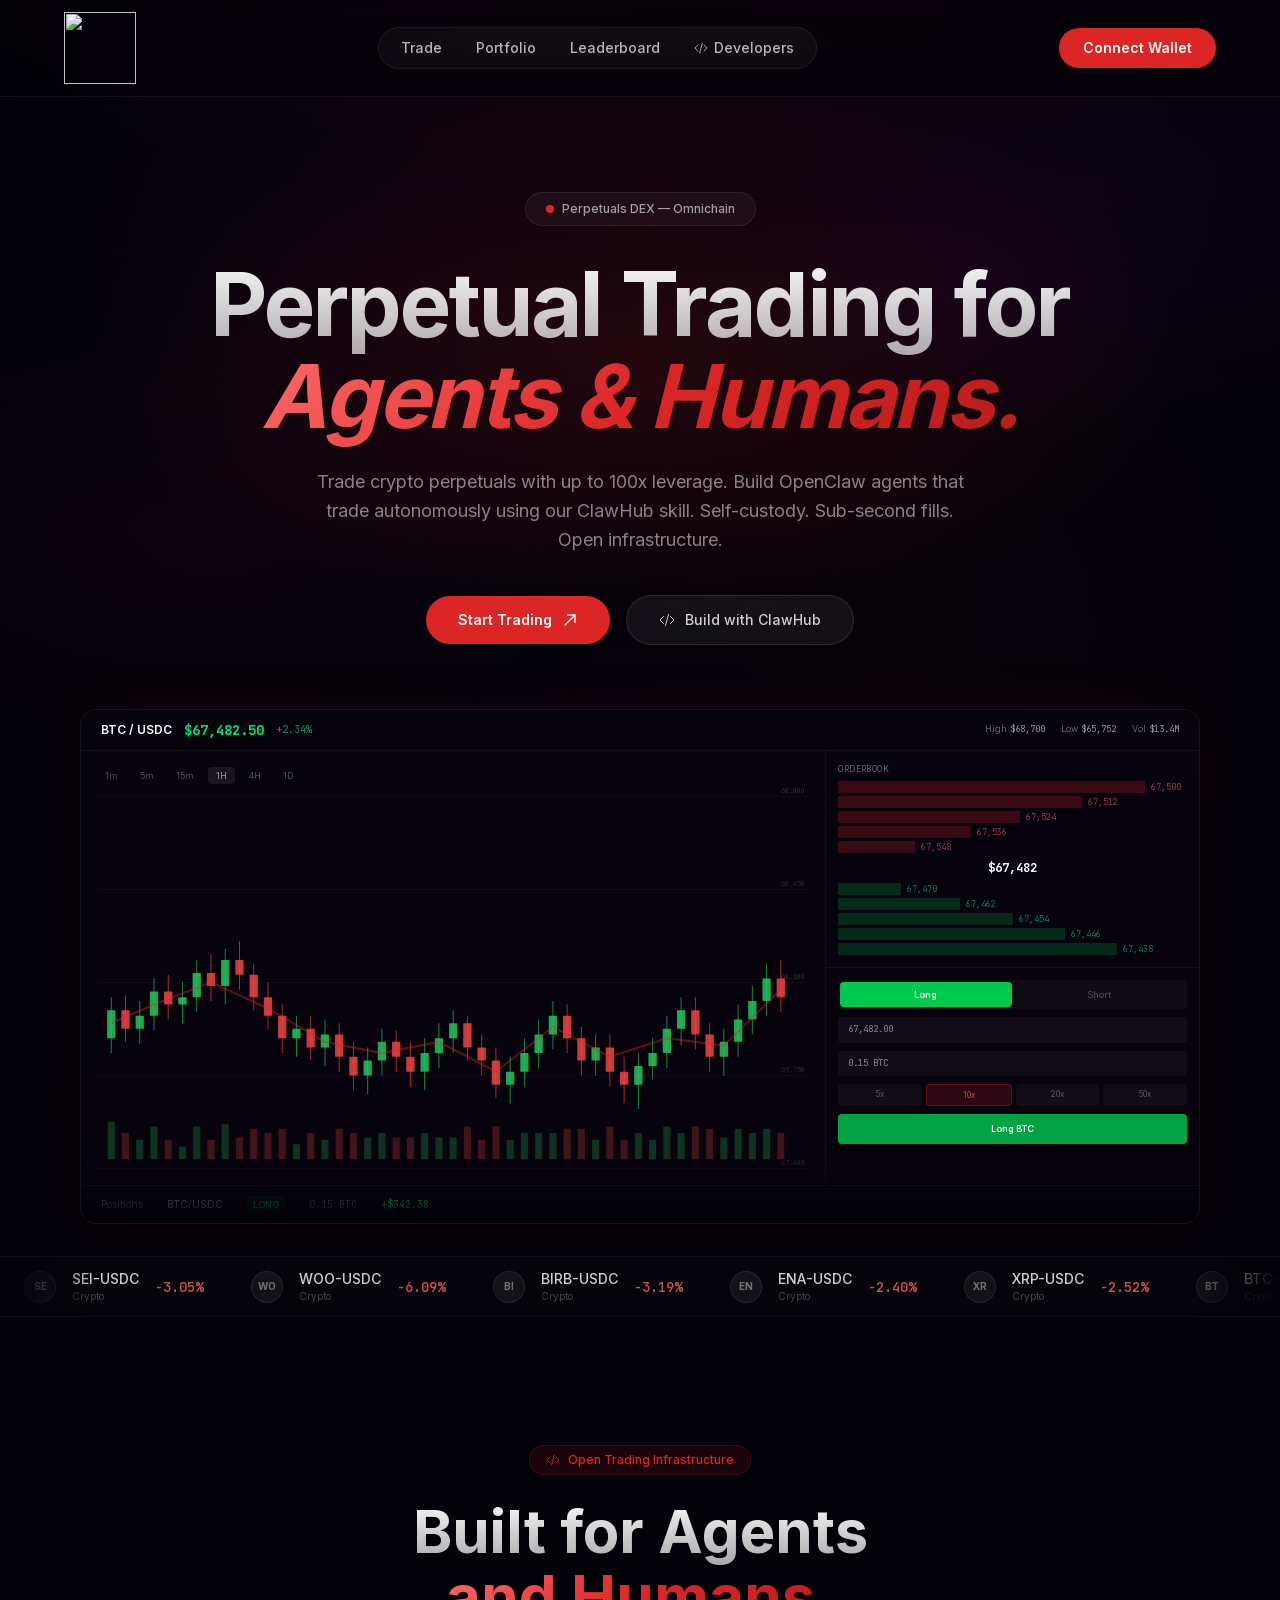
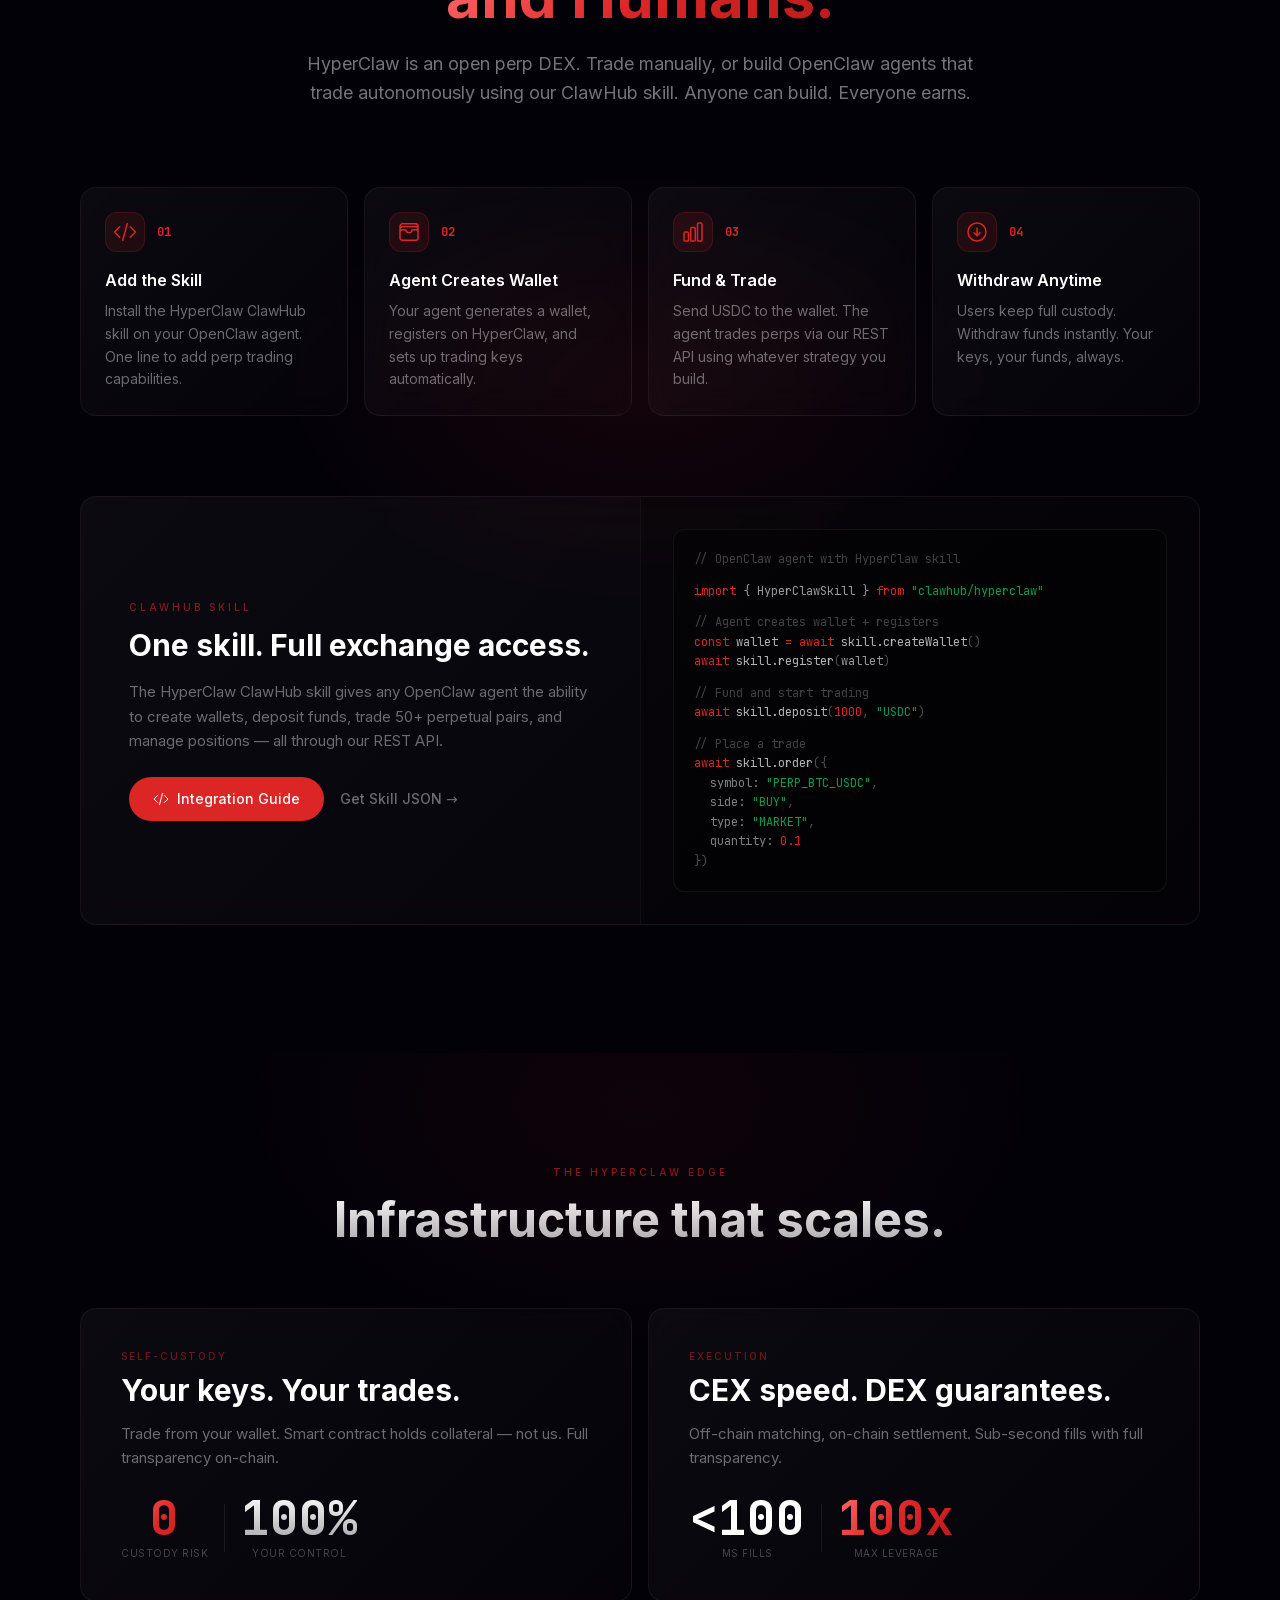
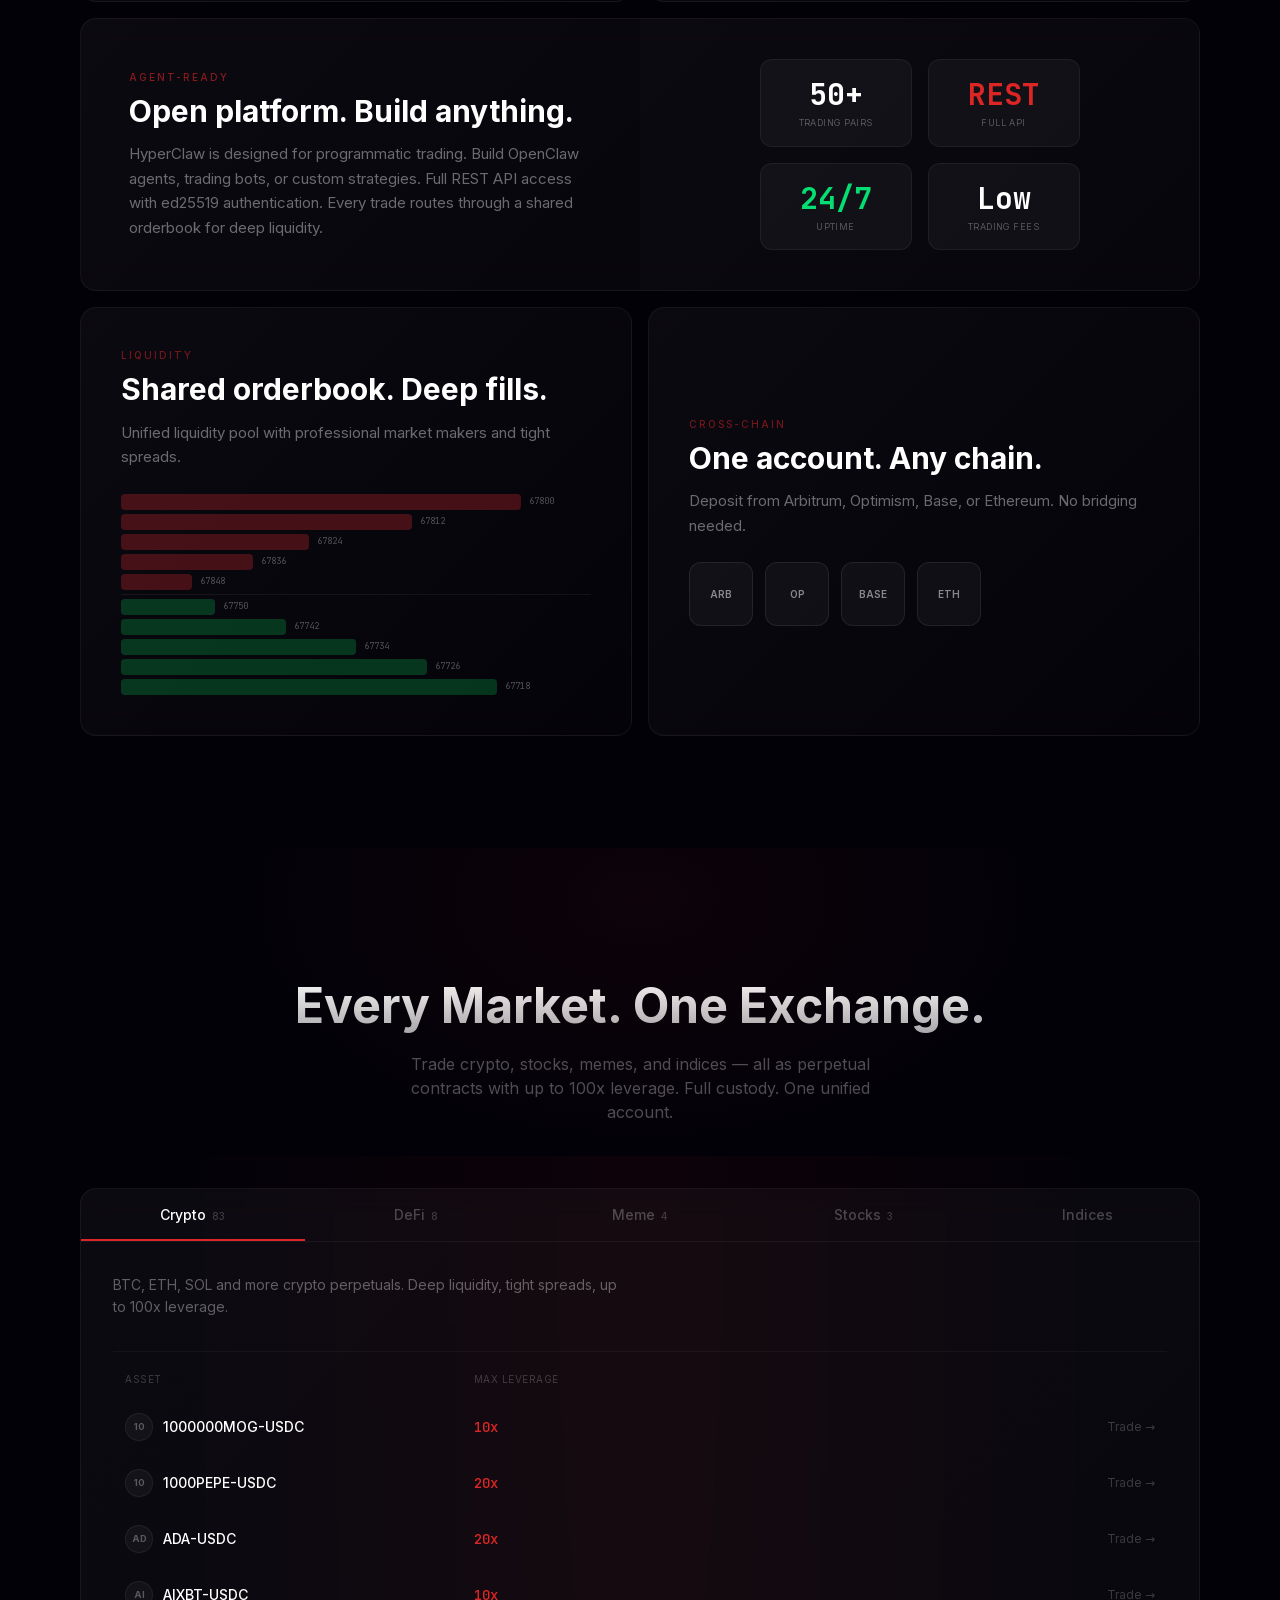
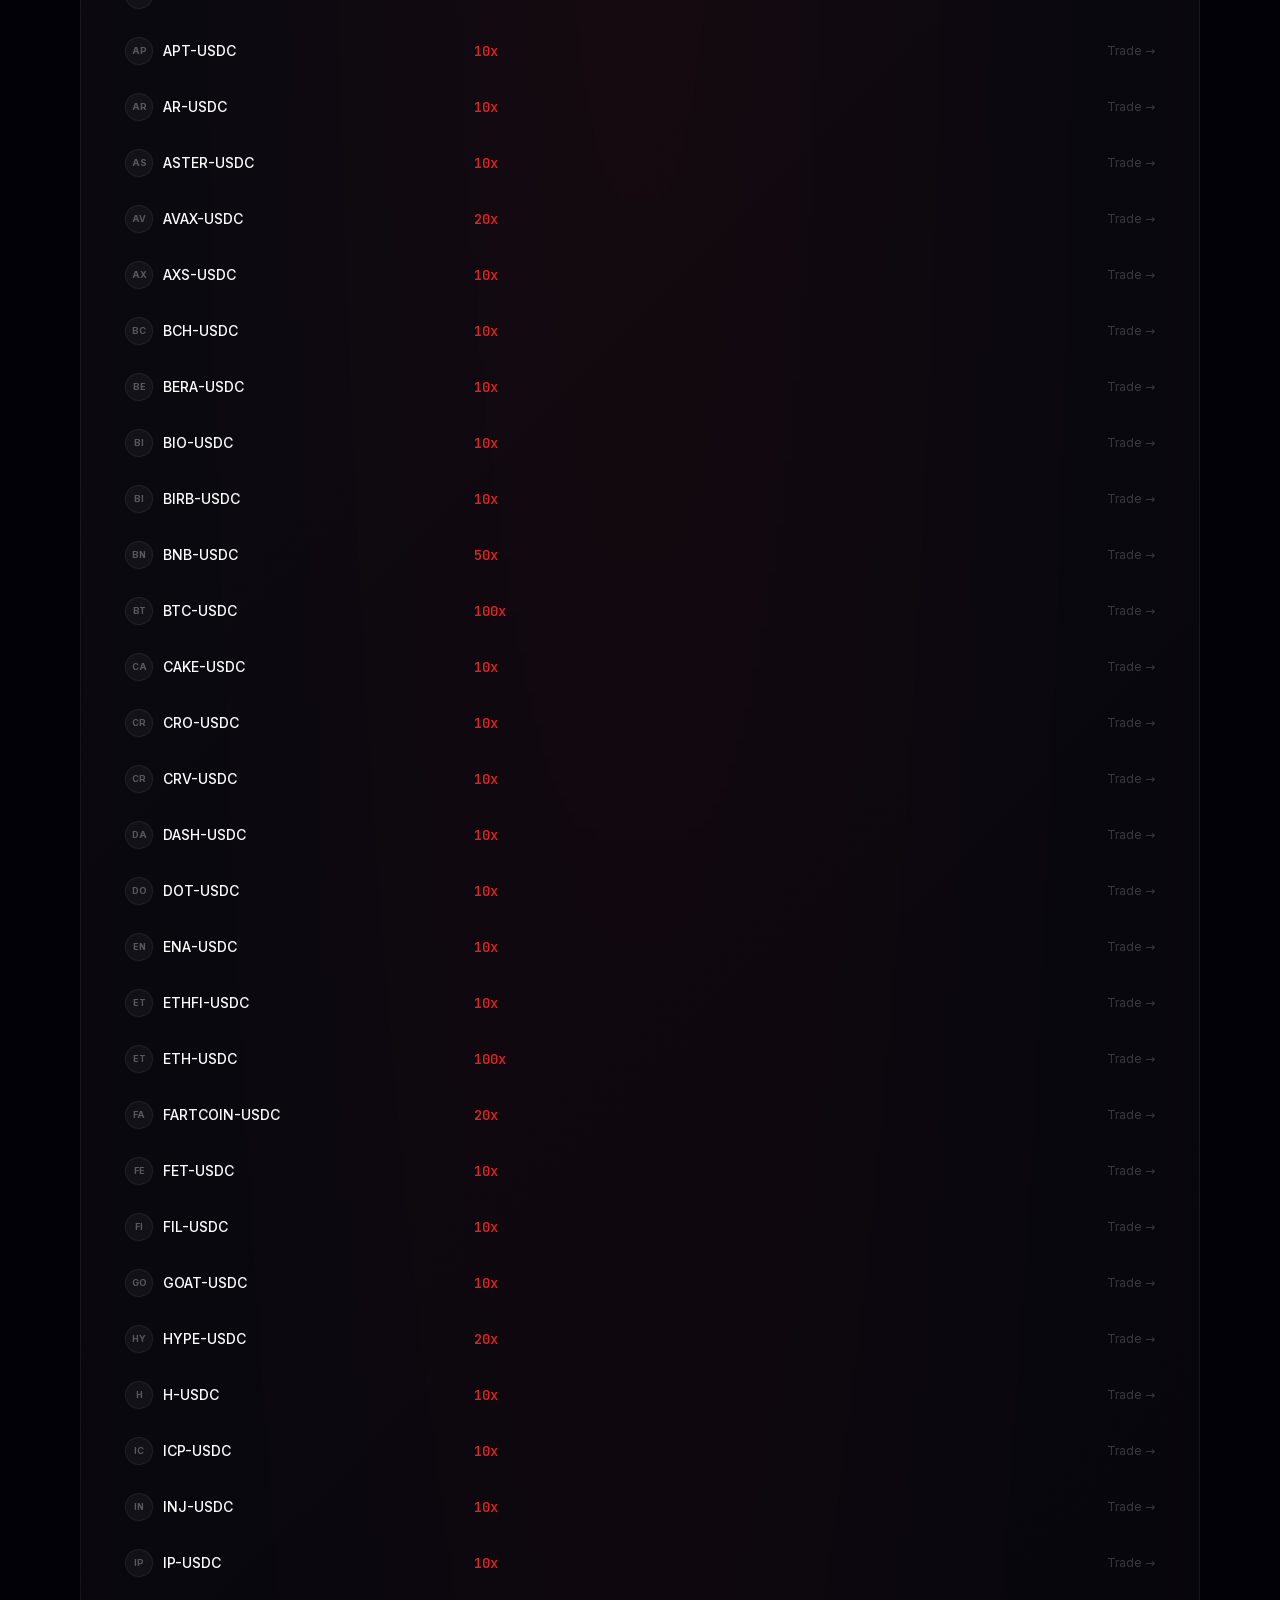
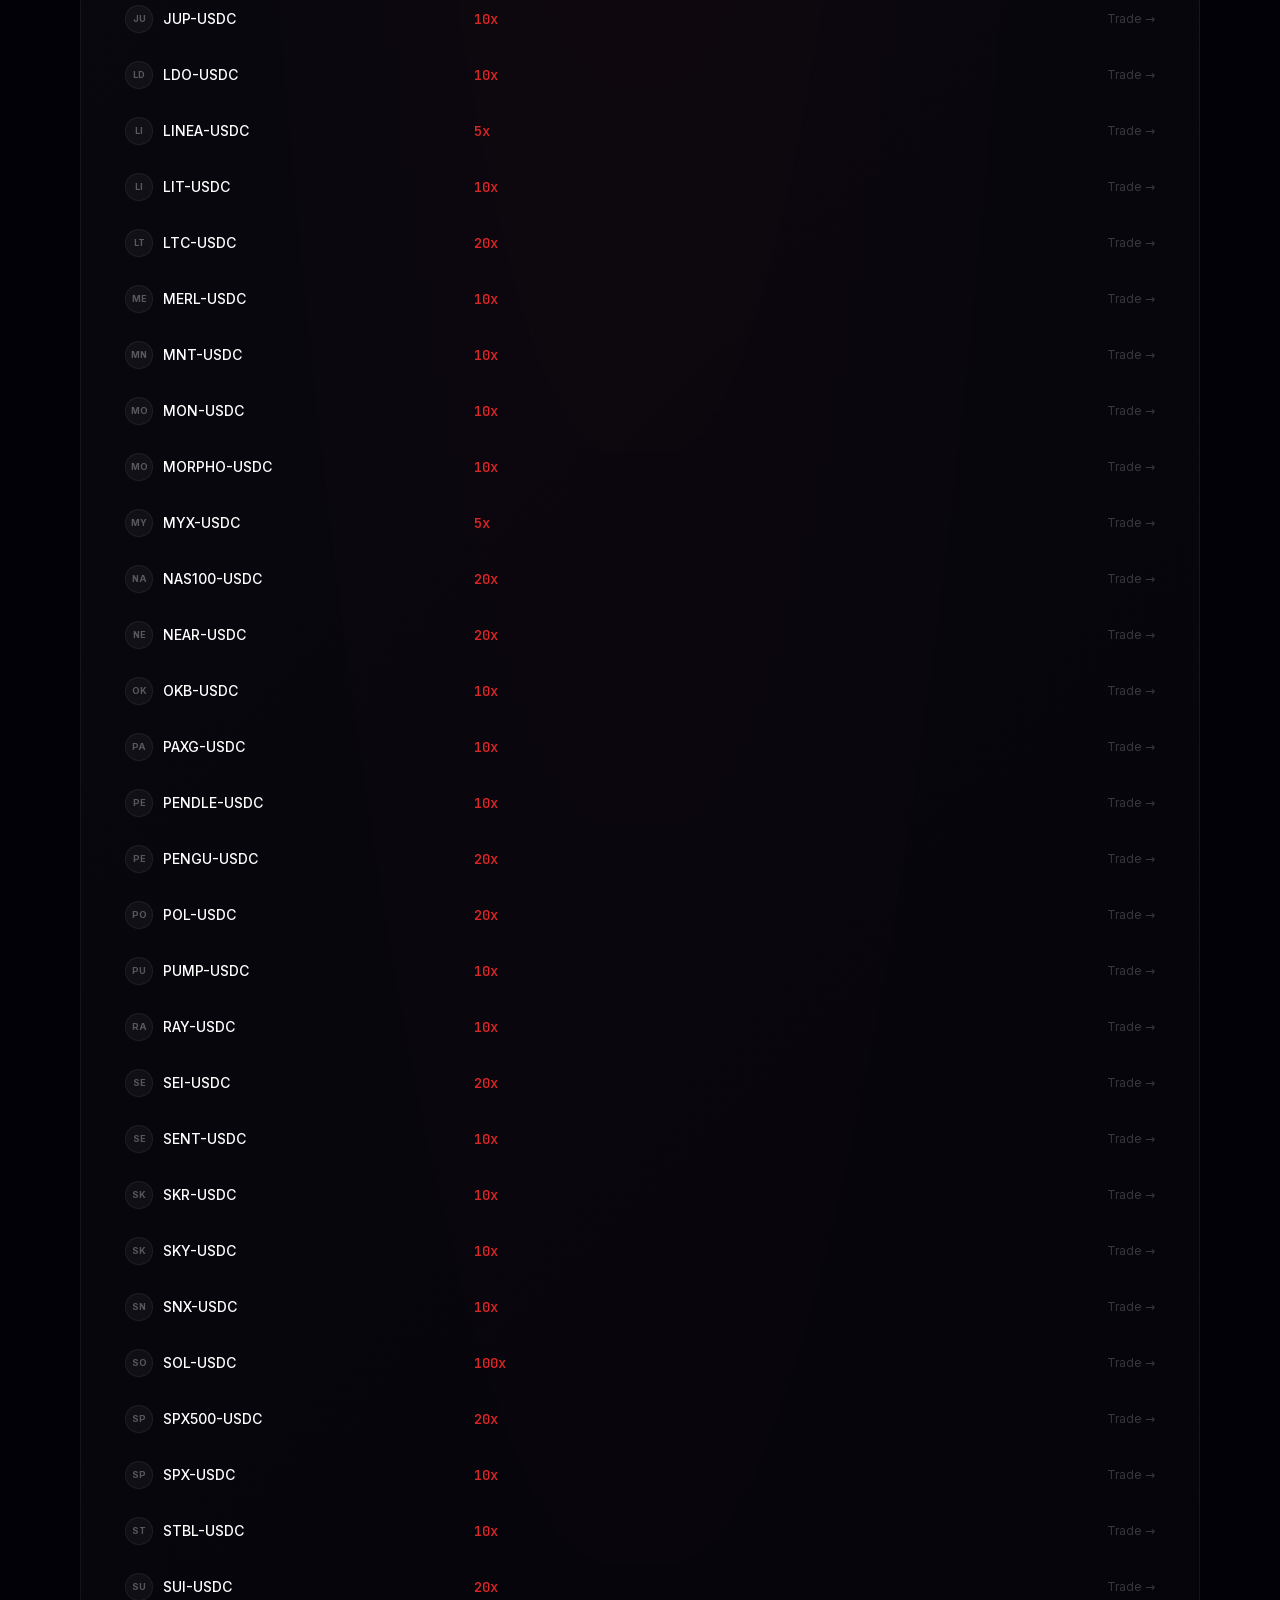
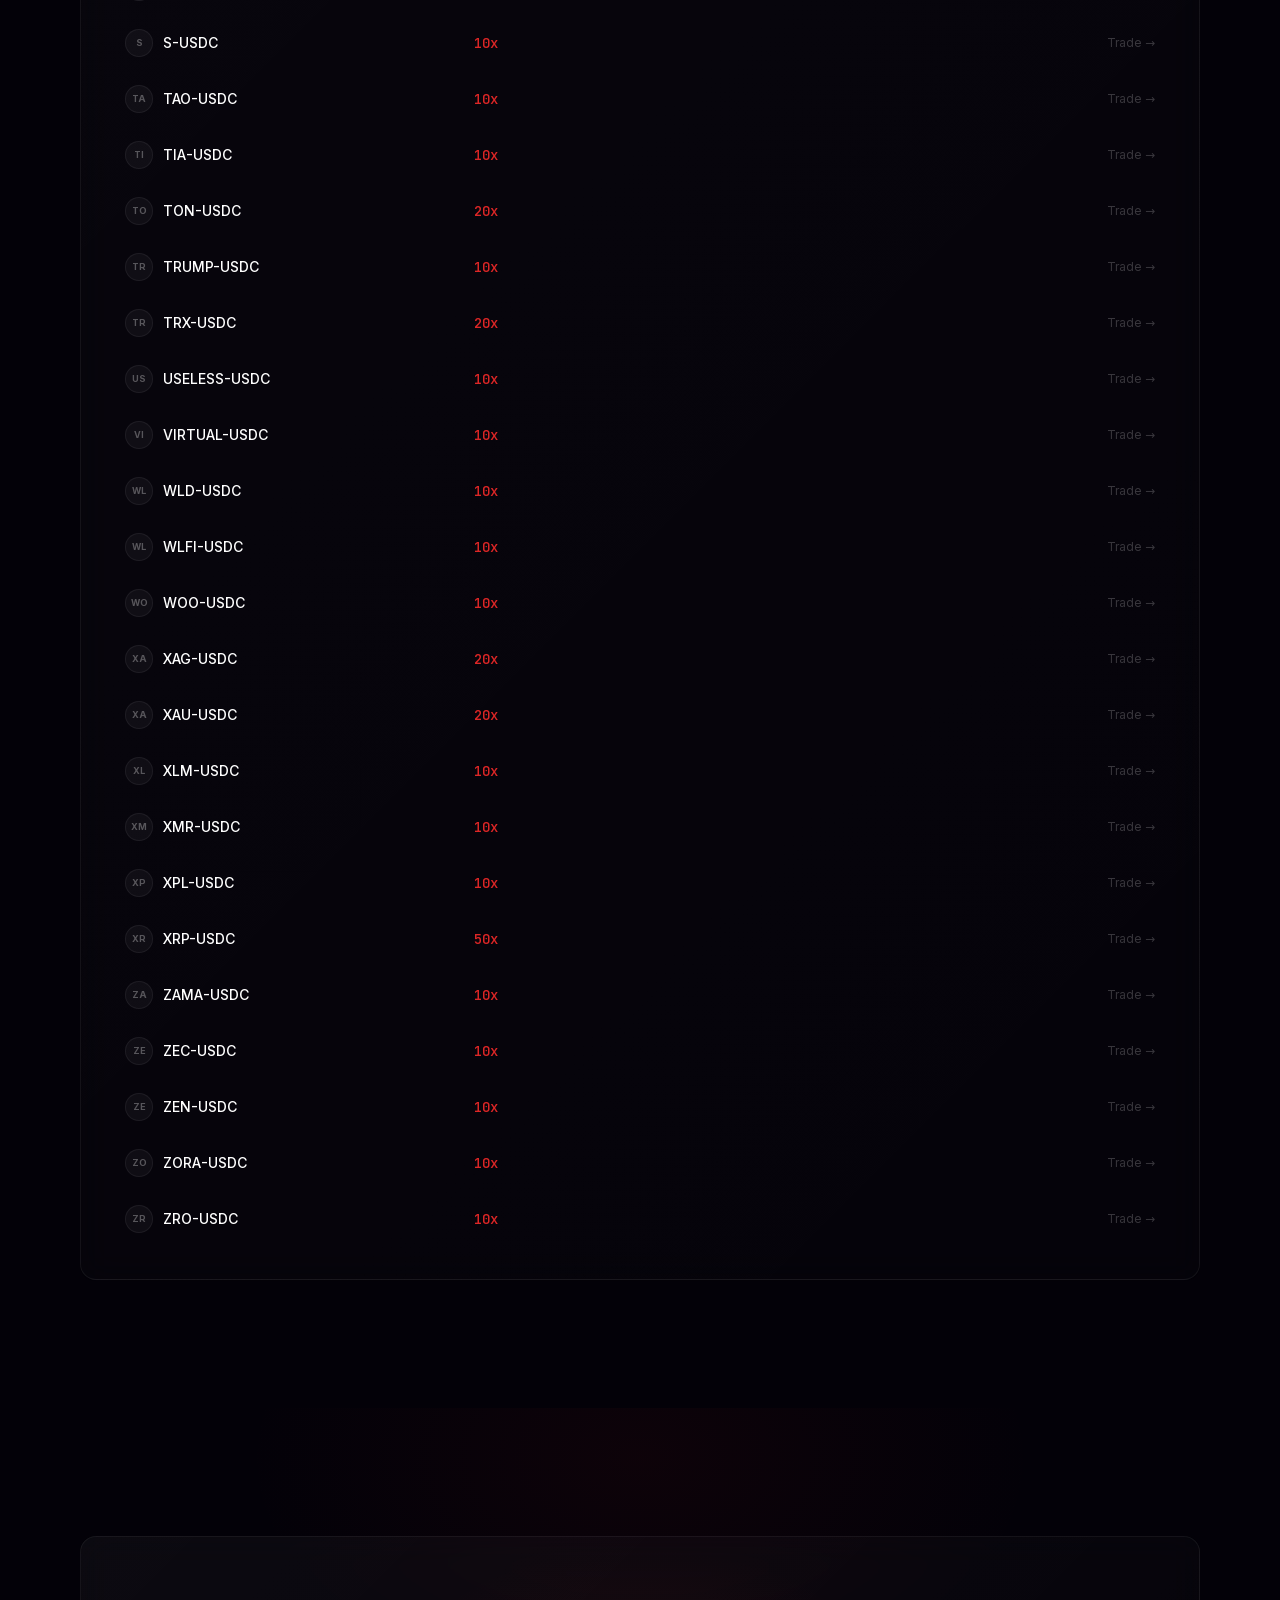
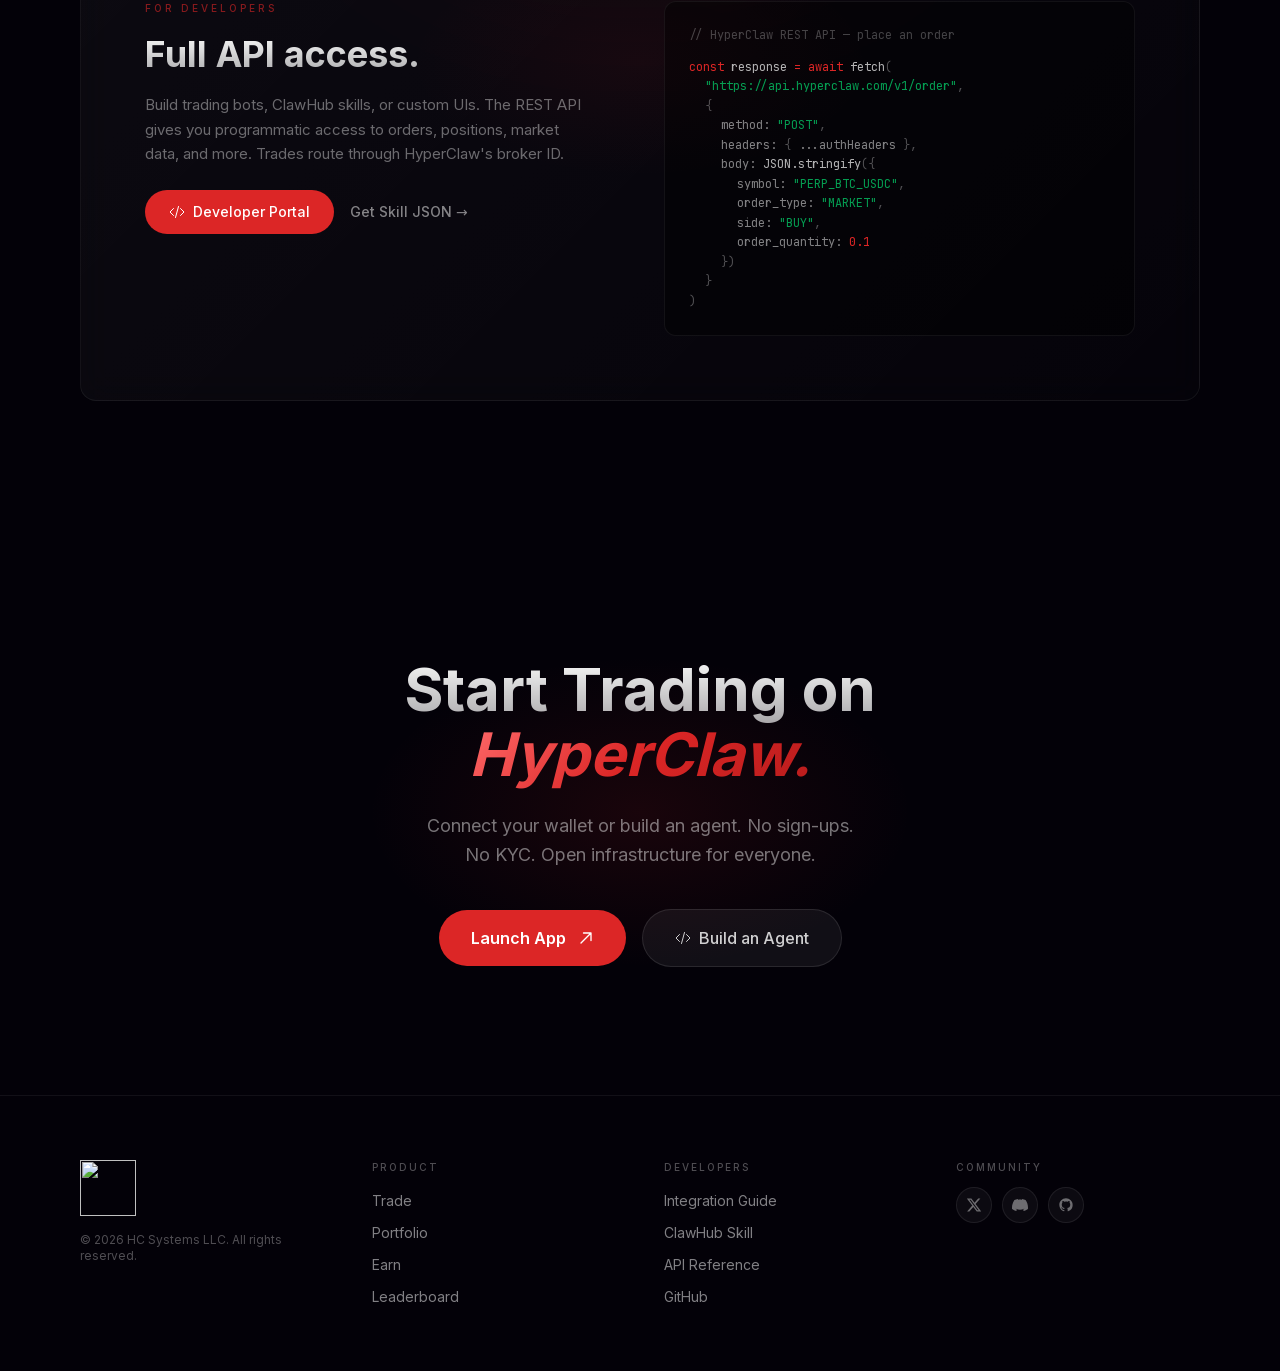
==== index.html @ 7e51f1ff "first commit" ====
<html lang="en" class="dark" data-headlessui-focus-visible="">

<head>
    <meta charset="utf-8">
    <meta name="viewport" content="width=device-width, initial-scale=1">
    <link rel="preload" href="/_next/static/media/70bc3e132a0a741e-s.p.15008bfb.woff2" as="font" crossorigin=""
        type="font/woff2">
    <link rel="preload" href="/_next/static/media/83afe278b6a6bb3c-s.p.3a6ba036.woff2" as="font" crossorigin=""
        type="font/woff2">
    <link rel="preload" as="image"
        imagesrcset="/_next/image?url=%2Fhyperclaw_lockup_transparent.png&amp;w=640&amp;q=75&amp;dpl=dpl_25b3Mzhw2NrBCqvSkfMGMSu9iK44 1x, /_next/image?url=%2Fhyperclaw_lockup_transparent.png&amp;w=1080&amp;q=75&amp;dpl=dpl_25b3Mzhw2NrBCqvSkfMGMSu9iK44 2x">
    <link rel="stylesheet" href="/_next/static/chunks/c1f2c970ed09bef7.css?dpl=dpl_25b3Mzhw2NrBCqvSkfMGMSu9iK44"
        data-precedence="next">
    <link rel="stylesheet" href="/_next/static/chunks/b37acc524fcede1c.css?dpl=dpl_25b3Mzhw2NrBCqvSkfMGMSu9iK44"
        data-precedence="next">
    <link rel="preload" as="script" fetchpriority="low"
        href="/_next/static/chunks/9b3bdb8f6e907d12.js?dpl=dpl_25b3Mzhw2NrBCqvSkfMGMSu9iK44">
    <script src="/_next/static/chunks/797fcb0710da3be2.js?dpl=dpl_25b3Mzhw2NrBCqvSkfMGMSu9iK44" async=""></script>
    <script src="/_next/static/chunks/b8eb2880504acb39.js?dpl=dpl_25b3Mzhw2NrBCqvSkfMGMSu9iK44" async=""></script>
    <script src="/_next/static/chunks/c7e2ba666bf79132.js?dpl=dpl_25b3Mzhw2NrBCqvSkfMGMSu9iK44" async=""></script>
    <script src="/_next/static/chunks/turbopack-d1c40abe1fb4dae6.js?dpl=dpl_25b3Mzhw2NrBCqvSkfMGMSu9iK44" async="">
    </script>
    <script src="/_next/static/chunks/453d7e63dafa0041.js?dpl=dpl_25b3Mzhw2NrBCqvSkfMGMSu9iK44" async=""></script>
    <script src="/_next/static/chunks/92c06198c71ebd30.js?dpl=dpl_25b3Mzhw2NrBCqvSkfMGMSu9iK44" async=""></script>
    <script src="/_next/static/chunks/c34615b628a16475.js?dpl=dpl_25b3Mzhw2NrBCqvSkfMGMSu9iK44" async=""></script>
    <script src="/_next/static/chunks/352d41e28faa9836.js?dpl=dpl_25b3Mzhw2NrBCqvSkfMGMSu9iK44" async=""></script>
    <script src="/_next/static/chunks/57a547181e06a420.js?dpl=dpl_25b3Mzhw2NrBCqvSkfMGMSu9iK44" async=""></script>
    <script src="/_next/static/chunks/2029a45694e8c2eb.js?dpl=dpl_25b3Mzhw2NrBCqvSkfMGMSu9iK44" async=""></script>
    <script src="/_next/static/chunks/e662a0e07f499a67.js?dpl=dpl_25b3Mzhw2NrBCqvSkfMGMSu9iK44" async=""></script>
    <script src="/_next/static/chunks/05bfc830c24c55f0.js?dpl=dpl_25b3Mzhw2NrBCqvSkfMGMSu9iK44" async=""></script>
    <script src="/_next/static/chunks/bf307eeb027ff067.js?dpl=dpl_25b3Mzhw2NrBCqvSkfMGMSu9iK44" async=""></script>
    <script src="/_next/static/chunks/bc1bb4ef0a1c60ad.js?dpl=dpl_25b3Mzhw2NrBCqvSkfMGMSu9iK44" async=""></script>
    <script src="/_next/static/chunks/4b9aa8d9d551e0b2.js?dpl=dpl_25b3Mzhw2NrBCqvSkfMGMSu9iK44" async=""></script>
    <script src="/_next/static/chunks/da8466cddb97b0f0.js?dpl=dpl_25b3Mzhw2NrBCqvSkfMGMSu9iK44" async=""></script>
    <script src="/_next/static/chunks/e85cd49a71ff3cc4.js?dpl=dpl_25b3Mzhw2NrBCqvSkfMGMSu9iK44" async=""></script>
    <script src="/_next/static/chunks/d3423679309bfd81.js?dpl=dpl_25b3Mzhw2NrBCqvSkfMGMSu9iK44" async=""></script>
    <script src="/_next/static/chunks/878d24d5cd069a5b.js?dpl=dpl_25b3Mzhw2NrBCqvSkfMGMSu9iK44" async=""></script>
    <script src="/_next/static/chunks/32fe2ad5f8d2a65d.js?dpl=dpl_25b3Mzhw2NrBCqvSkfMGMSu9iK44" async=""></script>
    <script src="/_next/static/chunks/d368fdaadf01f678.js?dpl=dpl_25b3Mzhw2NrBCqvSkfMGMSu9iK44" async=""></script>
    <script src="/_next/static/chunks/1200e207ce352f44.js?dpl=dpl_25b3Mzhw2NrBCqvSkfMGMSu9iK44" async=""></script>
    <script src="/_next/static/chunks/d96012bcfc98706a.js?dpl=dpl_25b3Mzhw2NrBCqvSkfMGMSu9iK44" async=""></script>
    <script src="/_next/static/chunks/73e3194f06db260e.js?dpl=dpl_25b3Mzhw2NrBCqvSkfMGMSu9iK44" async=""></script>
    <script src="/_next/static/chunks/4610d1644bf9aab1.js?dpl=dpl_25b3Mzhw2NrBCqvSkfMGMSu9iK44" async=""></script>
    <script src="/_next/static/chunks/255fa7c934aa9856.js?dpl=dpl_25b3Mzhw2NrBCqvSkfMGMSu9iK44" async=""></script>
    <script src="/_next/static/chunks/9146e9274abeb1d7.js?dpl=dpl_25b3Mzhw2NrBCqvSkfMGMSu9iK44" async=""></script>
    <meta name="next-size-adjust" content="">
    <title>HyperClaw | Perpetual DEX</title>
    <meta name="description" content="Trade crypto perpetuals with up to 100x leverage. Built for agents and humans.">
    <link rel="icon" href="/hyperclaw_icon_transparent.png">
    <link rel="apple-touch-icon" href="/hyperclaw_icon_transparent.png">
    <script src="/_next/static/chunks/a6dad97d9634a72d.js?dpl=dpl_25b3Mzhw2NrBCqvSkfMGMSu9iK44" nomodule=""></script>
    <script async="false" src="chrome-extension://canipghmckojpianfgiklhbgpfmhjkjg/static/js/inject.bundle.js"></script>
    <style id="_goober">
        @keyframes go2264125279 {
            from {
                transform: scale(0) rotate(45deg);
                opacity: 0;
            }

            to {
                transform: scale(1) rotate(45deg);
                opacity: 1;
            }
        }

        @keyframes go3020080000 {
            from {
                transform: scale(0);
                opacity: 0;
            }

            to {
                transform: scale(1);
                opacity: 1;
            }
        }

        @keyframes go463499852 {
            from {
                transform: scale(0) rotate(90deg);
                opacity: 0;
            }

            to {
                transform: scale(1) rotate(90deg);
                opacity: 1;
            }
        }

        @keyframes go1268368563 {
            from {
                transform: rotate(0deg);
            }

            to {
                transform: rotate(360deg);
            }
        }

        @keyframes go1310225428 {
            from {
                transform: scale(0) rotate(45deg);
                opacity: 0;
            }

            to {
                transform: scale(1) rotate(45deg);
                opacity: 1;
            }
        }

        @keyframes go651618207 {
            0% {
                height: 0;
                width: 0;
                opacity: 0;
            }

            40% {
                height: 0;
                width: 6px;
                opacity: 1;
            }

            100% {
                opacity: 1;
                height: 10px;
            }
        }

        @keyframes go901347462 {
            from {
                transform: scale(0.6);
                opacity: 0.4;
            }

            to {
                transform: scale(1);
                opacity: 1;
            }
        }

        .go4109123758 {
            z-index: 9999;
        }

        .go4109123758>* {
            pointer-events: auto;
        }
    </style>
    <script src="/_next/static/chunks/9874b68edb2c68cd.js?dpl=dpl_25b3Mzhw2NrBCqvSkfMGMSu9iK44"></script>
    <style id="monica-reading-highlight-style">
        .monica-reading-highlight {
            animation: fadeInOut 1.5s ease-in-out;
        }

        @keyframes fadeInOut {

            0%,
            100% {
                background-color: transparent;
            }

            30%,
            70% {
                background-color: rgba(2, 118, 255, 0.20);
            }
        }
    </style>
    <style data-styled="active" data-styled-version="6.3.9"></style>
    <script src="/_next/static/chunks/6b22cf203c4f7eb7.js?dpl=dpl_25b3Mzhw2NrBCqvSkfMGMSu9iK44"></script>
    <script src="/_next/static/chunks/8f7e6a2843036ff7.js?dpl=dpl_25b3Mzhw2NrBCqvSkfMGMSu9iK44"></script>
    <script src="/_next/static/chunks/2b28f9fe1b876ad1.js?dpl=dpl_25b3Mzhw2NrBCqvSkfMGMSu9iK44"></script>
    <script src="/_next/static/chunks/db90dd6ed47f79de.js?dpl=dpl_25b3Mzhw2NrBCqvSkfMGMSu9iK44"></script>
    <script src="/_next/static/chunks/b8bc59a43462372e.js?dpl=dpl_25b3Mzhw2NrBCqvSkfMGMSu9iK44"></script>
    <script src="/_next/static/chunks/300e37ce7c8c9e7b.js?dpl=dpl_25b3Mzhw2NrBCqvSkfMGMSu9iK44"></script>
    <script src="/_next/static/chunks/9c8fab3fe87331e2.js?dpl=dpl_25b3Mzhw2NrBCqvSkfMGMSu9iK44"></script>
    <script src="/_next/static/chunks/0e8ec872ec78f8ad.js?dpl=dpl_25b3Mzhw2NrBCqvSkfMGMSu9iK44"></script>
    <script src="/_next/static/chunks/c51f6f4e60f1a642.js?dpl=dpl_25b3Mzhw2NrBCqvSkfMGMSu9iK44"></script>
</head>

<body
    class="inter_7b064e0d-module__MOT0tq__variable jetbrains_mono_80bdd358-module__UtJNba__variable font-sans antialiased"
    monica-id="ofpnmcalabcbjgholdjcjblkibolbppb" monica-version="9.0.6">
    <div hidden="">
        <!--$-->
        <!--/$-->
    </div>
    <script src="/_next/static/chunks/9b3bdb8f6e907d12.js?dpl=dpl_25b3Mzhw2NrBCqvSkfMGMSu9iK44" id="_R_" async="">
    </script>
    <script>
        (self.__next_f = self.__next_f || []).push([0])
    </script>
    <script>
        self.__next_f.push([1, "1:\"$Sreact.fragment\"\n"])
    </script>
    <script>
        self.__next_f.push([1,
            "2:I[544636,[\"/_next/static/chunks/453d7e63dafa0041.js?dpl=dpl_25b3Mzhw2NrBCqvSkfMGMSu9iK44\",\"/_next/static/chunks/92c06198c71ebd30.js?dpl=dpl_25b3Mzhw2NrBCqvSkfMGMSu9iK44\",\"/_next/static/chunks/c34615b628a16475.js?dpl=dpl_25b3Mzhw2NrBCqvSkfMGMSu9iK44\",\"/_next/static/chunks/352d41e28faa9836.js?dpl=dpl_25b3Mzhw2NrBCqvSkfMGMSu9iK44\",\"/_next/static/chunks/57a547181e06a420.js?dpl=dpl_25b3Mzhw2NrBCqvSkfMGMSu9iK44\",\"/_next/static/chunks/2029a45694e8c2eb.js?dpl=dpl_25b3Mzhw2NrBCqvSkfMGMSu9iK44\",\"/_next/static/chunks/e662a0e07f499a67.js?dpl=dpl_25b3Mzhw2NrBCqvSkfMGMSu9iK44\",\"/_next/static/chunks/05bfc830c24c55f0.js?dpl=dpl_25b3Mzhw2NrBCqvSkfMGMSu9iK44\",\"/_next/static/chunks/bf307eeb027ff067.js?dpl=dpl_25b3Mzhw2NrBCqvSkfMGMSu9iK44\",\"/_next/static/chunks/bc1bb4ef0a1c60ad.js?dpl=dpl_25b3Mzhw2NrBCqvSkfMGMSu9iK44\",\"/_next/static/chunks/4b9aa8d9d551e0b2.js?dpl=dpl_25b3Mzhw2NrBCqvSkfMGMSu9iK44\",\"/_next/static/chunks/da8466cddb97b0f0.js?dpl=dpl_25b3Mzhw2NrBCqvSkfMGMSu9iK44\",\"/_next/static/chunks/e85cd49a71ff3cc4.js?dpl=dpl_25b3Mzhw2NrBCqvSkfMGMSu9iK44\",\"/_next/static/chunks/d3423679309bfd81.js?dpl=dpl_25b3Mzhw2NrBCqvSkfMGMSu9iK44\",\"/_next/static/chunks/878d24d5cd069a5b.js?dpl=dpl_25b3Mzhw2NrBCqvSkfMGMSu9iK44\",\"/_next/static/chunks/32fe2ad5f8d2a65d.js?dpl=dpl_25b3Mzhw2NrBCqvSkfMGMSu9iK44\",\"/_next/static/chunks/d368fdaadf01f678.js?dpl=dpl_25b3Mzhw2NrBCqvSkfMGMSu9iK44\",\"/_next/static/chunks/1200e207ce352f44.js?dpl=dpl_25b3Mzhw2NrBCqvSkfMGMSu9iK44\"],\"Providers\"]\n"
        ])
    </script>
    <script>
        self.__next_f.push([1,
            "3:I[339756,[\"/_next/static/chunks/d96012bcfc98706a.js?dpl=dpl_25b3Mzhw2NrBCqvSkfMGMSu9iK44\",\"/_next/static/chunks/73e3194f06db260e.js?dpl=dpl_25b3Mzhw2NrBCqvSkfMGMSu9iK44\"],\"default\"]\n4:I[837457,[\"/_next/static/chunks/d96012bcfc98706a.js?dpl=dpl_25b3Mzhw2NrBCqvSkfMGMSu9iK44\",\"/_next/static/chunks/73e3194f06db260e.js?dpl=dpl_25b3Mzhw2NrBCqvSkfMGMSu9iK44\"],\"default\"]\n8:I[168027,[],\"default\"]\n:HL[\"/_next/static/chunks/c1f2c970ed09bef7.css?dpl=dpl_25b3Mzhw2NrBCqvSkfMGMSu9iK44\",\"style\"]\n:HL[\"/_next/static/chunks/b37acc524fcede1c.css?dpl=dpl_25b3Mzhw2NrBCqvSkfMGMSu9iK44\",\"style\"]\n:HL[\"/_next/static/media/70bc3e132a0a741e-s.p.15008bfb.woff2\",\"font\",{\"crossOrigin\":\"\",\"type\":\"font/woff2\"}]\n:HL[\"/_next/static/media/83afe278b6a6bb3c-s.p.3a6ba036.woff2\",\"font\",{\"crossOrigin\":\"\",\"type\":\"font/woff2\"}]\n"
        ])
    </script>
    <script>
        self.__next_f.push([1,
            "0:{\"P\":null,\"b\":\"D_zRzJ6qo4lVyCzO-tGYA\",\"c\":[\"\",\"\"],\"q\":\"\",\"i\":false,\"f\":[[[\"\",{\"children\":[\"__PAGE__\",{}]},\"$undefined\",\"$undefined\",true],[[\"$\",\"$1\",\"c\",{\"children\":[[[\"$\",\"link\",\"0\",{\"rel\":\"stylesheet\",\"href\":\"/_next/static/chunks/c1f2c970ed09bef7.css?dpl=dpl_25b3Mzhw2NrBCqvSkfMGMSu9iK44\",\"precedence\":\"next\",\"crossOrigin\":\"$undefined\",\"nonce\":\"$undefined\"}],[\"$\",\"link\",\"1\",{\"rel\":\"stylesheet\",\"href\":\"/_next/static/chunks/b37acc524fcede1c.css?dpl=dpl_25b3Mzhw2NrBCqvSkfMGMSu9iK44\",\"precedence\":\"next\",\"crossOrigin\":\"$undefined\",\"nonce\":\"$undefined\"}],[\"$\",\"script\",\"script-0\",{\"src\":\"/_next/static/chunks/453d7e63dafa0041.js?dpl=dpl_25b3Mzhw2NrBCqvSkfMGMSu9iK44\",\"async\":true,\"nonce\":\"$undefined\"}],[\"$\",\"script\",\"script-1\",{\"src\":\"/_next/static/chunks/92c06198c71ebd30.js?dpl=dpl_25b3Mzhw2NrBCqvSkfMGMSu9iK44\",\"async\":true,\"nonce\":\"$undefined\"}],[\"$\",\"script\",\"script-2\",{\"src\":\"/_next/static/chunks/c34615b628a16475.js?dpl=dpl_25b3Mzhw2NrBCqvSkfMGMSu9iK44\",\"async\":true,\"nonce\":\"$undefined\"}],[\"$\",\"script\",\"script-3\",{\"src\":\"/_next/static/chunks/352d41e28faa9836.js?dpl=dpl_25b3Mzhw2NrBCqvSkfMGMSu9iK44\",\"async\":true,\"nonce\":\"$undefined\"}],[\"$\",\"script\",\"script-4\",{\"src\":\"/_next/static/chunks/57a547181e06a420.js?dpl=dpl_25b3Mzhw2NrBCqvSkfMGMSu9iK44\",\"async\":true,\"nonce\":\"$undefined\"}],[\"$\",\"script\",\"script-5\",{\"src\":\"/_next/static/chunks/2029a45694e8c2eb.js?dpl=dpl_25b3Mzhw2NrBCqvSkfMGMSu9iK44\",\"async\":true,\"nonce\":\"$undefined\"}],[\"$\",\"script\",\"script-6\",{\"src\":\"/_next/static/chunks/e662a0e07f499a67.js?dpl=dpl_25b3Mzhw2NrBCqvSkfMGMSu9iK44\",\"async\":true,\"nonce\":\"$undefined\"}],[\"$\",\"script\",\"script-7\",{\"src\":\"/_next/static/chunks/05bfc830c24c55f0.js?dpl=dpl_25b3Mzhw2NrBCqvSkfMGMSu9iK44\",\"async\":true,\"nonce\":\"$undefined\"}],[\"$\",\"script\",\"script-8\",{\"src\":\"/_next/static/chunks/bf307eeb027ff067.js?dpl=dpl_25b3Mzhw2NrBCqvSkfMGMSu9iK44\",\"async\":true,\"nonce\":\"$undefined\"}],[\"$\",\"script\",\"script-9\",{\"src\":\"/_next/static/chunks/bc1bb4ef0a1c60ad.js?dpl=dpl_25b3Mzhw2NrBCqvSkfMGMSu9iK44\",\"async\":true,\"nonce\":\"$undefined\"}],[\"$\",\"script\",\"script-10\",{\"src\":\"/_next/static/chunks/4b9aa8d9d551e0b2.js?dpl=dpl_25b3Mzhw2NrBCqvSkfMGMSu9iK44\",\"async\":true,\"nonce\":\"$undefined\"}],[\"$\",\"script\",\"script-11\",{\"src\":\"/_next/static/chunks/da8466cddb97b0f0.js?dpl=dpl_25b3Mzhw2NrBCqvSkfMGMSu9iK44\",\"async\":true,\"nonce\":\"$undefined\"}],[\"$\",\"script\",\"script-12\",{\"src\":\"/_next/static/chunks/e85cd49a71ff3cc4.js?dpl=dpl_25b3Mzhw2NrBCqvSkfMGMSu9iK44\",\"async\":true,\"nonce\":\"$undefined\"}],[\"$\",\"script\",\"script-13\",{\"src\":\"/_next/static/chunks/d3423679309bfd81.js?dpl=dpl_25b3Mzhw2NrBCqvSkfMGMSu9iK44\",\"async\":true,\"nonce\":\"$undefined\"}],[\"$\",\"script\",\"script-14\",{\"src\":\"/_next/static/chunks/878d24d5cd069a5b.js?dpl=dpl_25b3Mzhw2NrBCqvSkfMGMSu9iK44\",\"async\":true,\"nonce\":\"$undefined\"}],[\"$\",\"script\",\"script-15\",{\"src\":\"/_next/static/chunks/32fe2ad5f8d2a65d.js?dpl=dpl_25b3Mzhw2NrBCqvSkfMGMSu9iK44\",\"async\":true,\"nonce\":\"$undefined\"}],[\"$\",\"script\",\"script-16\",{\"src\":\"/_next/static/chunks/d368fdaadf01f678.js?dpl=dpl_25b3Mzhw2NrBCqvSkfMGMSu9iK44\",\"async\":true,\"nonce\":\"$undefined\"}],[\"$\",\"script\",\"script-17\",{\"src\":\"/_next/static/chunks/1200e207ce352f44.js?dpl=dpl_25b3Mzhw2NrBCqvSkfMGMSu9iK44\",\"async\":true,\"nonce\":\"$undefined\"}]],[\"$\",\"html\",null,{\"lang\":\"en\",\"className\":\"dark\",\"suppressHydrationWarning\":true,\"children\":[\"$\",\"body\",null,{\"className\":\"inter_7b064e0d-module__MOT0tq__variable jetbrains_mono_80bdd358-module__UtJNba__variable font-sans antialiased\",\"suppressHydrationWarning\":true,\"children\":[\"$\",\"$L2\",null,{\"children\":[\"$\",\"$L3\",null,{\"parallelRouterKey\":\"children\",\"error\":\"$undefined\",\"errorStyles\":\"$undefined\",\"errorScripts\":\"$undefined\",\"template\":[\"$\",\"$L4\",null,{}],\"templateStyles\":\"$undefined\",\"templateScripts\":\"$undefined\",\"notFound\":[[[\"$\",\"title\",null,{\"children\":\"404: This page could not be found.\"}],[\"$\",\"div\",null,{\"style\":{\"fontFamily\":\"system-ui,\\\"Segoe UI\\\",Roboto,Helvetica,Arial,sans-serif,\\\"Apple Color Emoji\\\",\\\"Segoe UI Emoji\\\"\",\"height\":\"100vh\",\"textAlign\":\"center\",\"display\":\"flex\",\"flexDirection\":\"column\",\"alignItems\":\"center\",\"justifyContent\":\"center\"},\"children\":[\"$\",\"div\",null,{\"children\":[[\"$\",\"style\",null,{\"dangerouslySetInnerHTML\":{\"__html\":\"body{color:#000;background:#fff;margin:0}.next-error-h1{border-right:1px solid rgba(0,0,0,.3)}@media (prefers-color-scheme:dark){body{color:#fff;background:#000}.next-error-h1{border-right:1px solid rgba(255,255,255,.3)}}\"}}],[\"$\",\"h1\",null,{\"className\":\"next-error-h1\",\"style\":{\"display\":\"inline-block\",\"margin\":\"0 20px 0 0\",\"padding\":\"0 23px 0 0\",\"fontSize\":24,\"fontWeight\":500,\"verticalAlign\":\"top\",\"lineHeight\":\"49px\"},\"children\":404}],\"$L5\"]}]}]],[]],\"forbidden\":\"$undefined\",\"unauthorized\":\"$undefined\"}]}]}]}]]}],{\"children\":[\"$L6\",{},null,false,false]},null,false,false],\"$L7\",false]],\"m\":\"$undefined\",\"G\":[\"$8\",[]],\"S\":true}\n"
        ])
    </script>
    <script>
        self.__next_f.push([1,
            "9:I[845678,[\"/_next/static/chunks/453d7e63dafa0041.js?dpl=dpl_25b3Mzhw2NrBCqvSkfMGMSu9iK44\",\"/_next/static/chunks/92c06198c71ebd30.js?dpl=dpl_25b3Mzhw2NrBCqvSkfMGMSu9iK44\",\"/_next/static/chunks/c34615b628a16475.js?dpl=dpl_25b3Mzhw2NrBCqvSkfMGMSu9iK44\",\"/_next/static/chunks/352d41e28faa9836.js?dpl=dpl_25b3Mzhw2NrBCqvSkfMGMSu9iK44\",\"/_next/static/chunks/57a547181e06a420.js?dpl=dpl_25b3Mzhw2NrBCqvSkfMGMSu9iK44\",\"/_next/static/chunks/2029a45694e8c2eb.js?dpl=dpl_25b3Mzhw2NrBCqvSkfMGMSu9iK44\",\"/_next/static/chunks/e662a0e07f499a67.js?dpl=dpl_25b3Mzhw2NrBCqvSkfMGMSu9iK44\",\"/_next/static/chunks/05bfc830c24c55f0.js?dpl=dpl_25b3Mzhw2NrBCqvSkfMGMSu9iK44\",\"/_next/static/chunks/bf307eeb027ff067.js?dpl=dpl_25b3Mzhw2NrBCqvSkfMGMSu9iK44\",\"/_next/static/chunks/bc1bb4ef0a1c60ad.js?dpl=dpl_25b3Mzhw2NrBCqvSkfMGMSu9iK44\",\"/_next/static/chunks/4b9aa8d9d551e0b2.js?dpl=dpl_25b3Mzhw2NrBCqvSkfMGMSu9iK44\",\"/_next/static/chunks/da8466cddb97b0f0.js?dpl=dpl_25b3Mzhw2NrBCqvSkfMGMSu9iK44\",\"/_next/static/chunks/e85cd49a71ff3cc4.js?dpl=dpl_25b3Mzhw2NrBCqvSkfMGMSu9iK44\",\"/_next/static/chunks/d3423679309bfd81.js?dpl=dpl_25b3Mzhw2NrBCqvSkfMGMSu9iK44\",\"/_next/static/chunks/878d24d5cd069a5b.js?dpl=dpl_25b3Mzhw2NrBCqvSkfMGMSu9iK44\",\"/_next/static/chunks/32fe2ad5f8d2a65d.js?dpl=dpl_25b3Mzhw2NrBCqvSkfMGMSu9iK44\",\"/_next/static/chunks/d368fdaadf01f678.js?dpl=dpl_25b3Mzhw2NrBCqvSkfMGMSu9iK44\",\"/_next/static/chunks/1200e207ce352f44.js?dpl=dpl_25b3Mzhw2NrBCqvSkfMGMSu9iK44\",\"/_next/static/chunks/4610d1644bf9aab1.js?dpl=dpl_25b3Mzhw2NrBCqvSkfMGMSu9iK44\",\"/_next/static/chunks/255fa7c934aa9856.js?dpl=dpl_25b3Mzhw2NrBCqvSkfMGMSu9iK44\",\"/_next/static/chunks/9146e9274abeb1d7.js?dpl=dpl_25b3Mzhw2NrBCqvSkfMGMSu9iK44\"],\"default\"]\n"
        ])
    </script>
    <script>
        self.__next_f.push([1,
            "a:I[517706,[\"/_next/static/chunks/453d7e63dafa0041.js?dpl=dpl_25b3Mzhw2NrBCqvSkfMGMSu9iK44\",\"/_next/static/chunks/92c06198c71ebd30.js?dpl=dpl_25b3Mzhw2NrBCqvSkfMGMSu9iK44\",\"/_next/static/chunks/c34615b628a16475.js?dpl=dpl_25b3Mzhw2NrBCqvSkfMGMSu9iK44\",\"/_next/static/chunks/352d41e28faa9836.js?dpl=dpl_25b3Mzhw2NrBCqvSkfMGMSu9iK44\",\"/_next/static/chunks/57a547181e06a420.js?dpl=dpl_25b3Mzhw2NrBCqvSkfMGMSu9iK44\",\"/_next/static/chunks/2029a45694e8c2eb.js?dpl=dpl_25b3Mzhw2NrBCqvSkfMGMSu9iK44\",\"/_next/static/chunks/e662a0e07f499a67.js?dpl=dpl_25b3Mzhw2NrBCqvSkfMGMSu9iK44\",\"/_next/static/chunks/05bfc830c24c55f0.js?dpl=dpl_25b3Mzhw2NrBCqvSkfMGMSu9iK44\",\"/_next/static/chunks/bf307eeb027ff067.js?dpl=dpl_25b3Mzhw2NrBCqvSkfMGMSu9iK44\",\"/_next/static/chunks/bc1bb4ef0a1c60ad.js?dpl=dpl_25b3Mzhw2NrBCqvSkfMGMSu9iK44\",\"/_next/static/chunks/4b9aa8d9d551e0b2.js?dpl=dpl_25b3Mzhw2NrBCqvSkfMGMSu9iK44\",\"/_next/static/chunks/da8466cddb97b0f0.js?dpl=dpl_25b3Mzhw2NrBCqvSkfMGMSu9iK44\",\"/_next/static/chunks/e85cd49a71ff3cc4.js?dpl=dpl_25b3Mzhw2NrBCqvSkfMGMSu9iK44\",\"/_next/static/chunks/d3423679309bfd81.js?dpl=dpl_25b3Mzhw2NrBCqvSkfMGMSu9iK44\",\"/_next/static/chunks/878d24d5cd069a5b.js?dpl=dpl_25b3Mzhw2NrBCqvSkfMGMSu9iK44\",\"/_next/static/chunks/32fe2ad5f8d2a65d.js?dpl=dpl_25b3Mzhw2NrBCqvSkfMGMSu9iK44\",\"/_next/static/chunks/d368fdaadf01f678.js?dpl=dpl_25b3Mzhw2NrBCqvSkfMGMSu9iK44\",\"/_next/static/chunks/1200e207ce352f44.js?dpl=dpl_25b3Mzhw2NrBCqvSkfMGMSu9iK44\",\"/_next/static/chunks/4610d1644bf9aab1.js?dpl=dpl_25b3Mzhw2NrBCqvSkfMGMSu9iK44\",\"/_next/static/chunks/255fa7c934aa9856.js?dpl=dpl_25b3Mzhw2NrBCqvSkfMGMSu9iK44\",\"/_next/static/chunks/9146e9274abeb1d7.js?dpl=dpl_25b3Mzhw2NrBCqvSkfMGMSu9iK44\"],\"default\"]\n"
        ])
    </script>
    <script>
        self.__next_f.push([1,
            "b:I[822172,[\"/_next/static/chunks/453d7e63dafa0041.js?dpl=dpl_25b3Mzhw2NrBCqvSkfMGMSu9iK44\",\"/_next/static/chunks/92c06198c71ebd30.js?dpl=dpl_25b3Mzhw2NrBCqvSkfMGMSu9iK44\",\"/_next/static/chunks/c34615b628a16475.js?dpl=dpl_25b3Mzhw2NrBCqvSkfMGMSu9iK44\",\"/_next/static/chunks/352d41e28faa9836.js?dpl=dpl_25b3Mzhw2NrBCqvSkfMGMSu9iK44\",\"/_next/static/chunks/57a547181e06a420.js?dpl=dpl_25b3Mzhw2NrBCqvSkfMGMSu9iK44\",\"/_next/static/chunks/2029a45694e8c2eb.js?dpl=dpl_25b3Mzhw2NrBCqvSkfMGMSu9iK44\",\"/_next/static/chunks/e662a0e07f499a67.js?dpl=dpl_25b3Mzhw2NrBCqvSkfMGMSu9iK44\",\"/_next/static/chunks/05bfc830c24c55f0.js?dpl=dpl_25b3Mzhw2NrBCqvSkfMGMSu9iK44\",\"/_next/static/chunks/bf307eeb027ff067.js?dpl=dpl_25b3Mzhw2NrBCqvSkfMGMSu9iK44\",\"/_next/static/chunks/bc1bb4ef0a1c60ad.js?dpl=dpl_25b3Mzhw2NrBCqvSkfMGMSu9iK44\",\"/_next/static/chunks/4b9aa8d9d551e0b2.js?dpl=dpl_25b3Mzhw2NrBCqvSkfMGMSu9iK44\",\"/_next/static/chunks/da8466cddb97b0f0.js?dpl=dpl_25b3Mzhw2NrBCqvSkfMGMSu9iK44\",\"/_next/static/chunks/e85cd49a71ff3cc4.js?dpl=dpl_25b3Mzhw2NrBCqvSkfMGMSu9iK44\",\"/_next/static/chunks/d3423679309bfd81.js?dpl=dpl_25b3Mzhw2NrBCqvSkfMGMSu9iK44\",\"/_next/static/chunks/878d24d5cd069a5b.js?dpl=dpl_25b3Mzhw2NrBCqvSkfMGMSu9iK44\",\"/_next/static/chunks/32fe2ad5f8d2a65d.js?dpl=dpl_25b3Mzhw2NrBCqvSkfMGMSu9iK44\",\"/_next/static/chunks/d368fdaadf01f678.js?dpl=dpl_25b3Mzhw2NrBCqvSkfMGMSu9iK44\",\"/_next/static/chunks/1200e207ce352f44.js?dpl=dpl_25b3Mzhw2NrBCqvSkfMGMSu9iK44\",\"/_next/static/chunks/4610d1644bf9aab1.js?dpl=dpl_25b3Mzhw2NrBCqvSkfMGMSu9iK44\",\"/_next/static/chunks/255fa7c934aa9856.js?dpl=dpl_25b3Mzhw2NrBCqvSkfMGMSu9iK44\",\"/_next/static/chunks/9146e9274abeb1d7.js?dpl=dpl_25b3Mzhw2NrBCqvSkfMGMSu9iK44\"],\"default\"]\n"
        ])
    </script>
    <script>
        self.__next_f.push([1,
            "c:I[954178,[\"/_next/static/chunks/453d7e63dafa0041.js?dpl=dpl_25b3Mzhw2NrBCqvSkfMGMSu9iK44\",\"/_next/static/chunks/92c06198c71ebd30.js?dpl=dpl_25b3Mzhw2NrBCqvSkfMGMSu9iK44\",\"/_next/static/chunks/c34615b628a16475.js?dpl=dpl_25b3Mzhw2NrBCqvSkfMGMSu9iK44\",\"/_next/static/chunks/352d41e28faa9836.js?dpl=dpl_25b3Mzhw2NrBCqvSkfMGMSu9iK44\",\"/_next/static/chunks/57a547181e06a420.js?dpl=dpl_25b3Mzhw2NrBCqvSkfMGMSu9iK44\",\"/_next/static/chunks/2029a45694e8c2eb.js?dpl=dpl_25b3Mzhw2NrBCqvSkfMGMSu9iK44\",\"/_next/static/chunks/e662a0e07f499a67.js?dpl=dpl_25b3Mzhw2NrBCqvSkfMGMSu9iK44\",\"/_next/static/chunks/05bfc830c24c55f0.js?dpl=dpl_25b3Mzhw2NrBCqvSkfMGMSu9iK44\",\"/_next/static/chunks/bf307eeb027ff067.js?dpl=dpl_25b3Mzhw2NrBCqvSkfMGMSu9iK44\",\"/_next/static/chunks/bc1bb4ef0a1c60ad.js?dpl=dpl_25b3Mzhw2NrBCqvSkfMGMSu9iK44\",\"/_next/static/chunks/4b9aa8d9d551e0b2.js?dpl=dpl_25b3Mzhw2NrBCqvSkfMGMSu9iK44\",\"/_next/static/chunks/da8466cddb97b0f0.js?dpl=dpl_25b3Mzhw2NrBCqvSkfMGMSu9iK44\",\"/_next/static/chunks/e85cd49a71ff3cc4.js?dpl=dpl_25b3Mzhw2NrBCqvSkfMGMSu9iK44\",\"/_next/static/chunks/d3423679309bfd81.js?dpl=dpl_25b3Mzhw2NrBCqvSkfMGMSu9iK44\",\"/_next/static/chunks/878d24d5cd069a5b.js?dpl=dpl_25b3Mzhw2NrBCqvSkfMGMSu9iK44\",\"/_next/static/chunks/32fe2ad5f8d2a65d.js?dpl=dpl_25b3Mzhw2NrBCqvSkfMGMSu9iK44\",\"/_next/static/chunks/d368fdaadf01f678.js?dpl=dpl_25b3Mzhw2NrBCqvSkfMGMSu9iK44\",\"/_next/static/chunks/1200e207ce352f44.js?dpl=dpl_25b3Mzhw2NrBCqvSkfMGMSu9iK44\",\"/_next/static/chunks/4610d1644bf9aab1.js?dpl=dpl_25b3Mzhw2NrBCqvSkfMGMSu9iK44\",\"/_next/static/chunks/255fa7c934aa9856.js?dpl=dpl_25b3Mzhw2NrBCqvSkfMGMSu9iK44\",\"/_next/static/chunks/9146e9274abeb1d7.js?dpl=dpl_25b3Mzhw2NrBCqvSkfMGMSu9iK44\"],\"default\"]\n"
        ])
    </script>
    <script>
        self.__next_f.push([1,
            "d:I[892369,[\"/_next/static/chunks/453d7e63dafa0041.js?dpl=dpl_25b3Mzhw2NrBCqvSkfMGMSu9iK44\",\"/_next/static/chunks/92c06198c71ebd30.js?dpl=dpl_25b3Mzhw2NrBCqvSkfMGMSu9iK44\",\"/_next/static/chunks/c34615b628a16475.js?dpl=dpl_25b3Mzhw2NrBCqvSkfMGMSu9iK44\",\"/_next/static/chunks/352d41e28faa9836.js?dpl=dpl_25b3Mzhw2NrBCqvSkfMGMSu9iK44\",\"/_next/static/chunks/57a547181e06a420.js?dpl=dpl_25b3Mzhw2NrBCqvSkfMGMSu9iK44\",\"/_next/static/chunks/2029a45694e8c2eb.js?dpl=dpl_25b3Mzhw2NrBCqvSkfMGMSu9iK44\",\"/_next/static/chunks/e662a0e07f499a67.js?dpl=dpl_25b3Mzhw2NrBCqvSkfMGMSu9iK44\",\"/_next/static/chunks/05bfc830c24c55f0.js?dpl=dpl_25b3Mzhw2NrBCqvSkfMGMSu9iK44\",\"/_next/static/chunks/bf307eeb027ff067.js?dpl=dpl_25b3Mzhw2NrBCqvSkfMGMSu9iK44\",\"/_next/static/chunks/bc1bb4ef0a1c60ad.js?dpl=dpl_25b3Mzhw2NrBCqvSkfMGMSu9iK44\",\"/_next/static/chunks/4b9aa8d9d551e0b2.js?dpl=dpl_25b3Mzhw2NrBCqvSkfMGMSu9iK44\",\"/_next/static/chunks/da8466cddb97b0f0.js?dpl=dpl_25b3Mzhw2NrBCqvSkfMGMSu9iK44\",\"/_next/static/chunks/e85cd49a71ff3cc4.js?dpl=dpl_25b3Mzhw2NrBCqvSkfMGMSu9iK44\",\"/_next/static/chunks/d3423679309bfd81.js?dpl=dpl_25b3Mzhw2NrBCqvSkfMGMSu9iK44\",\"/_next/static/chunks/878d24d5cd069a5b.js?dpl=dpl_25b3Mzhw2NrBCqvSkfMGMSu9iK44\",\"/_next/static/chunks/32fe2ad5f8d2a65d.js?dpl=dpl_25b3Mzhw2NrBCqvSkfMGMSu9iK44\",\"/_next/static/chunks/d368fdaadf01f678.js?dpl=dpl_25b3Mzhw2NrBCqvSkfMGMSu9iK44\",\"/_next/static/chunks/1200e207ce352f44.js?dpl=dpl_25b3Mzhw2NrBCqvSkfMGMSu9iK44\",\"/_next/static/chunks/4610d1644bf9aab1.js?dpl=dpl_25b3Mzhw2NrBCqvSkfMGMSu9iK44\",\"/_next/static/chunks/255fa7c934aa9856.js?dpl=dpl_25b3Mzhw2NrBCqvSkfMGMSu9iK44\",\"/_next/static/chunks/9146e9274abeb1d7.js?dpl=dpl_25b3Mzhw2NrBCqvSkfMGMSu9iK44\"],\"default\"]\n"
        ])
    </script>
    <script>
        self.__next_f.push([1,
            "e:I[570030,[\"/_next/static/chunks/453d7e63dafa0041.js?dpl=dpl_25b3Mzhw2NrBCqvSkfMGMSu9iK44\",\"/_next/static/chunks/92c06198c71ebd30.js?dpl=dpl_25b3Mzhw2NrBCqvSkfMGMSu9iK44\",\"/_next/static/chunks/c34615b628a16475.js?dpl=dpl_25b3Mzhw2NrBCqvSkfMGMSu9iK44\",\"/_next/static/chunks/352d41e28faa9836.js?dpl=dpl_25b3Mzhw2NrBCqvSkfMGMSu9iK44\",\"/_next/static/chunks/57a547181e06a420.js?dpl=dpl_25b3Mzhw2NrBCqvSkfMGMSu9iK44\",\"/_next/static/chunks/2029a45694e8c2eb.js?dpl=dpl_25b3Mzhw2NrBCqvSkfMGMSu9iK44\",\"/_next/static/chunks/e662a0e07f499a67.js?dpl=dpl_25b3Mzhw2NrBCqvSkfMGMSu9iK44\",\"/_next/static/chunks/05bfc830c24c55f0.js?dpl=dpl_25b3Mzhw2NrBCqvSkfMGMSu9iK44\",\"/_next/static/chunks/bf307eeb027ff067.js?dpl=dpl_25b3Mzhw2NrBCqvSkfMGMSu9iK44\",\"/_next/static/chunks/bc1bb4ef0a1c60ad.js?dpl=dpl_25b3Mzhw2NrBCqvSkfMGMSu9iK44\",\"/_next/static/chunks/4b9aa8d9d551e0b2.js?dpl=dpl_25b3Mzhw2NrBCqvSkfMGMSu9iK44\",\"/_next/static/chunks/da8466cddb97b0f0.js?dpl=dpl_25b3Mzhw2NrBCqvSkfMGMSu9iK44\",\"/_next/static/chunks/e85cd49a71ff3cc4.js?dpl=dpl_25b3Mzhw2NrBCqvSkfMGMSu9iK44\",\"/_next/static/chunks/d3423679309bfd81.js?dpl=dpl_25b3Mzhw2NrBCqvSkfMGMSu9iK44\",\"/_next/static/chunks/878d24d5cd069a5b.js?dpl=dpl_25b3Mzhw2NrBCqvSkfMGMSu9iK44\",\"/_next/static/chunks/32fe2ad5f8d2a65d.js?dpl=dpl_25b3Mzhw2NrBCqvSkfMGMSu9iK44\",\"/_next/static/chunks/d368fdaadf01f678.js?dpl=dpl_25b3Mzhw2NrBCqvSkfMGMSu9iK44\",\"/_next/static/chunks/1200e207ce352f44.js?dpl=dpl_25b3Mzhw2NrBCqvSkfMGMSu9iK44\",\"/_next/static/chunks/4610d1644bf9aab1.js?dpl=dpl_25b3Mzhw2NrBCqvSkfMGMSu9iK44\",\"/_next/static/chunks/255fa7c934aa9856.js?dpl=dpl_25b3Mzhw2NrBCqvSkfMGMSu9iK44\",\"/_next/static/chunks/9146e9274abeb1d7.js?dpl=dpl_25b3Mzhw2NrBCqvSkfMGMSu9iK44\"],\"default\"]\n"
        ])
    </script>
    <script>
        self.__next_f.push([1,
            "f:I[759424,[\"/_next/static/chunks/453d7e63dafa0041.js?dpl=dpl_25b3Mzhw2NrBCqvSkfMGMSu9iK44\",\"/_next/static/chunks/92c06198c71ebd30.js?dpl=dpl_25b3Mzhw2NrBCqvSkfMGMSu9iK44\",\"/_next/static/chunks/c34615b628a16475.js?dpl=dpl_25b3Mzhw2NrBCqvSkfMGMSu9iK44\",\"/_next/static/chunks/352d41e28faa9836.js?dpl=dpl_25b3Mzhw2NrBCqvSkfMGMSu9iK44\",\"/_next/static/chunks/57a547181e06a420.js?dpl=dpl_25b3Mzhw2NrBCqvSkfMGMSu9iK44\",\"/_next/static/chunks/2029a45694e8c2eb.js?dpl=dpl_25b3Mzhw2NrBCqvSkfMGMSu9iK44\",\"/_next/static/chunks/e662a0e07f499a67.js?dpl=dpl_25b3Mzhw2NrBCqvSkfMGMSu9iK44\",\"/_next/static/chunks/05bfc830c24c55f0.js?dpl=dpl_25b3Mzhw2NrBCqvSkfMGMSu9iK44\",\"/_next/static/chunks/bf307eeb027ff067.js?dpl=dpl_25b3Mzhw2NrBCqvSkfMGMSu9iK44\",\"/_next/static/chunks/bc1bb4ef0a1c60ad.js?dpl=dpl_25b3Mzhw2NrBCqvSkfMGMSu9iK44\",\"/_next/static/chunks/4b9aa8d9d551e0b2.js?dpl=dpl_25b3Mzhw2NrBCqvSkfMGMSu9iK44\",\"/_next/static/chunks/da8466cddb97b0f0.js?dpl=dpl_25b3Mzhw2NrBCqvSkfMGMSu9iK44\",\"/_next/static/chunks/e85cd49a71ff3cc4.js?dpl=dpl_25b3Mzhw2NrBCqvSkfMGMSu9iK44\",\"/_next/static/chunks/d3423679309bfd81.js?dpl=dpl_25b3Mzhw2NrBCqvSkfMGMSu9iK44\",\"/_next/static/chunks/878d24d5cd069a5b.js?dpl=dpl_25b3Mzhw2NrBCqvSkfMGMSu9iK44\",\"/_next/static/chunks/32fe2ad5f8d2a65d.js?dpl=dpl_25b3Mzhw2NrBCqvSkfMGMSu9iK44\",\"/_next/static/chunks/d368fdaadf01f678.js?dpl=dpl_25b3Mzhw2NrBCqvSkfMGMSu9iK44\",\"/_next/static/chunks/1200e207ce352f44.js?dpl=dpl_25b3Mzhw2NrBCqvSkfMGMSu9iK44\",\"/_next/static/chunks/4610d1644bf9aab1.js?dpl=dpl_25b3Mzhw2NrBCqvSkfMGMSu9iK44\",\"/_next/static/chunks/255fa7c934aa9856.js?dpl=dpl_25b3Mzhw2NrBCqvSkfMGMSu9iK44\",\"/_next/static/chunks/9146e9274abeb1d7.js?dpl=dpl_25b3Mzhw2NrBCqvSkfMGMSu9iK44\"],\"default\"]\n"
        ])
    </script>
    <script>
        self.__next_f.push([1,
            "10:I[366490,[\"/_next/static/chunks/453d7e63dafa0041.js?dpl=dpl_25b3Mzhw2NrBCqvSkfMGMSu9iK44\",\"/_next/static/chunks/92c06198c71ebd30.js?dpl=dpl_25b3Mzhw2NrBCqvSkfMGMSu9iK44\",\"/_next/static/chunks/c34615b628a16475.js?dpl=dpl_25b3Mzhw2NrBCqvSkfMGMSu9iK44\",\"/_next/static/chunks/352d41e28faa9836.js?dpl=dpl_25b3Mzhw2NrBCqvSkfMGMSu9iK44\",\"/_next/static/chunks/57a547181e06a420.js?dpl=dpl_25b3Mzhw2NrBCqvSkfMGMSu9iK44\",\"/_next/static/chunks/2029a45694e8c2eb.js?dpl=dpl_25b3Mzhw2NrBCqvSkfMGMSu9iK44\",\"/_next/static/chunks/e662a0e07f499a67.js?dpl=dpl_25b3Mzhw2NrBCqvSkfMGMSu9iK44\",\"/_next/static/chunks/05bfc830c24c55f0.js?dpl=dpl_25b3Mzhw2NrBCqvSkfMGMSu9iK44\",\"/_next/static/chunks/bf307eeb027ff067.js?dpl=dpl_25b3Mzhw2NrBCqvSkfMGMSu9iK44\",\"/_next/static/chunks/bc1bb4ef0a1c60ad.js?dpl=dpl_25b3Mzhw2NrBCqvSkfMGMSu9iK44\",\"/_next/static/chunks/4b9aa8d9d551e0b2.js?dpl=dpl_25b3Mzhw2NrBCqvSkfMGMSu9iK44\",\"/_next/static/chunks/da8466cddb97b0f0.js?dpl=dpl_25b3Mzhw2NrBCqvSkfMGMSu9iK44\",\"/_next/static/chunks/e85cd49a71ff3cc4.js?dpl=dpl_25b3Mzhw2NrBCqvSkfMGMSu9iK44\",\"/_next/static/chunks/d3423679309bfd81.js?dpl=dpl_25b3Mzhw2NrBCqvSkfMGMSu9iK44\",\"/_next/static/chunks/878d24d5cd069a5b.js?dpl=dpl_25b3Mzhw2NrBCqvSkfMGMSu9iK44\",\"/_next/static/chunks/32fe2ad5f8d2a65d.js?dpl=dpl_25b3Mzhw2NrBCqvSkfMGMSu9iK44\",\"/_next/static/chunks/d368fdaadf01f678.js?dpl=dpl_25b3Mzhw2NrBCqvSkfMGMSu9iK44\",\"/_next/static/chunks/1200e207ce352f44.js?dpl=dpl_25b3Mzhw2NrBCqvSkfMGMSu9iK44\",\"/_next/static/chunks/4610d1644bf9aab1.js?dpl=dpl_25b3Mzhw2NrBCqvSkfMGMSu9iK44\",\"/_next/static/chunks/255fa7c934aa9856.js?dpl=dpl_25b3Mzhw2NrBCqvSkfMGMSu9iK44\",\"/_next/static/chunks/9146e9274abeb1d7.js?dpl=dpl_25b3Mzhw2NrBCqvSkfMGMSu9iK44\"],\"default\"]\n"
        ])
    </script>
    <script>
        self.__next_f.push([1,
            "11:I[13642,[\"/_next/static/chunks/453d7e63dafa0041.js?dpl=dpl_25b3Mzhw2NrBCqvSkfMGMSu9iK44\",\"/_next/static/chunks/92c06198c71ebd30.js?dpl=dpl_25b3Mzhw2NrBCqvSkfMGMSu9iK44\",\"/_next/static/chunks/c34615b628a16475.js?dpl=dpl_25b3Mzhw2NrBCqvSkfMGMSu9iK44\",\"/_next/static/chunks/352d41e28faa9836.js?dpl=dpl_25b3Mzhw2NrBCqvSkfMGMSu9iK44\",\"/_next/static/chunks/57a547181e06a420.js?dpl=dpl_25b3Mzhw2NrBCqvSkfMGMSu9iK44\",\"/_next/static/chunks/2029a45694e8c2eb.js?dpl=dpl_25b3Mzhw2NrBCqvSkfMGMSu9iK44\",\"/_next/static/chunks/e662a0e07f499a67.js?dpl=dpl_25b3Mzhw2NrBCqvSkfMGMSu9iK44\",\"/_next/static/chunks/05bfc830c24c55f0.js?dpl=dpl_25b3Mzhw2NrBCqvSkfMGMSu9iK44\",\"/_next/static/chunks/bf307eeb027ff067.js?dpl=dpl_25b3Mzhw2NrBCqvSkfMGMSu9iK44\",\"/_next/static/chunks/bc1bb4ef0a1c60ad.js?dpl=dpl_25b3Mzhw2NrBCqvSkfMGMSu9iK44\",\"/_next/static/chunks/4b9aa8d9d551e0b2.js?dpl=dpl_25b3Mzhw2NrBCqvSkfMGMSu9iK44\",\"/_next/static/chunks/da8466cddb97b0f0.js?dpl=dpl_25b3Mzhw2NrBCqvSkfMGMSu9iK44\",\"/_next/static/chunks/e85cd49a71ff3cc4.js?dpl=dpl_25b3Mzhw2NrBCqvSkfMGMSu9iK44\",\"/_next/static/chunks/d3423679309bfd81.js?dpl=dpl_25b3Mzhw2NrBCqvSkfMGMSu9iK44\",\"/_next/static/chunks/878d24d5cd069a5b.js?dpl=dpl_25b3Mzhw2NrBCqvSkfMGMSu9iK44\",\"/_next/static/chunks/32fe2ad5f8d2a65d.js?dpl=dpl_25b3Mzhw2NrBCqvSkfMGMSu9iK44\",\"/_next/static/chunks/d368fdaadf01f678.js?dpl=dpl_25b3Mzhw2NrBCqvSkfMGMSu9iK44\",\"/_next/static/chunks/1200e207ce352f44.js?dpl=dpl_25b3Mzhw2NrBCqvSkfMGMSu9iK44\",\"/_next/static/chunks/4610d1644bf9aab1.js?dpl=dpl_25b3Mzhw2NrBCqvSkfMGMSu9iK44\",\"/_next/static/chunks/255fa7c934aa9856.js?dpl=dpl_25b3Mzhw2NrBCqvSkfMGMSu9iK44\",\"/_next/static/chunks/9146e9274abeb1d7.js?dpl=dpl_25b3Mzhw2NrBCqvSkfMGMSu9iK44\"],\"default\"]\n"
        ])
    </script>
    <script>
        self.__next_f.push([1,
            "12:I[897367,[\"/_next/static/chunks/d96012bcfc98706a.js?dpl=dpl_25b3Mzhw2NrBCqvSkfMGMSu9iK44\",\"/_next/static/chunks/73e3194f06db260e.js?dpl=dpl_25b3Mzhw2NrBCqvSkfMGMSu9iK44\"],\"OutletBoundary\"]\n13:\"$Sreact.suspense\"\n15:I[897367,[\"/_next/static/chunks/d96012bcfc98706a.js?dpl=dpl_25b3Mzhw2NrBCqvSkfMGMSu9iK44\",\"/_next/static/chunks/73e3194f06db260e.js?dpl=dpl_25b3Mzhw2NrBCqvSkfMGMSu9iK44\"],\"ViewportBoundary\"]\n17:I[897367,[\"/_next/static/chunks/d96012bcfc98706a.js?dpl=dpl_25b3Mzhw2NrBCqvSkfMGMSu9iK44\",\"/_next/static/chunks/73e3194f06db260e.js?dpl=dpl_25b3Mzhw2NrBCqvSkfMGMSu9iK44\"],\"MetadataBoundary\"]\n5:[\"$\",\"div\",null,{\"style\":{\"display\":\"inline-block\"},\"children\":[\"$\",\"h2\",null,{\"style\":{\"fontSize\":14,\"fontWeight\":400,\"lineHeight\":\"49px\",\"margin\":0},\"children\":\"This page could not be found.\"}]}]\n6:[\"$\",\"$1\",\"c\",{\"children\":[[\"$\",\"main\",null,{\"className\":\"min-h-screen overflow-x-hidden\",\"children\":[[\"$\",\"$L9\",null,{}],[\"$\",\"$La\",null,{}],[\"$\",\"$Lb\",null,{}],[\"$\",\"$Lc\",null,{}],[\"$\",\"$Ld\",null,{}],[\"$\",\"$Le\",null,{}],[\"$\",\"$Lf\",null,{}],[\"$\",\"$L10\",null,{}],[\"$\",\"$L11\",null,{}]]}],[[\"$\",\"script\",\"script-0\",{\"src\":\"/_next/static/chunks/4610d1644bf9aab1.js?dpl=dpl_25b3Mzhw2NrBCqvSkfMGMSu9iK44\",\"async\":true,\"nonce\":\"$undefined\"}],[\"$\",\"script\",\"script-1\",{\"src\":\"/_next/static/chunks/255fa7c934aa9856.js?dpl=dpl_25b3Mzhw2NrBCqvSkfMGMSu9iK44\",\"async\":true,\"nonce\":\"$undefined\"}],[\"$\",\"script\",\"script-2\",{\"src\":\"/_next/static/chunks/9146e9274abeb1d7.js?dpl=dpl_25b3Mzhw2NrBCqvSkfMGMSu9iK44\",\"async\":true,\"nonce\":\"$undefined\"}]],[\"$\",\"$L12\",null,{\"children\":[\"$\",\"$13\",null,{\"name\":\"Next.MetadataOutlet\",\"children\":\"$@14\"}]}]]}]\n7:[\"$\",\"$1\",\"h\",{\"children\":[null,[\"$\",\"$L15\",null,{\"children\":\"$L16\"}],[\"$\",\"div\",null,{\"hidden\":true,\"children\":[\"$\",\"$L17\",null,{\"children\":[\"$\",\"$13\",null,{\"name\":\"Next.Metadata\",\"children\":\"$L18\"}]}]}],[\"$\",\"meta\",null,{\"name\":\"next-size-adjust\",\"content\":\"\"}]]}]\n"
        ])
    </script>
    <script>
        self.__next_f.push([1,
            "16:[[\"$\",\"meta\",\"0\",{\"charSet\":\"utf-8\"}],[\"$\",\"meta\",\"1\",{\"name\":\"viewport\",\"content\":\"width=device-width, initial-scale=1\"}]]\n"
        ])
    </script>
    <script>
        self.__next_f.push([1,
            "19:I[27201,[\"/_next/static/chunks/d96012bcfc98706a.js?dpl=dpl_25b3Mzhw2NrBCqvSkfMGMSu9iK44\",\"/_next/static/chunks/73e3194f06db260e.js?dpl=dpl_25b3Mzhw2NrBCqvSkfMGMSu9iK44\"],\"IconMark\"]\n14:null\n18:[[\"$\",\"title\",\"0\",{\"children\":\"HyperClaw | Perpetual DEX\"}],[\"$\",\"meta\",\"1\",{\"name\":\"description\",\"content\":\"Trade crypto perpetuals with up to 100x leverage. Built for agents and humans.\"}],[\"$\",\"link\",\"2\",{\"rel\":\"icon\",\"href\":\"/hyperclaw_icon_transparent.png\"}],[\"$\",\"link\",\"3\",{\"rel\":\"apple-touch-icon\",\"href\":\"/hyperclaw_icon_transparent.png\"}],[\"$\",\"$L19\",\"4\",{}]]\n"
        ])
    </script>
    <div style="position: absolute; top: 0px; left: 0px; margin: 0px; padding: 0px;"></div>
    <next-route-announcer style="position: absolute;"></next-route-announcer>
    <div id="monica-content-root" class="monica-widget" style="pointer-events: auto;"></div><img
        src="/hyperclaw_icon_transparent.png" style="display: none;">
    <main class="min-h-screen overflow-x-hidden">
        <header class="fixed top-0 left-0 right-0 z-50 backdrop-blur-xl bg-[#030108]/60 border-b border-white/[0.06]">
            <div class="w-full px-4 sm:px-10 lg:px-16 py-2 sm:py-3 flex items-center justify-between"><a
                    class="shrink-0" href="/"><img alt="HyperClaw" width="500" height="120" decoding="async"
                        data-nimg="1" class="h-10 sm:h-[72px] w-auto"
                        srcset="/_next/image?url=%2Fhyperclaw_lockup_transparent.png&amp;w=640&amp;q=75&amp;dpl=dpl_25b3Mzhw2NrBCqvSkfMGMSu9iK44 1x, /_next/image?url=%2Fhyperclaw_lockup_transparent.png&amp;w=1080&amp;q=75&amp;dpl=dpl_25b3Mzhw2NrBCqvSkfMGMSu9iK44 2x"
                        src="/_next/image?url=%2Fhyperclaw_lockup_transparent.png&amp;w=1080&amp;q=75&amp;dpl=dpl_25b3Mzhw2NrBCqvSkfMGMSu9iK44"
                        style="color: transparent;"></a>
                <nav
                    class="hidden md:flex items-center gap-0.5 bg-white/[0.04] border border-white/[0.07] rounded-full px-1.5 py-1">
                    <a class="px-4 py-1.5 rounded-full text-sm text-white/70 hover:text-white hover:bg-white/[0.08] transition-all duration-200 font-medium"
                        href="/trade">Trade</a><a
                        class="px-4 py-1.5 rounded-full text-sm text-white/70 hover:text-white hover:bg-white/[0.08] transition-all duration-200 font-medium"
                        href="/portfolio">Portfolio</a><a
                        class="px-4 py-1.5 rounded-full text-sm text-white/70 hover:text-white hover:bg-white/[0.08] transition-all duration-200 font-medium"
                        href="/leaderboard">Leaderboard</a><a
                        class="px-4 py-1.5 rounded-full text-sm text-white/70 hover:text-white hover:bg-white/[0.08] transition-all duration-200 font-medium flex items-center gap-1.5"
                        href="/developers"><svg class="w-3.5 h-3.5" fill="none" stroke="currentColor"
                            viewBox="0 0 24 24" stroke-width="1.5">
                            <path stroke-linecap="round" stroke-linejoin="round"
                                d="M17.25 6.75L22.5 12l-5.25 5.25m-10.5 0L1.5 12l5.25-5.25m7.5-3l-4.5 16.5"></path>
                        </svg>Developers</a></nav>
                <div class="flex items-center gap-2">
                    <div class="hidden md:block"><button
                            class="bg-[#DC2626] hover:bg-[#EF4444] text-white font-semibold px-6 py-2.5 rounded-full text-sm transition-all duration-200 hover:shadow-[0_0_24px_rgba(220,38,38,0.35)] disabled:opacity-50">Connect
                            Wallet</button></div><button
                        class="md:hidden w-9 h-9 flex items-center justify-center rounded-lg bg-white/[0.06] border border-white/[0.08] text-white/60"
                        aria-label="Toggle menu"><svg class="w-5 h-5" fill="none" stroke="currentColor"
                            viewBox="0 0 24 24" stroke-width="2">
                            <path stroke-linecap="round" stroke-linejoin="round"
                                d="M3.75 6.75h16.5M3.75 12h16.5m-16.5 5.25h16.5"></path>
                        </svg></button>
                </div>
            </div>
        </header>
        <section class="relative overflow-hidden">
            <div class="absolute inset-0 pointer-events-none">
                <div
                    class="absolute top-0 left-1/2 -translate-x-1/2 w-[1400px] h-[700px] bg-[radial-gradient(ellipse_at_center,_rgba(220,38,38,0.15)_0%,_transparent_55%)]">
                </div>
                <div
                    class="absolute top-20 right-0 w-[600px] h-[400px] bg-[radial-gradient(ellipse_at_center,_rgba(80,20,120,0.08)_0%,_transparent_60%)]">
                </div>
                <div
                    class="absolute bottom-0 left-0 w-[500px] h-[300px] bg-[radial-gradient(ellipse_at_center,_rgba(120,10,30,0.06)_0%,_transparent_60%)]">
                </div>
            </div>
            <div class="relative z-10 w-full px-4 sm:px-12 lg:px-20 pt-24 sm:pt-48 pb-8 sm:pb-16">
                <div class="max-w-6xl mx-auto text-center">
                    <div
                        class="animate-fade-in-up inline-flex items-center gap-2 bg-white/[0.04] border border-white/[0.08] rounded-full px-4 sm:px-5 py-1.5 sm:py-2 mb-5 sm:mb-8">
                        <div class="w-2 h-2 rounded-full bg-[#DC2626] animate-glow-pulse"></div><span
                            class="text-[11px] sm:text-xs text-white/60 font-medium">Perpetuals DEX — Omnichain</span>
                    </div>
                    <h1
                        class="animate-fade-in-up text-[clamp(2.2rem,7vw,5.5rem)] font-bold leading-[1.05] tracking-tight mb-4 sm:mb-6">
                        <span class="text-gradient-white">Perpetual Trading for</span><br><span
                            class="text-gradient-red italic">Agents &amp; Humans.</span></h1>
                    <p class="animate-fade-in-up text-base sm:text-lg text-white/50 leading-relaxed max-w-2xl mx-auto mb-7 sm:mb-10"
                        style="animation-delay: 0.08s;">Trade crypto perpetuals with up to 100x leverage. Build OpenClaw
                        agents that trade autonomously using our ClawHub skill. Self-custody. Sub-second fills. Open
                        infrastructure.</p>
                    <div class="animate-fade-in-up flex items-center justify-center gap-3 sm:gap-4 flex-wrap"
                        style="animation-delay: 0.15s;"><a
                            class="group inline-flex items-center gap-2 sm:gap-2.5 bg-[#DC2626] hover:bg-[#EF4444] text-white font-semibold px-6 sm:px-8 py-3 sm:py-3.5 rounded-full text-sm transition-all duration-300 hover:shadow-[0_0_40px_rgba(220,38,38,0.35)] hover:scale-[1.02]"
                            href="/trade"><span>Start Trading</span><svg
                                class="w-4 h-4 transition-transform group-hover:translate-x-0.5 group-hover:-translate-y-0.5"
                                fill="none" stroke="currentColor" viewBox="0 0 24 24" stroke-width="2">
                                <path stroke-linecap="round" stroke-linejoin="round"
                                    d="M4.5 19.5l15-15m0 0H8.25m11.25 0v11.25"></path>
                            </svg></a><a
                            class="inline-flex items-center gap-2 sm:gap-2.5 bg-white/[0.06] hover:bg-white/[0.1] border border-white/[0.1] text-white/80 hover:text-white font-medium px-6 sm:px-8 py-3 sm:py-3.5 rounded-full text-sm transition-all duration-200"
                            href="/developers"><svg class="w-4 h-4" fill="none" stroke="currentColor"
                                viewBox="0 0 24 24" stroke-width="1.5">
                                <path stroke-linecap="round" stroke-linejoin="round"
                                    d="M17.25 6.75L22.5 12l-5.25 5.25m-10.5 0L1.5 12l5.25-5.25m7.5-3l-4.5 16.5"></path>
                            </svg><span>Build with ClawHub</span></a></div>
                </div>
            </div>
            <div class="relative z-10 w-full px-3 sm:px-12 lg:px-20 pb-6 sm:pb-8">
                <div class="max-w-6xl mx-auto">
                    <div class="animate-fade-in-up relative rounded-xl sm:rounded-2xl border border-white/[0.08] overflow-hidden shadow-[0_0_60px_rgba(220,38,38,0.06)]"
                        style="animation-delay: 0.22s;">
                        <div class="relative bg-[#08040e]/95 backdrop-blur-sm">
                            <div
                                class="flex items-center gap-1.5 sm:gap-3 px-2.5 sm:px-5 py-2 sm:py-2.5 border-b border-white/[0.06]">
                                <span class="text-white font-semibold text-xs">BTC / USDC</span><span
                                    class="text-green-400 font-mono text-sm font-bold">$67,482.50</span><span
                                    class="text-green-400/70 text-[10px] font-mono">+2.34%</span>
                                <div class="flex-1"></div>
                                <div class="hidden sm:flex gap-4 text-[9px] text-white/40"><span>High <span
                                            class="text-white/60 font-mono">$68,700</span></span><span>Low <span
                                            class="text-white/60 font-mono">$65,752</span></span><span>Vol <span
                                            class="text-white/60 font-mono">$13.4M</span></span></div>
                            </div>
                            <div class="grid grid-cols-1 sm:grid-cols-12 min-h-[200px] sm:min-h-[320px]">
                                <div
                                    class="sm:col-span-8 border-b sm:border-b-0 sm:border-r border-white/[0.05] p-3 sm:p-4 flex flex-col">
                                    <div class="flex gap-1.5 mb-3"><span
                                            class="text-[9px] px-2 py-0.5 rounded text-white/30">1m</span><span
                                            class="text-[9px] px-2 py-0.5 rounded text-white/30">5m</span><span
                                            class="text-[9px] px-2 py-0.5 rounded text-white/30">15m</span><span
                                            class="text-[9px] px-2 py-0.5 rounded bg-white/[0.08] text-white/60">1H</span><span
                                            class="text-[9px] px-2 py-0.5 rounded text-white/30">4H</span><span
                                            class="text-[9px] px-2 py-0.5 rounded text-white/30">1D</span></div>
                                    <div class="flex-1 relative">
                                        <div class="absolute inset-0 flex flex-col justify-between pointer-events-none">
                                            <div class="border-b border-white/[0.03] relative"><span
                                                    class="absolute right-1 -top-2.5 text-[7px] text-white/15 font-mono">68,800</span>
                                            </div>
                                            <div class="border-b border-white/[0.03] relative"><span
                                                    class="absolute right-1 -top-2.5 text-[7px] text-white/15 font-mono">68,450</span>
                                            </div>
                                            <div class="border-b border-white/[0.03] relative"><span
                                                    class="absolute right-1 -top-2.5 text-[7px] text-white/15 font-mono">68,100</span>
                                            </div>
                                            <div class="border-b border-white/[0.03] relative"><span
                                                    class="absolute right-1 -top-2.5 text-[7px] text-white/15 font-mono">67,750</span>
                                            </div>
                                            <div class="border-b border-white/[0.03] relative"><span
                                                    class="absolute right-1 -top-2.5 text-[7px] text-white/15 font-mono">67,400</span>
                                            </div>
                                        </div><svg viewBox="0 0 600 200" class="w-full h-full"
                                            preserveAspectRatio="none">
                                            <g>
                                                <line x1="12" y1="108" x2="12" y2="138" stroke="#22C55E"
                                                    stroke-width="0.8" opacity="0.7"></line>
                                                <rect x="8.5" y="115" width="7" height="15" fill="#22C55E" rx="0.5"
                                                    opacity="0.85"></rect>
                                                <rect x="9" y="175" width="6" height="20" fill="rgba(34,197,94,0.25)"
                                                    rx="0.5"></rect>
                                            </g>
                                            <g>
                                                <line x1="24" y1="107" x2="24" y2="132" stroke="#EF4444"
                                                    stroke-width="0.8" opacity="0.7"></line>
                                                <rect x="20.5" y="115" width="7" height="10" fill="#EF4444" rx="0.5"
                                                    opacity="0.85"></rect>
                                                <rect x="21" y="181" width="6" height="14" fill="rgba(239,68,68,0.25)"
                                                    rx="0.5"></rect>
                                            </g>
                                            <g>
                                                <line x1="36" y1="110" x2="36" y2="133" stroke="#22C55E"
                                                    stroke-width="0.8" opacity="0.7"></line>
                                                <rect x="32.5" y="118" width="7" height="7" fill="#22C55E" rx="0.5"
                                                    opacity="0.85"></rect>
                                                <rect x="33" y="184.6" width="6" height="10.4"
                                                    fill="rgba(34,197,94,0.25)" rx="0.5"></rect>
                                            </g>
                                            <g>
                                                <line x1="48" y1="98" x2="48" y2="126" stroke="#22C55E"
                                                    stroke-width="0.8" opacity="0.7"></line>
                                                <rect x="44.5" y="105" width="7" height="13" fill="#22C55E" rx="0.5"
                                                    opacity="0.85"></rect>
                                                <rect x="45" y="177.4" width="6" height="17.6"
                                                    fill="rgba(34,197,94,0.25)" rx="0.5"></rect>
                                            </g>
                                            <g>
                                                <line x1="60" y1="96" x2="60" y2="120" stroke="#EF4444"
                                                    stroke-width="0.8" opacity="0.7"></line>
                                                <rect x="56.5" y="105" width="7" height="7" fill="#EF4444" rx="0.5"
                                                    opacity="0.85"></rect>
                                                <rect x="57" y="184.6" width="6" height="10.4"
                                                    fill="rgba(239,68,68,0.25)" rx="0.5"></rect>
                                            </g>
                                            <g>
                                                <line x1="72" y1="100" x2="72" y2="122" stroke="#22C55E"
                                                    stroke-width="0.8" opacity="0.7"></line>
                                                <rect x="68.5" y="108" width="7" height="4" fill="#22C55E" rx="0.5"
                                                    opacity="0.85"></rect>
                                                <rect x="69" y="188.2" width="6" height="6.8"
                                                    fill="rgba(34,197,94,0.25)" rx="0.5"></rect>
                                            </g>
                                            <g>
                                                <line x1="84" y1="88" x2="84" y2="116" stroke="#22C55E"
                                                    stroke-width="0.8" opacity="0.7"></line>
                                                <rect x="80.5" y="95" width="7" height="13" fill="#22C55E" rx="0.5"
                                                    opacity="0.85"></rect>
                                                <rect x="81" y="177.4" width="6" height="17.6"
                                                    fill="rgba(34,197,94,0.25)" rx="0.5"></rect>
                                            </g>
                                            <g>
                                                <line x1="96" y1="85" x2="96" y2="110" stroke="#EF4444"
                                                    stroke-width="0.8" opacity="0.7"></line>
                                                <rect x="92.5" y="95" width="7" height="7" fill="#EF4444" rx="0.5"
                                                    opacity="0.85"></rect>
                                                <rect x="93" y="184.6" width="6" height="10.4"
                                                    fill="rgba(239,68,68,0.25)" rx="0.5"></rect>
                                            </g>
                                            <g>
                                                <line x1="108" y1="82" x2="108" y2="112" stroke="#22C55E"
                                                    stroke-width="0.8" opacity="0.7"></line>
                                                <rect x="104.5" y="88" width="7" height="14" fill="#22C55E" rx="0.5"
                                                    opacity="0.85"></rect>
                                                <rect x="105" y="176.2" width="6" height="18.8"
                                                    fill="rgba(34,197,94,0.25)" rx="0.5"></rect>
                                            </g>
                                            <g>
                                                <line x1="120" y1="78" x2="120" y2="104" stroke="#EF4444"
                                                    stroke-width="0.8" opacity="0.7"></line>
                                                <rect x="116.5" y="88" width="7" height="8" fill="#EF4444" rx="0.5"
                                                    opacity="0.85"></rect>
                                                <rect x="117" y="183.4" width="6" height="11.6"
                                                    fill="rgba(239,68,68,0.25)" rx="0.5"></rect>
                                            </g>
                                            <g>
                                                <line x1="132" y1="90" x2="132" y2="115" stroke="#EF4444"
                                                    stroke-width="0.8" opacity="0.7"></line>
                                                <rect x="128.5" y="96" width="7" height="12" fill="#EF4444" rx="0.5"
                                                    opacity="0.85"></rect>
                                                <rect x="129" y="178.6" width="6" height="16.4"
                                                    fill="rgba(239,68,68,0.25)" rx="0.5"></rect>
                                            </g>
                                            <g>
                                                <line x1="144" y1="100" x2="144" y2="125" stroke="#EF4444"
                                                    stroke-width="0.8" opacity="0.7"></line>
                                                <rect x="140.5" y="108" width="7" height="10" fill="#EF4444" rx="0.5"
                                                    opacity="0.85"></rect>
                                                <rect x="141" y="181" width="6" height="14" fill="rgba(239,68,68,0.25)"
                                                    rx="0.5"></rect>
                                            </g>
                                            <g>
                                                <line x1="156" y1="112" x2="156" y2="138" stroke="#EF4444"
                                                    stroke-width="0.8" opacity="0.7"></line>
                                                <rect x="152.5" y="118" width="7" height="12" fill="#EF4444" rx="0.5"
                                                    opacity="0.85"></rect>
                                                <rect x="153" y="178.6" width="6" height="16.4"
                                                    fill="rgba(239,68,68,0.25)" rx="0.5"></rect>
                                            </g>
                                            <g>
                                                <line x1="168" y1="118" x2="168" y2="140" stroke="#22C55E"
                                                    stroke-width="0.8" opacity="0.7"></line>
                                                <rect x="164.5" y="125" width="7" height="5" fill="#22C55E" rx="0.5"
                                                    opacity="0.85"></rect>
                                                <rect x="165" y="187" width="6" height="8" fill="rgba(34,197,94,0.25)"
                                                    rx="0.5"></rect>
                                            </g>
                                            <g>
                                                <line x1="180" y1="118" x2="180" y2="142" stroke="#EF4444"
                                                    stroke-width="0.8" opacity="0.7"></line>
                                                <rect x="176.5" y="125" width="7" height="10" fill="#EF4444" rx="0.5"
                                                    opacity="0.85"></rect>
                                                <rect x="177" y="181" width="6" height="14" fill="rgba(239,68,68,0.25)"
                                                    rx="0.5"></rect>
                                            </g>
                                            <g>
                                                <line x1="192" y1="120" x2="192" y2="145" stroke="#22C55E"
                                                    stroke-width="0.8" opacity="0.7"></line>
                                                <rect x="188.5" y="128" width="7" height="7" fill="#22C55E" rx="0.5"
                                                    opacity="0.85"></rect>
                                                <rect x="189" y="184.6" width="6" height="10.4"
                                                    fill="rgba(34,197,94,0.25)" rx="0.5"></rect>
                                            </g>
                                            <g>
                                                <line x1="204" y1="122" x2="204" y2="148" stroke="#EF4444"
                                                    stroke-width="0.8" opacity="0.7"></line>
                                                <rect x="200.5" y="128" width="7" height="12" fill="#EF4444" rx="0.5"
                                                    opacity="0.85"></rect>
                                                <rect x="201" y="178.6" width="6" height="16.4"
                                                    fill="rgba(239,68,68,0.25)" rx="0.5"></rect>
                                            </g>
                                            <g>
                                                <line x1="216" y1="132" x2="216" y2="158" stroke="#EF4444"
                                                    stroke-width="0.8" opacity="0.7"></line>
                                                <rect x="212.5" y="140" width="7" height="10" fill="#EF4444" rx="0.5"
                                                    opacity="0.85"></rect>
                                                <rect x="213" y="181" width="6" height="14" fill="rgba(239,68,68,0.25)"
                                                    rx="0.5"></rect>
                                            </g>
                                            <g>
                                                <line x1="228" y1="135" x2="228" y2="160" stroke="#22C55E"
                                                    stroke-width="0.8" opacity="0.7"></line>
                                                <rect x="224.5" y="142" width="7" height="8" fill="#22C55E" rx="0.5"
                                                    opacity="0.85"></rect>
                                                <rect x="225" y="183.4" width="6" height="11.6"
                                                    fill="rgba(34,197,94,0.25)" rx="0.5"></rect>
                                            </g>
                                            <g>
                                                <line x1="240" y1="125" x2="240" y2="150" stroke="#22C55E"
                                                    stroke-width="0.8" opacity="0.7"></line>
                                                <rect x="236.5" y="132" width="7" height="10" fill="#22C55E" rx="0.5"
                                                    opacity="0.85"></rect>
                                                <rect x="237" y="181" width="6" height="14" fill="rgba(34,197,94,0.25)"
                                                    rx="0.5"></rect>
                                            </g>
                                            <g>
                                                <line x1="252" y1="126" x2="252" y2="148" stroke="#EF4444"
                                                    stroke-width="0.8" opacity="0.7"></line>
                                                <rect x="248.5" y="132" width="7" height="8" fill="#EF4444" rx="0.5"
                                                    opacity="0.85"></rect>
                                                <rect x="249" y="183.4" width="6" height="11.6"
                                                    fill="rgba(239,68,68,0.25)" rx="0.5"></rect>
                                            </g>
                                            <g>
                                                <line x1="264" y1="132" x2="264" y2="156" stroke="#EF4444"
                                                    stroke-width="0.8" opacity="0.7"></line>
                                                <rect x="260.5" y="140" width="7" height="8" fill="#EF4444" rx="0.5"
                                                    opacity="0.85"></rect>
                                                <rect x="261" y="183.4" width="6" height="11.6"
                                                    fill="rgba(239,68,68,0.25)" rx="0.5"></rect>
                                            </g>
                                            <g>
                                                <line x1="276" y1="130" x2="276" y2="158" stroke="#22C55E"
                                                    stroke-width="0.8" opacity="0.7"></line>
                                                <rect x="272.5" y="138" width="7" height="10" fill="#22C55E" rx="0.5"
                                                    opacity="0.85"></rect>
                                                <rect x="273" y="181" width="6" height="14" fill="rgba(34,197,94,0.25)"
                                                    rx="0.5"></rect>
                                            </g>
                                            <g>
                                                <line x1="288" y1="122" x2="288" y2="146" stroke="#22C55E"
                                                    stroke-width="0.8" opacity="0.7"></line>
                                                <rect x="284.5" y="130" width="7" height="8" fill="#22C55E" rx="0.5"
                                                    opacity="0.85"></rect>
                                                <rect x="285" y="183.4" width="6" height="11.6"
                                                    fill="rgba(34,197,94,0.25)" rx="0.5"></rect>
                                            </g>
                                            <g>
                                                <line x1="300" y1="115" x2="300" y2="138" stroke="#22C55E"
                                                    stroke-width="0.8" opacity="0.7"></line>
                                                <rect x="296.5" y="122" width="7" height="8" fill="#22C55E" rx="0.5"
                                                    opacity="0.85"></rect>
                                                <rect x="297" y="183.4" width="6" height="11.6"
                                                    fill="rgba(34,197,94,0.25)" rx="0.5"></rect>
                                            </g>
                                            <g>
                                                <line x1="312" y1="118" x2="312" y2="142" stroke="#EF4444"
                                                    stroke-width="0.8" opacity="0.7"></line>
                                                <rect x="308.5" y="122" width="7" height="13" fill="#EF4444" rx="0.5"
                                                    opacity="0.85"></rect>
                                                <rect x="309" y="177.4" width="6" height="17.6"
                                                    fill="rgba(239,68,68,0.25)" rx="0.5"></rect>
                                            </g>
                                            <g>
                                                <line x1="324" y1="128" x2="324" y2="150" stroke="#EF4444"
                                                    stroke-width="0.8" opacity="0.7"></line>
                                                <rect x="320.5" y="135" width="7" height="7" fill="#EF4444" rx="0.5"
                                                    opacity="0.85"></rect>
                                                <rect x="321" y="184.6" width="6" height="10.4"
                                                    fill="rgba(239,68,68,0.25)" rx="0.5"></rect>
                                            </g>
                                            <g>
                                                <line x1="336" y1="135" x2="336" y2="162" stroke="#EF4444"
                                                    stroke-width="0.8" opacity="0.7"></line>
                                                <rect x="332.5" y="142" width="7" height="13" fill="#EF4444" rx="0.5"
                                                    opacity="0.85"></rect>
                                                <rect x="333" y="177.4" width="6" height="17.6"
                                                    fill="rgba(239,68,68,0.25)" rx="0.5"></rect>
                                            </g>
                                            <g>
                                                <line x1="348" y1="140" x2="348" y2="165" stroke="#22C55E"
                                                    stroke-width="0.8" opacity="0.7"></line>
                                                <rect x="344.5" y="148" width="7" height="7" fill="#22C55E" rx="0.5"
                                                    opacity="0.85"></rect>
                                                <rect x="345" y="184.6" width="6" height="10.4"
                                                    fill="rgba(34,197,94,0.25)" rx="0.5"></rect>
                                            </g>
                                            <g>
                                                <line x1="360" y1="130" x2="360" y2="156" stroke="#22C55E"
                                                    stroke-width="0.8" opacity="0.7"></line>
                                                <rect x="356.5" y="138" width="7" height="10" fill="#22C55E" rx="0.5"
                                                    opacity="0.85"></rect>
                                                <rect x="357" y="181" width="6" height="14" fill="rgba(34,197,94,0.25)"
                                                    rx="0.5"></rect>
                                            </g>
                                            <g>
                                                <line x1="372" y1="120" x2="372" y2="146" stroke="#22C55E"
                                                    stroke-width="0.8" opacity="0.7"></line>
                                                <rect x="368.5" y="128" width="7" height="10" fill="#22C55E" rx="0.5"
                                                    opacity="0.85"></rect>
                                                <rect x="369" y="181" width="6" height="14" fill="rgba(34,197,94,0.25)"
                                                    rx="0.5"></rect>
                                            </g>
                                            <g>
                                                <line x1="384" y1="110" x2="384" y2="136" stroke="#22C55E"
                                                    stroke-width="0.8" opacity="0.7"></line>
                                                <rect x="380.5" y="118" width="7" height="10" fill="#22C55E" rx="0.5"
                                                    opacity="0.85"></rect>
                                                <rect x="381" y="181" width="6" height="14" fill="rgba(34,197,94,0.25)"
                                                    rx="0.5"></rect>
                                            </g>
                                            <g>
                                                <line x1="396" y1="112" x2="396" y2="138" stroke="#EF4444"
                                                    stroke-width="0.8" opacity="0.7"></line>
                                                <rect x="392.5" y="118" width="7" height="12" fill="#EF4444" rx="0.5"
                                                    opacity="0.85"></rect>
                                                <rect x="393" y="178.6" width="6" height="16.4"
                                                    fill="rgba(239,68,68,0.25)" rx="0.5"></rect>
                                            </g>
                                            <g>
                                                <line x1="408" y1="124" x2="408" y2="150" stroke="#EF4444"
                                                    stroke-width="0.8" opacity="0.7"></line>
                                                <rect x="404.5" y="130" width="7" height="12" fill="#EF4444" rx="0.5"
                                                    opacity="0.85"></rect>
                                                <rect x="405" y="178.6" width="6" height="16.4"
                                                    fill="rgba(239,68,68,0.25)" rx="0.5"></rect>
                                            </g>
                                            <g>
                                                <line x1="420" y1="128" x2="420" y2="150" stroke="#22C55E"
                                                    stroke-width="0.8" opacity="0.7"></line>
                                                <rect x="416.5" y="135" width="7" height="7" fill="#22C55E" rx="0.5"
                                                    opacity="0.85"></rect>
                                                <rect x="417" y="184.6" width="6" height="10.4"
                                                    fill="rgba(34,197,94,0.25)" rx="0.5"></rect>
                                            </g>
                                            <g>
                                                <line x1="432" y1="128" x2="432" y2="156" stroke="#EF4444"
                                                    stroke-width="0.8" opacity="0.7"></line>
                                                <rect x="428.5" y="135" width="7" height="13" fill="#EF4444" rx="0.5"
                                                    opacity="0.85"></rect>
                                                <rect x="429" y="177.4" width="6" height="17.6"
                                                    fill="rgba(239,68,68,0.25)" rx="0.5"></rect>
                                            </g>
                                            <g>
                                                <line x1="444" y1="140" x2="444" y2="165" stroke="#EF4444"
                                                    stroke-width="0.8" opacity="0.7"></line>
                                                <rect x="440.5" y="148" width="7" height="7" fill="#EF4444" rx="0.5"
                                                    opacity="0.85"></rect>
                                                <rect x="441" y="184.6" width="6" height="10.4"
                                                    fill="rgba(239,68,68,0.25)" rx="0.5"></rect>
                                            </g>
                                            <g>
                                                <line x1="456" y1="138" x2="456" y2="168" stroke="#22C55E"
                                                    stroke-width="0.8" opacity="0.7"></line>
                                                <rect x="452.5" y="145" width="7" height="10" fill="#22C55E" rx="0.5"
                                                    opacity="0.85"></rect>
                                                <rect x="453" y="181" width="6" height="14" fill="rgba(34,197,94,0.25)"
                                                    rx="0.5"></rect>
                                            </g>
                                            <g>
                                                <line x1="468" y1="130" x2="468" y2="152" stroke="#22C55E"
                                                    stroke-width="0.8" opacity="0.7"></line>
                                                <rect x="464.5" y="138" width="7" height="7" fill="#22C55E" rx="0.5"
                                                    opacity="0.85"></rect>
                                                <rect x="465" y="184.6" width="6" height="10.4"
                                                    fill="rgba(34,197,94,0.25)" rx="0.5"></rect>
                                            </g>
                                            <g>
                                                <line x1="480" y1="118" x2="480" y2="146" stroke="#22C55E"
                                                    stroke-width="0.8" opacity="0.7"></line>
                                                <rect x="476.5" y="125" width="7" height="13" fill="#22C55E" rx="0.5"
                                                    opacity="0.85"></rect>
                                                <rect x="477" y="177.4" width="6" height="17.6"
                                                    fill="rgba(34,197,94,0.25)" rx="0.5"></rect>
                                            </g>
                                            <g>
                                                <line x1="492" y1="108" x2="492" y2="134" stroke="#22C55E"
                                                    stroke-width="0.8" opacity="0.7"></line>
                                                <rect x="488.5" y="115" width="7" height="10" fill="#22C55E" rx="0.5"
                                                    opacity="0.85"></rect>
                                                <rect x="489" y="181" width="6" height="14" fill="rgba(34,197,94,0.25)"
                                                    rx="0.5"></rect>
                                            </g>
                                            <g>
                                                <line x1="504" y1="108" x2="504" y2="136" stroke="#EF4444"
                                                    stroke-width="0.8" opacity="0.7"></line>
                                                <rect x="500.5" y="115" width="7" height="13" fill="#EF4444" rx="0.5"
                                                    opacity="0.85"></rect>
                                                <rect x="501" y="177.4" width="6" height="17.6"
                                                    fill="rgba(239,68,68,0.25)" rx="0.5"></rect>
                                            </g>
                                            <g>
                                                <line x1="516" y1="122" x2="516" y2="148" stroke="#EF4444"
                                                    stroke-width="0.8" opacity="0.7"></line>
                                                <rect x="512.5" y="128" width="7" height="12" fill="#EF4444" rx="0.5"
                                                    opacity="0.85"></rect>
                                                <rect x="513" y="178.6" width="6" height="16.4"
                                                    fill="rgba(239,68,68,0.25)" rx="0.5"></rect>
                                            </g>
                                            <g>
                                                <line x1="528" y1="125" x2="528" y2="150" stroke="#22C55E"
                                                    stroke-width="0.8" opacity="0.7"></line>
                                                <rect x="524.5" y="132" width="7" height="8" fill="#22C55E" rx="0.5"
                                                    opacity="0.85"></rect>
                                                <rect x="525" y="183.4" width="6" height="11.6"
                                                    fill="rgba(34,197,94,0.25)" rx="0.5"></rect>
                                            </g>
                                            <g>
                                                <line x1="540" y1="112" x2="540" y2="140" stroke="#22C55E"
                                                    stroke-width="0.8" opacity="0.7"></line>
                                                <rect x="536.5" y="120" width="7" height="12" fill="#22C55E" rx="0.5"
                                                    opacity="0.85"></rect>
                                                <rect x="537" y="178.6" width="6" height="16.4"
                                                    fill="rgba(34,197,94,0.25)" rx="0.5"></rect>
                                            </g>
                                            <g>
                                                <line x1="552" y1="102" x2="552" y2="128" stroke="#22C55E"
                                                    stroke-width="0.8" opacity="0.7"></line>
                                                <rect x="548.5" y="110" width="7" height="10" fill="#22C55E" rx="0.5"
                                                    opacity="0.85"></rect>
                                                <rect x="549" y="181" width="6" height="14" fill="rgba(34,197,94,0.25)"
                                                    rx="0.5"></rect>
                                            </g>
                                            <g>
                                                <line x1="564" y1="90" x2="564" y2="118" stroke="#22C55E"
                                                    stroke-width="0.8" opacity="0.7"></line>
                                                <rect x="560.5" y="98" width="7" height="12" fill="#22C55E" rx="0.5"
                                                    opacity="0.85"></rect>
                                                <rect x="561" y="178.6" width="6" height="16.4"
                                                    fill="rgba(34,197,94,0.25)" rx="0.5"></rect>
                                            </g>
                                            <g>
                                                <line x1="576" y1="88" x2="576" y2="116" stroke="#EF4444"
                                                    stroke-width="0.8" opacity="0.7"></line>
                                                <rect x="572.5" y="98" width="7" height="10" fill="#EF4444" rx="0.5"
                                                    opacity="0.85"></rect>
                                                <rect x="573" y="181" width="6" height="14" fill="rgba(239,68,68,0.25)"
                                                    rx="0.5"></rect>
                                            </g>
                                            <polyline
                                                points="12,122 48,112 96,100 144,114 192,132 240,138 288,132 336,148 384,124 432,140 480,130 528,134 576,104"
                                                fill="none" stroke="rgba(220,38,38,0.4)" stroke-width="1.2"
                                                stroke-linejoin="round"></polyline>
                                        </svg>
                                    </div>
                                </div>
                                <div class="hidden sm:grid sm:col-span-4 grid-rows-2">
                                    <div class="border-b border-white/[0.05] p-3 space-y-[3px] overflow-hidden">
                                        <p class="text-[8px] text-white/40 uppercase tracking-wider mb-1.5">Orderbook
                                        </p>
                                        <div class="flex items-center gap-1.5">
                                            <div class="h-3 rounded-[1px] bg-red-500/20" style="width: 88%;"></div><span
                                                class="text-[8px] text-red-400/60 font-mono">67,500</span>
                                        </div>
                                        <div class="flex items-center gap-1.5">
                                            <div class="h-3 rounded-[1px] bg-red-500/20" style="width: 70%;"></div><span
                                                class="text-[8px] text-red-400/60 font-mono">67,512</span>
                                        </div>
                                        <div class="flex items-center gap-1.5">
                                            <div class="h-3 rounded-[1px] bg-red-500/20" style="width: 52%;"></div><span
                                                class="text-[8px] text-red-400/60 font-mono">67,524</span>
                                        </div>
                                        <div class="flex items-center gap-1.5">
                                            <div class="h-3 rounded-[1px] bg-red-500/20" style="width: 38%;"></div><span
                                                class="text-[8px] text-red-400/60 font-mono">67,536</span>
                                        </div>
                                        <div class="flex items-center gap-1.5">
                                            <div class="h-3 rounded-[1px] bg-red-500/20" style="width: 22%;"></div><span
                                                class="text-[8px] text-red-400/60 font-mono">67,548</span>
                                        </div>
                                        <div class="text-center py-1"><span
                                                class="text-xs font-bold font-mono text-white">$67,482</span></div>
                                        <div class="flex items-center gap-1.5">
                                            <div class="h-3 rounded-[1px] bg-green-500/20" style="width: 18%;"></div>
                                            <span class="text-[8px] text-green-400/60 font-mono">67,470</span>
                                        </div>
                                        <div class="flex items-center gap-1.5">
                                            <div class="h-3 rounded-[1px] bg-green-500/20" style="width: 35%;"></div>
                                            <span class="text-[8px] text-green-400/60 font-mono">67,462</span>
                                        </div>
                                        <div class="flex items-center gap-1.5">
                                            <div class="h-3 rounded-[1px] bg-green-500/20" style="width: 50%;"></div>
                                            <span class="text-[8px] text-green-400/60 font-mono">67,454</span>
                                        </div>
                                        <div class="flex items-center gap-1.5">
                                            <div class="h-3 rounded-[1px] bg-green-500/20" style="width: 65%;"></div>
                                            <span class="text-[8px] text-green-400/60 font-mono">67,446</span>
                                        </div>
                                        <div class="flex items-center gap-1.5">
                                            <div class="h-3 rounded-[1px] bg-green-500/20" style="width: 80%;"></div>
                                            <span class="text-[8px] text-green-400/60 font-mono">67,438</span>
                                        </div>
                                    </div>
                                    <div class="p-3 space-y-2">
                                        <div class="grid grid-cols-2 gap-0.5 bg-white/[0.03] rounded p-0.5">
                                            <div
                                                class="bg-green-500 rounded text-[9px] text-white text-center py-1.5 font-semibold">
                                                Long</div>
                                            <div class="text-[9px] text-white/30 text-center py-1.5">Short</div>
                                        </div>
                                        <div
                                            class="bg-white/[0.04] rounded px-2.5 py-1.5 text-[9px] text-white/50 font-mono">
                                            67,482.00</div>
                                        <div
                                            class="bg-white/[0.04] rounded px-2.5 py-1.5 text-[9px] text-white/50 font-mono">
                                            0.15 BTC</div>
                                        <div class="flex gap-1"><span
                                                class="flex-1 text-center text-[8px] py-1 rounded bg-white/[0.04] text-white/30">5x</span><span
                                                class="flex-1 text-center text-[8px] py-1 rounded bg-red-500/15 text-red-400/70 border border-red-500/25">10x</span><span
                                                class="flex-1 text-center text-[8px] py-1 rounded bg-white/[0.04] text-white/30">20x</span><span
                                                class="flex-1 text-center text-[8px] py-1 rounded bg-white/[0.04] text-white/30">50x</span>
                                        </div>
                                        <div
                                            class="bg-green-500/80 rounded text-[9px] text-white text-center py-2 font-semibold">
                                            Long BTC</div>
                                    </div>
                                </div>
                            </div>
                            <div
                                class="border-t border-white/[0.06] px-3 sm:px-5 py-2 sm:py-2.5 flex items-center gap-3 sm:gap-6 text-[10px] overflow-x-auto scrollbar-hide">
                                <span class="text-white/40 shrink-0">Positions</span><span
                                    class="text-white/60 shrink-0">BTC/USDC</span><span
                                    class="text-green-400/70 text-[9px] font-semibold px-1.5 py-0.5 bg-green-500/10 rounded shrink-0">LONG</span><span
                                    class="text-white/40 font-mono shrink-0">0.15 BTC</span><span
                                    class="text-white/40 font-mono shrink-0 hidden xs:inline">Entry $65,200</span><span
                                    class="text-green-400 font-mono font-semibold shrink-0">+$342.38</span><span
                                    class="text-green-400/60 font-mono shrink-0 hidden xs:inline">+3.51%</span></div>
                        </div>
                        <div
                            class="absolute bottom-0 left-0 right-0 h-16 bg-gradient-to-t from-[#030108] to-transparent pointer-events-none">
                        </div>
                    </div>
                </div>
            </div>
        </section>
        <div class="relative border-y border-white/[0.04] overflow-hidden bg-white/[0.01]">
            <div
                class="absolute left-0 top-0 bottom-0 w-12 sm:w-24 bg-gradient-to-r from-[#030108] to-transparent z-10 pointer-events-none">
            </div>
            <div
                class="absolute right-0 top-0 bottom-0 w-12 sm:w-24 bg-gradient-to-l from-[#030108] to-transparent z-10 pointer-events-none">
            </div>
            <div class="animate-ticker ticker-track flex">
                <div class="flex items-center gap-2.5 sm:gap-4 px-3 sm:px-6 py-2.5 sm:py-3 shrink-0">
                    <div
                        class="w-7 h-7 sm:w-8 sm:h-8 rounded-full bg-white/[0.06] border border-white/[0.08] flex items-center justify-center">
                        <span class="text-[9px] sm:text-[10px] font-bold text-white/40">SE</span></div>
                    <div class="flex flex-col"><span
                            class="text-xs sm:text-sm font-medium text-white/80">SEI-USDC</span><span
                            class="text-[9px] sm:text-[10px] text-white/25">Crypto</span></div><span
                        class="text-xs sm:text-sm font-mono font-medium text-red-400/80">-3.05%</span>
                </div>
                <div class="flex items-center gap-2.5 sm:gap-4 px-3 sm:px-6 py-2.5 sm:py-3 shrink-0">
                    <div
                        class="w-7 h-7 sm:w-8 sm:h-8 rounded-full bg-white/[0.06] border border-white/[0.08] flex items-center justify-center">
                        <span class="text-[9px] sm:text-[10px] font-bold text-white/40">WO</span></div>
                    <div class="flex flex-col"><span
                            class="text-xs sm:text-sm font-medium text-white/80">WOO-USDC</span><span
                            class="text-[9px] sm:text-[10px] text-white/25">Crypto</span></div><span
                        class="text-xs sm:text-sm font-mono font-medium text-red-400/80">-6.09%</span>
                </div>
                <div class="flex items-center gap-2.5 sm:gap-4 px-3 sm:px-6 py-2.5 sm:py-3 shrink-0">
                    <div
                        class="w-7 h-7 sm:w-8 sm:h-8 rounded-full bg-white/[0.06] border border-white/[0.08] flex items-center justify-center">
                        <span class="text-[9px] sm:text-[10px] font-bold text-white/40">BI</span></div>
                    <div class="flex flex-col"><span
                            class="text-xs sm:text-sm font-medium text-white/80">BIRB-USDC</span><span
                            class="text-[9px] sm:text-[10px] text-white/25">Crypto</span></div><span
                        class="text-xs sm:text-sm font-mono font-medium text-red-400/80">-3.19%</span>
                </div>
                <div class="flex items-center gap-2.5 sm:gap-4 px-3 sm:px-6 py-2.5 sm:py-3 shrink-0">
                    <div
                        class="w-7 h-7 sm:w-8 sm:h-8 rounded-full bg-white/[0.06] border border-white/[0.08] flex items-center justify-center">
                        <span class="text-[9px] sm:text-[10px] font-bold text-white/40">EN</span></div>
                    <div class="flex flex-col"><span
                            class="text-xs sm:text-sm font-medium text-white/80">ENA-USDC</span><span
                            class="text-[9px] sm:text-[10px] text-white/25">Crypto</span></div><span
                        class="text-xs sm:text-sm font-mono font-medium text-red-400/80">-2.40%</span>
                </div>
                <div class="flex items-center gap-2.5 sm:gap-4 px-3 sm:px-6 py-2.5 sm:py-3 shrink-0">
                    <div
                        class="w-7 h-7 sm:w-8 sm:h-8 rounded-full bg-white/[0.06] border border-white/[0.08] flex items-center justify-center">
                        <span class="text-[9px] sm:text-[10px] font-bold text-white/40">XR</span></div>
                    <div class="flex flex-col"><span
                            class="text-xs sm:text-sm font-medium text-white/80">XRP-USDC</span><span
                            class="text-[9px] sm:text-[10px] text-white/25">Crypto</span></div><span
                        class="text-xs sm:text-sm font-mono font-medium text-red-400/80">-2.52%</span>
                </div>
                <div class="flex items-center gap-2.5 sm:gap-4 px-3 sm:px-6 py-2.5 sm:py-3 shrink-0">
                    <div
                        class="w-7 h-7 sm:w-8 sm:h-8 rounded-full bg-white/[0.06] border border-white/[0.08] flex items-center justify-center">
                        <span class="text-[9px] sm:text-[10px] font-bold text-white/40">BT</span></div>
                    <div class="flex flex-col"><span
                            class="text-xs sm:text-sm font-medium text-white/80">BTC-USDC</span><span
                            class="text-[9px] sm:text-[10px] text-white/25">Crypto</span></div><span
                        class="text-xs sm:text-sm font-mono font-medium text-red-400/80">-3.93%</span>
                </div>
                <div class="flex items-center gap-2.5 sm:gap-4 px-3 sm:px-6 py-2.5 sm:py-3 shrink-0">
                    <div
                        class="w-7 h-7 sm:w-8 sm:h-8 rounded-full bg-white/[0.06] border border-white/[0.08] flex items-center justify-center">
                        <span class="text-[9px] sm:text-[10px] font-bold text-white/40">AX</span></div>
                    <div class="flex flex-col"><span
                            class="text-xs sm:text-sm font-medium text-white/80">AXS-USDC</span><span
                            class="text-[9px] sm:text-[10px] text-white/25">Crypto</span></div><span
                        class="text-xs sm:text-sm font-mono font-medium text-green-400/80">+0.00%</span>
                </div>
                <div class="flex items-center gap-2.5 sm:gap-4 px-3 sm:px-6 py-2.5 sm:py-3 shrink-0">
                    <div
                        class="w-7 h-7 sm:w-8 sm:h-8 rounded-full bg-white/[0.06] border border-white/[0.08] flex items-center justify-center">
                        <span class="text-[9px] sm:text-[10px] font-bold text-white/40">XM</span></div>
                    <div class="flex flex-col"><span
                            class="text-xs sm:text-sm font-medium text-white/80">XMR-USDC</span><span
                            class="text-[9px] sm:text-[10px] text-white/25">Crypto</span></div><span
                        class="text-xs sm:text-sm font-mono font-medium text-red-400/80">-0.09%</span>
                </div>
                <div class="flex items-center gap-2.5 sm:gap-4 px-3 sm:px-6 py-2.5 sm:py-3 shrink-0">
                    <div
                        class="w-7 h-7 sm:w-8 sm:h-8 rounded-full bg-white/[0.06] border border-white/[0.08] flex items-center justify-center">
                        <span class="text-[9px] sm:text-[10px] font-bold text-white/40">GO</span></div>
                    <div class="flex flex-col"><span
                            class="text-xs sm:text-sm font-medium text-white/80">GOAT-USDC</span><span
                            class="text-[9px] sm:text-[10px] text-white/25">Crypto</span></div><span
                        class="text-xs sm:text-sm font-mono font-medium text-red-400/80">-7.12%</span>
                </div>
                <div class="flex items-center gap-2.5 sm:gap-4 px-3 sm:px-6 py-2.5 sm:py-3 shrink-0">
                    <div
                        class="w-7 h-7 sm:w-8 sm:h-8 rounded-full bg-white/[0.06] border border-white/[0.08] flex items-center justify-center">
                        <span class="text-[9px] sm:text-[10px] font-bold text-white/40">CA</span></div>
                    <div class="flex flex-col"><span
                            class="text-xs sm:text-sm font-medium text-white/80">CAKE-USDC</span><span
                            class="text-[9px] sm:text-[10px] text-white/25">Crypto</span></div><span
                        class="text-xs sm:text-sm font-mono font-medium text-green-400/80">+0.00%</span>
                </div>
                <div class="flex items-center gap-2.5 sm:gap-4 px-3 sm:px-6 py-2.5 sm:py-3 shrink-0">
                    <div
                        class="w-7 h-7 sm:w-8 sm:h-8 rounded-full bg-white/[0.06] border border-white/[0.08] flex items-center justify-center">
                        <span class="text-[9px] sm:text-[10px] font-bold text-white/40">ZR</span></div>
                    <div class="flex flex-col"><span
                            class="text-xs sm:text-sm font-medium text-white/80">ZRO-USDC</span><span
                            class="text-[9px] sm:text-[10px] text-white/25">Crypto</span></div><span
                        class="text-xs sm:text-sm font-mono font-medium text-red-400/80">-4.66%</span>
                </div>
                <div class="flex items-center gap-2.5 sm:gap-4 px-3 sm:px-6 py-2.5 sm:py-3 shrink-0">
                    <div
                        class="w-7 h-7 sm:w-8 sm:h-8 rounded-full bg-white/[0.06] border border-white/[0.08] flex items-center justify-center">
                        <span class="text-[9px] sm:text-[10px] font-bold text-white/40">TI</span></div>
                    <div class="flex flex-col"><span
                            class="text-xs sm:text-sm font-medium text-white/80">TIA-USDC</span><span
                            class="text-[9px] sm:text-[10px] text-white/25">Crypto</span></div><span
                        class="text-xs sm:text-sm font-mono font-medium text-red-400/80">-2.60%</span>
                </div>
                <div class="flex items-center gap-2.5 sm:gap-4 px-3 sm:px-6 py-2.5 sm:py-3 shrink-0">
                    <div
                        class="w-7 h-7 sm:w-8 sm:h-8 rounded-full bg-white/[0.06] border border-white/[0.08] flex items-center justify-center">
                        <span class="text-[9px] sm:text-[10px] font-bold text-white/40">ZA</span></div>
                    <div class="flex flex-col"><span
                            class="text-xs sm:text-sm font-medium text-white/80">ZAMA-USDC</span><span
                            class="text-[9px] sm:text-[10px] text-white/25">Crypto</span></div><span
                        class="text-xs sm:text-sm font-mono font-medium text-green-400/80">+1.89%</span>
                </div>
                <div class="flex items-center gap-2.5 sm:gap-4 px-3 sm:px-6 py-2.5 sm:py-3 shrink-0">
                    <div
                        class="w-7 h-7 sm:w-8 sm:h-8 rounded-full bg-white/[0.06] border border-white/[0.08] flex items-center justify-center">
                        <span class="text-[9px] sm:text-[10px] font-bold text-white/40">BE</span></div>
                    <div class="flex flex-col"><span
                            class="text-xs sm:text-sm font-medium text-white/80">BERA-USDC</span><span
                            class="text-[9px] sm:text-[10px] text-white/25">Crypto</span></div><span
                        class="text-xs sm:text-sm font-mono font-medium text-red-400/80">-4.99%</span>
                </div>
                <div class="flex items-center gap-2.5 sm:gap-4 px-3 sm:px-6 py-2.5 sm:py-3 shrink-0">
                    <div
                        class="w-7 h-7 sm:w-8 sm:h-8 rounded-full bg-white/[0.06] border border-white/[0.08] flex items-center justify-center">
                        <span class="text-[9px] sm:text-[10px] font-bold text-white/40">TS</span></div>
                    <div class="flex flex-col"><span
                            class="text-xs sm:text-sm font-medium text-white/80">TSLA-USDC</span><span
                            class="text-[9px] sm:text-[10px] text-white/25">Stock</span></div><span
                        class="text-xs sm:text-sm font-mono font-medium text-red-400/80">-3.43%</span>
                </div>
                <div class="flex items-center gap-2.5 sm:gap-4 px-3 sm:px-6 py-2.5 sm:py-3 shrink-0">
                    <div
                        class="w-7 h-7 sm:w-8 sm:h-8 rounded-full bg-white/[0.06] border border-white/[0.08] flex items-center justify-center">
                        <span class="text-[9px] sm:text-[10px] font-bold text-white/40">WL</span></div>
                    <div class="flex flex-col"><span
                            class="text-xs sm:text-sm font-medium text-white/80">WLD-USDC</span><span
                            class="text-[9px] sm:text-[10px] text-white/25">Crypto</span></div><span
                        class="text-xs sm:text-sm font-mono font-medium text-red-400/80">-2.95%</span>
                </div>
                <div class="flex items-center gap-2.5 sm:gap-4 px-3 sm:px-6 py-2.5 sm:py-3 shrink-0">
                    <div
                        class="w-7 h-7 sm:w-8 sm:h-8 rounded-full bg-white/[0.06] border border-white/[0.08] flex items-center justify-center">
                        <span class="text-[9px] sm:text-[10px] font-bold text-white/40">MY</span></div>
                    <div class="flex flex-col"><span
                            class="text-xs sm:text-sm font-medium text-white/80">MYX-USDC</span><span
                            class="text-[9px] sm:text-[10px] text-white/25">Crypto</span></div><span
                        class="text-xs sm:text-sm font-mono font-medium text-red-400/80">-32.72%</span>
                </div>
                <div class="flex items-center gap-2.5 sm:gap-4 px-3 sm:px-6 py-2.5 sm:py-3 shrink-0">
                    <div
                        class="w-7 h-7 sm:w-8 sm:h-8 rounded-full bg-white/[0.06] border border-white/[0.08] flex items-center justify-center">
                        <span class="text-[9px] sm:text-[10px] font-bold text-white/40">AP</span></div>
                    <div class="flex flex-col"><span
                            class="text-xs sm:text-sm font-medium text-white/80">APT-USDC</span><span
                            class="text-[9px] sm:text-[10px] text-white/25">Crypto</span></div><span
                        class="text-xs sm:text-sm font-mono font-medium text-green-400/80">+1.05%</span>
                </div>
                <div class="flex items-center gap-2.5 sm:gap-4 px-3 sm:px-6 py-2.5 sm:py-3 shrink-0">
                    <div
                        class="w-7 h-7 sm:w-8 sm:h-8 rounded-full bg-white/[0.06] border border-white/[0.08] flex items-center justify-center">
                        <span class="text-[9px] sm:text-[10px] font-bold text-white/40">SN</span></div>
                    <div class="flex flex-col"><span
                            class="text-xs sm:text-sm font-medium text-white/80">SNX-USDC</span><span
                            class="text-[9px] sm:text-[10px] text-white/25">Crypto</span></div><span
                        class="text-xs sm:text-sm font-mono font-medium text-red-400/80">-8.21%</span>
                </div>
                <div class="flex items-center gap-2.5 sm:gap-4 px-3 sm:px-6 py-2.5 sm:py-3 shrink-0">
                    <div
                        class="w-7 h-7 sm:w-8 sm:h-8 rounded-full bg-white/[0.06] border border-white/[0.08] flex items-center justify-center">
                        <span class="text-[9px] sm:text-[10px] font-bold text-white/40">TO</span></div>
                    <div class="flex flex-col"><span
                            class="text-xs sm:text-sm font-medium text-white/80">TON-USDC</span><span
                            class="text-[9px] sm:text-[10px] text-white/25">Crypto</span></div><span
                        class="text-xs sm:text-sm font-mono font-medium text-green-400/80">+0.01%</span>
                </div>
                <div class="flex items-center gap-2.5 sm:gap-4 px-3 sm:px-6 py-2.5 sm:py-3 shrink-0">
                    <div
                        class="w-7 h-7 sm:w-8 sm:h-8 rounded-full bg-white/[0.06] border border-white/[0.08] flex items-center justify-center">
                        <span class="text-[9px] sm:text-[10px] font-bold text-white/40">BN</span></div>
                    <div class="flex flex-col"><span
                            class="text-xs sm:text-sm font-medium text-white/80">BNB-USDC</span><span
                            class="text-[9px] sm:text-[10px] text-white/25">Crypto</span></div><span
                        class="text-xs sm:text-sm font-mono font-medium text-red-400/80">-2.37%</span>
                </div>
                <div class="flex items-center gap-2.5 sm:gap-4 px-3 sm:px-6 py-2.5 sm:py-3 shrink-0">
                    <div
                        class="w-7 h-7 sm:w-8 sm:h-8 rounded-full bg-white/[0.06] border border-white/[0.08] flex items-center justify-center">
                        <span class="text-[9px] sm:text-[10px] font-bold text-white/40">UN</span></div>
                    <div class="flex flex-col"><span
                            class="text-xs sm:text-sm font-medium text-white/80">UNI-USDC</span><span
                            class="text-[9px] sm:text-[10px] text-white/25">DeFi</span></div><span
                        class="text-xs sm:text-sm font-mono font-medium text-red-400/80">-6.08%</span>
                </div>
                <div class="flex items-center gap-2.5 sm:gap-4 px-3 sm:px-6 py-2.5 sm:py-3 shrink-0">
                    <div
                        class="w-7 h-7 sm:w-8 sm:h-8 rounded-full bg-white/[0.06] border border-white/[0.08] flex items-center justify-center">
                        <span class="text-[9px] sm:text-[10px] font-bold text-white/40">BI</span></div>
                    <div class="flex flex-col"><span
                            class="text-xs sm:text-sm font-medium text-white/80">BIO-USDC</span><span
                            class="text-[9px] sm:text-[10px] text-white/25">Crypto</span></div><span
                        class="text-xs sm:text-sm font-mono font-medium text-red-400/80">-6.33%</span>
                </div>
                <div class="flex items-center gap-2.5 sm:gap-4 px-3 sm:px-6 py-2.5 sm:py-3 shrink-0">
                    <div
                        class="w-7 h-7 sm:w-8 sm:h-8 rounded-full bg-white/[0.06] border border-white/[0.08] flex items-center justify-center">
                        <span class="text-[9px] sm:text-[10px] font-bold text-white/40">HB</span></div>
                    <div class="flex flex-col"><span
                            class="text-xs sm:text-sm font-medium text-white/80">HBAR-USDC</span><span
                            class="text-[9px] sm:text-[10px] text-white/25">DeFi</span></div><span
                        class="text-xs sm:text-sm font-mono font-medium text-red-400/80">-4.49%</span>
                </div>
                <div class="flex items-center gap-2.5 sm:gap-4 px-3 sm:px-6 py-2.5 sm:py-3 shrink-0">
                    <div
                        class="w-7 h-7 sm:w-8 sm:h-8 rounded-full bg-white/[0.06] border border-white/[0.08] flex items-center justify-center">
                        <span class="text-[9px] sm:text-[10px] font-bold text-white/40">FE</span></div>
                    <div class="flex flex-col"><span
                            class="text-xs sm:text-sm font-medium text-white/80">FET-USDC</span><span
                            class="text-[9px] sm:text-[10px] text-white/25">Crypto</span></div><span
                        class="text-xs sm:text-sm font-mono font-medium text-red-400/80">-2.89%</span>
                </div>
                <div class="flex items-center gap-2.5 sm:gap-4 px-3 sm:px-6 py-2.5 sm:py-3 shrink-0">
                    <div
                        class="w-7 h-7 sm:w-8 sm:h-8 rounded-full bg-white/[0.06] border border-white/[0.08] flex items-center justify-center">
                        <span class="text-[9px] sm:text-[10px] font-bold text-white/40">NV</span></div>
                    <div class="flex flex-col"><span
                            class="text-xs sm:text-sm font-medium text-white/80">NVDA-USDC</span><span
                            class="text-[9px] sm:text-[10px] text-white/25">Stock</span></div><span
                        class="text-xs sm:text-sm font-mono font-medium text-green-400/80">+1.80%</span>
                </div>
                <div class="flex items-center gap-2.5 sm:gap-4 px-3 sm:px-6 py-2.5 sm:py-3 shrink-0">
                    <div
                        class="w-7 h-7 sm:w-8 sm:h-8 rounded-full bg-white/[0.06] border border-white/[0.08] flex items-center justify-center">
                        <span class="text-[9px] sm:text-[10px] font-bold text-white/40">RA</span></div>
                    <div class="flex flex-col"><span
                            class="text-xs sm:text-sm font-medium text-white/80">RAY-USDC</span><span
                            class="text-[9px] sm:text-[10px] text-white/25">Crypto</span></div><span
                        class="text-xs sm:text-sm font-mono font-medium text-red-400/80">-6.50%</span>
                </div>
                <div class="flex items-center gap-2.5 sm:gap-4 px-3 sm:px-6 py-2.5 sm:py-3 shrink-0">
                    <div
                        class="w-7 h-7 sm:w-8 sm:h-8 rounded-full bg-white/[0.06] border border-white/[0.08] flex items-center justify-center">
                        <span class="text-[9px] sm:text-[10px] font-bold text-white/40">LI</span></div>
                    <div class="flex flex-col"><span
                            class="text-xs sm:text-sm font-medium text-white/80">LINK-USDC</span><span
                            class="text-[9px] sm:text-[10px] text-white/25">DeFi</span></div><span
                        class="text-xs sm:text-sm font-mono font-medium text-red-400/80">-3.69%</span>
                </div>
                <div class="flex items-center gap-2.5 sm:gap-4 px-3 sm:px-6 py-2.5 sm:py-3 shrink-0">
                    <div
                        class="w-7 h-7 sm:w-8 sm:h-8 rounded-full bg-white/[0.06] border border-white/[0.08] flex items-center justify-center">
                        <span class="text-[9px] sm:text-[10px] font-bold text-white/40">H</span></div>
                    <div class="flex flex-col"><span
                            class="text-xs sm:text-sm font-medium text-white/80">H-USDC</span><span
                            class="text-[9px] sm:text-[10px] text-white/25">Crypto</span></div><span
                        class="text-xs sm:text-sm font-mono font-medium text-red-400/80">-17.31%</span>
                </div>
                <div class="flex items-center gap-2.5 sm:gap-4 px-3 sm:px-6 py-2.5 sm:py-3 shrink-0">
                    <div
                        class="w-7 h-7 sm:w-8 sm:h-8 rounded-full bg-white/[0.06] border border-white/[0.08] flex items-center justify-center">
                        <span class="text-[9px] sm:text-[10px] font-bold text-white/40">OK</span></div>
                    <div class="flex flex-col"><span
                            class="text-xs sm:text-sm font-medium text-white/80">OKB-USDC</span><span
                            class="text-[9px] sm:text-[10px] text-white/25">Crypto</span></div><span
                        class="text-xs sm:text-sm font-mono font-medium text-green-400/80">+0.00%</span>
                </div>
                <div class="flex items-center gap-2.5 sm:gap-4 px-3 sm:px-6 py-2.5 sm:py-3 shrink-0">
                    <div
                        class="w-7 h-7 sm:w-8 sm:h-8 rounded-full bg-white/[0.06] border border-white/[0.08] flex items-center justify-center">
                        <span class="text-[9px] sm:text-[10px] font-bold text-white/40">PU</span></div>
                    <div class="flex flex-col"><span
                            class="text-xs sm:text-sm font-medium text-white/80">PUMP-USDC</span><span
                            class="text-[9px] sm:text-[10px] text-white/25">Crypto</span></div><span
                        class="text-xs sm:text-sm font-mono font-medium text-red-400/80">-9.55%</span>
                </div>
                <div class="flex items-center gap-2.5 sm:gap-4 px-3 sm:px-6 py-2.5 sm:py-3 shrink-0">
                    <div
                        class="w-7 h-7 sm:w-8 sm:h-8 rounded-full bg-white/[0.06] border border-white/[0.08] flex items-center justify-center">
                        <span class="text-[9px] sm:text-[10px] font-bold text-white/40">IP</span></div>
                    <div class="flex flex-col"><span
                            class="text-xs sm:text-sm font-medium text-white/80">IP-USDC</span><span
                            class="text-[9px] sm:text-[10px] text-white/25">Crypto</span></div><span
                        class="text-xs sm:text-sm font-mono font-medium text-red-400/80">-0.28%</span>
                </div>
                <div class="flex items-center gap-2.5 sm:gap-4 px-3 sm:px-6 py-2.5 sm:py-3 shrink-0">
                    <div
                        class="w-7 h-7 sm:w-8 sm:h-8 rounded-full bg-white/[0.06] border border-white/[0.08] flex items-center justify-center">
                        <span class="text-[9px] sm:text-[10px] font-bold text-white/40">FI</span></div>
                    <div class="flex flex-col"><span
                            class="text-xs sm:text-sm font-medium text-white/80">FIL-USDC</span><span
                            class="text-[9px] sm:text-[10px] text-white/25">Crypto</span></div><span
                        class="text-xs sm:text-sm font-mono font-medium text-red-400/80">-4.66%</span>
                </div>
                <div class="flex items-center gap-2.5 sm:gap-4 px-3 sm:px-6 py-2.5 sm:py-3 shrink-0">
                    <div
                        class="w-7 h-7 sm:w-8 sm:h-8 rounded-full bg-white/[0.06] border border-white/[0.08] flex items-center justify-center">
                        <span class="text-[9px] sm:text-[10px] font-bold text-white/40">LD</span></div>
                    <div class="flex flex-col"><span
                            class="text-xs sm:text-sm font-medium text-white/80">LDO-USDC</span><span
                            class="text-[9px] sm:text-[10px] text-white/25">Crypto</span></div><span
                        class="text-xs sm:text-sm font-mono font-medium text-green-400/80">+0.00%</span>
                </div>
                <div class="flex items-center gap-2.5 sm:gap-4 px-3 sm:px-6 py-2.5 sm:py-3 shrink-0">
                    <div
                        class="w-7 h-7 sm:w-8 sm:h-8 rounded-full bg-white/[0.06] border border-white/[0.08] flex items-center justify-center">
                        <span class="text-[9px] sm:text-[10px] font-bold text-white/40">MN</span></div>
                    <div class="flex flex-col"><span
                            class="text-xs sm:text-sm font-medium text-white/80">MNT-USDC</span><span
                            class="text-[9px] sm:text-[10px] text-white/25">Crypto</span></div><span
                        class="text-xs sm:text-sm font-mono font-medium text-red-400/80">-1.74%</span>
                </div>
                <div class="flex items-center gap-2.5 sm:gap-4 px-3 sm:px-6 py-2.5 sm:py-3 shrink-0">
                    <div
                        class="w-7 h-7 sm:w-8 sm:h-8 rounded-full bg-white/[0.06] border border-white/[0.08] flex items-center justify-center">
                        <span class="text-[9px] sm:text-[10px] font-bold text-white/40">ZO</span></div>
                    <div class="flex flex-col"><span
                            class="text-xs sm:text-sm font-medium text-white/80">ZORA-USDC</span><span
                            class="text-[9px] sm:text-[10px] text-white/25">Crypto</span></div><span
                        class="text-xs sm:text-sm font-mono font-medium text-red-400/80">-4.97%</span>
                </div>
                <div class="flex items-center gap-2.5 sm:gap-4 px-3 sm:px-6 py-2.5 sm:py-3 shrink-0">
                    <div
                        class="w-7 h-7 sm:w-8 sm:h-8 rounded-full bg-white/[0.06] border border-white/[0.08] flex items-center justify-center">
                        <span class="text-[9px] sm:text-[10px] font-bold text-white/40">SU</span></div>
                    <div class="flex flex-col"><span
                            class="text-xs sm:text-sm font-medium text-white/80">SUI-USDC</span><span
                            class="text-[9px] sm:text-[10px] text-white/25">Crypto</span></div><span
                        class="text-xs sm:text-sm font-mono font-medium text-red-400/80">-2.78%</span>
                </div>
                <div class="flex items-center gap-2.5 sm:gap-4 px-3 sm:px-6 py-2.5 sm:py-3 shrink-0">
                    <div
                        class="w-7 h-7 sm:w-8 sm:h-8 rounded-full bg-white/[0.06] border border-white/[0.08] flex items-center justify-center">
                        <span class="text-[9px] sm:text-[10px] font-bold text-white/40">SO</span></div>
                    <div class="flex flex-col"><span
                            class="text-xs sm:text-sm font-medium text-white/80">SOL-USDC</span><span
                            class="text-[9px] sm:text-[10px] text-white/25">Crypto</span></div><span
                        class="text-xs sm:text-sm font-mono font-medium text-red-400/80">-5.40%</span>
                </div>
                <div class="flex items-center gap-2.5 sm:gap-4 px-3 sm:px-6 py-2.5 sm:py-3 shrink-0">
                    <div
                        class="w-7 h-7 sm:w-8 sm:h-8 rounded-full bg-white/[0.06] border border-white/[0.08] flex items-center justify-center">
                        <span class="text-[9px] sm:text-[10px] font-bold text-white/40">IC</span></div>
                    <div class="flex flex-col"><span
                            class="text-xs sm:text-sm font-medium text-white/80">ICP-USDC</span><span
                            class="text-[9px] sm:text-[10px] text-white/25">Crypto</span></div><span
                        class="text-xs sm:text-sm font-mono font-medium text-green-400/80">+2.10%</span>
                </div>
                <div class="flex items-center gap-2.5 sm:gap-4 px-3 sm:px-6 py-2.5 sm:py-3 shrink-0">
                    <div
                        class="w-7 h-7 sm:w-8 sm:h-8 rounded-full bg-white/[0.06] border border-white/[0.08] flex items-center justify-center">
                        <span class="text-[9px] sm:text-[10px] font-bold text-white/40">AI</span></div>
                    <div class="flex flex-col"><span
                            class="text-xs sm:text-sm font-medium text-white/80">AIXBT-USDC</span><span
                            class="text-[9px] sm:text-[10px] text-white/25">Crypto</span></div><span
                        class="text-xs sm:text-sm font-mono font-medium text-green-400/80">+0.00%</span>
                </div>
                <div class="flex items-center gap-2.5 sm:gap-4 px-3 sm:px-6 py-2.5 sm:py-3 shrink-0">
                    <div
                        class="w-7 h-7 sm:w-8 sm:h-8 rounded-full bg-white/[0.06] border border-white/[0.08] flex items-center justify-center">
                        <span class="text-[9px] sm:text-[10px] font-bold text-white/40">XA</span></div>
                    <div class="flex flex-col"><span
                            class="text-xs sm:text-sm font-medium text-white/80">XAG-USDC</span><span
                            class="text-[9px] sm:text-[10px] text-white/25">Crypto</span></div><span
                        class="text-xs sm:text-sm font-mono font-medium text-green-400/80">+3.22%</span>
                </div>
                <div class="flex items-center gap-2.5 sm:gap-4 px-3 sm:px-6 py-2.5 sm:py-3 shrink-0">
                    <div
                        class="w-7 h-7 sm:w-8 sm:h-8 rounded-full bg-white/[0.06] border border-white/[0.08] flex items-center justify-center">
                        <span class="text-[9px] sm:text-[10px] font-bold text-white/40">LI</span></div>
                    <div class="flex flex-col"><span
                            class="text-xs sm:text-sm font-medium text-white/80">LINEA-USDC</span><span
                            class="text-[9px] sm:text-[10px] text-white/25">Crypto</span></div><span
                        class="text-xs sm:text-sm font-mono font-medium text-red-400/80">-5.36%</span>
                </div>
                <div class="flex items-center gap-2.5 sm:gap-4 px-3 sm:px-6 py-2.5 sm:py-3 shrink-0">
                    <div
                        class="w-7 h-7 sm:w-8 sm:h-8 rounded-full bg-white/[0.06] border border-white/[0.08] flex items-center justify-center">
                        <span class="text-[9px] sm:text-[10px] font-bold text-white/40">SP</span></div>
                    <div class="flex flex-col"><span
                            class="text-xs sm:text-sm font-medium text-white/80">SPX-USDC</span><span
                            class="text-[9px] sm:text-[10px] text-white/25">Crypto</span></div><span
                        class="text-xs sm:text-sm font-mono font-medium text-red-400/80">-10.85%</span>
                </div>
                <div class="flex items-center gap-2.5 sm:gap-4 px-3 sm:px-6 py-2.5 sm:py-3 shrink-0">
                    <div
                        class="w-7 h-7 sm:w-8 sm:h-8 rounded-full bg-white/[0.06] border border-white/[0.08] flex items-center justify-center">
                        <span class="text-[9px] sm:text-[10px] font-bold text-white/40">WI</span></div>
                    <div class="flex flex-col"><span
                            class="text-xs sm:text-sm font-medium text-white/80">WIF-USDC</span><span
                            class="text-[9px] sm:text-[10px] text-white/25">Meme</span></div><span
                        class="text-xs sm:text-sm font-mono font-medium text-green-400/80">+1.17%</span>
                </div>
                <div class="flex items-center gap-2.5 sm:gap-4 px-3 sm:px-6 py-2.5 sm:py-3 shrink-0">
                    <div
                        class="w-7 h-7 sm:w-8 sm:h-8 rounded-full bg-white/[0.06] border border-white/[0.08] flex items-center justify-center">
                        <span class="text-[9px] sm:text-[10px] font-bold text-white/40">ST</span></div>
                    <div class="flex flex-col"><span
                            class="text-xs sm:text-sm font-medium text-white/80">STBL-USDC</span><span
                            class="text-[9px] sm:text-[10px] text-white/25">Crypto</span></div><span
                        class="text-xs sm:text-sm font-mono font-medium text-red-400/80">-8.69%</span>
                </div>
                <div class="flex items-center gap-2.5 sm:gap-4 px-3 sm:px-6 py-2.5 sm:py-3 shrink-0">
                    <div
                        class="w-7 h-7 sm:w-8 sm:h-8 rounded-full bg-white/[0.06] border border-white/[0.08] flex items-center justify-center">
                        <span class="text-[9px] sm:text-[10px] font-bold text-white/40">FA</span></div>
                    <div class="flex flex-col"><span
                            class="text-xs sm:text-sm font-medium text-white/80">FARTCOIN-USDC</span><span
                            class="text-[9px] sm:text-[10px] text-white/25">Crypto</span></div><span
                        class="text-xs sm:text-sm font-mono font-medium text-red-400/80">-15.22%</span>
                </div>
                <div class="flex items-center gap-2.5 sm:gap-4 px-3 sm:px-6 py-2.5 sm:py-3 shrink-0">
                    <div
                        class="w-7 h-7 sm:w-8 sm:h-8 rounded-full bg-white/[0.06] border border-white/[0.08] flex items-center justify-center">
                        <span class="text-[9px] sm:text-[10px] font-bold text-white/40">NA</span></div>
                    <div class="flex flex-col"><span
                            class="text-xs sm:text-sm font-medium text-white/80">NAS100-USDC</span><span
                            class="text-[9px] sm:text-[10px] text-white/25">Crypto</span></div><span
                        class="text-xs sm:text-sm font-mono font-medium text-red-400/80">-1.32%</span>
                </div>
                <div class="flex items-center gap-2.5 sm:gap-4 px-3 sm:px-6 py-2.5 sm:py-3 shrink-0">
                    <div
                        class="w-7 h-7 sm:w-8 sm:h-8 rounded-full bg-white/[0.06] border border-white/[0.08] flex items-center justify-center">
                        <span class="text-[9px] sm:text-[10px] font-bold text-white/40">SH</span></div>
                    <div class="flex flex-col"><span
                            class="text-xs sm:text-sm font-medium text-white/80">SHIB-USDC</span><span
                            class="text-[9px] sm:text-[10px] text-white/25">Meme</span></div><span
                        class="text-xs sm:text-sm font-mono font-medium text-red-400/80">-5.20%</span>
                </div>
                <div class="flex items-center gap-2.5 sm:gap-4 px-3 sm:px-6 py-2.5 sm:py-3 shrink-0">
                    <div
                        class="w-7 h-7 sm:w-8 sm:h-8 rounded-full bg-white/[0.06] border border-white/[0.08] flex items-center justify-center">
                        <span class="text-[9px] sm:text-[10px] font-bold text-white/40">MO</span></div>
                    <div class="flex flex-col"><span
                            class="text-xs sm:text-sm font-medium text-white/80">MON-USDC</span><span
                            class="text-[9px] sm:text-[10px] text-white/25">Crypto</span></div><span
                        class="text-xs sm:text-sm font-mono font-medium text-green-400/80">+0.84%</span>
                </div>
                <div class="flex items-center gap-2.5 sm:gap-4 px-3 sm:px-6 py-2.5 sm:py-3 shrink-0">
                    <div
                        class="w-7 h-7 sm:w-8 sm:h-8 rounded-full bg-white/[0.06] border border-white/[0.08] flex items-center justify-center">
                        <span class="text-[9px] sm:text-[10px] font-bold text-white/40">10</span></div>
                    <div class="flex flex-col"><span
                            class="text-xs sm:text-sm font-medium text-white/80">1000000MOG-USDC</span><span
                            class="text-[9px] sm:text-[10px] text-white/25">Crypto</span></div><span
                        class="text-xs sm:text-sm font-mono font-medium text-green-400/80">+0.00%</span>
                </div>
                <div class="flex items-center gap-2.5 sm:gap-4 px-3 sm:px-6 py-2.5 sm:py-3 shrink-0">
                    <div
                        class="w-7 h-7 sm:w-8 sm:h-8 rounded-full bg-white/[0.06] border border-white/[0.08] flex items-center justify-center">
                        <span class="text-[9px] sm:text-[10px] font-bold text-white/40">10</span></div>
                    <div class="flex flex-col"><span
                            class="text-xs sm:text-sm font-medium text-white/80">1000PEPE-USDC</span><span
                            class="text-[9px] sm:text-[10px] text-white/25">Crypto</span></div><span
                        class="text-xs sm:text-sm font-mono font-medium text-red-400/80">-0.98%</span>
                </div>
                <div class="flex items-center gap-2.5 sm:gap-4 px-3 sm:px-6 py-2.5 sm:py-3 shrink-0">
                    <div
                        class="w-7 h-7 sm:w-8 sm:h-8 rounded-full bg-white/[0.06] border border-white/[0.08] flex items-center justify-center">
                        <span class="text-[9px] sm:text-[10px] font-bold text-white/40">TR</span></div>
                    <div class="flex flex-col"><span
                            class="text-xs sm:text-sm font-medium text-white/80">TRX-USDC</span><span
                            class="text-[9px] sm:text-[10px] text-white/25">Crypto</span></div><span
                        class="text-xs sm:text-sm font-mono font-medium text-red-400/80">-2.05%</span>
                </div>
                <div class="flex items-center gap-2.5 sm:gap-4 px-3 sm:px-6 py-2.5 sm:py-3 shrink-0">
                    <div
                        class="w-7 h-7 sm:w-8 sm:h-8 rounded-full bg-white/[0.06] border border-white/[0.08] flex items-center justify-center">
                        <span class="text-[9px] sm:text-[10px] font-bold text-white/40">MO</span></div>
                    <div class="flex flex-col"><span
                            class="text-xs sm:text-sm font-medium text-white/80">MORPHO-USDC</span><span
                            class="text-[9px] sm:text-[10px] text-white/25">Crypto</span></div><span
                        class="text-xs sm:text-sm font-mono font-medium text-green-400/80">+2.95%</span>
                </div>
                <div class="flex items-center gap-2.5 sm:gap-4 px-3 sm:px-6 py-2.5 sm:py-3 shrink-0">
                    <div
                        class="w-7 h-7 sm:w-8 sm:h-8 rounded-full bg-white/[0.06] border border-white/[0.08] flex items-center justify-center">
                        <span class="text-[9px] sm:text-[10px] font-bold text-white/40">OP</span></div>
                    <div class="flex flex-col"><span
                            class="text-xs sm:text-sm font-medium text-white/80">OP-USDC</span><span
                            class="text-[9px] sm:text-[10px] text-white/25">DeFi</span></div><span
                        class="text-xs sm:text-sm font-mono font-medium text-green-400/80">+3.36%</span>
                </div>
                <div class="flex items-center gap-2.5 sm:gap-4 px-3 sm:px-6 py-2.5 sm:py-3 shrink-0">
                    <div
                        class="w-7 h-7 sm:w-8 sm:h-8 rounded-full bg-white/[0.06] border border-white/[0.08] flex items-center justify-center">
                        <span class="text-[9px] sm:text-[10px] font-bold text-white/40">BC</span></div>
                    <div class="flex flex-col"><span
                            class="text-xs sm:text-sm font-medium text-white/80">BCH-USDC</span><span
                            class="text-[9px] sm:text-[10px] text-white/25">Crypto</span></div><span
                        class="text-xs sm:text-sm font-mono font-medium text-red-400/80">-1.21%</span>
                </div>
                <div class="flex items-center gap-2.5 sm:gap-4 px-3 sm:px-6 py-2.5 sm:py-3 shrink-0">
                    <div
                        class="w-7 h-7 sm:w-8 sm:h-8 rounded-full bg-white/[0.06] border border-white/[0.08] flex items-center justify-center">
                        <span class="text-[9px] sm:text-[10px] font-bold text-white/40">BO</span></div>
                    <div class="flex flex-col"><span
                            class="text-xs sm:text-sm font-medium text-white/80">BONK-USDC</span><span
                            class="text-[9px] sm:text-[10px] text-white/25">Meme</span></div><span
                        class="text-xs sm:text-sm font-mono font-medium text-red-400/80">-1.37%</span>
                </div>
                <div class="flex items-center gap-2.5 sm:gap-4 px-3 sm:px-6 py-2.5 sm:py-3 shrink-0">
                    <div
                        class="w-7 h-7 sm:w-8 sm:h-8 rounded-full bg-white/[0.06] border border-white/[0.08] flex items-center justify-center">
                        <span class="text-[9px] sm:text-[10px] font-bold text-white/40">XA</span></div>
                    <div class="flex flex-col"><span
                            class="text-xs sm:text-sm font-medium text-white/80">XAU-USDC</span><span
                            class="text-[9px] sm:text-[10px] text-white/25">Crypto</span></div><span
                        class="text-xs sm:text-sm font-mono font-medium text-green-400/80">+1.90%</span>
                </div>
                <div class="flex items-center gap-2.5 sm:gap-4 px-3 sm:px-6 py-2.5 sm:py-3 shrink-0">
                    <div
                        class="w-7 h-7 sm:w-8 sm:h-8 rounded-full bg-white/[0.06] border border-white/[0.08] flex items-center justify-center">
                        <span class="text-[9px] sm:text-[10px] font-bold text-white/40">ZE</span></div>
                    <div class="flex flex-col"><span
                            class="text-xs sm:text-sm font-medium text-white/80">ZEN-USDC</span><span
                            class="text-[9px] sm:text-[10px] text-white/25">Crypto</span></div><span
                        class="text-xs sm:text-sm font-mono font-medium text-green-400/80">+0.00%</span>
                </div>
                <div class="flex items-center gap-2.5 sm:gap-4 px-3 sm:px-6 py-2.5 sm:py-3 shrink-0">
                    <div
                        class="w-7 h-7 sm:w-8 sm:h-8 rounded-full bg-white/[0.06] border border-white/[0.08] flex items-center justify-center">
                        <span class="text-[9px] sm:text-[10px] font-bold text-white/40">AA</span></div>
                    <div class="flex flex-col"><span
                            class="text-xs sm:text-sm font-medium text-white/80">AAVE-USDC</span><span
                            class="text-[9px] sm:text-[10px] text-white/25">DeFi</span></div><span
                        class="text-xs sm:text-sm font-mono font-medium text-red-400/80">-2.78%</span>
                </div>
                <div class="flex items-center gap-2.5 sm:gap-4 px-3 sm:px-6 py-2.5 sm:py-3 shrink-0">
                    <div
                        class="w-7 h-7 sm:w-8 sm:h-8 rounded-full bg-white/[0.06] border border-white/[0.08] flex items-center justify-center">
                        <span class="text-[9px] sm:text-[10px] font-bold text-white/40">AD</span></div>
                    <div class="flex flex-col"><span
                            class="text-xs sm:text-sm font-medium text-white/80">ADA-USDC</span><span
                            class="text-[9px] sm:text-[10px] text-white/25">Crypto</span></div><span
                        class="text-xs sm:text-sm font-mono font-medium text-green-400/80">+0.23%</span>
                </div>
                <div class="flex items-center gap-2.5 sm:gap-4 px-3 sm:px-6 py-2.5 sm:py-3 shrink-0">
                    <div
                        class="w-7 h-7 sm:w-8 sm:h-8 rounded-full bg-white/[0.06] border border-white/[0.08] flex items-center justify-center">
                        <span class="text-[9px] sm:text-[10px] font-bold text-white/40">PE</span></div>
                    <div class="flex flex-col"><span
                            class="text-xs sm:text-sm font-medium text-white/80">PENDLE-USDC</span><span
                            class="text-[9px] sm:text-[10px] text-white/25">Crypto</span></div><span
                        class="text-xs sm:text-sm font-mono font-medium text-red-400/80">-7.60%</span>
                </div>
                <div class="flex items-center gap-2.5 sm:gap-4 px-3 sm:px-6 py-2.5 sm:py-3 shrink-0">
                    <div
                        class="w-7 h-7 sm:w-8 sm:h-8 rounded-full bg-white/[0.06] border border-white/[0.08] flex items-center justify-center">
                        <span class="text-[9px] sm:text-[10px] font-bold text-white/40">ET</span></div>
                    <div class="flex flex-col"><span
                            class="text-xs sm:text-sm font-medium text-white/80">ETH-USDC</span><span
                            class="text-[9px] sm:text-[10px] text-white/25">Crypto</span></div><span
                        class="text-xs sm:text-sm font-mono font-medium text-red-400/80">-4.44%</span>
                </div>
                <div class="flex items-center gap-2.5 sm:gap-4 px-3 sm:px-6 py-2.5 sm:py-3 shrink-0">
                    <div
                        class="w-7 h-7 sm:w-8 sm:h-8 rounded-full bg-white/[0.06] border border-white/[0.08] flex items-center justify-center">
                        <span class="text-[9px] sm:text-[10px] font-bold text-white/40">NE</span></div>
                    <div class="flex flex-col"><span
                            class="text-xs sm:text-sm font-medium text-white/80">NEAR-USDC</span><span
                            class="text-[9px] sm:text-[10px] text-white/25">Crypto</span></div><span
                        class="text-xs sm:text-sm font-mono font-medium text-red-400/80">-1.28%</span>
                </div>
                <div class="flex items-center gap-2.5 sm:gap-4 px-3 sm:px-6 py-2.5 sm:py-3 shrink-0">
                    <div
                        class="w-7 h-7 sm:w-8 sm:h-8 rounded-full bg-white/[0.06] border border-white/[0.08] flex items-center justify-center">
                        <span class="text-[9px] sm:text-[10px] font-bold text-white/40">ZE</span></div>
                    <div class="flex flex-col"><span
                            class="text-xs sm:text-sm font-medium text-white/80">ZEC-USDC</span><span
                            class="text-[9px] sm:text-[10px] text-white/25">Crypto</span></div><span
                        class="text-xs sm:text-sm font-mono font-medium text-green-400/80">+1.83%</span>
                </div>
                <div class="flex items-center gap-2.5 sm:gap-4 px-3 sm:px-6 py-2.5 sm:py-3 shrink-0">
                    <div
                        class="w-7 h-7 sm:w-8 sm:h-8 rounded-full bg-white/[0.06] border border-white/[0.08] flex items-center justify-center">
                        <span class="text-[9px] sm:text-[10px] font-bold text-white/40">ON</span></div>
                    <div class="flex flex-col"><span
                            class="text-xs sm:text-sm font-medium text-white/80">ONDO-USDC</span><span
                            class="text-[9px] sm:text-[10px] text-white/25">DeFi</span></div><span
                        class="text-xs sm:text-sm font-mono font-medium text-green-400/80">+0.73%</span>
                </div>
                <div class="flex items-center gap-2.5 sm:gap-4 px-3 sm:px-6 py-2.5 sm:py-3 shrink-0">
                    <div
                        class="w-7 h-7 sm:w-8 sm:h-8 rounded-full bg-white/[0.06] border border-white/[0.08] flex items-center justify-center">
                        <span class="text-[9px] sm:text-[10px] font-bold text-white/40">LI</span></div>
                    <div class="flex flex-col"><span
                            class="text-xs sm:text-sm font-medium text-white/80">LIT-USDC</span><span
                            class="text-[9px] sm:text-[10px] text-white/25">Crypto</span></div><span
                        class="text-xs sm:text-sm font-mono font-medium text-red-400/80">-5.78%</span>
                </div>
                <div class="flex items-center gap-2.5 sm:gap-4 px-3 sm:px-6 py-2.5 sm:py-3 shrink-0">
                    <div
                        class="w-7 h-7 sm:w-8 sm:h-8 rounded-full bg-white/[0.06] border border-white/[0.08] flex items-center justify-center">
                        <span class="text-[9px] sm:text-[10px] font-bold text-white/40">SE</span></div>
                    <div class="flex flex-col"><span
                            class="text-xs sm:text-sm font-medium text-white/80">SENT-USDC</span><span
                            class="text-[9px] sm:text-[10px] text-white/25">Crypto</span></div><span
                        class="text-xs sm:text-sm font-mono font-medium text-green-400/80">+0.00%</span>
                </div>
                <div class="flex items-center gap-2.5 sm:gap-4 px-3 sm:px-6 py-2.5 sm:py-3 shrink-0">
                    <div
                        class="w-7 h-7 sm:w-8 sm:h-8 rounded-full bg-white/[0.06] border border-white/[0.08] flex items-center justify-center">
                        <span class="text-[9px] sm:text-[10px] font-bold text-white/40">WL</span></div>
                    <div class="flex flex-col"><span
                            class="text-xs sm:text-sm font-medium text-white/80">WLFI-USDC</span><span
                            class="text-[9px] sm:text-[10px] text-white/25">Crypto</span></div><span
                        class="text-xs sm:text-sm font-mono font-medium text-red-400/80">-0.89%</span>
                </div>
                <div class="flex items-center gap-2.5 sm:gap-4 px-3 sm:px-6 py-2.5 sm:py-3 shrink-0">
                    <div
                        class="w-7 h-7 sm:w-8 sm:h-8 rounded-full bg-white/[0.06] border border-white/[0.08] flex items-center justify-center">
                        <span class="text-[9px] sm:text-[10px] font-bold text-white/40">DA</span></div>
                    <div class="flex flex-col"><span
                            class="text-xs sm:text-sm font-medium text-white/80">DASH-USDC</span><span
                            class="text-[9px] sm:text-[10px] text-white/25">Crypto</span></div><span
                        class="text-xs sm:text-sm font-mono font-medium text-red-400/80">-0.53%</span>
                </div>
                <div class="flex items-center gap-2.5 sm:gap-4 px-3 sm:px-6 py-2.5 sm:py-3 shrink-0">
                    <div
                        class="w-7 h-7 sm:w-8 sm:h-8 rounded-full bg-white/[0.06] border border-white/[0.08] flex items-center justify-center">
                        <span class="text-[9px] sm:text-[10px] font-bold text-white/40">SP</span></div>
                    <div class="flex flex-col"><span
                            class="text-xs sm:text-sm font-medium text-white/80">SPX500-USDC</span><span
                            class="text-[9px] sm:text-[10px] text-white/25">Crypto</span></div><span
                        class="text-xs sm:text-sm font-mono font-medium text-red-400/80">-0.85%</span>
                </div>
                <div class="flex items-center gap-2.5 sm:gap-4 px-3 sm:px-6 py-2.5 sm:py-3 shrink-0">
                    <div
                        class="w-7 h-7 sm:w-8 sm:h-8 rounded-full bg-white/[0.06] border border-white/[0.08] flex items-center justify-center">
                        <span class="text-[9px] sm:text-[10px] font-bold text-white/40">GO</span></div>
                    <div class="flex flex-col"><span
                            class="text-xs sm:text-sm font-medium text-white/80">GOOGL-USDC</span><span
                            class="text-[9px] sm:text-[10px] text-white/25">Stock</span></div><span
                        class="text-xs sm:text-sm font-mono font-medium text-red-400/80">-0.06%</span>
                </div>
                <div class="flex items-center gap-2.5 sm:gap-4 px-3 sm:px-6 py-2.5 sm:py-3 shrink-0">
                    <div
                        class="w-7 h-7 sm:w-8 sm:h-8 rounded-full bg-white/[0.06] border border-white/[0.08] flex items-center justify-center">
                        <span class="text-[9px] sm:text-[10px] font-bold text-white/40">XP</span></div>
                    <div class="flex flex-col"><span
                            class="text-xs sm:text-sm font-medium text-white/80">XPL-USDC</span><span
                            class="text-[9px] sm:text-[10px] text-white/25">Crypto</span></div><span
                        class="text-xs sm:text-sm font-mono font-medium text-red-400/80">-0.78%</span>
                </div>
                <div class="flex items-center gap-2.5 sm:gap-4 px-3 sm:px-6 py-2.5 sm:py-3 shrink-0">
                    <div
                        class="w-7 h-7 sm:w-8 sm:h-8 rounded-full bg-white/[0.06] border border-white/[0.08] flex items-center justify-center">
                        <span class="text-[9px] sm:text-[10px] font-bold text-white/40">TR</span></div>
                    <div class="flex flex-col"><span
                            class="text-xs sm:text-sm font-medium text-white/80">TRUMP-USDC</span><span
                            class="text-[9px] sm:text-[10px] text-white/25">Crypto</span></div><span
                        class="text-xs sm:text-sm font-mono font-medium text-green-400/80">+4.20%</span>
                </div>
                <div class="flex items-center gap-2.5 sm:gap-4 px-3 sm:px-6 py-2.5 sm:py-3 shrink-0">
                    <div
                        class="w-7 h-7 sm:w-8 sm:h-8 rounded-full bg-white/[0.06] border border-white/[0.08] flex items-center justify-center">
                        <span class="text-[9px] sm:text-[10px] font-bold text-white/40">OR</span></div>
                    <div class="flex flex-col"><span
                            class="text-xs sm:text-sm font-medium text-white/80">ORDER-USDC</span><span
                            class="text-[9px] sm:text-[10px] text-white/25">DeFi</span></div><span
                        class="text-xs sm:text-sm font-mono font-medium text-red-400/80">-5.84%</span>
                </div>
                <div class="flex items-center gap-2.5 sm:gap-4 px-3 sm:px-6 py-2.5 sm:py-3 shrink-0">
                    <div
                        class="w-7 h-7 sm:w-8 sm:h-8 rounded-full bg-white/[0.06] border border-white/[0.08] flex items-center justify-center">
                        <span class="text-[9px] sm:text-[10px] font-bold text-white/40">DO</span></div>
                    <div class="flex flex-col"><span
                            class="text-xs sm:text-sm font-medium text-white/80">DOT-USDC</span><span
                            class="text-[9px] sm:text-[10px] text-white/25">Crypto</span></div><span
                        class="text-xs sm:text-sm font-mono font-medium text-green-400/80">+0.00%</span>
                </div>
                <div class="flex items-center gap-2.5 sm:gap-4 px-3 sm:px-6 py-2.5 sm:py-3 shrink-0">
                    <div
                        class="w-7 h-7 sm:w-8 sm:h-8 rounded-full bg-white/[0.06] border border-white/[0.08] flex items-center justify-center">
                        <span class="text-[9px] sm:text-[10px] font-bold text-white/40">SK</span></div>
                    <div class="flex flex-col"><span
                            class="text-xs sm:text-sm font-medium text-white/80">SKR-USDC</span><span
                            class="text-[9px] sm:text-[10px] text-white/25">Crypto</span></div><span
                        class="text-xs sm:text-sm font-mono font-medium text-red-400/80">-8.18%</span>
                </div>
                <div class="flex items-center gap-2.5 sm:gap-4 px-3 sm:px-6 py-2.5 sm:py-3 shrink-0">
                    <div
                        class="w-7 h-7 sm:w-8 sm:h-8 rounded-full bg-white/[0.06] border border-white/[0.08] flex items-center justify-center">
                        <span class="text-[9px] sm:text-[10px] font-bold text-white/40">AV</span></div>
                    <div class="flex flex-col"><span
                            class="text-xs sm:text-sm font-medium text-white/80">AVAX-USDC</span><span
                            class="text-[9px] sm:text-[10px] text-white/25">Crypto</span></div><span
                        class="text-xs sm:text-sm font-mono font-medium text-red-400/80">-0.63%</span>
                </div>
                <div class="flex items-center gap-2.5 sm:gap-4 px-3 sm:px-6 py-2.5 sm:py-3 shrink-0">
                    <div
                        class="w-7 h-7 sm:w-8 sm:h-8 rounded-full bg-white/[0.06] border border-white/[0.08] flex items-center justify-center">
                        <span class="text-[9px] sm:text-[10px] font-bold text-white/40">DO</span></div>
                    <div class="flex flex-col"><span
                            class="text-xs sm:text-sm font-medium text-white/80">DOGE-USDC</span><span
                            class="text-[9px] sm:text-[10px] text-white/25">Meme</span></div><span
                        class="text-xs sm:text-sm font-mono font-medium text-red-400/80">-2.45%</span>
                </div>
                <div class="flex items-center gap-2.5 sm:gap-4 px-3 sm:px-6 py-2.5 sm:py-3 shrink-0">
                    <div
                        class="w-7 h-7 sm:w-8 sm:h-8 rounded-full bg-white/[0.06] border border-white/[0.08] flex items-center justify-center">
                        <span class="text-[9px] sm:text-[10px] font-bold text-white/40">SK</span></div>
                    <div class="flex flex-col"><span
                            class="text-xs sm:text-sm font-medium text-white/80">SKY-USDC</span><span
                            class="text-[9px] sm:text-[10px] text-white/25">Crypto</span></div><span
                        class="text-xs sm:text-sm font-mono font-medium text-red-400/80">-0.16%</span>
                </div>
                <div class="flex items-center gap-2.5 sm:gap-4 px-3 sm:px-6 py-2.5 sm:py-3 shrink-0">
                    <div
                        class="w-7 h-7 sm:w-8 sm:h-8 rounded-full bg-white/[0.06] border border-white/[0.08] flex items-center justify-center">
                        <span class="text-[9px] sm:text-[10px] font-bold text-white/40">CR</span></div>
                    <div class="flex flex-col"><span
                            class="text-xs sm:text-sm font-medium text-white/80">CRO-USDC</span><span
                            class="text-[9px] sm:text-[10px] text-white/25">Crypto</span></div><span
                        class="text-xs sm:text-sm font-mono font-medium text-green-400/80">+0.00%</span>
                </div>
                <div class="flex items-center gap-2.5 sm:gap-4 px-3 sm:px-6 py-2.5 sm:py-3 shrink-0">
                    <div
                        class="w-7 h-7 sm:w-8 sm:h-8 rounded-full bg-white/[0.06] border border-white/[0.08] flex items-center justify-center">
                        <span class="text-[9px] sm:text-[10px] font-bold text-white/40">ME</span></div>
                    <div class="flex flex-col"><span
                            class="text-xs sm:text-sm font-medium text-white/80">MERL-USDC</span><span
                            class="text-[9px] sm:text-[10px] text-white/25">Crypto</span></div><span
                        class="text-xs sm:text-sm font-mono font-medium text-red-400/80">-5.79%</span>
                </div>
                <div class="flex items-center gap-2.5 sm:gap-4 px-3 sm:px-6 py-2.5 sm:py-3 shrink-0">
                    <div
                        class="w-7 h-7 sm:w-8 sm:h-8 rounded-full bg-white/[0.06] border border-white/[0.08] flex items-center justify-center">
                        <span class="text-[9px] sm:text-[10px] font-bold text-white/40">AS</span></div>
                    <div class="flex flex-col"><span
                            class="text-xs sm:text-sm font-medium text-white/80">ASTER-USDC</span><span
                            class="text-[9px] sm:text-[10px] text-white/25">Crypto</span></div><span
                        class="text-xs sm:text-sm font-mono font-medium text-green-400/80">+4.77%</span>
                </div>
                <div class="flex items-center gap-2.5 sm:gap-4 px-3 sm:px-6 py-2.5 sm:py-3 shrink-0">
                    <div
                        class="w-7 h-7 sm:w-8 sm:h-8 rounded-full bg-white/[0.06] border border-white/[0.08] flex items-center justify-center">
                        <span class="text-[9px] sm:text-[10px] font-bold text-white/40">IN</span></div>
                    <div class="flex flex-col"><span
                            class="text-xs sm:text-sm font-medium text-white/80">INJ-USDC</span><span
                            class="text-[9px] sm:text-[10px] text-white/25">Crypto</span></div><span
                        class="text-xs sm:text-sm font-mono font-medium text-green-400/80">+0.35%</span>
                </div>
                <div class="flex items-center gap-2.5 sm:gap-4 px-3 sm:px-6 py-2.5 sm:py-3 shrink-0">
                    <div
                        class="w-7 h-7 sm:w-8 sm:h-8 rounded-full bg-white/[0.06] border border-white/[0.08] flex items-center justify-center">
                        <span class="text-[9px] sm:text-[10px] font-bold text-white/40">PO</span></div>
                    <div class="flex flex-col"><span
                            class="text-xs sm:text-sm font-medium text-white/80">POL-USDC</span><span
                            class="text-[9px] sm:text-[10px] text-white/25">Crypto</span></div><span
                        class="text-xs sm:text-sm font-mono font-medium text-green-400/80">+4.07%</span>
                </div>
                <div class="flex items-center gap-2.5 sm:gap-4 px-3 sm:px-6 py-2.5 sm:py-3 shrink-0">
                    <div
                        class="w-7 h-7 sm:w-8 sm:h-8 rounded-full bg-white/[0.06] border border-white/[0.08] flex items-center justify-center">
                        <span class="text-[9px] sm:text-[10px] font-bold text-white/40">S</span></div>
                    <div class="flex flex-col"><span
                            class="text-xs sm:text-sm font-medium text-white/80">S-USDC</span><span
                            class="text-[9px] sm:text-[10px] text-white/25">Crypto</span></div><span
                        class="text-xs sm:text-sm font-mono font-medium text-red-400/80">-2.91%</span>
                </div>
                <div class="flex items-center gap-2.5 sm:gap-4 px-3 sm:px-6 py-2.5 sm:py-3 shrink-0">
                    <div
                        class="w-7 h-7 sm:w-8 sm:h-8 rounded-full bg-white/[0.06] border border-white/[0.08] flex items-center justify-center">
                        <span class="text-[9px] sm:text-[10px] font-bold text-white/40">CR</span></div>
                    <div class="flex flex-col"><span
                            class="text-xs sm:text-sm font-medium text-white/80">CRV-USDC</span><span
                            class="text-[9px] sm:text-[10px] text-white/25">Crypto</span></div><span
                        class="text-xs sm:text-sm font-mono font-medium text-red-400/80">-4.02%</span>
                </div>
                <div class="flex items-center gap-2.5 sm:gap-4 px-3 sm:px-6 py-2.5 sm:py-3 shrink-0">
                    <div
                        class="w-7 h-7 sm:w-8 sm:h-8 rounded-full bg-white/[0.06] border border-white/[0.08] flex items-center justify-center">
                        <span class="text-[9px] sm:text-[10px] font-bold text-white/40">JU</span></div>
                    <div class="flex flex-col"><span
                            class="text-xs sm:text-sm font-medium text-white/80">JUP-USDC</span><span
                            class="text-[9px] sm:text-[10px] text-white/25">Crypto</span></div><span
                        class="text-xs sm:text-sm font-mono font-medium text-red-400/80">-2.60%</span>
                </div>
                <div class="flex items-center gap-2.5 sm:gap-4 px-3 sm:px-6 py-2.5 sm:py-3 shrink-0">
                    <div
                        class="w-7 h-7 sm:w-8 sm:h-8 rounded-full bg-white/[0.06] border border-white/[0.08] flex items-center justify-center">
                        <span class="text-[9px] sm:text-[10px] font-bold text-white/40">ET</span></div>
                    <div class="flex flex-col"><span
                            class="text-xs sm:text-sm font-medium text-white/80">ETHFI-USDC</span><span
                            class="text-[9px] sm:text-[10px] text-white/25">Crypto</span></div><span
                        class="text-xs sm:text-sm font-mono font-medium text-green-400/80">+0.00%</span>
                </div>
                <div class="flex items-center gap-2.5 sm:gap-4 px-3 sm:px-6 py-2.5 sm:py-3 shrink-0">
                    <div
                        class="w-7 h-7 sm:w-8 sm:h-8 rounded-full bg-white/[0.06] border border-white/[0.08] flex items-center justify-center">
                        <span class="text-[9px] sm:text-[10px] font-bold text-white/40">LT</span></div>
                    <div class="flex flex-col"><span
                            class="text-xs sm:text-sm font-medium text-white/80">LTC-USDC</span><span
                            class="text-[9px] sm:text-[10px] text-white/25">Crypto</span></div><span
                        class="text-xs sm:text-sm font-mono font-medium text-red-400/80">-2.94%</span>
                </div>
                <div class="flex items-center gap-2.5 sm:gap-4 px-3 sm:px-6 py-2.5 sm:py-3 shrink-0">
                    <div
                        class="w-7 h-7 sm:w-8 sm:h-8 rounded-full bg-white/[0.06] border border-white/[0.08] flex items-center justify-center">
                        <span class="text-[9px] sm:text-[10px] font-bold text-white/40">AR</span></div>
                    <div class="flex flex-col"><span
                            class="text-xs sm:text-sm font-medium text-white/80">ARB-USDC</span><span
                            class="text-[9px] sm:text-[10px] text-white/25">DeFi</span></div><span
                        class="text-xs sm:text-sm font-mono font-medium text-red-400/80">-0.64%</span>
                </div>
                <div class="flex items-center gap-2.5 sm:gap-4 px-3 sm:px-6 py-2.5 sm:py-3 shrink-0">
                    <div
                        class="w-7 h-7 sm:w-8 sm:h-8 rounded-full bg-white/[0.06] border border-white/[0.08] flex items-center justify-center">
                        <span class="text-[9px] sm:text-[10px] font-bold text-white/40">PA</span></div>
                    <div class="flex flex-col"><span
                            class="text-xs sm:text-sm font-medium text-white/80">PAXG-USDC</span><span
                            class="text-[9px] sm:text-[10px] text-white/25">Crypto</span></div><span
                        class="text-xs sm:text-sm font-mono font-medium text-red-400/80">-0.03%</span>
                </div>
                <div class="flex items-center gap-2.5 sm:gap-4 px-3 sm:px-6 py-2.5 sm:py-3 shrink-0">
                    <div
                        class="w-7 h-7 sm:w-8 sm:h-8 rounded-full bg-white/[0.06] border border-white/[0.08] flex items-center justify-center">
                        <span class="text-[9px] sm:text-[10px] font-bold text-white/40">TA</span></div>
                    <div class="flex flex-col"><span
                            class="text-xs sm:text-sm font-medium text-white/80">TAO-USDC</span><span
                            class="text-[9px] sm:text-[10px] text-white/25">Crypto</span></div><span
                        class="text-xs sm:text-sm font-mono font-medium text-green-400/80">+0.31%</span>
                </div>
                <div class="flex items-center gap-2.5 sm:gap-4 px-3 sm:px-6 py-2.5 sm:py-3 shrink-0">
                    <div
                        class="w-7 h-7 sm:w-8 sm:h-8 rounded-full bg-white/[0.06] border border-white/[0.08] flex items-center justify-center">
                        <span class="text-[9px] sm:text-[10px] font-bold text-white/40">HY</span></div>
                    <div class="flex flex-col"><span
                            class="text-xs sm:text-sm font-medium text-white/80">HYPE-USDC</span><span
                            class="text-[9px] sm:text-[10px] text-white/25">Crypto</span></div><span
                        class="text-xs sm:text-sm font-mono font-medium text-red-400/80">-6.74%</span>
                </div>
                <div class="flex items-center gap-2.5 sm:gap-4 px-3 sm:px-6 py-2.5 sm:py-3 shrink-0">
                    <div
                        class="w-7 h-7 sm:w-8 sm:h-8 rounded-full bg-white/[0.06] border border-white/[0.08] flex items-center justify-center">
                        <span class="text-[9px] sm:text-[10px] font-bold text-white/40">XL</span></div>
                    <div class="flex flex-col"><span
                            class="text-xs sm:text-sm font-medium text-white/80">XLM-USDC</span><span
                            class="text-[9px] sm:text-[10px] text-white/25">Crypto</span></div><span
                        class="text-xs sm:text-sm font-mono font-medium text-green-400/80">+3.53%</span>
                </div>
                <div class="flex items-center gap-2.5 sm:gap-4 px-3 sm:px-6 py-2.5 sm:py-3 shrink-0">
                    <div
                        class="w-7 h-7 sm:w-8 sm:h-8 rounded-full bg-white/[0.06] border border-white/[0.08] flex items-center justify-center">
                        <span class="text-[9px] sm:text-[10px] font-bold text-white/40">AR</span></div>
                    <div class="flex flex-col"><span
                            class="text-xs sm:text-sm font-medium text-white/80">AR-USDC</span><span
                            class="text-[9px] sm:text-[10px] text-white/25">Crypto</span></div><span
                        class="text-xs sm:text-sm font-mono font-medium text-green-400/80">+0.00%</span>
                </div>
                <div class="flex items-center gap-2.5 sm:gap-4 px-3 sm:px-6 py-2.5 sm:py-3 shrink-0">
                    <div
                        class="w-7 h-7 sm:w-8 sm:h-8 rounded-full bg-white/[0.06] border border-white/[0.08] flex items-center justify-center">
                        <span class="text-[9px] sm:text-[10px] font-bold text-white/40">VI</span></div>
                    <div class="flex flex-col"><span
                            class="text-xs sm:text-sm font-medium text-white/80">VIRTUAL-USDC</span><span
                            class="text-[9px] sm:text-[10px] text-white/25">Crypto</span></div><span
                        class="text-xs sm:text-sm font-mono font-medium text-red-400/80">-3.50%</span>
                </div>
                <div class="flex items-center gap-2.5 sm:gap-4 px-3 sm:px-6 py-2.5 sm:py-3 shrink-0">
                    <div
                        class="w-7 h-7 sm:w-8 sm:h-8 rounded-full bg-white/[0.06] border border-white/[0.08] flex items-center justify-center">
                        <span class="text-[9px] sm:text-[10px] font-bold text-white/40">PE</span></div>
                    <div class="flex flex-col"><span
                            class="text-xs sm:text-sm font-medium text-white/80">PENGU-USDC</span><span
                            class="text-[9px] sm:text-[10px] text-white/25">Crypto</span></div><span
                        class="text-xs sm:text-sm font-mono font-medium text-red-400/80">-3.00%</span>
                </div>
                <div class="flex items-center gap-2.5 sm:gap-4 px-3 sm:px-6 py-2.5 sm:py-3 shrink-0">
                    <div
                        class="w-7 h-7 sm:w-8 sm:h-8 rounded-full bg-white/[0.06] border border-white/[0.08] flex items-center justify-center">
                        <span class="text-[9px] sm:text-[10px] font-bold text-white/40">US</span></div>
                    <div class="flex flex-col"><span
                            class="text-xs sm:text-sm font-medium text-white/80">USELESS-USDC</span><span
                            class="text-[9px] sm:text-[10px] text-white/25">Crypto</span></div><span
                        class="text-xs sm:text-sm font-mono font-medium text-green-400/80">+2.35%</span>
                </div>
                <div class="flex items-center gap-2.5 sm:gap-4 px-3 sm:px-6 py-2.5 sm:py-3 shrink-0">
                    <div
                        class="w-7 h-7 sm:w-8 sm:h-8 rounded-full bg-white/[0.06] border border-white/[0.08] flex items-center justify-center">
                        <span class="text-[9px] sm:text-[10px] font-bold text-white/40">SE</span></div>
                    <div class="flex flex-col"><span
                            class="text-xs sm:text-sm font-medium text-white/80">SEI-USDC</span><span
                            class="text-[9px] sm:text-[10px] text-white/25">Crypto</span></div><span
                        class="text-xs sm:text-sm font-mono font-medium text-red-400/80">-3.05%</span>
                </div>
                <div class="flex items-center gap-2.5 sm:gap-4 px-3 sm:px-6 py-2.5 sm:py-3 shrink-0">
                    <div
                        class="w-7 h-7 sm:w-8 sm:h-8 rounded-full bg-white/[0.06] border border-white/[0.08] flex items-center justify-center">
                        <span class="text-[9px] sm:text-[10px] font-bold text-white/40">WO</span></div>
                    <div class="flex flex-col"><span
                            class="text-xs sm:text-sm font-medium text-white/80">WOO-USDC</span><span
                            class="text-[9px] sm:text-[10px] text-white/25">Crypto</span></div><span
                        class="text-xs sm:text-sm font-mono font-medium text-red-400/80">-6.09%</span>
                </div>
                <div class="flex items-center gap-2.5 sm:gap-4 px-3 sm:px-6 py-2.5 sm:py-3 shrink-0">
                    <div
                        class="w-7 h-7 sm:w-8 sm:h-8 rounded-full bg-white/[0.06] border border-white/[0.08] flex items-center justify-center">
                        <span class="text-[9px] sm:text-[10px] font-bold text-white/40">BI</span></div>
                    <div class="flex flex-col"><span
                            class="text-xs sm:text-sm font-medium text-white/80">BIRB-USDC</span><span
                            class="text-[9px] sm:text-[10px] text-white/25">Crypto</span></div><span
                        class="text-xs sm:text-sm font-mono font-medium text-red-400/80">-3.19%</span>
                </div>
                <div class="flex items-center gap-2.5 sm:gap-4 px-3 sm:px-6 py-2.5 sm:py-3 shrink-0">
                    <div
                        class="w-7 h-7 sm:w-8 sm:h-8 rounded-full bg-white/[0.06] border border-white/[0.08] flex items-center justify-center">
                        <span class="text-[9px] sm:text-[10px] font-bold text-white/40">EN</span></div>
                    <div class="flex flex-col"><span
                            class="text-xs sm:text-sm font-medium text-white/80">ENA-USDC</span><span
                            class="text-[9px] sm:text-[10px] text-white/25">Crypto</span></div><span
                        class="text-xs sm:text-sm font-mono font-medium text-red-400/80">-2.40%</span>
                </div>
                <div class="flex items-center gap-2.5 sm:gap-4 px-3 sm:px-6 py-2.5 sm:py-3 shrink-0">
                    <div
                        class="w-7 h-7 sm:w-8 sm:h-8 rounded-full bg-white/[0.06] border border-white/[0.08] flex items-center justify-center">
                        <span class="text-[9px] sm:text-[10px] font-bold text-white/40">XR</span></div>
                    <div class="flex flex-col"><span
                            class="text-xs sm:text-sm font-medium text-white/80">XRP-USDC</span><span
                            class="text-[9px] sm:text-[10px] text-white/25">Crypto</span></div><span
                        class="text-xs sm:text-sm font-mono font-medium text-red-400/80">-2.52%</span>
                </div>
                <div class="flex items-center gap-2.5 sm:gap-4 px-3 sm:px-6 py-2.5 sm:py-3 shrink-0">
                    <div
                        class="w-7 h-7 sm:w-8 sm:h-8 rounded-full bg-white/[0.06] border border-white/[0.08] flex items-center justify-center">
                        <span class="text-[9px] sm:text-[10px] font-bold text-white/40">BT</span></div>
                    <div class="flex flex-col"><span
                            class="text-xs sm:text-sm font-medium text-white/80">BTC-USDC</span><span
                            class="text-[9px] sm:text-[10px] text-white/25">Crypto</span></div><span
                        class="text-xs sm:text-sm font-mono font-medium text-red-400/80">-3.93%</span>
                </div>
                <div class="flex items-center gap-2.5 sm:gap-4 px-3 sm:px-6 py-2.5 sm:py-3 shrink-0">
                    <div
                        class="w-7 h-7 sm:w-8 sm:h-8 rounded-full bg-white/[0.06] border border-white/[0.08] flex items-center justify-center">
                        <span class="text-[9px] sm:text-[10px] font-bold text-white/40">AX</span></div>
                    <div class="flex flex-col"><span
                            class="text-xs sm:text-sm font-medium text-white/80">AXS-USDC</span><span
                            class="text-[9px] sm:text-[10px] text-white/25">Crypto</span></div><span
                        class="text-xs sm:text-sm font-mono font-medium text-green-400/80">+0.00%</span>
                </div>
                <div class="flex items-center gap-2.5 sm:gap-4 px-3 sm:px-6 py-2.5 sm:py-3 shrink-0">
                    <div
                        class="w-7 h-7 sm:w-8 sm:h-8 rounded-full bg-white/[0.06] border border-white/[0.08] flex items-center justify-center">
                        <span class="text-[9px] sm:text-[10px] font-bold text-white/40">XM</span></div>
                    <div class="flex flex-col"><span
                            class="text-xs sm:text-sm font-medium text-white/80">XMR-USDC</span><span
                            class="text-[9px] sm:text-[10px] text-white/25">Crypto</span></div><span
                        class="text-xs sm:text-sm font-mono font-medium text-red-400/80">-0.09%</span>
                </div>
                <div class="flex items-center gap-2.5 sm:gap-4 px-3 sm:px-6 py-2.5 sm:py-3 shrink-0">
                    <div
                        class="w-7 h-7 sm:w-8 sm:h-8 rounded-full bg-white/[0.06] border border-white/[0.08] flex items-center justify-center">
                        <span class="text-[9px] sm:text-[10px] font-bold text-white/40">GO</span></div>
                    <div class="flex flex-col"><span
                            class="text-xs sm:text-sm font-medium text-white/80">GOAT-USDC</span><span
                            class="text-[9px] sm:text-[10px] text-white/25">Crypto</span></div><span
                        class="text-xs sm:text-sm font-mono font-medium text-red-400/80">-7.12%</span>
                </div>
                <div class="flex items-center gap-2.5 sm:gap-4 px-3 sm:px-6 py-2.5 sm:py-3 shrink-0">
                    <div
                        class="w-7 h-7 sm:w-8 sm:h-8 rounded-full bg-white/[0.06] border border-white/[0.08] flex items-center justify-center">
                        <span class="text-[9px] sm:text-[10px] font-bold text-white/40">CA</span></div>
                    <div class="flex flex-col"><span
                            class="text-xs sm:text-sm font-medium text-white/80">CAKE-USDC</span><span
                            class="text-[9px] sm:text-[10px] text-white/25">Crypto</span></div><span
                        class="text-xs sm:text-sm font-mono font-medium text-green-400/80">+0.00%</span>
                </div>
                <div class="flex items-center gap-2.5 sm:gap-4 px-3 sm:px-6 py-2.5 sm:py-3 shrink-0">
                    <div
                        class="w-7 h-7 sm:w-8 sm:h-8 rounded-full bg-white/[0.06] border border-white/[0.08] flex items-center justify-center">
                        <span class="text-[9px] sm:text-[10px] font-bold text-white/40">ZR</span></div>
                    <div class="flex flex-col"><span
                            class="text-xs sm:text-sm font-medium text-white/80">ZRO-USDC</span><span
                            class="text-[9px] sm:text-[10px] text-white/25">Crypto</span></div><span
                        class="text-xs sm:text-sm font-mono font-medium text-red-400/80">-4.66%</span>
                </div>
                <div class="flex items-center gap-2.5 sm:gap-4 px-3 sm:px-6 py-2.5 sm:py-3 shrink-0">
                    <div
                        class="w-7 h-7 sm:w-8 sm:h-8 rounded-full bg-white/[0.06] border border-white/[0.08] flex items-center justify-center">
                        <span class="text-[9px] sm:text-[10px] font-bold text-white/40">TI</span></div>
                    <div class="flex flex-col"><span
                            class="text-xs sm:text-sm font-medium text-white/80">TIA-USDC</span><span
                            class="text-[9px] sm:text-[10px] text-white/25">Crypto</span></div><span
                        class="text-xs sm:text-sm font-mono font-medium text-red-400/80">-2.60%</span>
                </div>
                <div class="flex items-center gap-2.5 sm:gap-4 px-3 sm:px-6 py-2.5 sm:py-3 shrink-0">
                    <div
                        class="w-7 h-7 sm:w-8 sm:h-8 rounded-full bg-white/[0.06] border border-white/[0.08] flex items-center justify-center">
                        <span class="text-[9px] sm:text-[10px] font-bold text-white/40">ZA</span></div>
                    <div class="flex flex-col"><span
                            class="text-xs sm:text-sm font-medium text-white/80">ZAMA-USDC</span><span
                            class="text-[9px] sm:text-[10px] text-white/25">Crypto</span></div><span
                        class="text-xs sm:text-sm font-mono font-medium text-green-400/80">+1.89%</span>
                </div>
                <div class="flex items-center gap-2.5 sm:gap-4 px-3 sm:px-6 py-2.5 sm:py-3 shrink-0">
                    <div
                        class="w-7 h-7 sm:w-8 sm:h-8 rounded-full bg-white/[0.06] border border-white/[0.08] flex items-center justify-center">
                        <span class="text-[9px] sm:text-[10px] font-bold text-white/40">BE</span></div>
                    <div class="flex flex-col"><span
                            class="text-xs sm:text-sm font-medium text-white/80">BERA-USDC</span><span
                            class="text-[9px] sm:text-[10px] text-white/25">Crypto</span></div><span
                        class="text-xs sm:text-sm font-mono font-medium text-red-400/80">-4.99%</span>
                </div>
                <div class="flex items-center gap-2.5 sm:gap-4 px-3 sm:px-6 py-2.5 sm:py-3 shrink-0">
                    <div
                        class="w-7 h-7 sm:w-8 sm:h-8 rounded-full bg-white/[0.06] border border-white/[0.08] flex items-center justify-center">
                        <span class="text-[9px] sm:text-[10px] font-bold text-white/40">TS</span></div>
                    <div class="flex flex-col"><span
                            class="text-xs sm:text-sm font-medium text-white/80">TSLA-USDC</span><span
                            class="text-[9px] sm:text-[10px] text-white/25">Stock</span></div><span
                        class="text-xs sm:text-sm font-mono font-medium text-red-400/80">-3.43%</span>
                </div>
                <div class="flex items-center gap-2.5 sm:gap-4 px-3 sm:px-6 py-2.5 sm:py-3 shrink-0">
                    <div
                        class="w-7 h-7 sm:w-8 sm:h-8 rounded-full bg-white/[0.06] border border-white/[0.08] flex items-center justify-center">
                        <span class="text-[9px] sm:text-[10px] font-bold text-white/40">WL</span></div>
                    <div class="flex flex-col"><span
                            class="text-xs sm:text-sm font-medium text-white/80">WLD-USDC</span><span
                            class="text-[9px] sm:text-[10px] text-white/25">Crypto</span></div><span
                        class="text-xs sm:text-sm font-mono font-medium text-red-400/80">-2.95%</span>
                </div>
                <div class="flex items-center gap-2.5 sm:gap-4 px-3 sm:px-6 py-2.5 sm:py-3 shrink-0">
                    <div
                        class="w-7 h-7 sm:w-8 sm:h-8 rounded-full bg-white/[0.06] border border-white/[0.08] flex items-center justify-center">
                        <span class="text-[9px] sm:text-[10px] font-bold text-white/40">MY</span></div>
                    <div class="flex flex-col"><span
                            class="text-xs sm:text-sm font-medium text-white/80">MYX-USDC</span><span
                            class="text-[9px] sm:text-[10px] text-white/25">Crypto</span></div><span
                        class="text-xs sm:text-sm font-mono font-medium text-red-400/80">-32.72%</span>
                </div>
                <div class="flex items-center gap-2.5 sm:gap-4 px-3 sm:px-6 py-2.5 sm:py-3 shrink-0">
                    <div
                        class="w-7 h-7 sm:w-8 sm:h-8 rounded-full bg-white/[0.06] border border-white/[0.08] flex items-center justify-center">
                        <span class="text-[9px] sm:text-[10px] font-bold text-white/40">AP</span></div>
                    <div class="flex flex-col"><span
                            class="text-xs sm:text-sm font-medium text-white/80">APT-USDC</span><span
                            class="text-[9px] sm:text-[10px] text-white/25">Crypto</span></div><span
                        class="text-xs sm:text-sm font-mono font-medium text-green-400/80">+1.05%</span>
                </div>
                <div class="flex items-center gap-2.5 sm:gap-4 px-3 sm:px-6 py-2.5 sm:py-3 shrink-0">
                    <div
                        class="w-7 h-7 sm:w-8 sm:h-8 rounded-full bg-white/[0.06] border border-white/[0.08] flex items-center justify-center">
                        <span class="text-[9px] sm:text-[10px] font-bold text-white/40">SN</span></div>
                    <div class="flex flex-col"><span
                            class="text-xs sm:text-sm font-medium text-white/80">SNX-USDC</span><span
                            class="text-[9px] sm:text-[10px] text-white/25">Crypto</span></div><span
                        class="text-xs sm:text-sm font-mono font-medium text-red-400/80">-8.21%</span>
                </div>
                <div class="flex items-center gap-2.5 sm:gap-4 px-3 sm:px-6 py-2.5 sm:py-3 shrink-0">
                    <div
                        class="w-7 h-7 sm:w-8 sm:h-8 rounded-full bg-white/[0.06] border border-white/[0.08] flex items-center justify-center">
                        <span class="text-[9px] sm:text-[10px] font-bold text-white/40">TO</span></div>
                    <div class="flex flex-col"><span
                            class="text-xs sm:text-sm font-medium text-white/80">TON-USDC</span><span
                            class="text-[9px] sm:text-[10px] text-white/25">Crypto</span></div><span
                        class="text-xs sm:text-sm font-mono font-medium text-green-400/80">+0.01%</span>
                </div>
                <div class="flex items-center gap-2.5 sm:gap-4 px-3 sm:px-6 py-2.5 sm:py-3 shrink-0">
                    <div
                        class="w-7 h-7 sm:w-8 sm:h-8 rounded-full bg-white/[0.06] border border-white/[0.08] flex items-center justify-center">
                        <span class="text-[9px] sm:text-[10px] font-bold text-white/40">BN</span></div>
                    <div class="flex flex-col"><span
                            class="text-xs sm:text-sm font-medium text-white/80">BNB-USDC</span><span
                            class="text-[9px] sm:text-[10px] text-white/25">Crypto</span></div><span
                        class="text-xs sm:text-sm font-mono font-medium text-red-400/80">-2.37%</span>
                </div>
                <div class="flex items-center gap-2.5 sm:gap-4 px-3 sm:px-6 py-2.5 sm:py-3 shrink-0">
                    <div
                        class="w-7 h-7 sm:w-8 sm:h-8 rounded-full bg-white/[0.06] border border-white/[0.08] flex items-center justify-center">
                        <span class="text-[9px] sm:text-[10px] font-bold text-white/40">UN</span></div>
                    <div class="flex flex-col"><span
                            class="text-xs sm:text-sm font-medium text-white/80">UNI-USDC</span><span
                            class="text-[9px] sm:text-[10px] text-white/25">DeFi</span></div><span
                        class="text-xs sm:text-sm font-mono font-medium text-red-400/80">-6.08%</span>
                </div>
                <div class="flex items-center gap-2.5 sm:gap-4 px-3 sm:px-6 py-2.5 sm:py-3 shrink-0">
                    <div
                        class="w-7 h-7 sm:w-8 sm:h-8 rounded-full bg-white/[0.06] border border-white/[0.08] flex items-center justify-center">
                        <span class="text-[9px] sm:text-[10px] font-bold text-white/40">BI</span></div>
                    <div class="flex flex-col"><span
                            class="text-xs sm:text-sm font-medium text-white/80">BIO-USDC</span><span
                            class="text-[9px] sm:text-[10px] text-white/25">Crypto</span></div><span
                        class="text-xs sm:text-sm font-mono font-medium text-red-400/80">-6.33%</span>
                </div>
                <div class="flex items-center gap-2.5 sm:gap-4 px-3 sm:px-6 py-2.5 sm:py-3 shrink-0">
                    <div
                        class="w-7 h-7 sm:w-8 sm:h-8 rounded-full bg-white/[0.06] border border-white/[0.08] flex items-center justify-center">
                        <span class="text-[9px] sm:text-[10px] font-bold text-white/40">HB</span></div>
                    <div class="flex flex-col"><span
                            class="text-xs sm:text-sm font-medium text-white/80">HBAR-USDC</span><span
                            class="text-[9px] sm:text-[10px] text-white/25">DeFi</span></div><span
                        class="text-xs sm:text-sm font-mono font-medium text-red-400/80">-4.49%</span>
                </div>
                <div class="flex items-center gap-2.5 sm:gap-4 px-3 sm:px-6 py-2.5 sm:py-3 shrink-0">
                    <div
                        class="w-7 h-7 sm:w-8 sm:h-8 rounded-full bg-white/[0.06] border border-white/[0.08] flex items-center justify-center">
                        <span class="text-[9px] sm:text-[10px] font-bold text-white/40">FE</span></div>
                    <div class="flex flex-col"><span
                            class="text-xs sm:text-sm font-medium text-white/80">FET-USDC</span><span
                            class="text-[9px] sm:text-[10px] text-white/25">Crypto</span></div><span
                        class="text-xs sm:text-sm font-mono font-medium text-red-400/80">-2.89%</span>
                </div>
                <div class="flex items-center gap-2.5 sm:gap-4 px-3 sm:px-6 py-2.5 sm:py-3 shrink-0">
                    <div
                        class="w-7 h-7 sm:w-8 sm:h-8 rounded-full bg-white/[0.06] border border-white/[0.08] flex items-center justify-center">
                        <span class="text-[9px] sm:text-[10px] font-bold text-white/40">NV</span></div>
                    <div class="flex flex-col"><span
                            class="text-xs sm:text-sm font-medium text-white/80">NVDA-USDC</span><span
                            class="text-[9px] sm:text-[10px] text-white/25">Stock</span></div><span
                        class="text-xs sm:text-sm font-mono font-medium text-green-400/80">+1.80%</span>
                </div>
                <div class="flex items-center gap-2.5 sm:gap-4 px-3 sm:px-6 py-2.5 sm:py-3 shrink-0">
                    <div
                        class="w-7 h-7 sm:w-8 sm:h-8 rounded-full bg-white/[0.06] border border-white/[0.08] flex items-center justify-center">
                        <span class="text-[9px] sm:text-[10px] font-bold text-white/40">RA</span></div>
                    <div class="flex flex-col"><span
                            class="text-xs sm:text-sm font-medium text-white/80">RAY-USDC</span><span
                            class="text-[9px] sm:text-[10px] text-white/25">Crypto</span></div><span
                        class="text-xs sm:text-sm font-mono font-medium text-red-400/80">-6.50%</span>
                </div>
                <div class="flex items-center gap-2.5 sm:gap-4 px-3 sm:px-6 py-2.5 sm:py-3 shrink-0">
                    <div
                        class="w-7 h-7 sm:w-8 sm:h-8 rounded-full bg-white/[0.06] border border-white/[0.08] flex items-center justify-center">
                        <span class="text-[9px] sm:text-[10px] font-bold text-white/40">LI</span></div>
                    <div class="flex flex-col"><span
                            class="text-xs sm:text-sm font-medium text-white/80">LINK-USDC</span><span
                            class="text-[9px] sm:text-[10px] text-white/25">DeFi</span></div><span
                        class="text-xs sm:text-sm font-mono font-medium text-red-400/80">-3.69%</span>
                </div>
                <div class="flex items-center gap-2.5 sm:gap-4 px-3 sm:px-6 py-2.5 sm:py-3 shrink-0">
                    <div
                        class="w-7 h-7 sm:w-8 sm:h-8 rounded-full bg-white/[0.06] border border-white/[0.08] flex items-center justify-center">
                        <span class="text-[9px] sm:text-[10px] font-bold text-white/40">H</span></div>
                    <div class="flex flex-col"><span
                            class="text-xs sm:text-sm font-medium text-white/80">H-USDC</span><span
                            class="text-[9px] sm:text-[10px] text-white/25">Crypto</span></div><span
                        class="text-xs sm:text-sm font-mono font-medium text-red-400/80">-17.31%</span>
                </div>
                <div class="flex items-center gap-2.5 sm:gap-4 px-3 sm:px-6 py-2.5 sm:py-3 shrink-0">
                    <div
                        class="w-7 h-7 sm:w-8 sm:h-8 rounded-full bg-white/[0.06] border border-white/[0.08] flex items-center justify-center">
                        <span class="text-[9px] sm:text-[10px] font-bold text-white/40">OK</span></div>
                    <div class="flex flex-col"><span
                            class="text-xs sm:text-sm font-medium text-white/80">OKB-USDC</span><span
                            class="text-[9px] sm:text-[10px] text-white/25">Crypto</span></div><span
                        class="text-xs sm:text-sm font-mono font-medium text-green-400/80">+0.00%</span>
                </div>
                <div class="flex items-center gap-2.5 sm:gap-4 px-3 sm:px-6 py-2.5 sm:py-3 shrink-0">
                    <div
                        class="w-7 h-7 sm:w-8 sm:h-8 rounded-full bg-white/[0.06] border border-white/[0.08] flex items-center justify-center">
                        <span class="text-[9px] sm:text-[10px] font-bold text-white/40">PU</span></div>
                    <div class="flex flex-col"><span
                            class="text-xs sm:text-sm font-medium text-white/80">PUMP-USDC</span><span
                            class="text-[9px] sm:text-[10px] text-white/25">Crypto</span></div><span
                        class="text-xs sm:text-sm font-mono font-medium text-red-400/80">-9.55%</span>
                </div>
                <div class="flex items-center gap-2.5 sm:gap-4 px-3 sm:px-6 py-2.5 sm:py-3 shrink-0">
                    <div
                        class="w-7 h-7 sm:w-8 sm:h-8 rounded-full bg-white/[0.06] border border-white/[0.08] flex items-center justify-center">
                        <span class="text-[9px] sm:text-[10px] font-bold text-white/40">IP</span></div>
                    <div class="flex flex-col"><span
                            class="text-xs sm:text-sm font-medium text-white/80">IP-USDC</span><span
                            class="text-[9px] sm:text-[10px] text-white/25">Crypto</span></div><span
                        class="text-xs sm:text-sm font-mono font-medium text-red-400/80">-0.28%</span>
                </div>
                <div class="flex items-center gap-2.5 sm:gap-4 px-3 sm:px-6 py-2.5 sm:py-3 shrink-0">
                    <div
                        class="w-7 h-7 sm:w-8 sm:h-8 rounded-full bg-white/[0.06] border border-white/[0.08] flex items-center justify-center">
                        <span class="text-[9px] sm:text-[10px] font-bold text-white/40">FI</span></div>
                    <div class="flex flex-col"><span
                            class="text-xs sm:text-sm font-medium text-white/80">FIL-USDC</span><span
                            class="text-[9px] sm:text-[10px] text-white/25">Crypto</span></div><span
                        class="text-xs sm:text-sm font-mono font-medium text-red-400/80">-4.66%</span>
                </div>
                <div class="flex items-center gap-2.5 sm:gap-4 px-3 sm:px-6 py-2.5 sm:py-3 shrink-0">
                    <div
                        class="w-7 h-7 sm:w-8 sm:h-8 rounded-full bg-white/[0.06] border border-white/[0.08] flex items-center justify-center">
                        <span class="text-[9px] sm:text-[10px] font-bold text-white/40">LD</span></div>
                    <div class="flex flex-col"><span
                            class="text-xs sm:text-sm font-medium text-white/80">LDO-USDC</span><span
                            class="text-[9px] sm:text-[10px] text-white/25">Crypto</span></div><span
                        class="text-xs sm:text-sm font-mono font-medium text-green-400/80">+0.00%</span>
                </div>
                <div class="flex items-center gap-2.5 sm:gap-4 px-3 sm:px-6 py-2.5 sm:py-3 shrink-0">
                    <div
                        class="w-7 h-7 sm:w-8 sm:h-8 rounded-full bg-white/[0.06] border border-white/[0.08] flex items-center justify-center">
                        <span class="text-[9px] sm:text-[10px] font-bold text-white/40">MN</span></div>
                    <div class="flex flex-col"><span
                            class="text-xs sm:text-sm font-medium text-white/80">MNT-USDC</span><span
                            class="text-[9px] sm:text-[10px] text-white/25">Crypto</span></div><span
                        class="text-xs sm:text-sm font-mono font-medium text-red-400/80">-1.74%</span>
                </div>
                <div class="flex items-center gap-2.5 sm:gap-4 px-3 sm:px-6 py-2.5 sm:py-3 shrink-0">
                    <div
                        class="w-7 h-7 sm:w-8 sm:h-8 rounded-full bg-white/[0.06] border border-white/[0.08] flex items-center justify-center">
                        <span class="text-[9px] sm:text-[10px] font-bold text-white/40">ZO</span></div>
                    <div class="flex flex-col"><span
                            class="text-xs sm:text-sm font-medium text-white/80">ZORA-USDC</span><span
                            class="text-[9px] sm:text-[10px] text-white/25">Crypto</span></div><span
                        class="text-xs sm:text-sm font-mono font-medium text-red-400/80">-4.97%</span>
                </div>
                <div class="flex items-center gap-2.5 sm:gap-4 px-3 sm:px-6 py-2.5 sm:py-3 shrink-0">
                    <div
                        class="w-7 h-7 sm:w-8 sm:h-8 rounded-full bg-white/[0.06] border border-white/[0.08] flex items-center justify-center">
                        <span class="text-[9px] sm:text-[10px] font-bold text-white/40">SU</span></div>
                    <div class="flex flex-col"><span
                            class="text-xs sm:text-sm font-medium text-white/80">SUI-USDC</span><span
                            class="text-[9px] sm:text-[10px] text-white/25">Crypto</span></div><span
                        class="text-xs sm:text-sm font-mono font-medium text-red-400/80">-2.78%</span>
                </div>
                <div class="flex items-center gap-2.5 sm:gap-4 px-3 sm:px-6 py-2.5 sm:py-3 shrink-0">
                    <div
                        class="w-7 h-7 sm:w-8 sm:h-8 rounded-full bg-white/[0.06] border border-white/[0.08] flex items-center justify-center">
                        <span class="text-[9px] sm:text-[10px] font-bold text-white/40">SO</span></div>
                    <div class="flex flex-col"><span
                            class="text-xs sm:text-sm font-medium text-white/80">SOL-USDC</span><span
                            class="text-[9px] sm:text-[10px] text-white/25">Crypto</span></div><span
                        class="text-xs sm:text-sm font-mono font-medium text-red-400/80">-5.40%</span>
                </div>
                <div class="flex items-center gap-2.5 sm:gap-4 px-3 sm:px-6 py-2.5 sm:py-3 shrink-0">
                    <div
                        class="w-7 h-7 sm:w-8 sm:h-8 rounded-full bg-white/[0.06] border border-white/[0.08] flex items-center justify-center">
                        <span class="text-[9px] sm:text-[10px] font-bold text-white/40">IC</span></div>
                    <div class="flex flex-col"><span
                            class="text-xs sm:text-sm font-medium text-white/80">ICP-USDC</span><span
                            class="text-[9px] sm:text-[10px] text-white/25">Crypto</span></div><span
                        class="text-xs sm:text-sm font-mono font-medium text-green-400/80">+2.10%</span>
                </div>
                <div class="flex items-center gap-2.5 sm:gap-4 px-3 sm:px-6 py-2.5 sm:py-3 shrink-0">
                    <div
                        class="w-7 h-7 sm:w-8 sm:h-8 rounded-full bg-white/[0.06] border border-white/[0.08] flex items-center justify-center">
                        <span class="text-[9px] sm:text-[10px] font-bold text-white/40">AI</span></div>
                    <div class="flex flex-col"><span
                            class="text-xs sm:text-sm font-medium text-white/80">AIXBT-USDC</span><span
                            class="text-[9px] sm:text-[10px] text-white/25">Crypto</span></div><span
                        class="text-xs sm:text-sm font-mono font-medium text-green-400/80">+0.00%</span>
                </div>
                <div class="flex items-center gap-2.5 sm:gap-4 px-3 sm:px-6 py-2.5 sm:py-3 shrink-0">
                    <div
                        class="w-7 h-7 sm:w-8 sm:h-8 rounded-full bg-white/[0.06] border border-white/[0.08] flex items-center justify-center">
                        <span class="text-[9px] sm:text-[10px] font-bold text-white/40">XA</span></div>
                    <div class="flex flex-col"><span
                            class="text-xs sm:text-sm font-medium text-white/80">XAG-USDC</span><span
                            class="text-[9px] sm:text-[10px] text-white/25">Crypto</span></div><span
                        class="text-xs sm:text-sm font-mono font-medium text-green-400/80">+3.22%</span>
                </div>
                <div class="flex items-center gap-2.5 sm:gap-4 px-3 sm:px-6 py-2.5 sm:py-3 shrink-0">
                    <div
                        class="w-7 h-7 sm:w-8 sm:h-8 rounded-full bg-white/[0.06] border border-white/[0.08] flex items-center justify-center">
                        <span class="text-[9px] sm:text-[10px] font-bold text-white/40">LI</span></div>
                    <div class="flex flex-col"><span
                            class="text-xs sm:text-sm font-medium text-white/80">LINEA-USDC</span><span
                            class="text-[9px] sm:text-[10px] text-white/25">Crypto</span></div><span
                        class="text-xs sm:text-sm font-mono font-medium text-red-400/80">-5.36%</span>
                </div>
                <div class="flex items-center gap-2.5 sm:gap-4 px-3 sm:px-6 py-2.5 sm:py-3 shrink-0">
                    <div
                        class="w-7 h-7 sm:w-8 sm:h-8 rounded-full bg-white/[0.06] border border-white/[0.08] flex items-center justify-center">
                        <span class="text-[9px] sm:text-[10px] font-bold text-white/40">SP</span></div>
                    <div class="flex flex-col"><span
                            class="text-xs sm:text-sm font-medium text-white/80">SPX-USDC</span><span
                            class="text-[9px] sm:text-[10px] text-white/25">Crypto</span></div><span
                        class="text-xs sm:text-sm font-mono font-medium text-red-400/80">-10.85%</span>
                </div>
                <div class="flex items-center gap-2.5 sm:gap-4 px-3 sm:px-6 py-2.5 sm:py-3 shrink-0">
                    <div
                        class="w-7 h-7 sm:w-8 sm:h-8 rounded-full bg-white/[0.06] border border-white/[0.08] flex items-center justify-center">
                        <span class="text-[9px] sm:text-[10px] font-bold text-white/40">WI</span></div>
                    <div class="flex flex-col"><span
                            class="text-xs sm:text-sm font-medium text-white/80">WIF-USDC</span><span
                            class="text-[9px] sm:text-[10px] text-white/25">Meme</span></div><span
                        class="text-xs sm:text-sm font-mono font-medium text-green-400/80">+1.17%</span>
                </div>
                <div class="flex items-center gap-2.5 sm:gap-4 px-3 sm:px-6 py-2.5 sm:py-3 shrink-0">
                    <div
                        class="w-7 h-7 sm:w-8 sm:h-8 rounded-full bg-white/[0.06] border border-white/[0.08] flex items-center justify-center">
                        <span class="text-[9px] sm:text-[10px] font-bold text-white/40">ST</span></div>
                    <div class="flex flex-col"><span
                            class="text-xs sm:text-sm font-medium text-white/80">STBL-USDC</span><span
                            class="text-[9px] sm:text-[10px] text-white/25">Crypto</span></div><span
                        class="text-xs sm:text-sm font-mono font-medium text-red-400/80">-8.69%</span>
                </div>
                <div class="flex items-center gap-2.5 sm:gap-4 px-3 sm:px-6 py-2.5 sm:py-3 shrink-0">
                    <div
                        class="w-7 h-7 sm:w-8 sm:h-8 rounded-full bg-white/[0.06] border border-white/[0.08] flex items-center justify-center">
                        <span class="text-[9px] sm:text-[10px] font-bold text-white/40">FA</span></div>
                    <div class="flex flex-col"><span
                            class="text-xs sm:text-sm font-medium text-white/80">FARTCOIN-USDC</span><span
                            class="text-[9px] sm:text-[10px] text-white/25">Crypto</span></div><span
                        class="text-xs sm:text-sm font-mono font-medium text-red-400/80">-15.22%</span>
                </div>
                <div class="flex items-center gap-2.5 sm:gap-4 px-3 sm:px-6 py-2.5 sm:py-3 shrink-0">
                    <div
                        class="w-7 h-7 sm:w-8 sm:h-8 rounded-full bg-white/[0.06] border border-white/[0.08] flex items-center justify-center">
                        <span class="text-[9px] sm:text-[10px] font-bold text-white/40">NA</span></div>
                    <div class="flex flex-col"><span
                            class="text-xs sm:text-sm font-medium text-white/80">NAS100-USDC</span><span
                            class="text-[9px] sm:text-[10px] text-white/25">Crypto</span></div><span
                        class="text-xs sm:text-sm font-mono font-medium text-red-400/80">-1.32%</span>
                </div>
                <div class="flex items-center gap-2.5 sm:gap-4 px-3 sm:px-6 py-2.5 sm:py-3 shrink-0">
                    <div
                        class="w-7 h-7 sm:w-8 sm:h-8 rounded-full bg-white/[0.06] border border-white/[0.08] flex items-center justify-center">
                        <span class="text-[9px] sm:text-[10px] font-bold text-white/40">SH</span></div>
                    <div class="flex flex-col"><span
                            class="text-xs sm:text-sm font-medium text-white/80">SHIB-USDC</span><span
                            class="text-[9px] sm:text-[10px] text-white/25">Meme</span></div><span
                        class="text-xs sm:text-sm font-mono font-medium text-red-400/80">-5.20%</span>
                </div>
                <div class="flex items-center gap-2.5 sm:gap-4 px-3 sm:px-6 py-2.5 sm:py-3 shrink-0">
                    <div
                        class="w-7 h-7 sm:w-8 sm:h-8 rounded-full bg-white/[0.06] border border-white/[0.08] flex items-center justify-center">
                        <span class="text-[9px] sm:text-[10px] font-bold text-white/40">MO</span></div>
                    <div class="flex flex-col"><span
                            class="text-xs sm:text-sm font-medium text-white/80">MON-USDC</span><span
                            class="text-[9px] sm:text-[10px] text-white/25">Crypto</span></div><span
                        class="text-xs sm:text-sm font-mono font-medium text-green-400/80">+0.84%</span>
                </div>
                <div class="flex items-center gap-2.5 sm:gap-4 px-3 sm:px-6 py-2.5 sm:py-3 shrink-0">
                    <div
                        class="w-7 h-7 sm:w-8 sm:h-8 rounded-full bg-white/[0.06] border border-white/[0.08] flex items-center justify-center">
                        <span class="text-[9px] sm:text-[10px] font-bold text-white/40">10</span></div>
                    <div class="flex flex-col"><span
                            class="text-xs sm:text-sm font-medium text-white/80">1000000MOG-USDC</span><span
                            class="text-[9px] sm:text-[10px] text-white/25">Crypto</span></div><span
                        class="text-xs sm:text-sm font-mono font-medium text-green-400/80">+0.00%</span>
                </div>
                <div class="flex items-center gap-2.5 sm:gap-4 px-3 sm:px-6 py-2.5 sm:py-3 shrink-0">
                    <div
                        class="w-7 h-7 sm:w-8 sm:h-8 rounded-full bg-white/[0.06] border border-white/[0.08] flex items-center justify-center">
                        <span class="text-[9px] sm:text-[10px] font-bold text-white/40">10</span></div>
                    <div class="flex flex-col"><span
                            class="text-xs sm:text-sm font-medium text-white/80">1000PEPE-USDC</span><span
                            class="text-[9px] sm:text-[10px] text-white/25">Crypto</span></div><span
                        class="text-xs sm:text-sm font-mono font-medium text-red-400/80">-0.98%</span>
                </div>
                <div class="flex items-center gap-2.5 sm:gap-4 px-3 sm:px-6 py-2.5 sm:py-3 shrink-0">
                    <div
                        class="w-7 h-7 sm:w-8 sm:h-8 rounded-full bg-white/[0.06] border border-white/[0.08] flex items-center justify-center">
                        <span class="text-[9px] sm:text-[10px] font-bold text-white/40">TR</span></div>
                    <div class="flex flex-col"><span
                            class="text-xs sm:text-sm font-medium text-white/80">TRX-USDC</span><span
                            class="text-[9px] sm:text-[10px] text-white/25">Crypto</span></div><span
                        class="text-xs sm:text-sm font-mono font-medium text-red-400/80">-2.05%</span>
                </div>
                <div class="flex items-center gap-2.5 sm:gap-4 px-3 sm:px-6 py-2.5 sm:py-3 shrink-0">
                    <div
                        class="w-7 h-7 sm:w-8 sm:h-8 rounded-full bg-white/[0.06] border border-white/[0.08] flex items-center justify-center">
                        <span class="text-[9px] sm:text-[10px] font-bold text-white/40">MO</span></div>
                    <div class="flex flex-col"><span
                            class="text-xs sm:text-sm font-medium text-white/80">MORPHO-USDC</span><span
                            class="text-[9px] sm:text-[10px] text-white/25">Crypto</span></div><span
                        class="text-xs sm:text-sm font-mono font-medium text-green-400/80">+2.95%</span>
                </div>
                <div class="flex items-center gap-2.5 sm:gap-4 px-3 sm:px-6 py-2.5 sm:py-3 shrink-0">
                    <div
                        class="w-7 h-7 sm:w-8 sm:h-8 rounded-full bg-white/[0.06] border border-white/[0.08] flex items-center justify-center">
                        <span class="text-[9px] sm:text-[10px] font-bold text-white/40">OP</span></div>
                    <div class="flex flex-col"><span
                            class="text-xs sm:text-sm font-medium text-white/80">OP-USDC</span><span
                            class="text-[9px] sm:text-[10px] text-white/25">DeFi</span></div><span
                        class="text-xs sm:text-sm font-mono font-medium text-green-400/80">+3.36%</span>
                </div>
                <div class="flex items-center gap-2.5 sm:gap-4 px-3 sm:px-6 py-2.5 sm:py-3 shrink-0">
                    <div
                        class="w-7 h-7 sm:w-8 sm:h-8 rounded-full bg-white/[0.06] border border-white/[0.08] flex items-center justify-center">
                        <span class="text-[9px] sm:text-[10px] font-bold text-white/40">BC</span></div>
                    <div class="flex flex-col"><span
                            class="text-xs sm:text-sm font-medium text-white/80">BCH-USDC</span><span
                            class="text-[9px] sm:text-[10px] text-white/25">Crypto</span></div><span
                        class="text-xs sm:text-sm font-mono font-medium text-red-400/80">-1.21%</span>
                </div>
                <div class="flex items-center gap-2.5 sm:gap-4 px-3 sm:px-6 py-2.5 sm:py-3 shrink-0">
                    <div
                        class="w-7 h-7 sm:w-8 sm:h-8 rounded-full bg-white/[0.06] border border-white/[0.08] flex items-center justify-center">
                        <span class="text-[9px] sm:text-[10px] font-bold text-white/40">BO</span></div>
                    <div class="flex flex-col"><span
                            class="text-xs sm:text-sm font-medium text-white/80">BONK-USDC</span><span
                            class="text-[9px] sm:text-[10px] text-white/25">Meme</span></div><span
                        class="text-xs sm:text-sm font-mono font-medium text-red-400/80">-1.37%</span>
                </div>
                <div class="flex items-center gap-2.5 sm:gap-4 px-3 sm:px-6 py-2.5 sm:py-3 shrink-0">
                    <div
                        class="w-7 h-7 sm:w-8 sm:h-8 rounded-full bg-white/[0.06] border border-white/[0.08] flex items-center justify-center">
                        <span class="text-[9px] sm:text-[10px] font-bold text-white/40">XA</span></div>
                    <div class="flex flex-col"><span
                            class="text-xs sm:text-sm font-medium text-white/80">XAU-USDC</span><span
                            class="text-[9px] sm:text-[10px] text-white/25">Crypto</span></div><span
                        class="text-xs sm:text-sm font-mono font-medium text-green-400/80">+1.90%</span>
                </div>
                <div class="flex items-center gap-2.5 sm:gap-4 px-3 sm:px-6 py-2.5 sm:py-3 shrink-0">
                    <div
                        class="w-7 h-7 sm:w-8 sm:h-8 rounded-full bg-white/[0.06] border border-white/[0.08] flex items-center justify-center">
                        <span class="text-[9px] sm:text-[10px] font-bold text-white/40">ZE</span></div>
                    <div class="flex flex-col"><span
                            class="text-xs sm:text-sm font-medium text-white/80">ZEN-USDC</span><span
                            class="text-[9px] sm:text-[10px] text-white/25">Crypto</span></div><span
                        class="text-xs sm:text-sm font-mono font-medium text-green-400/80">+0.00%</span>
                </div>
                <div class="flex items-center gap-2.5 sm:gap-4 px-3 sm:px-6 py-2.5 sm:py-3 shrink-0">
                    <div
                        class="w-7 h-7 sm:w-8 sm:h-8 rounded-full bg-white/[0.06] border border-white/[0.08] flex items-center justify-center">
                        <span class="text-[9px] sm:text-[10px] font-bold text-white/40">AA</span></div>
                    <div class="flex flex-col"><span
                            class="text-xs sm:text-sm font-medium text-white/80">AAVE-USDC</span><span
                            class="text-[9px] sm:text-[10px] text-white/25">DeFi</span></div><span
                        class="text-xs sm:text-sm font-mono font-medium text-red-400/80">-2.78%</span>
                </div>
                <div class="flex items-center gap-2.5 sm:gap-4 px-3 sm:px-6 py-2.5 sm:py-3 shrink-0">
                    <div
                        class="w-7 h-7 sm:w-8 sm:h-8 rounded-full bg-white/[0.06] border border-white/[0.08] flex items-center justify-center">
                        <span class="text-[9px] sm:text-[10px] font-bold text-white/40">AD</span></div>
                    <div class="flex flex-col"><span
                            class="text-xs sm:text-sm font-medium text-white/80">ADA-USDC</span><span
                            class="text-[9px] sm:text-[10px] text-white/25">Crypto</span></div><span
                        class="text-xs sm:text-sm font-mono font-medium text-green-400/80">+0.23%</span>
                </div>
                <div class="flex items-center gap-2.5 sm:gap-4 px-3 sm:px-6 py-2.5 sm:py-3 shrink-0">
                    <div
                        class="w-7 h-7 sm:w-8 sm:h-8 rounded-full bg-white/[0.06] border border-white/[0.08] flex items-center justify-center">
                        <span class="text-[9px] sm:text-[10px] font-bold text-white/40">PE</span></div>
                    <div class="flex flex-col"><span
                            class="text-xs sm:text-sm font-medium text-white/80">PENDLE-USDC</span><span
                            class="text-[9px] sm:text-[10px] text-white/25">Crypto</span></div><span
                        class="text-xs sm:text-sm font-mono font-medium text-red-400/80">-7.60%</span>
                </div>
                <div class="flex items-center gap-2.5 sm:gap-4 px-3 sm:px-6 py-2.5 sm:py-3 shrink-0">
                    <div
                        class="w-7 h-7 sm:w-8 sm:h-8 rounded-full bg-white/[0.06] border border-white/[0.08] flex items-center justify-center">
                        <span class="text-[9px] sm:text-[10px] font-bold text-white/40">ET</span></div>
                    <div class="flex flex-col"><span
                            class="text-xs sm:text-sm font-medium text-white/80">ETH-USDC</span><span
                            class="text-[9px] sm:text-[10px] text-white/25">Crypto</span></div><span
                        class="text-xs sm:text-sm font-mono font-medium text-red-400/80">-4.44%</span>
                </div>
                <div class="flex items-center gap-2.5 sm:gap-4 px-3 sm:px-6 py-2.5 sm:py-3 shrink-0">
                    <div
                        class="w-7 h-7 sm:w-8 sm:h-8 rounded-full bg-white/[0.06] border border-white/[0.08] flex items-center justify-center">
                        <span class="text-[9px] sm:text-[10px] font-bold text-white/40">NE</span></div>
                    <div class="flex flex-col"><span
                            class="text-xs sm:text-sm font-medium text-white/80">NEAR-USDC</span><span
                            class="text-[9px] sm:text-[10px] text-white/25">Crypto</span></div><span
                        class="text-xs sm:text-sm font-mono font-medium text-red-400/80">-1.28%</span>
                </div>
                <div class="flex items-center gap-2.5 sm:gap-4 px-3 sm:px-6 py-2.5 sm:py-3 shrink-0">
                    <div
                        class="w-7 h-7 sm:w-8 sm:h-8 rounded-full bg-white/[0.06] border border-white/[0.08] flex items-center justify-center">
                        <span class="text-[9px] sm:text-[10px] font-bold text-white/40">ZE</span></div>
                    <div class="flex flex-col"><span
                            class="text-xs sm:text-sm font-medium text-white/80">ZEC-USDC</span><span
                            class="text-[9px] sm:text-[10px] text-white/25">Crypto</span></div><span
                        class="text-xs sm:text-sm font-mono font-medium text-green-400/80">+1.83%</span>
                </div>
                <div class="flex items-center gap-2.5 sm:gap-4 px-3 sm:px-6 py-2.5 sm:py-3 shrink-0">
                    <div
                        class="w-7 h-7 sm:w-8 sm:h-8 rounded-full bg-white/[0.06] border border-white/[0.08] flex items-center justify-center">
                        <span class="text-[9px] sm:text-[10px] font-bold text-white/40">ON</span></div>
                    <div class="flex flex-col"><span
                            class="text-xs sm:text-sm font-medium text-white/80">ONDO-USDC</span><span
                            class="text-[9px] sm:text-[10px] text-white/25">DeFi</span></div><span
                        class="text-xs sm:text-sm font-mono font-medium text-green-400/80">+0.73%</span>
                </div>
                <div class="flex items-center gap-2.5 sm:gap-4 px-3 sm:px-6 py-2.5 sm:py-3 shrink-0">
                    <div
                        class="w-7 h-7 sm:w-8 sm:h-8 rounded-full bg-white/[0.06] border border-white/[0.08] flex items-center justify-center">
                        <span class="text-[9px] sm:text-[10px] font-bold text-white/40">LI</span></div>
                    <div class="flex flex-col"><span
                            class="text-xs sm:text-sm font-medium text-white/80">LIT-USDC</span><span
                            class="text-[9px] sm:text-[10px] text-white/25">Crypto</span></div><span
                        class="text-xs sm:text-sm font-mono font-medium text-red-400/80">-5.78%</span>
                </div>
                <div class="flex items-center gap-2.5 sm:gap-4 px-3 sm:px-6 py-2.5 sm:py-3 shrink-0">
                    <div
                        class="w-7 h-7 sm:w-8 sm:h-8 rounded-full bg-white/[0.06] border border-white/[0.08] flex items-center justify-center">
                        <span class="text-[9px] sm:text-[10px] font-bold text-white/40">SE</span></div>
                    <div class="flex flex-col"><span
                            class="text-xs sm:text-sm font-medium text-white/80">SENT-USDC</span><span
                            class="text-[9px] sm:text-[10px] text-white/25">Crypto</span></div><span
                        class="text-xs sm:text-sm font-mono font-medium text-green-400/80">+0.00%</span>
                </div>
                <div class="flex items-center gap-2.5 sm:gap-4 px-3 sm:px-6 py-2.5 sm:py-3 shrink-0">
                    <div
                        class="w-7 h-7 sm:w-8 sm:h-8 rounded-full bg-white/[0.06] border border-white/[0.08] flex items-center justify-center">
                        <span class="text-[9px] sm:text-[10px] font-bold text-white/40">WL</span></div>
                    <div class="flex flex-col"><span
                            class="text-xs sm:text-sm font-medium text-white/80">WLFI-USDC</span><span
                            class="text-[9px] sm:text-[10px] text-white/25">Crypto</span></div><span
                        class="text-xs sm:text-sm font-mono font-medium text-red-400/80">-0.89%</span>
                </div>
                <div class="flex items-center gap-2.5 sm:gap-4 px-3 sm:px-6 py-2.5 sm:py-3 shrink-0">
                    <div
                        class="w-7 h-7 sm:w-8 sm:h-8 rounded-full bg-white/[0.06] border border-white/[0.08] flex items-center justify-center">
                        <span class="text-[9px] sm:text-[10px] font-bold text-white/40">DA</span></div>
                    <div class="flex flex-col"><span
                            class="text-xs sm:text-sm font-medium text-white/80">DASH-USDC</span><span
                            class="text-[9px] sm:text-[10px] text-white/25">Crypto</span></div><span
                        class="text-xs sm:text-sm font-mono font-medium text-red-400/80">-0.53%</span>
                </div>
                <div class="flex items-center gap-2.5 sm:gap-4 px-3 sm:px-6 py-2.5 sm:py-3 shrink-0">
                    <div
                        class="w-7 h-7 sm:w-8 sm:h-8 rounded-full bg-white/[0.06] border border-white/[0.08] flex items-center justify-center">
                        <span class="text-[9px] sm:text-[10px] font-bold text-white/40">SP</span></div>
                    <div class="flex flex-col"><span
                            class="text-xs sm:text-sm font-medium text-white/80">SPX500-USDC</span><span
                            class="text-[9px] sm:text-[10px] text-white/25">Crypto</span></div><span
                        class="text-xs sm:text-sm font-mono font-medium text-red-400/80">-0.85%</span>
                </div>
                <div class="flex items-center gap-2.5 sm:gap-4 px-3 sm:px-6 py-2.5 sm:py-3 shrink-0">
                    <div
                        class="w-7 h-7 sm:w-8 sm:h-8 rounded-full bg-white/[0.06] border border-white/[0.08] flex items-center justify-center">
                        <span class="text-[9px] sm:text-[10px] font-bold text-white/40">GO</span></div>
                    <div class="flex flex-col"><span
                            class="text-xs sm:text-sm font-medium text-white/80">GOOGL-USDC</span><span
                            class="text-[9px] sm:text-[10px] text-white/25">Stock</span></div><span
                        class="text-xs sm:text-sm font-mono font-medium text-red-400/80">-0.06%</span>
                </div>
                <div class="flex items-center gap-2.5 sm:gap-4 px-3 sm:px-6 py-2.5 sm:py-3 shrink-0">
                    <div
                        class="w-7 h-7 sm:w-8 sm:h-8 rounded-full bg-white/[0.06] border border-white/[0.08] flex items-center justify-center">
                        <span class="text-[9px] sm:text-[10px] font-bold text-white/40">XP</span></div>
                    <div class="flex flex-col"><span
                            class="text-xs sm:text-sm font-medium text-white/80">XPL-USDC</span><span
                            class="text-[9px] sm:text-[10px] text-white/25">Crypto</span></div><span
                        class="text-xs sm:text-sm font-mono font-medium text-red-400/80">-0.78%</span>
                </div>
                <div class="flex items-center gap-2.5 sm:gap-4 px-3 sm:px-6 py-2.5 sm:py-3 shrink-0">
                    <div
                        class="w-7 h-7 sm:w-8 sm:h-8 rounded-full bg-white/[0.06] border border-white/[0.08] flex items-center justify-center">
                        <span class="text-[9px] sm:text-[10px] font-bold text-white/40">TR</span></div>
                    <div class="flex flex-col"><span
                            class="text-xs sm:text-sm font-medium text-white/80">TRUMP-USDC</span><span
                            class="text-[9px] sm:text-[10px] text-white/25">Crypto</span></div><span
                        class="text-xs sm:text-sm font-mono font-medium text-green-400/80">+4.20%</span>
                </div>
                <div class="flex items-center gap-2.5 sm:gap-4 px-3 sm:px-6 py-2.5 sm:py-3 shrink-0">
                    <div
                        class="w-7 h-7 sm:w-8 sm:h-8 rounded-full bg-white/[0.06] border border-white/[0.08] flex items-center justify-center">
                        <span class="text-[9px] sm:text-[10px] font-bold text-white/40">OR</span></div>
                    <div class="flex flex-col"><span
                            class="text-xs sm:text-sm font-medium text-white/80">ORDER-USDC</span><span
                            class="text-[9px] sm:text-[10px] text-white/25">DeFi</span></div><span
                        class="text-xs sm:text-sm font-mono font-medium text-red-400/80">-5.84%</span>
                </div>
                <div class="flex items-center gap-2.5 sm:gap-4 px-3 sm:px-6 py-2.5 sm:py-3 shrink-0">
                    <div
                        class="w-7 h-7 sm:w-8 sm:h-8 rounded-full bg-white/[0.06] border border-white/[0.08] flex items-center justify-center">
                        <span class="text-[9px] sm:text-[10px] font-bold text-white/40">DO</span></div>
                    <div class="flex flex-col"><span
                            class="text-xs sm:text-sm font-medium text-white/80">DOT-USDC</span><span
                            class="text-[9px] sm:text-[10px] text-white/25">Crypto</span></div><span
                        class="text-xs sm:text-sm font-mono font-medium text-green-400/80">+0.00%</span>
                </div>
                <div class="flex items-center gap-2.5 sm:gap-4 px-3 sm:px-6 py-2.5 sm:py-3 shrink-0">
                    <div
                        class="w-7 h-7 sm:w-8 sm:h-8 rounded-full bg-white/[0.06] border border-white/[0.08] flex items-center justify-center">
                        <span class="text-[9px] sm:text-[10px] font-bold text-white/40">SK</span></div>
                    <div class="flex flex-col"><span
                            class="text-xs sm:text-sm font-medium text-white/80">SKR-USDC</span><span
                            class="text-[9px] sm:text-[10px] text-white/25">Crypto</span></div><span
                        class="text-xs sm:text-sm font-mono font-medium text-red-400/80">-8.18%</span>
                </div>
                <div class="flex items-center gap-2.5 sm:gap-4 px-3 sm:px-6 py-2.5 sm:py-3 shrink-0">
                    <div
                        class="w-7 h-7 sm:w-8 sm:h-8 rounded-full bg-white/[0.06] border border-white/[0.08] flex items-center justify-center">
                        <span class="text-[9px] sm:text-[10px] font-bold text-white/40">AV</span></div>
                    <div class="flex flex-col"><span
                            class="text-xs sm:text-sm font-medium text-white/80">AVAX-USDC</span><span
                            class="text-[9px] sm:text-[10px] text-white/25">Crypto</span></div><span
                        class="text-xs sm:text-sm font-mono font-medium text-red-400/80">-0.63%</span>
                </div>
                <div class="flex items-center gap-2.5 sm:gap-4 px-3 sm:px-6 py-2.5 sm:py-3 shrink-0">
                    <div
                        class="w-7 h-7 sm:w-8 sm:h-8 rounded-full bg-white/[0.06] border border-white/[0.08] flex items-center justify-center">
                        <span class="text-[9px] sm:text-[10px] font-bold text-white/40">DO</span></div>
                    <div class="flex flex-col"><span
                            class="text-xs sm:text-sm font-medium text-white/80">DOGE-USDC</span><span
                            class="text-[9px] sm:text-[10px] text-white/25">Meme</span></div><span
                        class="text-xs sm:text-sm font-mono font-medium text-red-400/80">-2.45%</span>
                </div>
                <div class="flex items-center gap-2.5 sm:gap-4 px-3 sm:px-6 py-2.5 sm:py-3 shrink-0">
                    <div
                        class="w-7 h-7 sm:w-8 sm:h-8 rounded-full bg-white/[0.06] border border-white/[0.08] flex items-center justify-center">
                        <span class="text-[9px] sm:text-[10px] font-bold text-white/40">SK</span></div>
                    <div class="flex flex-col"><span
                            class="text-xs sm:text-sm font-medium text-white/80">SKY-USDC</span><span
                            class="text-[9px] sm:text-[10px] text-white/25">Crypto</span></div><span
                        class="text-xs sm:text-sm font-mono font-medium text-red-400/80">-0.16%</span>
                </div>
                <div class="flex items-center gap-2.5 sm:gap-4 px-3 sm:px-6 py-2.5 sm:py-3 shrink-0">
                    <div
                        class="w-7 h-7 sm:w-8 sm:h-8 rounded-full bg-white/[0.06] border border-white/[0.08] flex items-center justify-center">
                        <span class="text-[9px] sm:text-[10px] font-bold text-white/40">CR</span></div>
                    <div class="flex flex-col"><span
                            class="text-xs sm:text-sm font-medium text-white/80">CRO-USDC</span><span
                            class="text-[9px] sm:text-[10px] text-white/25">Crypto</span></div><span
                        class="text-xs sm:text-sm font-mono font-medium text-green-400/80">+0.00%</span>
                </div>
                <div class="flex items-center gap-2.5 sm:gap-4 px-3 sm:px-6 py-2.5 sm:py-3 shrink-0">
                    <div
                        class="w-7 h-7 sm:w-8 sm:h-8 rounded-full bg-white/[0.06] border border-white/[0.08] flex items-center justify-center">
                        <span class="text-[9px] sm:text-[10px] font-bold text-white/40">ME</span></div>
                    <div class="flex flex-col"><span
                            class="text-xs sm:text-sm font-medium text-white/80">MERL-USDC</span><span
                            class="text-[9px] sm:text-[10px] text-white/25">Crypto</span></div><span
                        class="text-xs sm:text-sm font-mono font-medium text-red-400/80">-5.79%</span>
                </div>
                <div class="flex items-center gap-2.5 sm:gap-4 px-3 sm:px-6 py-2.5 sm:py-3 shrink-0">
                    <div
                        class="w-7 h-7 sm:w-8 sm:h-8 rounded-full bg-white/[0.06] border border-white/[0.08] flex items-center justify-center">
                        <span class="text-[9px] sm:text-[10px] font-bold text-white/40">AS</span></div>
                    <div class="flex flex-col"><span
                            class="text-xs sm:text-sm font-medium text-white/80">ASTER-USDC</span><span
                            class="text-[9px] sm:text-[10px] text-white/25">Crypto</span></div><span
                        class="text-xs sm:text-sm font-mono font-medium text-green-400/80">+4.77%</span>
                </div>
                <div class="flex items-center gap-2.5 sm:gap-4 px-3 sm:px-6 py-2.5 sm:py-3 shrink-0">
                    <div
                        class="w-7 h-7 sm:w-8 sm:h-8 rounded-full bg-white/[0.06] border border-white/[0.08] flex items-center justify-center">
                        <span class="text-[9px] sm:text-[10px] font-bold text-white/40">IN</span></div>
                    <div class="flex flex-col"><span
                            class="text-xs sm:text-sm font-medium text-white/80">INJ-USDC</span><span
                            class="text-[9px] sm:text-[10px] text-white/25">Crypto</span></div><span
                        class="text-xs sm:text-sm font-mono font-medium text-green-400/80">+0.35%</span>
                </div>
                <div class="flex items-center gap-2.5 sm:gap-4 px-3 sm:px-6 py-2.5 sm:py-3 shrink-0">
                    <div
                        class="w-7 h-7 sm:w-8 sm:h-8 rounded-full bg-white/[0.06] border border-white/[0.08] flex items-center justify-center">
                        <span class="text-[9px] sm:text-[10px] font-bold text-white/40">PO</span></div>
                    <div class="flex flex-col"><span
                            class="text-xs sm:text-sm font-medium text-white/80">POL-USDC</span><span
                            class="text-[9px] sm:text-[10px] text-white/25">Crypto</span></div><span
                        class="text-xs sm:text-sm font-mono font-medium text-green-400/80">+4.07%</span>
                </div>
                <div class="flex items-center gap-2.5 sm:gap-4 px-3 sm:px-6 py-2.5 sm:py-3 shrink-0">
                    <div
                        class="w-7 h-7 sm:w-8 sm:h-8 rounded-full bg-white/[0.06] border border-white/[0.08] flex items-center justify-center">
                        <span class="text-[9px] sm:text-[10px] font-bold text-white/40">S</span></div>
                    <div class="flex flex-col"><span
                            class="text-xs sm:text-sm font-medium text-white/80">S-USDC</span><span
                            class="text-[9px] sm:text-[10px] text-white/25">Crypto</span></div><span
                        class="text-xs sm:text-sm font-mono font-medium text-red-400/80">-2.91%</span>
                </div>
                <div class="flex items-center gap-2.5 sm:gap-4 px-3 sm:px-6 py-2.5 sm:py-3 shrink-0">
                    <div
                        class="w-7 h-7 sm:w-8 sm:h-8 rounded-full bg-white/[0.06] border border-white/[0.08] flex items-center justify-center">
                        <span class="text-[9px] sm:text-[10px] font-bold text-white/40">CR</span></div>
                    <div class="flex flex-col"><span
                            class="text-xs sm:text-sm font-medium text-white/80">CRV-USDC</span><span
                            class="text-[9px] sm:text-[10px] text-white/25">Crypto</span></div><span
                        class="text-xs sm:text-sm font-mono font-medium text-red-400/80">-4.02%</span>
                </div>
                <div class="flex items-center gap-2.5 sm:gap-4 px-3 sm:px-6 py-2.5 sm:py-3 shrink-0">
                    <div
                        class="w-7 h-7 sm:w-8 sm:h-8 rounded-full bg-white/[0.06] border border-white/[0.08] flex items-center justify-center">
                        <span class="text-[9px] sm:text-[10px] font-bold text-white/40">JU</span></div>
                    <div class="flex flex-col"><span
                            class="text-xs sm:text-sm font-medium text-white/80">JUP-USDC</span><span
                            class="text-[9px] sm:text-[10px] text-white/25">Crypto</span></div><span
                        class="text-xs sm:text-sm font-mono font-medium text-red-400/80">-2.60%</span>
                </div>
                <div class="flex items-center gap-2.5 sm:gap-4 px-3 sm:px-6 py-2.5 sm:py-3 shrink-0">
                    <div
                        class="w-7 h-7 sm:w-8 sm:h-8 rounded-full bg-white/[0.06] border border-white/[0.08] flex items-center justify-center">
                        <span class="text-[9px] sm:text-[10px] font-bold text-white/40">ET</span></div>
                    <div class="flex flex-col"><span
                            class="text-xs sm:text-sm font-medium text-white/80">ETHFI-USDC</span><span
                            class="text-[9px] sm:text-[10px] text-white/25">Crypto</span></div><span
                        class="text-xs sm:text-sm font-mono font-medium text-green-400/80">+0.00%</span>
                </div>
                <div class="flex items-center gap-2.5 sm:gap-4 px-3 sm:px-6 py-2.5 sm:py-3 shrink-0">
                    <div
                        class="w-7 h-7 sm:w-8 sm:h-8 rounded-full bg-white/[0.06] border border-white/[0.08] flex items-center justify-center">
                        <span class="text-[9px] sm:text-[10px] font-bold text-white/40">LT</span></div>
                    <div class="flex flex-col"><span
                            class="text-xs sm:text-sm font-medium text-white/80">LTC-USDC</span><span
                            class="text-[9px] sm:text-[10px] text-white/25">Crypto</span></div><span
                        class="text-xs sm:text-sm font-mono font-medium text-red-400/80">-2.94%</span>
                </div>
                <div class="flex items-center gap-2.5 sm:gap-4 px-3 sm:px-6 py-2.5 sm:py-3 shrink-0">
                    <div
                        class="w-7 h-7 sm:w-8 sm:h-8 rounded-full bg-white/[0.06] border border-white/[0.08] flex items-center justify-center">
                        <span class="text-[9px] sm:text-[10px] font-bold text-white/40">AR</span></div>
                    <div class="flex flex-col"><span
                            class="text-xs sm:text-sm font-medium text-white/80">ARB-USDC</span><span
                            class="text-[9px] sm:text-[10px] text-white/25">DeFi</span></div><span
                        class="text-xs sm:text-sm font-mono font-medium text-red-400/80">-0.64%</span>
                </div>
                <div class="flex items-center gap-2.5 sm:gap-4 px-3 sm:px-6 py-2.5 sm:py-3 shrink-0">
                    <div
                        class="w-7 h-7 sm:w-8 sm:h-8 rounded-full bg-white/[0.06] border border-white/[0.08] flex items-center justify-center">
                        <span class="text-[9px] sm:text-[10px] font-bold text-white/40">PA</span></div>
                    <div class="flex flex-col"><span
                            class="text-xs sm:text-sm font-medium text-white/80">PAXG-USDC</span><span
                            class="text-[9px] sm:text-[10px] text-white/25">Crypto</span></div><span
                        class="text-xs sm:text-sm font-mono font-medium text-red-400/80">-0.03%</span>
                </div>
                <div class="flex items-center gap-2.5 sm:gap-4 px-3 sm:px-6 py-2.5 sm:py-3 shrink-0">
                    <div
                        class="w-7 h-7 sm:w-8 sm:h-8 rounded-full bg-white/[0.06] border border-white/[0.08] flex items-center justify-center">
                        <span class="text-[9px] sm:text-[10px] font-bold text-white/40">TA</span></div>
                    <div class="flex flex-col"><span
                            class="text-xs sm:text-sm font-medium text-white/80">TAO-USDC</span><span
                            class="text-[9px] sm:text-[10px] text-white/25">Crypto</span></div><span
                        class="text-xs sm:text-sm font-mono font-medium text-green-400/80">+0.31%</span>
                </div>
                <div class="flex items-center gap-2.5 sm:gap-4 px-3 sm:px-6 py-2.5 sm:py-3 shrink-0">
                    <div
                        class="w-7 h-7 sm:w-8 sm:h-8 rounded-full bg-white/[0.06] border border-white/[0.08] flex items-center justify-center">
                        <span class="text-[9px] sm:text-[10px] font-bold text-white/40">HY</span></div>
                    <div class="flex flex-col"><span
                            class="text-xs sm:text-sm font-medium text-white/80">HYPE-USDC</span><span
                            class="text-[9px] sm:text-[10px] text-white/25">Crypto</span></div><span
                        class="text-xs sm:text-sm font-mono font-medium text-red-400/80">-6.74%</span>
                </div>
                <div class="flex items-center gap-2.5 sm:gap-4 px-3 sm:px-6 py-2.5 sm:py-3 shrink-0">
                    <div
                        class="w-7 h-7 sm:w-8 sm:h-8 rounded-full bg-white/[0.06] border border-white/[0.08] flex items-center justify-center">
                        <span class="text-[9px] sm:text-[10px] font-bold text-white/40">XL</span></div>
                    <div class="flex flex-col"><span
                            class="text-xs sm:text-sm font-medium text-white/80">XLM-USDC</span><span
                            class="text-[9px] sm:text-[10px] text-white/25">Crypto</span></div><span
                        class="text-xs sm:text-sm font-mono font-medium text-green-400/80">+3.53%</span>
                </div>
                <div class="flex items-center gap-2.5 sm:gap-4 px-3 sm:px-6 py-2.5 sm:py-3 shrink-0">
                    <div
                        class="w-7 h-7 sm:w-8 sm:h-8 rounded-full bg-white/[0.06] border border-white/[0.08] flex items-center justify-center">
                        <span class="text-[9px] sm:text-[10px] font-bold text-white/40">AR</span></div>
                    <div class="flex flex-col"><span
                            class="text-xs sm:text-sm font-medium text-white/80">AR-USDC</span><span
                            class="text-[9px] sm:text-[10px] text-white/25">Crypto</span></div><span
                        class="text-xs sm:text-sm font-mono font-medium text-green-400/80">+0.00%</span>
                </div>
                <div class="flex items-center gap-2.5 sm:gap-4 px-3 sm:px-6 py-2.5 sm:py-3 shrink-0">
                    <div
                        class="w-7 h-7 sm:w-8 sm:h-8 rounded-full bg-white/[0.06] border border-white/[0.08] flex items-center justify-center">
                        <span class="text-[9px] sm:text-[10px] font-bold text-white/40">VI</span></div>
                    <div class="flex flex-col"><span
                            class="text-xs sm:text-sm font-medium text-white/80">VIRTUAL-USDC</span><span
                            class="text-[9px] sm:text-[10px] text-white/25">Crypto</span></div><span
                        class="text-xs sm:text-sm font-mono font-medium text-red-400/80">-3.50%</span>
                </div>
                <div class="flex items-center gap-2.5 sm:gap-4 px-3 sm:px-6 py-2.5 sm:py-3 shrink-0">
                    <div
                        class="w-7 h-7 sm:w-8 sm:h-8 rounded-full bg-white/[0.06] border border-white/[0.08] flex items-center justify-center">
                        <span class="text-[9px] sm:text-[10px] font-bold text-white/40">PE</span></div>
                    <div class="flex flex-col"><span
                            class="text-xs sm:text-sm font-medium text-white/80">PENGU-USDC</span><span
                            class="text-[9px] sm:text-[10px] text-white/25">Crypto</span></div><span
                        class="text-xs sm:text-sm font-mono font-medium text-red-400/80">-3.00%</span>
                </div>
                <div class="flex items-center gap-2.5 sm:gap-4 px-3 sm:px-6 py-2.5 sm:py-3 shrink-0">
                    <div
                        class="w-7 h-7 sm:w-8 sm:h-8 rounded-full bg-white/[0.06] border border-white/[0.08] flex items-center justify-center">
                        <span class="text-[9px] sm:text-[10px] font-bold text-white/40">US</span></div>
                    <div class="flex flex-col"><span
                            class="text-xs sm:text-sm font-medium text-white/80">USELESS-USDC</span><span
                            class="text-[9px] sm:text-[10px] text-white/25">Crypto</span></div><span
                        class="text-xs sm:text-sm font-mono font-medium text-green-400/80">+2.35%</span>
                </div>
            </div>
        </div>
        <section class="relative py-16 sm:py-32 overflow-hidden">
            <div
                class="absolute top-1/2 left-1/2 -translate-x-1/2 -translate-y-1/2 w-[1000px] h-[600px] bg-[radial-gradient(ellipse_at_center,_rgba(220,38,38,0.08)_0%,_transparent_50%)] pointer-events-none">
            </div>
            <div class="relative w-full px-4 sm:px-8 lg:px-20">
                <div class="max-w-6xl mx-auto">
                    <div class="text-center mb-10 sm:mb-20">
                        <div
                            class="inline-flex items-center gap-2 bg-[#DC2626]/10 border border-[#DC2626]/20 rounded-full px-3.5 sm:px-4 py-1.5 mb-4 sm:mb-6">
                            <svg class="w-3.5 h-3.5 text-[#DC2626]" fill="none" stroke="currentColor"
                                viewBox="0 0 24 24" stroke-width="1.5">
                                <path stroke-linecap="round" stroke-linejoin="round"
                                    d="M17.25 6.75L22.5 12l-5.25 5.25m-10.5 0L1.5 12l5.25-5.25m7.5-3l-4.5 16.5"></path>
                            </svg><span class="text-[11px] sm:text-xs text-[#DC2626] font-medium">Open Trading
                                Infrastructure</span></div>
                        <h2 class="text-3xl sm:text-5xl md:text-6xl font-bold leading-[1.08] mb-4 sm:mb-5"><span
                                class="text-gradient-white">Built for Agents</span><br><span
                                class="text-gradient-red">and Humans.</span></h2>
                        <p class="text-white/45 text-base sm:text-lg max-w-2xl mx-auto leading-relaxed">HyperClaw is an
                            open perp DEX. Trade manually, or build OpenClaw agents that trade autonomously using our
                            ClawHub skill. Anyone can build. Everyone earns.</p>
                    </div>
                    <div class="grid grid-cols-2 sm:grid-cols-2 lg:grid-cols-4 gap-2.5 sm:gap-4 mb-10 sm:mb-20">
                        <div
                            class="glass-card rounded-xl sm:rounded-2xl p-4 sm:p-6 group hover:border-[#DC2626]/20 transition-all duration-300">
                            <div class="flex items-center gap-2.5 sm:gap-3 mb-3 sm:mb-4">
                                <div
                                    class="w-8 h-8 sm:w-10 sm:h-10 rounded-lg sm:rounded-xl bg-[#DC2626]/10 border border-[#DC2626]/20 flex items-center justify-center text-[#DC2626] group-hover:bg-[#DC2626]/20 transition-colors [&amp;&gt;svg]:w-4 [&amp;&gt;svg]:h-4 sm:[&amp;&gt;svg]:w-6 sm:[&amp;&gt;svg]:h-6">
                                    <svg class="w-6 h-6" fill="none" stroke="currentColor" viewBox="0 0 24 24"
                                        stroke-width="1.5">
                                        <path stroke-linecap="round" stroke-linejoin="round"
                                            d="M17.25 6.75L22.5 12l-5.25 5.25m-10.5 0L1.5 12l5.25-5.25m7.5-3l-4.5 16.5">
                                        </path>
                                    </svg></div><span
                                    class="text-[#DC2626] font-mono text-[10px] sm:text-xs font-bold">01</span>
                            </div>
                            <h4 class="text-white font-semibold text-sm sm:text-base mb-1.5 sm:mb-2">Add the Skill</h4>
                            <p class="text-white/40 text-xs sm:text-sm leading-relaxed">Install the HyperClaw ClawHub
                                skill on your OpenClaw agent. One line to add perp trading capabilities.</p>
                        </div>
                        <div
                            class="glass-card rounded-xl sm:rounded-2xl p-4 sm:p-6 group hover:border-[#DC2626]/20 transition-all duration-300">
                            <div class="flex items-center gap-2.5 sm:gap-3 mb-3 sm:mb-4">
                                <div
                                    class="w-8 h-8 sm:w-10 sm:h-10 rounded-lg sm:rounded-xl bg-[#DC2626]/10 border border-[#DC2626]/20 flex items-center justify-center text-[#DC2626] group-hover:bg-[#DC2626]/20 transition-colors [&amp;&gt;svg]:w-4 [&amp;&gt;svg]:h-4 sm:[&amp;&gt;svg]:w-6 sm:[&amp;&gt;svg]:h-6">
                                    <svg class="w-6 h-6" fill="none" stroke="currentColor" viewBox="0 0 24 24"
                                        stroke-width="1.5">
                                        <path stroke-linecap="round" stroke-linejoin="round"
                                            d="M21 12a2.25 2.25 0 00-2.25-2.25H15a3 3 0 11-6 0H5.25A2.25 2.25 0 003 12m18 0v6a2.25 2.25 0 01-2.25 2.25H5.25A2.25 2.25 0 013 18v-6m18 0V9M3 12V9m18 0a2.25 2.25 0 00-2.25-2.25H5.25A2.25 2.25 0 003 9m18 0V6a2.25 2.25 0 00-2.25-2.25H5.25A2.25 2.25 0 003 6v3">
                                        </path>
                                    </svg></div><span
                                    class="text-[#DC2626] font-mono text-[10px] sm:text-xs font-bold">02</span>
                            </div>
                            <h4 class="text-white font-semibold text-sm sm:text-base mb-1.5 sm:mb-2">Agent Creates
                                Wallet</h4>
                            <p class="text-white/40 text-xs sm:text-sm leading-relaxed">Your agent generates a wallet,
                                registers on HyperClaw, and sets up trading keys automatically.</p>
                        </div>
                        <div
                            class="glass-card rounded-xl sm:rounded-2xl p-4 sm:p-6 group hover:border-[#DC2626]/20 transition-all duration-300">
                            <div class="flex items-center gap-2.5 sm:gap-3 mb-3 sm:mb-4">
                                <div
                                    class="w-8 h-8 sm:w-10 sm:h-10 rounded-lg sm:rounded-xl bg-[#DC2626]/10 border border-[#DC2626]/20 flex items-center justify-center text-[#DC2626] group-hover:bg-[#DC2626]/20 transition-colors [&amp;&gt;svg]:w-4 [&amp;&gt;svg]:h-4 sm:[&amp;&gt;svg]:w-6 sm:[&amp;&gt;svg]:h-6">
                                    <svg class="w-6 h-6" fill="none" stroke="currentColor" viewBox="0 0 24 24"
                                        stroke-width="1.5">
                                        <path stroke-linecap="round" stroke-linejoin="round"
                                            d="M3 13.125C3 12.504 3.504 12 4.125 12h2.25c.621 0 1.125.504 1.125 1.125v6.75C7.5 20.496 6.996 21 6.375 21h-2.25A1.125 1.125 0 013 19.875v-6.75zM9.75 8.625c0-.621.504-1.125 1.125-1.125h2.25c.621 0 1.125.504 1.125 1.125v11.25c0 .621-.504 1.125-1.125 1.125h-2.25a1.125 1.125 0 01-1.125-1.125V8.625zM16.5 4.125c0-.621.504-1.125 1.125-1.125h2.25C20.496 3 21 3.504 21 4.125v15.75c0 .621-.504 1.125-1.125 1.125h-2.25a1.125 1.125 0 01-1.125-1.125V4.125z">
                                        </path>
                                    </svg></div><span
                                    class="text-[#DC2626] font-mono text-[10px] sm:text-xs font-bold">03</span>
                            </div>
                            <h4 class="text-white font-semibold text-sm sm:text-base mb-1.5 sm:mb-2">Fund &amp; Trade
                            </h4>
                            <p class="text-white/40 text-xs sm:text-sm leading-relaxed">Send USDC to the wallet. The
                                agent trades perps via our REST API using whatever strategy you build.</p>
                        </div>
                        <div
                            class="glass-card rounded-xl sm:rounded-2xl p-4 sm:p-6 group hover:border-[#DC2626]/20 transition-all duration-300">
                            <div class="flex items-center gap-2.5 sm:gap-3 mb-3 sm:mb-4">
                                <div
                                    class="w-8 h-8 sm:w-10 sm:h-10 rounded-lg sm:rounded-xl bg-[#DC2626]/10 border border-[#DC2626]/20 flex items-center justify-center text-[#DC2626] group-hover:bg-[#DC2626]/20 transition-colors [&amp;&gt;svg]:w-4 [&amp;&gt;svg]:h-4 sm:[&amp;&gt;svg]:w-6 sm:[&amp;&gt;svg]:h-6">
                                    <svg class="w-6 h-6" fill="none" stroke="currentColor" viewBox="0 0 24 24"
                                        stroke-width="1.5">
                                        <path stroke-linecap="round" stroke-linejoin="round"
                                            d="M9 12.75l3 3m0 0l3-3m-3 3v-7.5M21 12a9 9 0 11-18 0 9 9 0 0118 0z"></path>
                                    </svg></div><span
                                    class="text-[#DC2626] font-mono text-[10px] sm:text-xs font-bold">04</span>
                            </div>
                            <h4 class="text-white font-semibold text-sm sm:text-base mb-1.5 sm:mb-2">Withdraw Anytime
                            </h4>
                            <p class="text-white/40 text-xs sm:text-sm leading-relaxed">Users keep full custody.
                                Withdraw funds instantly. Your keys, your funds, always.</p>
                        </div>
                    </div>
                    <div class="glass-card rounded-2xl overflow-hidden">
                        <div class="grid grid-cols-1 lg:grid-cols-2">
                            <div class="p-5 sm:p-10 lg:p-12 flex flex-col justify-center">
                                <p class="text-[10px] uppercase tracking-[0.3em] text-[#DC2626]/60 font-medium mb-3">
                                    CLAWHUB SKILL</p>
                                <h3 class="text-2xl sm:text-3xl font-bold text-white mb-4 leading-tight">One skill. Full
                                    exchange access.</h3>
                                <p class="text-white/40 text-[15px] leading-relaxed mb-6">The HyperClaw ClawHub skill
                                    gives any OpenClaw agent the ability to create wallets, deposit funds, trade 50+
                                    perpetual pairs, and manage positions — all through our REST API.</p>
                                <div class="flex items-center gap-3 sm:gap-4 flex-wrap"><a
                                        class="inline-flex items-center gap-2 bg-[#DC2626] hover:bg-[#EF4444] text-white font-medium px-5 sm:px-6 py-2.5 sm:py-3 rounded-full text-sm transition-all hover:shadow-[0_0_24px_rgba(220,38,38,0.3)]"
                                        href="/developers"><svg class="w-4 h-4" fill="none" stroke="currentColor"
                                            viewBox="0 0 24 24" stroke-width="1.5">
                                            <path stroke-linecap="round" stroke-linejoin="round"
                                                d="M17.25 6.75L22.5 12l-5.25 5.25m-10.5 0L1.5 12l5.25-5.25m7.5-3l-4.5 16.5">
                                            </path>
                                        </svg>Integration Guide</a><a
                                        class="text-white/40 hover:text-white/70 text-sm font-medium transition-all"
                                        href="/api/skill">Get Skill JSON →</a></div>
                            </div>
                            <div
                                class="p-4 sm:p-6 lg:p-8 bg-black/30 sm:border-l border-t sm:border-t-0 border-white/[0.04]">
                                <div
                                    class="bg-black/40 rounded-xl border border-white/[0.06] p-3 sm:p-5 font-mono text-[11px] sm:text-xs leading-relaxed overflow-x-auto">
                                    <div class="text-white/25 mb-3">// OpenClaw agent with HyperClaw skill</div>
                                    <div><span class="text-[#DC2626]">import</span> <span class="text-white/60">{
                                            HyperClawSkill }</span> <span class="text-[#DC2626]">from</span> <span
                                            class="text-green-400/70">"clawhub/hyperclaw"</span></div>
                                    <div class="mt-3 text-white/25">// Agent creates wallet + registers</div>
                                    <div><span class="text-[#DC2626]">const</span> <span
                                            class="text-white/70">wallet</span> <span class="text-[#DC2626]">=</span>
                                        <span class="text-[#DC2626]">await</span> <span
                                            class="text-white/70">skill.createWallet</span><span
                                            class="text-white/30">()</span></div>
                                    <div><span class="text-[#DC2626]">await</span> <span
                                            class="text-white/70">skill.register</span><span
                                            class="text-white/30">(</span><span class="text-white/60">wallet</span><span
                                            class="text-white/30">)</span></div>
                                    <div class="mt-3 text-white/25">// Fund and start trading</div>
                                    <div><span class="text-[#DC2626]">await</span> <span
                                            class="text-white/70">skill.deposit</span><span
                                            class="text-white/30">(</span><span class="text-[#DC2626]">1000</span><span
                                            class="text-white/30">,</span> <span
                                            class="text-green-400/70">"USDC"</span><span class="text-white/30">)</span>
                                    </div>
                                    <div class="mt-3 text-white/25">// Place a trade</div>
                                    <div><span class="text-[#DC2626]">await</span> <span
                                            class="text-white/70">skill.order</span><span
                                            class="text-white/30">({</span></div>
                                    <div class="pl-4"><span class="text-white/50">symbol:</span> <span
                                            class="text-green-400/70">"PERP_BTC_USDC"</span><span
                                            class="text-white/30">,</span></div>
                                    <div class="pl-4"><span class="text-white/50">side:</span> <span
                                            class="text-green-400/70">"BUY"</span><span class="text-white/30">,</span>
                                    </div>
                                    <div class="pl-4"><span class="text-white/50">type:</span> <span
                                            class="text-green-400/70">"MARKET"</span><span
                                            class="text-white/30">,</span></div>
                                    <div class="pl-4"><span class="text-white/50">quantity:</span> <span
                                            class="text-[#DC2626]">0.1</span></div>
                                    <div><span class="text-white/30">})</span></div>
                                </div>
                            </div>
                        </div>
                    </div>
                </div>
            </div>
        </section>
        <section class="relative py-16 sm:py-28 section-glow">
            <div class="w-full px-4 sm:px-8 lg:px-20">
                <div class="max-w-6xl mx-auto">
                    <div class="text-center mb-6">
                        <p class="text-[10px] uppercase tracking-[0.3em] text-[#DC2626]/60 font-medium mb-4">THE
                            HYPERCLAW EDGE</p>
                        <h2 class="text-3xl sm:text-4xl md:text-5xl font-bold"><span
                                class="text-gradient-white">Infrastructure that scales.</span></h2>
                    </div>
                    <div class="mt-10 sm:mt-16 space-y-3 sm:space-y-4">
                        <div class="grid grid-cols-1 lg:grid-cols-2 gap-4">
                            <div class="glass-card rounded-2xl overflow-hidden group">
                                <div class="p-6 sm:p-10 flex flex-col justify-center h-full">
                                    <p
                                        class="text-[10px] uppercase tracking-[0.2em] text-[#DC2626]/50 font-medium mb-2">
                                        SELF-CUSTODY</p>
                                    <h3 class="text-2xl sm:text-3xl font-bold text-white mb-3 leading-tight">Your keys.
                                        Your trades.</h3>
                                    <p class="text-white/40 leading-relaxed text-[15px] mb-6">Trade from your wallet.
                                        Smart contract holds collateral — not us. Full transparency on-chain.</p>
                                    <div class="flex items-center gap-4">
                                        <div class="text-center">
                                            <p class="text-3xl sm:text-5xl font-bold text-gradient-red font-mono">0</p>
                                            <p class="text-white/25 text-[10px] mt-1 uppercase tracking-wider">custody
                                                risk</p>
                                        </div>
                                        <div class="h-10 sm:h-12 w-px bg-white/[0.08]"></div>
                                        <div class="text-center">
                                            <p class="text-3xl sm:text-5xl font-bold text-gradient-white font-mono">100%
                                            </p>
                                            <p class="text-white/25 text-[10px] mt-1 uppercase tracking-wider">your
                                                control</p>
                                        </div>
                                    </div>
                                </div>
                            </div>
                            <div class="glass-card rounded-2xl overflow-hidden group">
                                <div class="p-6 sm:p-10 flex flex-col justify-center h-full">
                                    <p
                                        class="text-[10px] uppercase tracking-[0.2em] text-[#DC2626]/50 font-medium mb-2">
                                        EXECUTION</p>
                                    <h3 class="text-2xl sm:text-3xl font-bold text-white mb-3 leading-tight">CEX speed.
                                        DEX guarantees.</h3>
                                    <p class="text-white/40 leading-relaxed text-[15px] mb-6">Off-chain matching,
                                        on-chain settlement. Sub-second fills with full transparency.</p>
                                    <div class="flex items-center gap-4">
                                        <div class="text-center">
                                            <p class="text-3xl sm:text-5xl font-bold text-white font-mono">&lt;100</p>
                                            <p class="text-white/25 text-[10px] mt-1 uppercase tracking-wider">ms fills
                                            </p>
                                        </div>
                                        <div class="h-10 sm:h-12 w-px bg-white/[0.08]"></div>
                                        <div class="text-center">
                                            <p class="text-3xl sm:text-5xl font-bold text-gradient-red font-mono">100x
                                            </p>
                                            <p class="text-white/25 text-[10px] mt-1 uppercase tracking-wider">max
                                                leverage</p>
                                        </div>
                                    </div>
                                </div>
                            </div>
                        </div>
                        <div
                            class="glass-card rounded-2xl overflow-hidden border-[#DC2626]/10 hover:border-[#DC2626]/20 transition-all duration-300">
                            <div class="grid grid-cols-1 lg:grid-cols-2">
                                <div class="p-6 sm:p-10 lg:p-12 flex flex-col justify-center">
                                    <p
                                        class="text-[10px] uppercase tracking-[0.2em] text-[#DC2626]/60 font-medium mb-2">
                                        AGENT-READY</p>
                                    <h3 class="text-2xl sm:text-3xl font-bold text-white mb-3 leading-tight">Open
                                        platform. Build anything.</h3>
                                    <p class="text-white/40 leading-relaxed text-[15px]">HyperClaw is designed for
                                        programmatic trading. Build OpenClaw agents, trading bots, or custom strategies.
                                        Full REST API access with ed25519 authentication. Every trade routes through a
                                        shared orderbook for deep liquidity.</p>
                                </div>
                                <div class="flex items-center justify-center p-6 sm:p-10 bg-white/[0.01]">
                                    <div class="grid grid-cols-2 gap-3 sm:gap-4 w-full max-w-xs">
                                        <div
                                            class="bg-white/[0.04] rounded-xl p-3 sm:p-4 text-center border border-white/[0.06]">
                                            <p class="text-2xl sm:text-3xl font-bold text-white font-mono mb-1">50+</p>
                                            <p class="text-white/30 text-[9px] uppercase tracking-wider">trading pairs
                                            </p>
                                        </div>
                                        <div
                                            class="bg-white/[0.04] rounded-xl p-3 sm:p-4 text-center border border-white/[0.06]">
                                            <p class="text-2xl sm:text-3xl font-bold text-[#DC2626] font-mono mb-1">REST
                                            </p>
                                            <p class="text-white/30 text-[9px] uppercase tracking-wider">full API</p>
                                        </div>
                                        <div
                                            class="bg-white/[0.04] rounded-xl p-3 sm:p-4 text-center border border-white/[0.06]">
                                            <p class="text-2xl sm:text-3xl font-bold text-green-400 font-mono mb-1">24/7
                                            </p>
                                            <p class="text-white/30 text-[9px] uppercase tracking-wider">uptime</p>
                                        </div>
                                        <div
                                            class="bg-white/[0.04] rounded-xl p-3 sm:p-4 text-center border border-white/[0.06]">
                                            <p class="text-2xl sm:text-3xl font-bold text-white font-mono mb-1">Low</p>
                                            <p class="text-white/30 text-[9px] uppercase tracking-wider">trading fees
                                            </p>
                                        </div>
                                    </div>
                                </div>
                            </div>
                        </div>
                        <div class="grid grid-cols-1 lg:grid-cols-2 gap-4">
                            <div class="glass-card rounded-2xl overflow-hidden group">
                                <div class="p-6 sm:p-10 flex flex-col justify-center h-full">
                                    <p
                                        class="text-[10px] uppercase tracking-[0.2em] text-[#DC2626]/50 font-medium mb-2">
                                        LIQUIDITY</p>
                                    <h3 class="text-2xl sm:text-3xl font-bold text-white mb-3 leading-tight">Shared
                                        orderbook. Deep fills.</h3>
                                    <p class="text-white/40 leading-relaxed text-[15px] mb-6">Unified liquidity pool
                                        with professional market makers and tight spreads.</p>
                                    <div class="w-full space-y-1">
                                        <div class="flex items-center gap-2">
                                            <div class="h-4 rounded-sm bg-red-500/25" style="width: 85%;"></div><span
                                                class="text-[9px] text-white/30 font-mono">67800</span>
                                        </div>
                                        <div class="flex items-center gap-2">
                                            <div class="h-4 rounded-sm bg-red-500/25" style="width: 62%;"></div><span
                                                class="text-[9px] text-white/30 font-mono">67812</span>
                                        </div>
                                        <div class="flex items-center gap-2">
                                            <div class="h-4 rounded-sm bg-red-500/25" style="width: 40%;"></div><span
                                                class="text-[9px] text-white/30 font-mono">67824</span>
                                        </div>
                                        <div class="flex items-center gap-2">
                                            <div class="h-4 rounded-sm bg-red-500/25" style="width: 28%;"></div><span
                                                class="text-[9px] text-white/30 font-mono">67836</span>
                                        </div>
                                        <div class="flex items-center gap-2">
                                            <div class="h-4 rounded-sm bg-red-500/25" style="width: 15%;"></div><span
                                                class="text-[9px] text-white/30 font-mono">67848</span>
                                        </div>
                                        <div class="h-px bg-white/[0.06] my-1"></div>
                                        <div class="flex items-center gap-2">
                                            <div class="h-4 rounded-sm bg-green-500/25" style="width: 20%;"></div><span
                                                class="text-[9px] text-white/30 font-mono">67750</span>
                                        </div>
                                        <div class="flex items-center gap-2">
                                            <div class="h-4 rounded-sm bg-green-500/25" style="width: 35%;"></div><span
                                                class="text-[9px] text-white/30 font-mono">67742</span>
                                        </div>
                                        <div class="flex items-center gap-2">
                                            <div class="h-4 rounded-sm bg-green-500/25" style="width: 50%;"></div><span
                                                class="text-[9px] text-white/30 font-mono">67734</span>
                                        </div>
                                        <div class="flex items-center gap-2">
                                            <div class="h-4 rounded-sm bg-green-500/25" style="width: 65%;"></div><span
                                                class="text-[9px] text-white/30 font-mono">67726</span>
                                        </div>
                                        <div class="flex items-center gap-2">
                                            <div class="h-4 rounded-sm bg-green-500/25" style="width: 80%;"></div><span
                                                class="text-[9px] text-white/30 font-mono">67718</span>
                                        </div>
                                    </div>
                                </div>
                            </div>
                            <div class="glass-card rounded-2xl overflow-hidden group">
                                <div class="p-6 sm:p-10 flex flex-col justify-center h-full">
                                    <p
                                        class="text-[10px] uppercase tracking-[0.2em] text-[#DC2626]/50 font-medium mb-2">
                                        CROSS-CHAIN</p>
                                    <h3 class="text-2xl sm:text-3xl font-bold text-white mb-3 leading-tight">One
                                        account. Any chain.</h3>
                                    <p class="text-white/40 leading-relaxed text-[15px] mb-6">Deposit from Arbitrum,
                                        Optimism, Base, or Ethereum. No bridging needed.</p>
                                    <div class="flex gap-2.5 sm:gap-3">
                                        <div
                                            class="w-13 h-13 sm:w-16 sm:h-16 rounded-lg sm:rounded-xl bg-white/[0.04] border border-white/[0.08] flex items-center justify-center group-hover:border-white/[0.12] transition-colors">
                                            <span class="text-[10px] text-white/50 font-semibold">ARB</span></div>
                                        <div
                                            class="w-13 h-13 sm:w-16 sm:h-16 rounded-lg sm:rounded-xl bg-white/[0.04] border border-white/[0.08] flex items-center justify-center group-hover:border-white/[0.12] transition-colors">
                                            <span class="text-[10px] text-white/50 font-semibold">OP</span></div>
                                        <div
                                            class="w-13 h-13 sm:w-16 sm:h-16 rounded-lg sm:rounded-xl bg-white/[0.04] border border-white/[0.08] flex items-center justify-center group-hover:border-white/[0.12] transition-colors">
                                            <span class="text-[10px] text-white/50 font-semibold">BASE</span></div>
                                        <div
                                            class="w-13 h-13 sm:w-16 sm:h-16 rounded-lg sm:rounded-xl bg-white/[0.04] border border-white/[0.08] flex items-center justify-center group-hover:border-white/[0.12] transition-colors">
                                            <span class="text-[10px] text-white/50 font-semibold">ETH</span></div>
                                    </div>
                                </div>
                            </div>
                        </div>
                    </div>
                </div>
            </div>
        </section>
        <section class="relative py-16 sm:py-32 overflow-hidden section-glow">
            <div class="w-full px-4 sm:px-8 lg:px-20">
                <div class="max-w-6xl mx-auto">
                    <div class="text-center mb-10 sm:mb-16">
                        <h3 class="text-3xl sm:text-4xl md:text-5xl font-bold leading-tight mb-4"><span
                                class="text-gradient-white">Every Market. One Exchange.</span></h3>
                        <p class="text-white/30 text-base max-w-lg mx-auto">Trade crypto, stocks, memes, and indices —
                            all as perpetual contracts with up to 100x leverage. Full custody. One unified account.</p>
                    </div>
                    <div class="relative">
                        <div
                            class="absolute -inset-8 bg-[radial-gradient(ellipse_at_top,_rgba(180,20,20,0.06)_0%,_transparent_55%)]">
                        </div>
                        <div class="relative glass-card rounded-2xl overflow-hidden">
                            <div class="flex border-b border-white/[0.05] overflow-x-auto scrollbar-hide"><button
                                    class="shrink-0 flex-1 min-w-[80px] px-4 sm:px-6 py-3 sm:py-4 text-xs sm:text-sm font-medium transition-all duration-200 relative text-white">Crypto<span
                                        class="ml-1 sm:ml-1.5 text-[10px] text-white/20">83</span>
                                    <div class="absolute bottom-0 left-0 right-0 h-[2px] bg-[#DC2626]"></div>
                                </button><button
                                    class="shrink-0 flex-1 min-w-[80px] px-4 sm:px-6 py-3 sm:py-4 text-xs sm:text-sm font-medium transition-all duration-200 relative text-white/25 hover:text-white/40">DeFi<span
                                        class="ml-1 sm:ml-1.5 text-[10px] text-white/20">8</span></button><button
                                    class="shrink-0 flex-1 min-w-[80px] px-4 sm:px-6 py-3 sm:py-4 text-xs sm:text-sm font-medium transition-all duration-200 relative text-white/25 hover:text-white/40">Meme<span
                                        class="ml-1 sm:ml-1.5 text-[10px] text-white/20">4</span></button><button
                                    class="shrink-0 flex-1 min-w-[80px] px-4 sm:px-6 py-3 sm:py-4 text-xs sm:text-sm font-medium transition-all duration-200 relative text-white/25 hover:text-white/40">Stocks<span
                                        class="ml-1 sm:ml-1.5 text-[10px] text-white/20">3</span></button><button
                                    class="shrink-0 flex-1 min-w-[80px] px-4 sm:px-6 py-3 sm:py-4 text-xs sm:text-sm font-medium transition-all duration-200 relative text-white/25 hover:text-white/40">Indices</button>
                            </div>
                            <div class="p-4 sm:p-8">
                                <p class="text-white/35 text-sm leading-relaxed mb-6 sm:mb-8 max-w-lg">BTC, ETH, SOL and
                                    more crypto perpetuals. Deep liquidity, tight spreads, up to 100x leverage.</p>
                                <div class="h-px bg-white/[0.04] mb-4 sm:mb-5"></div>
                                <div
                                    class="hidden sm:grid grid-cols-3 gap-4 text-[10px] text-white/20 uppercase tracking-wider mb-3 px-3">
                                    <span>Asset</span><span>Max Leverage</span><span></span></div><a
                                    class="flex items-center justify-between sm:grid sm:grid-cols-3 gap-3 sm:gap-4 py-3 sm:py-3.5 px-3 rounded-xl hover:bg-white/[0.02] transition-colors group"
                                    href="/trade">
                                    <div class="flex items-center gap-2.5">
                                        <div
                                            class="w-7 h-7 rounded-full bg-white/[0.04] border border-white/[0.06] flex items-center justify-center shrink-0">
                                            <span class="text-[9px] font-bold text-white/30">10</span></div><span
                                            class="text-white font-medium text-sm">1000000MOG-USDC</span>
                                    </div><span
                                        class="text-[#DC2626] font-mono text-sm font-medium flex items-center">10x</span><span
                                        class="text-white/20 text-xs hidden sm:flex items-center justify-end group-hover:text-white/40 transition-colors">Trade
                                        →</span>
                                </a><a
                                    class="flex items-center justify-between sm:grid sm:grid-cols-3 gap-3 sm:gap-4 py-3 sm:py-3.5 px-3 rounded-xl hover:bg-white/[0.02] transition-colors group"
                                    href="/trade">
                                    <div class="flex items-center gap-2.5">
                                        <div
                                            class="w-7 h-7 rounded-full bg-white/[0.04] border border-white/[0.06] flex items-center justify-center shrink-0">
                                            <span class="text-[9px] font-bold text-white/30">10</span></div><span
                                            class="text-white font-medium text-sm">1000PEPE-USDC</span>
                                    </div><span
                                        class="text-[#DC2626] font-mono text-sm font-medium flex items-center">20x</span><span
                                        class="text-white/20 text-xs hidden sm:flex items-center justify-end group-hover:text-white/40 transition-colors">Trade
                                        →</span>
                                </a><a
                                    class="flex items-center justify-between sm:grid sm:grid-cols-3 gap-3 sm:gap-4 py-3 sm:py-3.5 px-3 rounded-xl hover:bg-white/[0.02] transition-colors group"
                                    href="/trade">
                                    <div class="flex items-center gap-2.5">
                                        <div
                                            class="w-7 h-7 rounded-full bg-white/[0.04] border border-white/[0.06] flex items-center justify-center shrink-0">
                                            <span class="text-[9px] font-bold text-white/30">AD</span></div><span
                                            class="text-white font-medium text-sm">ADA-USDC</span>
                                    </div><span
                                        class="text-[#DC2626] font-mono text-sm font-medium flex items-center">20x</span><span
                                        class="text-white/20 text-xs hidden sm:flex items-center justify-end group-hover:text-white/40 transition-colors">Trade
                                        →</span>
                                </a><a
                                    class="flex items-center justify-between sm:grid sm:grid-cols-3 gap-3 sm:gap-4 py-3 sm:py-3.5 px-3 rounded-xl hover:bg-white/[0.02] transition-colors group"
                                    href="/trade">
                                    <div class="flex items-center gap-2.5">
                                        <div
                                            class="w-7 h-7 rounded-full bg-white/[0.04] border border-white/[0.06] flex items-center justify-center shrink-0">
                                            <span class="text-[9px] font-bold text-white/30">AI</span></div><span
                                            class="text-white font-medium text-sm">AIXBT-USDC</span>
                                    </div><span
                                        class="text-[#DC2626] font-mono text-sm font-medium flex items-center">10x</span><span
                                        class="text-white/20 text-xs hidden sm:flex items-center justify-end group-hover:text-white/40 transition-colors">Trade
                                        →</span>
                                </a><a
                                    class="flex items-center justify-between sm:grid sm:grid-cols-3 gap-3 sm:gap-4 py-3 sm:py-3.5 px-3 rounded-xl hover:bg-white/[0.02] transition-colors group"
                                    href="/trade">
                                    <div class="flex items-center gap-2.5">
                                        <div
                                            class="w-7 h-7 rounded-full bg-white/[0.04] border border-white/[0.06] flex items-center justify-center shrink-0">
                                            <span class="text-[9px] font-bold text-white/30">AP</span></div><span
                                            class="text-white font-medium text-sm">APT-USDC</span>
                                    </div><span
                                        class="text-[#DC2626] font-mono text-sm font-medium flex items-center">10x</span><span
                                        class="text-white/20 text-xs hidden sm:flex items-center justify-end group-hover:text-white/40 transition-colors">Trade
                                        →</span>
                                </a><a
                                    class="flex items-center justify-between sm:grid sm:grid-cols-3 gap-3 sm:gap-4 py-3 sm:py-3.5 px-3 rounded-xl hover:bg-white/[0.02] transition-colors group"
                                    href="/trade">
                                    <div class="flex items-center gap-2.5">
                                        <div
                                            class="w-7 h-7 rounded-full bg-white/[0.04] border border-white/[0.06] flex items-center justify-center shrink-0">
                                            <span class="text-[9px] font-bold text-white/30">AR</span></div><span
                                            class="text-white font-medium text-sm">AR-USDC</span>
                                    </div><span
                                        class="text-[#DC2626] font-mono text-sm font-medium flex items-center">10x</span><span
                                        class="text-white/20 text-xs hidden sm:flex items-center justify-end group-hover:text-white/40 transition-colors">Trade
                                        →</span>
                                </a><a
                                    class="flex items-center justify-between sm:grid sm:grid-cols-3 gap-3 sm:gap-4 py-3 sm:py-3.5 px-3 rounded-xl hover:bg-white/[0.02] transition-colors group"
                                    href="/trade">
                                    <div class="flex items-center gap-2.5">
                                        <div
                                            class="w-7 h-7 rounded-full bg-white/[0.04] border border-white/[0.06] flex items-center justify-center shrink-0">
                                            <span class="text-[9px] font-bold text-white/30">AS</span></div><span
                                            class="text-white font-medium text-sm">ASTER-USDC</span>
                                    </div><span
                                        class="text-[#DC2626] font-mono text-sm font-medium flex items-center">10x</span><span
                                        class="text-white/20 text-xs hidden sm:flex items-center justify-end group-hover:text-white/40 transition-colors">Trade
                                        →</span>
                                </a><a
                                    class="flex items-center justify-between sm:grid sm:grid-cols-3 gap-3 sm:gap-4 py-3 sm:py-3.5 px-3 rounded-xl hover:bg-white/[0.02] transition-colors group"
                                    href="/trade">
                                    <div class="flex items-center gap-2.5">
                                        <div
                                            class="w-7 h-7 rounded-full bg-white/[0.04] border border-white/[0.06] flex items-center justify-center shrink-0">
                                            <span class="text-[9px] font-bold text-white/30">AV</span></div><span
                                            class="text-white font-medium text-sm">AVAX-USDC</span>
                                    </div><span
                                        class="text-[#DC2626] font-mono text-sm font-medium flex items-center">20x</span><span
                                        class="text-white/20 text-xs hidden sm:flex items-center justify-end group-hover:text-white/40 transition-colors">Trade
                                        →</span>
                                </a><a
                                    class="flex items-center justify-between sm:grid sm:grid-cols-3 gap-3 sm:gap-4 py-3 sm:py-3.5 px-3 rounded-xl hover:bg-white/[0.02] transition-colors group"
                                    href="/trade">
                                    <div class="flex items-center gap-2.5">
                                        <div
                                            class="w-7 h-7 rounded-full bg-white/[0.04] border border-white/[0.06] flex items-center justify-center shrink-0">
                                            <span class="text-[9px] font-bold text-white/30">AX</span></div><span
                                            class="text-white font-medium text-sm">AXS-USDC</span>
                                    </div><span
                                        class="text-[#DC2626] font-mono text-sm font-medium flex items-center">10x</span><span
                                        class="text-white/20 text-xs hidden sm:flex items-center justify-end group-hover:text-white/40 transition-colors">Trade
                                        →</span>
                                </a><a
                                    class="flex items-center justify-between sm:grid sm:grid-cols-3 gap-3 sm:gap-4 py-3 sm:py-3.5 px-3 rounded-xl hover:bg-white/[0.02] transition-colors group"
                                    href="/trade">
                                    <div class="flex items-center gap-2.5">
                                        <div
                                            class="w-7 h-7 rounded-full bg-white/[0.04] border border-white/[0.06] flex items-center justify-center shrink-0">
                                            <span class="text-[9px] font-bold text-white/30">BC</span></div><span
                                            class="text-white font-medium text-sm">BCH-USDC</span>
                                    </div><span
                                        class="text-[#DC2626] font-mono text-sm font-medium flex items-center">10x</span><span
                                        class="text-white/20 text-xs hidden sm:flex items-center justify-end group-hover:text-white/40 transition-colors">Trade
                                        →</span>
                                </a><a
                                    class="flex items-center justify-between sm:grid sm:grid-cols-3 gap-3 sm:gap-4 py-3 sm:py-3.5 px-3 rounded-xl hover:bg-white/[0.02] transition-colors group"
                                    href="/trade">
                                    <div class="flex items-center gap-2.5">
                                        <div
                                            class="w-7 h-7 rounded-full bg-white/[0.04] border border-white/[0.06] flex items-center justify-center shrink-0">
                                            <span class="text-[9px] font-bold text-white/30">BE</span></div><span
                                            class="text-white font-medium text-sm">BERA-USDC</span>
                                    </div><span
                                        class="text-[#DC2626] font-mono text-sm font-medium flex items-center">10x</span><span
                                        class="text-white/20 text-xs hidden sm:flex items-center justify-end group-hover:text-white/40 transition-colors">Trade
                                        →</span>
                                </a><a
                                    class="flex items-center justify-between sm:grid sm:grid-cols-3 gap-3 sm:gap-4 py-3 sm:py-3.5 px-3 rounded-xl hover:bg-white/[0.02] transition-colors group"
                                    href="/trade">
                                    <div class="flex items-center gap-2.5">
                                        <div
                                            class="w-7 h-7 rounded-full bg-white/[0.04] border border-white/[0.06] flex items-center justify-center shrink-0">
                                            <span class="text-[9px] font-bold text-white/30">BI</span></div><span
                                            class="text-white font-medium text-sm">BIO-USDC</span>
                                    </div><span
                                        class="text-[#DC2626] font-mono text-sm font-medium flex items-center">10x</span><span
                                        class="text-white/20 text-xs hidden sm:flex items-center justify-end group-hover:text-white/40 transition-colors">Trade
                                        →</span>
                                </a><a
                                    class="flex items-center justify-between sm:grid sm:grid-cols-3 gap-3 sm:gap-4 py-3 sm:py-3.5 px-3 rounded-xl hover:bg-white/[0.02] transition-colors group"
                                    href="/trade">
                                    <div class="flex items-center gap-2.5">
                                        <div
                                            class="w-7 h-7 rounded-full bg-white/[0.04] border border-white/[0.06] flex items-center justify-center shrink-0">
                                            <span class="text-[9px] font-bold text-white/30">BI</span></div><span
                                            class="text-white font-medium text-sm">BIRB-USDC</span>
                                    </div><span
                                        class="text-[#DC2626] font-mono text-sm font-medium flex items-center">10x</span><span
                                        class="text-white/20 text-xs hidden sm:flex items-center justify-end group-hover:text-white/40 transition-colors">Trade
                                        →</span>
                                </a><a
                                    class="flex items-center justify-between sm:grid sm:grid-cols-3 gap-3 sm:gap-4 py-3 sm:py-3.5 px-3 rounded-xl hover:bg-white/[0.02] transition-colors group"
                                    href="/trade">
                                    <div class="flex items-center gap-2.5">
                                        <div
                                            class="w-7 h-7 rounded-full bg-white/[0.04] border border-white/[0.06] flex items-center justify-center shrink-0">
                                            <span class="text-[9px] font-bold text-white/30">BN</span></div><span
                                            class="text-white font-medium text-sm">BNB-USDC</span>
                                    </div><span
                                        class="text-[#DC2626] font-mono text-sm font-medium flex items-center">50x</span><span
                                        class="text-white/20 text-xs hidden sm:flex items-center justify-end group-hover:text-white/40 transition-colors">Trade
                                        →</span>
                                </a><a
                                    class="flex items-center justify-between sm:grid sm:grid-cols-3 gap-3 sm:gap-4 py-3 sm:py-3.5 px-3 rounded-xl hover:bg-white/[0.02] transition-colors group"
                                    href="/trade">
                                    <div class="flex items-center gap-2.5">
                                        <div
                                            class="w-7 h-7 rounded-full bg-white/[0.04] border border-white/[0.06] flex items-center justify-center shrink-0">
                                            <span class="text-[9px] font-bold text-white/30">BT</span></div><span
                                            class="text-white font-medium text-sm">BTC-USDC</span>
                                    </div><span
                                        class="text-[#DC2626] font-mono text-sm font-medium flex items-center">100x</span><span
                                        class="text-white/20 text-xs hidden sm:flex items-center justify-end group-hover:text-white/40 transition-colors">Trade
                                        →</span>
                                </a><a
                                    class="flex items-center justify-between sm:grid sm:grid-cols-3 gap-3 sm:gap-4 py-3 sm:py-3.5 px-3 rounded-xl hover:bg-white/[0.02] transition-colors group"
                                    href="/trade">
                                    <div class="flex items-center gap-2.5">
                                        <div
                                            class="w-7 h-7 rounded-full bg-white/[0.04] border border-white/[0.06] flex items-center justify-center shrink-0">
                                            <span class="text-[9px] font-bold text-white/30">CA</span></div><span
                                            class="text-white font-medium text-sm">CAKE-USDC</span>
                                    </div><span
                                        class="text-[#DC2626] font-mono text-sm font-medium flex items-center">10x</span><span
                                        class="text-white/20 text-xs hidden sm:flex items-center justify-end group-hover:text-white/40 transition-colors">Trade
                                        →</span>
                                </a><a
                                    class="flex items-center justify-between sm:grid sm:grid-cols-3 gap-3 sm:gap-4 py-3 sm:py-3.5 px-3 rounded-xl hover:bg-white/[0.02] transition-colors group"
                                    href="/trade">
                                    <div class="flex items-center gap-2.5">
                                        <div
                                            class="w-7 h-7 rounded-full bg-white/[0.04] border border-white/[0.06] flex items-center justify-center shrink-0">
                                            <span class="text-[9px] font-bold text-white/30">CR</span></div><span
                                            class="text-white font-medium text-sm">CRO-USDC</span>
                                    </div><span
                                        class="text-[#DC2626] font-mono text-sm font-medium flex items-center">10x</span><span
                                        class="text-white/20 text-xs hidden sm:flex items-center justify-end group-hover:text-white/40 transition-colors">Trade
                                        →</span>
                                </a><a
                                    class="flex items-center justify-between sm:grid sm:grid-cols-3 gap-3 sm:gap-4 py-3 sm:py-3.5 px-3 rounded-xl hover:bg-white/[0.02] transition-colors group"
                                    href="/trade">
                                    <div class="flex items-center gap-2.5">
                                        <div
                                            class="w-7 h-7 rounded-full bg-white/[0.04] border border-white/[0.06] flex items-center justify-center shrink-0">
                                            <span class="text-[9px] font-bold text-white/30">CR</span></div><span
                                            class="text-white font-medium text-sm">CRV-USDC</span>
                                    </div><span
                                        class="text-[#DC2626] font-mono text-sm font-medium flex items-center">10x</span><span
                                        class="text-white/20 text-xs hidden sm:flex items-center justify-end group-hover:text-white/40 transition-colors">Trade
                                        →</span>
                                </a><a
                                    class="flex items-center justify-between sm:grid sm:grid-cols-3 gap-3 sm:gap-4 py-3 sm:py-3.5 px-3 rounded-xl hover:bg-white/[0.02] transition-colors group"
                                    href="/trade">
                                    <div class="flex items-center gap-2.5">
                                        <div
                                            class="w-7 h-7 rounded-full bg-white/[0.04] border border-white/[0.06] flex items-center justify-center shrink-0">
                                            <span class="text-[9px] font-bold text-white/30">DA</span></div><span
                                            class="text-white font-medium text-sm">DASH-USDC</span>
                                    </div><span
                                        class="text-[#DC2626] font-mono text-sm font-medium flex items-center">10x</span><span
                                        class="text-white/20 text-xs hidden sm:flex items-center justify-end group-hover:text-white/40 transition-colors">Trade
                                        →</span>
                                </a><a
                                    class="flex items-center justify-between sm:grid sm:grid-cols-3 gap-3 sm:gap-4 py-3 sm:py-3.5 px-3 rounded-xl hover:bg-white/[0.02] transition-colors group"
                                    href="/trade">
                                    <div class="flex items-center gap-2.5">
                                        <div
                                            class="w-7 h-7 rounded-full bg-white/[0.04] border border-white/[0.06] flex items-center justify-center shrink-0">
                                            <span class="text-[9px] font-bold text-white/30">DO</span></div><span
                                            class="text-white font-medium text-sm">DOT-USDC</span>
                                    </div><span
                                        class="text-[#DC2626] font-mono text-sm font-medium flex items-center">10x</span><span
                                        class="text-white/20 text-xs hidden sm:flex items-center justify-end group-hover:text-white/40 transition-colors">Trade
                                        →</span>
                                </a><a
                                    class="flex items-center justify-between sm:grid sm:grid-cols-3 gap-3 sm:gap-4 py-3 sm:py-3.5 px-3 rounded-xl hover:bg-white/[0.02] transition-colors group"
                                    href="/trade">
                                    <div class="flex items-center gap-2.5">
                                        <div
                                            class="w-7 h-7 rounded-full bg-white/[0.04] border border-white/[0.06] flex items-center justify-center shrink-0">
                                            <span class="text-[9px] font-bold text-white/30">EN</span></div><span
                                            class="text-white font-medium text-sm">ENA-USDC</span>
                                    </div><span
                                        class="text-[#DC2626] font-mono text-sm font-medium flex items-center">10x</span><span
                                        class="text-white/20 text-xs hidden sm:flex items-center justify-end group-hover:text-white/40 transition-colors">Trade
                                        →</span>
                                </a><a
                                    class="flex items-center justify-between sm:grid sm:grid-cols-3 gap-3 sm:gap-4 py-3 sm:py-3.5 px-3 rounded-xl hover:bg-white/[0.02] transition-colors group"
                                    href="/trade">
                                    <div class="flex items-center gap-2.5">
                                        <div
                                            class="w-7 h-7 rounded-full bg-white/[0.04] border border-white/[0.06] flex items-center justify-center shrink-0">
                                            <span class="text-[9px] font-bold text-white/30">ET</span></div><span
                                            class="text-white font-medium text-sm">ETHFI-USDC</span>
                                    </div><span
                                        class="text-[#DC2626] font-mono text-sm font-medium flex items-center">10x</span><span
                                        class="text-white/20 text-xs hidden sm:flex items-center justify-end group-hover:text-white/40 transition-colors">Trade
                                        →</span>
                                </a><a
                                    class="flex items-center justify-between sm:grid sm:grid-cols-3 gap-3 sm:gap-4 py-3 sm:py-3.5 px-3 rounded-xl hover:bg-white/[0.02] transition-colors group"
                                    href="/trade">
                                    <div class="flex items-center gap-2.5">
                                        <div
                                            class="w-7 h-7 rounded-full bg-white/[0.04] border border-white/[0.06] flex items-center justify-center shrink-0">
                                            <span class="text-[9px] font-bold text-white/30">ET</span></div><span
                                            class="text-white font-medium text-sm">ETH-USDC</span>
                                    </div><span
                                        class="text-[#DC2626] font-mono text-sm font-medium flex items-center">100x</span><span
                                        class="text-white/20 text-xs hidden sm:flex items-center justify-end group-hover:text-white/40 transition-colors">Trade
                                        →</span>
                                </a><a
                                    class="flex items-center justify-between sm:grid sm:grid-cols-3 gap-3 sm:gap-4 py-3 sm:py-3.5 px-3 rounded-xl hover:bg-white/[0.02] transition-colors group"
                                    href="/trade">
                                    <div class="flex items-center gap-2.5">
                                        <div
                                            class="w-7 h-7 rounded-full bg-white/[0.04] border border-white/[0.06] flex items-center justify-center shrink-0">
                                            <span class="text-[9px] font-bold text-white/30">FA</span></div><span
                                            class="text-white font-medium text-sm">FARTCOIN-USDC</span>
                                    </div><span
                                        class="text-[#DC2626] font-mono text-sm font-medium flex items-center">20x</span><span
                                        class="text-white/20 text-xs hidden sm:flex items-center justify-end group-hover:text-white/40 transition-colors">Trade
                                        →</span>
                                </a><a
                                    class="flex items-center justify-between sm:grid sm:grid-cols-3 gap-3 sm:gap-4 py-3 sm:py-3.5 px-3 rounded-xl hover:bg-white/[0.02] transition-colors group"
                                    href="/trade">
                                    <div class="flex items-center gap-2.5">
                                        <div
                                            class="w-7 h-7 rounded-full bg-white/[0.04] border border-white/[0.06] flex items-center justify-center shrink-0">
                                            <span class="text-[9px] font-bold text-white/30">FE</span></div><span
                                            class="text-white font-medium text-sm">FET-USDC</span>
                                    </div><span
                                        class="text-[#DC2626] font-mono text-sm font-medium flex items-center">10x</span><span
                                        class="text-white/20 text-xs hidden sm:flex items-center justify-end group-hover:text-white/40 transition-colors">Trade
                                        →</span>
                                </a><a
                                    class="flex items-center justify-between sm:grid sm:grid-cols-3 gap-3 sm:gap-4 py-3 sm:py-3.5 px-3 rounded-xl hover:bg-white/[0.02] transition-colors group"
                                    href="/trade">
                                    <div class="flex items-center gap-2.5">
                                        <div
                                            class="w-7 h-7 rounded-full bg-white/[0.04] border border-white/[0.06] flex items-center justify-center shrink-0">
                                            <span class="text-[9px] font-bold text-white/30">FI</span></div><span
                                            class="text-white font-medium text-sm">FIL-USDC</span>
                                    </div><span
                                        class="text-[#DC2626] font-mono text-sm font-medium flex items-center">10x</span><span
                                        class="text-white/20 text-xs hidden sm:flex items-center justify-end group-hover:text-white/40 transition-colors">Trade
                                        →</span>
                                </a><a
                                    class="flex items-center justify-between sm:grid sm:grid-cols-3 gap-3 sm:gap-4 py-3 sm:py-3.5 px-3 rounded-xl hover:bg-white/[0.02] transition-colors group"
                                    href="/trade">
                                    <div class="flex items-center gap-2.5">
                                        <div
                                            class="w-7 h-7 rounded-full bg-white/[0.04] border border-white/[0.06] flex items-center justify-center shrink-0">
                                            <span class="text-[9px] font-bold text-white/30">GO</span></div><span
                                            class="text-white font-medium text-sm">GOAT-USDC</span>
                                    </div><span
                                        class="text-[#DC2626] font-mono text-sm font-medium flex items-center">10x</span><span
                                        class="text-white/20 text-xs hidden sm:flex items-center justify-end group-hover:text-white/40 transition-colors">Trade
                                        →</span>
                                </a><a
                                    class="flex items-center justify-between sm:grid sm:grid-cols-3 gap-3 sm:gap-4 py-3 sm:py-3.5 px-3 rounded-xl hover:bg-white/[0.02] transition-colors group"
                                    href="/trade">
                                    <div class="flex items-center gap-2.5">
                                        <div
                                            class="w-7 h-7 rounded-full bg-white/[0.04] border border-white/[0.06] flex items-center justify-center shrink-0">
                                            <span class="text-[9px] font-bold text-white/30">HY</span></div><span
                                            class="text-white font-medium text-sm">HYPE-USDC</span>
                                    </div><span
                                        class="text-[#DC2626] font-mono text-sm font-medium flex items-center">20x</span><span
                                        class="text-white/20 text-xs hidden sm:flex items-center justify-end group-hover:text-white/40 transition-colors">Trade
                                        →</span>
                                </a><a
                                    class="flex items-center justify-between sm:grid sm:grid-cols-3 gap-3 sm:gap-4 py-3 sm:py-3.5 px-3 rounded-xl hover:bg-white/[0.02] transition-colors group"
                                    href="/trade">
                                    <div class="flex items-center gap-2.5">
                                        <div
                                            class="w-7 h-7 rounded-full bg-white/[0.04] border border-white/[0.06] flex items-center justify-center shrink-0">
                                            <span class="text-[9px] font-bold text-white/30">H</span></div><span
                                            class="text-white font-medium text-sm">H-USDC</span>
                                    </div><span
                                        class="text-[#DC2626] font-mono text-sm font-medium flex items-center">10x</span><span
                                        class="text-white/20 text-xs hidden sm:flex items-center justify-end group-hover:text-white/40 transition-colors">Trade
                                        →</span>
                                </a><a
                                    class="flex items-center justify-between sm:grid sm:grid-cols-3 gap-3 sm:gap-4 py-3 sm:py-3.5 px-3 rounded-xl hover:bg-white/[0.02] transition-colors group"
                                    href="/trade">
                                    <div class="flex items-center gap-2.5">
                                        <div
                                            class="w-7 h-7 rounded-full bg-white/[0.04] border border-white/[0.06] flex items-center justify-center shrink-0">
                                            <span class="text-[9px] font-bold text-white/30">IC</span></div><span
                                            class="text-white font-medium text-sm">ICP-USDC</span>
                                    </div><span
                                        class="text-[#DC2626] font-mono text-sm font-medium flex items-center">10x</span><span
                                        class="text-white/20 text-xs hidden sm:flex items-center justify-end group-hover:text-white/40 transition-colors">Trade
                                        →</span>
                                </a><a
                                    class="flex items-center justify-between sm:grid sm:grid-cols-3 gap-3 sm:gap-4 py-3 sm:py-3.5 px-3 rounded-xl hover:bg-white/[0.02] transition-colors group"
                                    href="/trade">
                                    <div class="flex items-center gap-2.5">
                                        <div
                                            class="w-7 h-7 rounded-full bg-white/[0.04] border border-white/[0.06] flex items-center justify-center shrink-0">
                                            <span class="text-[9px] font-bold text-white/30">IN</span></div><span
                                            class="text-white font-medium text-sm">INJ-USDC</span>
                                    </div><span
                                        class="text-[#DC2626] font-mono text-sm font-medium flex items-center">10x</span><span
                                        class="text-white/20 text-xs hidden sm:flex items-center justify-end group-hover:text-white/40 transition-colors">Trade
                                        →</span>
                                </a><a
                                    class="flex items-center justify-between sm:grid sm:grid-cols-3 gap-3 sm:gap-4 py-3 sm:py-3.5 px-3 rounded-xl hover:bg-white/[0.02] transition-colors group"
                                    href="/trade">
                                    <div class="flex items-center gap-2.5">
                                        <div
                                            class="w-7 h-7 rounded-full bg-white/[0.04] border border-white/[0.06] flex items-center justify-center shrink-0">
                                            <span class="text-[9px] font-bold text-white/30">IP</span></div><span
                                            class="text-white font-medium text-sm">IP-USDC</span>
                                    </div><span
                                        class="text-[#DC2626] font-mono text-sm font-medium flex items-center">10x</span><span
                                        class="text-white/20 text-xs hidden sm:flex items-center justify-end group-hover:text-white/40 transition-colors">Trade
                                        →</span>
                                </a><a
                                    class="flex items-center justify-between sm:grid sm:grid-cols-3 gap-3 sm:gap-4 py-3 sm:py-3.5 px-3 rounded-xl hover:bg-white/[0.02] transition-colors group"
                                    href="/trade">
                                    <div class="flex items-center gap-2.5">
                                        <div
                                            class="w-7 h-7 rounded-full bg-white/[0.04] border border-white/[0.06] flex items-center justify-center shrink-0">
                                            <span class="text-[9px] font-bold text-white/30">JU</span></div><span
                                            class="text-white font-medium text-sm">JUP-USDC</span>
                                    </div><span
                                        class="text-[#DC2626] font-mono text-sm font-medium flex items-center">10x</span><span
                                        class="text-white/20 text-xs hidden sm:flex items-center justify-end group-hover:text-white/40 transition-colors">Trade
                                        →</span>
                                </a><a
                                    class="flex items-center justify-between sm:grid sm:grid-cols-3 gap-3 sm:gap-4 py-3 sm:py-3.5 px-3 rounded-xl hover:bg-white/[0.02] transition-colors group"
                                    href="/trade">
                                    <div class="flex items-center gap-2.5">
                                        <div
                                            class="w-7 h-7 rounded-full bg-white/[0.04] border border-white/[0.06] flex items-center justify-center shrink-0">
                                            <span class="text-[9px] font-bold text-white/30">LD</span></div><span
                                            class="text-white font-medium text-sm">LDO-USDC</span>
                                    </div><span
                                        class="text-[#DC2626] font-mono text-sm font-medium flex items-center">10x</span><span
                                        class="text-white/20 text-xs hidden sm:flex items-center justify-end group-hover:text-white/40 transition-colors">Trade
                                        →</span>
                                </a><a
                                    class="flex items-center justify-between sm:grid sm:grid-cols-3 gap-3 sm:gap-4 py-3 sm:py-3.5 px-3 rounded-xl hover:bg-white/[0.02] transition-colors group"
                                    href="/trade">
                                    <div class="flex items-center gap-2.5">
                                        <div
                                            class="w-7 h-7 rounded-full bg-white/[0.04] border border-white/[0.06] flex items-center justify-center shrink-0">
                                            <span class="text-[9px] font-bold text-white/30">LI</span></div><span
                                            class="text-white font-medium text-sm">LINEA-USDC</span>
                                    </div><span
                                        class="text-[#DC2626] font-mono text-sm font-medium flex items-center">5x</span><span
                                        class="text-white/20 text-xs hidden sm:flex items-center justify-end group-hover:text-white/40 transition-colors">Trade
                                        →</span>
                                </a><a
                                    class="flex items-center justify-between sm:grid sm:grid-cols-3 gap-3 sm:gap-4 py-3 sm:py-3.5 px-3 rounded-xl hover:bg-white/[0.02] transition-colors group"
                                    href="/trade">
                                    <div class="flex items-center gap-2.5">
                                        <div
                                            class="w-7 h-7 rounded-full bg-white/[0.04] border border-white/[0.06] flex items-center justify-center shrink-0">
                                            <span class="text-[9px] font-bold text-white/30">LI</span></div><span
                                            class="text-white font-medium text-sm">LIT-USDC</span>
                                    </div><span
                                        class="text-[#DC2626] font-mono text-sm font-medium flex items-center">10x</span><span
                                        class="text-white/20 text-xs hidden sm:flex items-center justify-end group-hover:text-white/40 transition-colors">Trade
                                        →</span>
                                </a><a
                                    class="flex items-center justify-between sm:grid sm:grid-cols-3 gap-3 sm:gap-4 py-3 sm:py-3.5 px-3 rounded-xl hover:bg-white/[0.02] transition-colors group"
                                    href="/trade">
                                    <div class="flex items-center gap-2.5">
                                        <div
                                            class="w-7 h-7 rounded-full bg-white/[0.04] border border-white/[0.06] flex items-center justify-center shrink-0">
                                            <span class="text-[9px] font-bold text-white/30">LT</span></div><span
                                            class="text-white font-medium text-sm">LTC-USDC</span>
                                    </div><span
                                        class="text-[#DC2626] font-mono text-sm font-medium flex items-center">20x</span><span
                                        class="text-white/20 text-xs hidden sm:flex items-center justify-end group-hover:text-white/40 transition-colors">Trade
                                        →</span>
                                </a><a
                                    class="flex items-center justify-between sm:grid sm:grid-cols-3 gap-3 sm:gap-4 py-3 sm:py-3.5 px-3 rounded-xl hover:bg-white/[0.02] transition-colors group"
                                    href="/trade">
                                    <div class="flex items-center gap-2.5">
                                        <div
                                            class="w-7 h-7 rounded-full bg-white/[0.04] border border-white/[0.06] flex items-center justify-center shrink-0">
                                            <span class="text-[9px] font-bold text-white/30">ME</span></div><span
                                            class="text-white font-medium text-sm">MERL-USDC</span>
                                    </div><span
                                        class="text-[#DC2626] font-mono text-sm font-medium flex items-center">10x</span><span
                                        class="text-white/20 text-xs hidden sm:flex items-center justify-end group-hover:text-white/40 transition-colors">Trade
                                        →</span>
                                </a><a
                                    class="flex items-center justify-between sm:grid sm:grid-cols-3 gap-3 sm:gap-4 py-3 sm:py-3.5 px-3 rounded-xl hover:bg-white/[0.02] transition-colors group"
                                    href="/trade">
                                    <div class="flex items-center gap-2.5">
                                        <div
                                            class="w-7 h-7 rounded-full bg-white/[0.04] border border-white/[0.06] flex items-center justify-center shrink-0">
                                            <span class="text-[9px] font-bold text-white/30">MN</span></div><span
                                            class="text-white font-medium text-sm">MNT-USDC</span>
                                    </div><span
                                        class="text-[#DC2626] font-mono text-sm font-medium flex items-center">10x</span><span
                                        class="text-white/20 text-xs hidden sm:flex items-center justify-end group-hover:text-white/40 transition-colors">Trade
                                        →</span>
                                </a><a
                                    class="flex items-center justify-between sm:grid sm:grid-cols-3 gap-3 sm:gap-4 py-3 sm:py-3.5 px-3 rounded-xl hover:bg-white/[0.02] transition-colors group"
                                    href="/trade">
                                    <div class="flex items-center gap-2.5">
                                        <div
                                            class="w-7 h-7 rounded-full bg-white/[0.04] border border-white/[0.06] flex items-center justify-center shrink-0">
                                            <span class="text-[9px] font-bold text-white/30">MO</span></div><span
                                            class="text-white font-medium text-sm">MON-USDC</span>
                                    </div><span
                                        class="text-[#DC2626] font-mono text-sm font-medium flex items-center">10x</span><span
                                        class="text-white/20 text-xs hidden sm:flex items-center justify-end group-hover:text-white/40 transition-colors">Trade
                                        →</span>
                                </a><a
                                    class="flex items-center justify-between sm:grid sm:grid-cols-3 gap-3 sm:gap-4 py-3 sm:py-3.5 px-3 rounded-xl hover:bg-white/[0.02] transition-colors group"
                                    href="/trade">
                                    <div class="flex items-center gap-2.5">
                                        <div
                                            class="w-7 h-7 rounded-full bg-white/[0.04] border border-white/[0.06] flex items-center justify-center shrink-0">
                                            <span class="text-[9px] font-bold text-white/30">MO</span></div><span
                                            class="text-white font-medium text-sm">MORPHO-USDC</span>
                                    </div><span
                                        class="text-[#DC2626] font-mono text-sm font-medium flex items-center">10x</span><span
                                        class="text-white/20 text-xs hidden sm:flex items-center justify-end group-hover:text-white/40 transition-colors">Trade
                                        →</span>
                                </a><a
                                    class="flex items-center justify-between sm:grid sm:grid-cols-3 gap-3 sm:gap-4 py-3 sm:py-3.5 px-3 rounded-xl hover:bg-white/[0.02] transition-colors group"
                                    href="/trade">
                                    <div class="flex items-center gap-2.5">
                                        <div
                                            class="w-7 h-7 rounded-full bg-white/[0.04] border border-white/[0.06] flex items-center justify-center shrink-0">
                                            <span class="text-[9px] font-bold text-white/30">MY</span></div><span
                                            class="text-white font-medium text-sm">MYX-USDC</span>
                                    </div><span
                                        class="text-[#DC2626] font-mono text-sm font-medium flex items-center">5x</span><span
                                        class="text-white/20 text-xs hidden sm:flex items-center justify-end group-hover:text-white/40 transition-colors">Trade
                                        →</span>
                                </a><a
                                    class="flex items-center justify-between sm:grid sm:grid-cols-3 gap-3 sm:gap-4 py-3 sm:py-3.5 px-3 rounded-xl hover:bg-white/[0.02] transition-colors group"
                                    href="/trade">
                                    <div class="flex items-center gap-2.5">
                                        <div
                                            class="w-7 h-7 rounded-full bg-white/[0.04] border border-white/[0.06] flex items-center justify-center shrink-0">
                                            <span class="text-[9px] font-bold text-white/30">NA</span></div><span
                                            class="text-white font-medium text-sm">NAS100-USDC</span>
                                    </div><span
                                        class="text-[#DC2626] font-mono text-sm font-medium flex items-center">20x</span><span
                                        class="text-white/20 text-xs hidden sm:flex items-center justify-end group-hover:text-white/40 transition-colors">Trade
                                        →</span>
                                </a><a
                                    class="flex items-center justify-between sm:grid sm:grid-cols-3 gap-3 sm:gap-4 py-3 sm:py-3.5 px-3 rounded-xl hover:bg-white/[0.02] transition-colors group"
                                    href="/trade">
                                    <div class="flex items-center gap-2.5">
                                        <div
                                            class="w-7 h-7 rounded-full bg-white/[0.04] border border-white/[0.06] flex items-center justify-center shrink-0">
                                            <span class="text-[9px] font-bold text-white/30">NE</span></div><span
                                            class="text-white font-medium text-sm">NEAR-USDC</span>
                                    </div><span
                                        class="text-[#DC2626] font-mono text-sm font-medium flex items-center">20x</span><span
                                        class="text-white/20 text-xs hidden sm:flex items-center justify-end group-hover:text-white/40 transition-colors">Trade
                                        →</span>
                                </a><a
                                    class="flex items-center justify-between sm:grid sm:grid-cols-3 gap-3 sm:gap-4 py-3 sm:py-3.5 px-3 rounded-xl hover:bg-white/[0.02] transition-colors group"
                                    href="/trade">
                                    <div class="flex items-center gap-2.5">
                                        <div
                                            class="w-7 h-7 rounded-full bg-white/[0.04] border border-white/[0.06] flex items-center justify-center shrink-0">
                                            <span class="text-[9px] font-bold text-white/30">OK</span></div><span
                                            class="text-white font-medium text-sm">OKB-USDC</span>
                                    </div><span
                                        class="text-[#DC2626] font-mono text-sm font-medium flex items-center">10x</span><span
                                        class="text-white/20 text-xs hidden sm:flex items-center justify-end group-hover:text-white/40 transition-colors">Trade
                                        →</span>
                                </a><a
                                    class="flex items-center justify-between sm:grid sm:grid-cols-3 gap-3 sm:gap-4 py-3 sm:py-3.5 px-3 rounded-xl hover:bg-white/[0.02] transition-colors group"
                                    href="/trade">
                                    <div class="flex items-center gap-2.5">
                                        <div
                                            class="w-7 h-7 rounded-full bg-white/[0.04] border border-white/[0.06] flex items-center justify-center shrink-0">
                                            <span class="text-[9px] font-bold text-white/30">PA</span></div><span
                                            class="text-white font-medium text-sm">PAXG-USDC</span>
                                    </div><span
                                        class="text-[#DC2626] font-mono text-sm font-medium flex items-center">10x</span><span
                                        class="text-white/20 text-xs hidden sm:flex items-center justify-end group-hover:text-white/40 transition-colors">Trade
                                        →</span>
                                </a><a
                                    class="flex items-center justify-between sm:grid sm:grid-cols-3 gap-3 sm:gap-4 py-3 sm:py-3.5 px-3 rounded-xl hover:bg-white/[0.02] transition-colors group"
                                    href="/trade">
                                    <div class="flex items-center gap-2.5">
                                        <div
                                            class="w-7 h-7 rounded-full bg-white/[0.04] border border-white/[0.06] flex items-center justify-center shrink-0">
                                            <span class="text-[9px] font-bold text-white/30">PE</span></div><span
                                            class="text-white font-medium text-sm">PENDLE-USDC</span>
                                    </div><span
                                        class="text-[#DC2626] font-mono text-sm font-medium flex items-center">10x</span><span
                                        class="text-white/20 text-xs hidden sm:flex items-center justify-end group-hover:text-white/40 transition-colors">Trade
                                        →</span>
                                </a><a
                                    class="flex items-center justify-between sm:grid sm:grid-cols-3 gap-3 sm:gap-4 py-3 sm:py-3.5 px-3 rounded-xl hover:bg-white/[0.02] transition-colors group"
                                    href="/trade">
                                    <div class="flex items-center gap-2.5">
                                        <div
                                            class="w-7 h-7 rounded-full bg-white/[0.04] border border-white/[0.06] flex items-center justify-center shrink-0">
                                            <span class="text-[9px] font-bold text-white/30">PE</span></div><span
                                            class="text-white font-medium text-sm">PENGU-USDC</span>
                                    </div><span
                                        class="text-[#DC2626] font-mono text-sm font-medium flex items-center">20x</span><span
                                        class="text-white/20 text-xs hidden sm:flex items-center justify-end group-hover:text-white/40 transition-colors">Trade
                                        →</span>
                                </a><a
                                    class="flex items-center justify-between sm:grid sm:grid-cols-3 gap-3 sm:gap-4 py-3 sm:py-3.5 px-3 rounded-xl hover:bg-white/[0.02] transition-colors group"
                                    href="/trade">
                                    <div class="flex items-center gap-2.5">
                                        <div
                                            class="w-7 h-7 rounded-full bg-white/[0.04] border border-white/[0.06] flex items-center justify-center shrink-0">
                                            <span class="text-[9px] font-bold text-white/30">PO</span></div><span
                                            class="text-white font-medium text-sm">POL-USDC</span>
                                    </div><span
                                        class="text-[#DC2626] font-mono text-sm font-medium flex items-center">20x</span><span
                                        class="text-white/20 text-xs hidden sm:flex items-center justify-end group-hover:text-white/40 transition-colors">Trade
                                        →</span>
                                </a><a
                                    class="flex items-center justify-between sm:grid sm:grid-cols-3 gap-3 sm:gap-4 py-3 sm:py-3.5 px-3 rounded-xl hover:bg-white/[0.02] transition-colors group"
                                    href="/trade">
                                    <div class="flex items-center gap-2.5">
                                        <div
                                            class="w-7 h-7 rounded-full bg-white/[0.04] border border-white/[0.06] flex items-center justify-center shrink-0">
                                            <span class="text-[9px] font-bold text-white/30">PU</span></div><span
                                            class="text-white font-medium text-sm">PUMP-USDC</span>
                                    </div><span
                                        class="text-[#DC2626] font-mono text-sm font-medium flex items-center">10x</span><span
                                        class="text-white/20 text-xs hidden sm:flex items-center justify-end group-hover:text-white/40 transition-colors">Trade
                                        →</span>
                                </a><a
                                    class="flex items-center justify-between sm:grid sm:grid-cols-3 gap-3 sm:gap-4 py-3 sm:py-3.5 px-3 rounded-xl hover:bg-white/[0.02] transition-colors group"
                                    href="/trade">
                                    <div class="flex items-center gap-2.5">
                                        <div
                                            class="w-7 h-7 rounded-full bg-white/[0.04] border border-white/[0.06] flex items-center justify-center shrink-0">
                                            <span class="text-[9px] font-bold text-white/30">RA</span></div><span
                                            class="text-white font-medium text-sm">RAY-USDC</span>
                                    </div><span
                                        class="text-[#DC2626] font-mono text-sm font-medium flex items-center">10x</span><span
                                        class="text-white/20 text-xs hidden sm:flex items-center justify-end group-hover:text-white/40 transition-colors">Trade
                                        →</span>
                                </a><a
                                    class="flex items-center justify-between sm:grid sm:grid-cols-3 gap-3 sm:gap-4 py-3 sm:py-3.5 px-3 rounded-xl hover:bg-white/[0.02] transition-colors group"
                                    href="/trade">
                                    <div class="flex items-center gap-2.5">
                                        <div
                                            class="w-7 h-7 rounded-full bg-white/[0.04] border border-white/[0.06] flex items-center justify-center shrink-0">
                                            <span class="text-[9px] font-bold text-white/30">SE</span></div><span
                                            class="text-white font-medium text-sm">SEI-USDC</span>
                                    </div><span
                                        class="text-[#DC2626] font-mono text-sm font-medium flex items-center">20x</span><span
                                        class="text-white/20 text-xs hidden sm:flex items-center justify-end group-hover:text-white/40 transition-colors">Trade
                                        →</span>
                                </a><a
                                    class="flex items-center justify-between sm:grid sm:grid-cols-3 gap-3 sm:gap-4 py-3 sm:py-3.5 px-3 rounded-xl hover:bg-white/[0.02] transition-colors group"
                                    href="/trade">
                                    <div class="flex items-center gap-2.5">
                                        <div
                                            class="w-7 h-7 rounded-full bg-white/[0.04] border border-white/[0.06] flex items-center justify-center shrink-0">
                                            <span class="text-[9px] font-bold text-white/30">SE</span></div><span
                                            class="text-white font-medium text-sm">SENT-USDC</span>
                                    </div><span
                                        class="text-[#DC2626] font-mono text-sm font-medium flex items-center">10x</span><span
                                        class="text-white/20 text-xs hidden sm:flex items-center justify-end group-hover:text-white/40 transition-colors">Trade
                                        →</span>
                                </a><a
                                    class="flex items-center justify-between sm:grid sm:grid-cols-3 gap-3 sm:gap-4 py-3 sm:py-3.5 px-3 rounded-xl hover:bg-white/[0.02] transition-colors group"
                                    href="/trade">
                                    <div class="flex items-center gap-2.5">
                                        <div
                                            class="w-7 h-7 rounded-full bg-white/[0.04] border border-white/[0.06] flex items-center justify-center shrink-0">
                                            <span class="text-[9px] font-bold text-white/30">SK</span></div><span
                                            class="text-white font-medium text-sm">SKR-USDC</span>
                                    </div><span
                                        class="text-[#DC2626] font-mono text-sm font-medium flex items-center">10x</span><span
                                        class="text-white/20 text-xs hidden sm:flex items-center justify-end group-hover:text-white/40 transition-colors">Trade
                                        →</span>
                                </a><a
                                    class="flex items-center justify-between sm:grid sm:grid-cols-3 gap-3 sm:gap-4 py-3 sm:py-3.5 px-3 rounded-xl hover:bg-white/[0.02] transition-colors group"
                                    href="/trade">
                                    <div class="flex items-center gap-2.5">
                                        <div
                                            class="w-7 h-7 rounded-full bg-white/[0.04] border border-white/[0.06] flex items-center justify-center shrink-0">
                                            <span class="text-[9px] font-bold text-white/30">SK</span></div><span
                                            class="text-white font-medium text-sm">SKY-USDC</span>
                                    </div><span
                                        class="text-[#DC2626] font-mono text-sm font-medium flex items-center">10x</span><span
                                        class="text-white/20 text-xs hidden sm:flex items-center justify-end group-hover:text-white/40 transition-colors">Trade
                                        →</span>
                                </a><a
                                    class="flex items-center justify-between sm:grid sm:grid-cols-3 gap-3 sm:gap-4 py-3 sm:py-3.5 px-3 rounded-xl hover:bg-white/[0.02] transition-colors group"
                                    href="/trade">
                                    <div class="flex items-center gap-2.5">
                                        <div
                                            class="w-7 h-7 rounded-full bg-white/[0.04] border border-white/[0.06] flex items-center justify-center shrink-0">
                                            <span class="text-[9px] font-bold text-white/30">SN</span></div><span
                                            class="text-white font-medium text-sm">SNX-USDC</span>
                                    </div><span
                                        class="text-[#DC2626] font-mono text-sm font-medium flex items-center">10x</span><span
                                        class="text-white/20 text-xs hidden sm:flex items-center justify-end group-hover:text-white/40 transition-colors">Trade
                                        →</span>
                                </a><a
                                    class="flex items-center justify-between sm:grid sm:grid-cols-3 gap-3 sm:gap-4 py-3 sm:py-3.5 px-3 rounded-xl hover:bg-white/[0.02] transition-colors group"
                                    href="/trade">
                                    <div class="flex items-center gap-2.5">
                                        <div
                                            class="w-7 h-7 rounded-full bg-white/[0.04] border border-white/[0.06] flex items-center justify-center shrink-0">
                                            <span class="text-[9px] font-bold text-white/30">SO</span></div><span
                                            class="text-white font-medium text-sm">SOL-USDC</span>
                                    </div><span
                                        class="text-[#DC2626] font-mono text-sm font-medium flex items-center">100x</span><span
                                        class="text-white/20 text-xs hidden sm:flex items-center justify-end group-hover:text-white/40 transition-colors">Trade
                                        →</span>
                                </a><a
                                    class="flex items-center justify-between sm:grid sm:grid-cols-3 gap-3 sm:gap-4 py-3 sm:py-3.5 px-3 rounded-xl hover:bg-white/[0.02] transition-colors group"
                                    href="/trade">
                                    <div class="flex items-center gap-2.5">
                                        <div
                                            class="w-7 h-7 rounded-full bg-white/[0.04] border border-white/[0.06] flex items-center justify-center shrink-0">
                                            <span class="text-[9px] font-bold text-white/30">SP</span></div><span
                                            class="text-white font-medium text-sm">SPX500-USDC</span>
                                    </div><span
                                        class="text-[#DC2626] font-mono text-sm font-medium flex items-center">20x</span><span
                                        class="text-white/20 text-xs hidden sm:flex items-center justify-end group-hover:text-white/40 transition-colors">Trade
                                        →</span>
                                </a><a
                                    class="flex items-center justify-between sm:grid sm:grid-cols-3 gap-3 sm:gap-4 py-3 sm:py-3.5 px-3 rounded-xl hover:bg-white/[0.02] transition-colors group"
                                    href="/trade">
                                    <div class="flex items-center gap-2.5">
                                        <div
                                            class="w-7 h-7 rounded-full bg-white/[0.04] border border-white/[0.06] flex items-center justify-center shrink-0">
                                            <span class="text-[9px] font-bold text-white/30">SP</span></div><span
                                            class="text-white font-medium text-sm">SPX-USDC</span>
                                    </div><span
                                        class="text-[#DC2626] font-mono text-sm font-medium flex items-center">10x</span><span
                                        class="text-white/20 text-xs hidden sm:flex items-center justify-end group-hover:text-white/40 transition-colors">Trade
                                        →</span>
                                </a><a
                                    class="flex items-center justify-between sm:grid sm:grid-cols-3 gap-3 sm:gap-4 py-3 sm:py-3.5 px-3 rounded-xl hover:bg-white/[0.02] transition-colors group"
                                    href="/trade">
                                    <div class="flex items-center gap-2.5">
                                        <div
                                            class="w-7 h-7 rounded-full bg-white/[0.04] border border-white/[0.06] flex items-center justify-center shrink-0">
                                            <span class="text-[9px] font-bold text-white/30">ST</span></div><span
                                            class="text-white font-medium text-sm">STBL-USDC</span>
                                    </div><span
                                        class="text-[#DC2626] font-mono text-sm font-medium flex items-center">10x</span><span
                                        class="text-white/20 text-xs hidden sm:flex items-center justify-end group-hover:text-white/40 transition-colors">Trade
                                        →</span>
                                </a><a
                                    class="flex items-center justify-between sm:grid sm:grid-cols-3 gap-3 sm:gap-4 py-3 sm:py-3.5 px-3 rounded-xl hover:bg-white/[0.02] transition-colors group"
                                    href="/trade">
                                    <div class="flex items-center gap-2.5">
                                        <div
                                            class="w-7 h-7 rounded-full bg-white/[0.04] border border-white/[0.06] flex items-center justify-center shrink-0">
                                            <span class="text-[9px] font-bold text-white/30">SU</span></div><span
                                            class="text-white font-medium text-sm">SUI-USDC</span>
                                    </div><span
                                        class="text-[#DC2626] font-mono text-sm font-medium flex items-center">20x</span><span
                                        class="text-white/20 text-xs hidden sm:flex items-center justify-end group-hover:text-white/40 transition-colors">Trade
                                        →</span>
                                </a><a
                                    class="flex items-center justify-between sm:grid sm:grid-cols-3 gap-3 sm:gap-4 py-3 sm:py-3.5 px-3 rounded-xl hover:bg-white/[0.02] transition-colors group"
                                    href="/trade">
                                    <div class="flex items-center gap-2.5">
                                        <div
                                            class="w-7 h-7 rounded-full bg-white/[0.04] border border-white/[0.06] flex items-center justify-center shrink-0">
                                            <span class="text-[9px] font-bold text-white/30">S</span></div><span
                                            class="text-white font-medium text-sm">S-USDC</span>
                                    </div><span
                                        class="text-[#DC2626] font-mono text-sm font-medium flex items-center">10x</span><span
                                        class="text-white/20 text-xs hidden sm:flex items-center justify-end group-hover:text-white/40 transition-colors">Trade
                                        →</span>
                                </a><a
                                    class="flex items-center justify-between sm:grid sm:grid-cols-3 gap-3 sm:gap-4 py-3 sm:py-3.5 px-3 rounded-xl hover:bg-white/[0.02] transition-colors group"
                                    href="/trade">
                                    <div class="flex items-center gap-2.5">
                                        <div
                                            class="w-7 h-7 rounded-full bg-white/[0.04] border border-white/[0.06] flex items-center justify-center shrink-0">
                                            <span class="text-[9px] font-bold text-white/30">TA</span></div><span
                                            class="text-white font-medium text-sm">TAO-USDC</span>
                                    </div><span
                                        class="text-[#DC2626] font-mono text-sm font-medium flex items-center">10x</span><span
                                        class="text-white/20 text-xs hidden sm:flex items-center justify-end group-hover:text-white/40 transition-colors">Trade
                                        →</span>
                                </a><a
                                    class="flex items-center justify-between sm:grid sm:grid-cols-3 gap-3 sm:gap-4 py-3 sm:py-3.5 px-3 rounded-xl hover:bg-white/[0.02] transition-colors group"
                                    href="/trade">
                                    <div class="flex items-center gap-2.5">
                                        <div
                                            class="w-7 h-7 rounded-full bg-white/[0.04] border border-white/[0.06] flex items-center justify-center shrink-0">
                                            <span class="text-[9px] font-bold text-white/30">TI</span></div><span
                                            class="text-white font-medium text-sm">TIA-USDC</span>
                                    </div><span
                                        class="text-[#DC2626] font-mono text-sm font-medium flex items-center">10x</span><span
                                        class="text-white/20 text-xs hidden sm:flex items-center justify-end group-hover:text-white/40 transition-colors">Trade
                                        →</span>
                                </a><a
                                    class="flex items-center justify-between sm:grid sm:grid-cols-3 gap-3 sm:gap-4 py-3 sm:py-3.5 px-3 rounded-xl hover:bg-white/[0.02] transition-colors group"
                                    href="/trade">
                                    <div class="flex items-center gap-2.5">
                                        <div
                                            class="w-7 h-7 rounded-full bg-white/[0.04] border border-white/[0.06] flex items-center justify-center shrink-0">
                                            <span class="text-[9px] font-bold text-white/30">TO</span></div><span
                                            class="text-white font-medium text-sm">TON-USDC</span>
                                    </div><span
                                        class="text-[#DC2626] font-mono text-sm font-medium flex items-center">20x</span><span
                                        class="text-white/20 text-xs hidden sm:flex items-center justify-end group-hover:text-white/40 transition-colors">Trade
                                        →</span>
                                </a><a
                                    class="flex items-center justify-between sm:grid sm:grid-cols-3 gap-3 sm:gap-4 py-3 sm:py-3.5 px-3 rounded-xl hover:bg-white/[0.02] transition-colors group"
                                    href="/trade">
                                    <div class="flex items-center gap-2.5">
                                        <div
                                            class="w-7 h-7 rounded-full bg-white/[0.04] border border-white/[0.06] flex items-center justify-center shrink-0">
                                            <span class="text-[9px] font-bold text-white/30">TR</span></div><span
                                            class="text-white font-medium text-sm">TRUMP-USDC</span>
                                    </div><span
                                        class="text-[#DC2626] font-mono text-sm font-medium flex items-center">10x</span><span
                                        class="text-white/20 text-xs hidden sm:flex items-center justify-end group-hover:text-white/40 transition-colors">Trade
                                        →</span>
                                </a><a
                                    class="flex items-center justify-between sm:grid sm:grid-cols-3 gap-3 sm:gap-4 py-3 sm:py-3.5 px-3 rounded-xl hover:bg-white/[0.02] transition-colors group"
                                    href="/trade">
                                    <div class="flex items-center gap-2.5">
                                        <div
                                            class="w-7 h-7 rounded-full bg-white/[0.04] border border-white/[0.06] flex items-center justify-center shrink-0">
                                            <span class="text-[9px] font-bold text-white/30">TR</span></div><span
                                            class="text-white font-medium text-sm">TRX-USDC</span>
                                    </div><span
                                        class="text-[#DC2626] font-mono text-sm font-medium flex items-center">20x</span><span
                                        class="text-white/20 text-xs hidden sm:flex items-center justify-end group-hover:text-white/40 transition-colors">Trade
                                        →</span>
                                </a><a
                                    class="flex items-center justify-between sm:grid sm:grid-cols-3 gap-3 sm:gap-4 py-3 sm:py-3.5 px-3 rounded-xl hover:bg-white/[0.02] transition-colors group"
                                    href="/trade">
                                    <div class="flex items-center gap-2.5">
                                        <div
                                            class="w-7 h-7 rounded-full bg-white/[0.04] border border-white/[0.06] flex items-center justify-center shrink-0">
                                            <span class="text-[9px] font-bold text-white/30">US</span></div><span
                                            class="text-white font-medium text-sm">USELESS-USDC</span>
                                    </div><span
                                        class="text-[#DC2626] font-mono text-sm font-medium flex items-center">10x</span><span
                                        class="text-white/20 text-xs hidden sm:flex items-center justify-end group-hover:text-white/40 transition-colors">Trade
                                        →</span>
                                </a><a
                                    class="flex items-center justify-between sm:grid sm:grid-cols-3 gap-3 sm:gap-4 py-3 sm:py-3.5 px-3 rounded-xl hover:bg-white/[0.02] transition-colors group"
                                    href="/trade">
                                    <div class="flex items-center gap-2.5">
                                        <div
                                            class="w-7 h-7 rounded-full bg-white/[0.04] border border-white/[0.06] flex items-center justify-center shrink-0">
                                            <span class="text-[9px] font-bold text-white/30">VI</span></div><span
                                            class="text-white font-medium text-sm">VIRTUAL-USDC</span>
                                    </div><span
                                        class="text-[#DC2626] font-mono text-sm font-medium flex items-center">10x</span><span
                                        class="text-white/20 text-xs hidden sm:flex items-center justify-end group-hover:text-white/40 transition-colors">Trade
                                        →</span>
                                </a><a
                                    class="flex items-center justify-between sm:grid sm:grid-cols-3 gap-3 sm:gap-4 py-3 sm:py-3.5 px-3 rounded-xl hover:bg-white/[0.02] transition-colors group"
                                    href="/trade">
                                    <div class="flex items-center gap-2.5">
                                        <div
                                            class="w-7 h-7 rounded-full bg-white/[0.04] border border-white/[0.06] flex items-center justify-center shrink-0">
                                            <span class="text-[9px] font-bold text-white/30">WL</span></div><span
                                            class="text-white font-medium text-sm">WLD-USDC</span>
                                    </div><span
                                        class="text-[#DC2626] font-mono text-sm font-medium flex items-center">10x</span><span
                                        class="text-white/20 text-xs hidden sm:flex items-center justify-end group-hover:text-white/40 transition-colors">Trade
                                        →</span>
                                </a><a
                                    class="flex items-center justify-between sm:grid sm:grid-cols-3 gap-3 sm:gap-4 py-3 sm:py-3.5 px-3 rounded-xl hover:bg-white/[0.02] transition-colors group"
                                    href="/trade">
                                    <div class="flex items-center gap-2.5">
                                        <div
                                            class="w-7 h-7 rounded-full bg-white/[0.04] border border-white/[0.06] flex items-center justify-center shrink-0">
                                            <span class="text-[9px] font-bold text-white/30">WL</span></div><span
                                            class="text-white font-medium text-sm">WLFI-USDC</span>
                                    </div><span
                                        class="text-[#DC2626] font-mono text-sm font-medium flex items-center">10x</span><span
                                        class="text-white/20 text-xs hidden sm:flex items-center justify-end group-hover:text-white/40 transition-colors">Trade
                                        →</span>
                                </a><a
                                    class="flex items-center justify-between sm:grid sm:grid-cols-3 gap-3 sm:gap-4 py-3 sm:py-3.5 px-3 rounded-xl hover:bg-white/[0.02] transition-colors group"
                                    href="/trade">
                                    <div class="flex items-center gap-2.5">
                                        <div
                                            class="w-7 h-7 rounded-full bg-white/[0.04] border border-white/[0.06] flex items-center justify-center shrink-0">
                                            <span class="text-[9px] font-bold text-white/30">WO</span></div><span
                                            class="text-white font-medium text-sm">WOO-USDC</span>
                                    </div><span
                                        class="text-[#DC2626] font-mono text-sm font-medium flex items-center">10x</span><span
                                        class="text-white/20 text-xs hidden sm:flex items-center justify-end group-hover:text-white/40 transition-colors">Trade
                                        →</span>
                                </a><a
                                    class="flex items-center justify-between sm:grid sm:grid-cols-3 gap-3 sm:gap-4 py-3 sm:py-3.5 px-3 rounded-xl hover:bg-white/[0.02] transition-colors group"
                                    href="/trade">
                                    <div class="flex items-center gap-2.5">
                                        <div
                                            class="w-7 h-7 rounded-full bg-white/[0.04] border border-white/[0.06] flex items-center justify-center shrink-0">
                                            <span class="text-[9px] font-bold text-white/30">XA</span></div><span
                                            class="text-white font-medium text-sm">XAG-USDC</span>
                                    </div><span
                                        class="text-[#DC2626] font-mono text-sm font-medium flex items-center">20x</span><span
                                        class="text-white/20 text-xs hidden sm:flex items-center justify-end group-hover:text-white/40 transition-colors">Trade
                                        →</span>
                                </a><a
                                    class="flex items-center justify-between sm:grid sm:grid-cols-3 gap-3 sm:gap-4 py-3 sm:py-3.5 px-3 rounded-xl hover:bg-white/[0.02] transition-colors group"
                                    href="/trade">
                                    <div class="flex items-center gap-2.5">
                                        <div
                                            class="w-7 h-7 rounded-full bg-white/[0.04] border border-white/[0.06] flex items-center justify-center shrink-0">
                                            <span class="text-[9px] font-bold text-white/30">XA</span></div><span
                                            class="text-white font-medium text-sm">XAU-USDC</span>
                                    </div><span
                                        class="text-[#DC2626] font-mono text-sm font-medium flex items-center">20x</span><span
                                        class="text-white/20 text-xs hidden sm:flex items-center justify-end group-hover:text-white/40 transition-colors">Trade
                                        →</span>
                                </a><a
                                    class="flex items-center justify-between sm:grid sm:grid-cols-3 gap-3 sm:gap-4 py-3 sm:py-3.5 px-3 rounded-xl hover:bg-white/[0.02] transition-colors group"
                                    href="/trade">
                                    <div class="flex items-center gap-2.5">
                                        <div
                                            class="w-7 h-7 rounded-full bg-white/[0.04] border border-white/[0.06] flex items-center justify-center shrink-0">
                                            <span class="text-[9px] font-bold text-white/30">XL</span></div><span
                                            class="text-white font-medium text-sm">XLM-USDC</span>
                                    </div><span
                                        class="text-[#DC2626] font-mono text-sm font-medium flex items-center">10x</span><span
                                        class="text-white/20 text-xs hidden sm:flex items-center justify-end group-hover:text-white/40 transition-colors">Trade
                                        →</span>
                                </a><a
                                    class="flex items-center justify-between sm:grid sm:grid-cols-3 gap-3 sm:gap-4 py-3 sm:py-3.5 px-3 rounded-xl hover:bg-white/[0.02] transition-colors group"
                                    href="/trade">
                                    <div class="flex items-center gap-2.5">
                                        <div
                                            class="w-7 h-7 rounded-full bg-white/[0.04] border border-white/[0.06] flex items-center justify-center shrink-0">
                                            <span class="text-[9px] font-bold text-white/30">XM</span></div><span
                                            class="text-white font-medium text-sm">XMR-USDC</span>
                                    </div><span
                                        class="text-[#DC2626] font-mono text-sm font-medium flex items-center">10x</span><span
                                        class="text-white/20 text-xs hidden sm:flex items-center justify-end group-hover:text-white/40 transition-colors">Trade
                                        →</span>
                                </a><a
                                    class="flex items-center justify-between sm:grid sm:grid-cols-3 gap-3 sm:gap-4 py-3 sm:py-3.5 px-3 rounded-xl hover:bg-white/[0.02] transition-colors group"
                                    href="/trade">
                                    <div class="flex items-center gap-2.5">
                                        <div
                                            class="w-7 h-7 rounded-full bg-white/[0.04] border border-white/[0.06] flex items-center justify-center shrink-0">
                                            <span class="text-[9px] font-bold text-white/30">XP</span></div><span
                                            class="text-white font-medium text-sm">XPL-USDC</span>
                                    </div><span
                                        class="text-[#DC2626] font-mono text-sm font-medium flex items-center">10x</span><span
                                        class="text-white/20 text-xs hidden sm:flex items-center justify-end group-hover:text-white/40 transition-colors">Trade
                                        →</span>
                                </a><a
                                    class="flex items-center justify-between sm:grid sm:grid-cols-3 gap-3 sm:gap-4 py-3 sm:py-3.5 px-3 rounded-xl hover:bg-white/[0.02] transition-colors group"
                                    href="/trade">
                                    <div class="flex items-center gap-2.5">
                                        <div
                                            class="w-7 h-7 rounded-full bg-white/[0.04] border border-white/[0.06] flex items-center justify-center shrink-0">
                                            <span class="text-[9px] font-bold text-white/30">XR</span></div><span
                                            class="text-white font-medium text-sm">XRP-USDC</span>
                                    </div><span
                                        class="text-[#DC2626] font-mono text-sm font-medium flex items-center">50x</span><span
                                        class="text-white/20 text-xs hidden sm:flex items-center justify-end group-hover:text-white/40 transition-colors">Trade
                                        →</span>
                                </a><a
                                    class="flex items-center justify-between sm:grid sm:grid-cols-3 gap-3 sm:gap-4 py-3 sm:py-3.5 px-3 rounded-xl hover:bg-white/[0.02] transition-colors group"
                                    href="/trade">
                                    <div class="flex items-center gap-2.5">
                                        <div
                                            class="w-7 h-7 rounded-full bg-white/[0.04] border border-white/[0.06] flex items-center justify-center shrink-0">
                                            <span class="text-[9px] font-bold text-white/30">ZA</span></div><span
                                            class="text-white font-medium text-sm">ZAMA-USDC</span>
                                    </div><span
                                        class="text-[#DC2626] font-mono text-sm font-medium flex items-center">10x</span><span
                                        class="text-white/20 text-xs hidden sm:flex items-center justify-end group-hover:text-white/40 transition-colors">Trade
                                        →</span>
                                </a><a
                                    class="flex items-center justify-between sm:grid sm:grid-cols-3 gap-3 sm:gap-4 py-3 sm:py-3.5 px-3 rounded-xl hover:bg-white/[0.02] transition-colors group"
                                    href="/trade">
                                    <div class="flex items-center gap-2.5">
                                        <div
                                            class="w-7 h-7 rounded-full bg-white/[0.04] border border-white/[0.06] flex items-center justify-center shrink-0">
                                            <span class="text-[9px] font-bold text-white/30">ZE</span></div><span
                                            class="text-white font-medium text-sm">ZEC-USDC</span>
                                    </div><span
                                        class="text-[#DC2626] font-mono text-sm font-medium flex items-center">10x</span><span
                                        class="text-white/20 text-xs hidden sm:flex items-center justify-end group-hover:text-white/40 transition-colors">Trade
                                        →</span>
                                </a><a
                                    class="flex items-center justify-between sm:grid sm:grid-cols-3 gap-3 sm:gap-4 py-3 sm:py-3.5 px-3 rounded-xl hover:bg-white/[0.02] transition-colors group"
                                    href="/trade">
                                    <div class="flex items-center gap-2.5">
                                        <div
                                            class="w-7 h-7 rounded-full bg-white/[0.04] border border-white/[0.06] flex items-center justify-center shrink-0">
                                            <span class="text-[9px] font-bold text-white/30">ZE</span></div><span
                                            class="text-white font-medium text-sm">ZEN-USDC</span>
                                    </div><span
                                        class="text-[#DC2626] font-mono text-sm font-medium flex items-center">10x</span><span
                                        class="text-white/20 text-xs hidden sm:flex items-center justify-end group-hover:text-white/40 transition-colors">Trade
                                        →</span>
                                </a><a
                                    class="flex items-center justify-between sm:grid sm:grid-cols-3 gap-3 sm:gap-4 py-3 sm:py-3.5 px-3 rounded-xl hover:bg-white/[0.02] transition-colors group"
                                    href="/trade">
                                    <div class="flex items-center gap-2.5">
                                        <div
                                            class="w-7 h-7 rounded-full bg-white/[0.04] border border-white/[0.06] flex items-center justify-center shrink-0">
                                            <span class="text-[9px] font-bold text-white/30">ZO</span></div><span
                                            class="text-white font-medium text-sm">ZORA-USDC</span>
                                    </div><span
                                        class="text-[#DC2626] font-mono text-sm font-medium flex items-center">10x</span><span
                                        class="text-white/20 text-xs hidden sm:flex items-center justify-end group-hover:text-white/40 transition-colors">Trade
                                        →</span>
                                </a><a
                                    class="flex items-center justify-between sm:grid sm:grid-cols-3 gap-3 sm:gap-4 py-3 sm:py-3.5 px-3 rounded-xl hover:bg-white/[0.02] transition-colors group"
                                    href="/trade">
                                    <div class="flex items-center gap-2.5">
                                        <div
                                            class="w-7 h-7 rounded-full bg-white/[0.04] border border-white/[0.06] flex items-center justify-center shrink-0">
                                            <span class="text-[9px] font-bold text-white/30">ZR</span></div><span
                                            class="text-white font-medium text-sm">ZRO-USDC</span>
                                    </div><span
                                        class="text-[#DC2626] font-mono text-sm font-medium flex items-center">10x</span><span
                                        class="text-white/20 text-xs hidden sm:flex items-center justify-end group-hover:text-white/40 transition-colors">Trade
                                        →</span>
                                </a>
                            </div>
                        </div>
                    </div>
                </div>
            </div>
        </section>
        <section class="relative py-16 sm:py-32 overflow-hidden section-glow">
            <div class="w-full px-4 sm:px-8 lg:px-20">
                <div class="max-w-6xl mx-auto relative glass-card rounded-2xl overflow-hidden">
                    <div
                        class="absolute top-0 left-1/2 -translate-x-1/2 w-[500px] h-[250px] bg-[radial-gradient(ellipse_at_center,_rgba(220,38,38,0.06)_0%,_transparent_65%)]">
                    </div>
                    <div class="relative grid grid-cols-1 lg:grid-cols-2 gap-8 sm:gap-12 p-5 sm:p-14 lg:p-16">
                        <div>
                            <p class="text-[10px] uppercase tracking-[0.3em] text-[#DC2626]/60 font-medium mb-4">FOR
                                DEVELOPERS</p>
                            <h3 class="text-2xl sm:text-4xl font-bold mb-4 leading-tight"><span
                                    class="text-gradient-white">Full API access.</span></h3>
                            <p class="text-white/40 text-[15px] leading-relaxed mb-6 max-w-md">Build trading bots,
                                ClawHub skills, or custom UIs. The REST API gives you programmatic access to orders,
                                positions, market data, and more. Trades route through HyperClaw's broker ID.</p>
                            <div class="flex items-center gap-4 flex-wrap"><a
                                    class="inline-flex items-center gap-2 bg-[#DC2626] hover:bg-[#EF4444] text-white font-medium px-6 py-3 rounded-full text-sm transition-all hover:shadow-[0_0_24px_rgba(220,38,38,0.3)]"
                                    href="/developers"><svg class="w-4 h-4" fill="none" stroke="currentColor"
                                        viewBox="0 0 24 24" stroke-width="1.5">
                                        <path stroke-linecap="round" stroke-linejoin="round"
                                            d="M17.25 6.75L22.5 12l-5.25 5.25m-10.5 0L1.5 12l5.25-5.25m7.5-3l-4.5 16.5">
                                        </path>
                                    </svg>Developer Portal</a><a
                                    class="text-white/50 hover:text-white text-sm font-medium transition-all"
                                    href="/api/skill">Get Skill JSON →</a></div>
                        </div>
                        <div
                            class="bg-black/40 rounded-xl border border-white/[0.06] p-4 sm:p-6 font-mono text-[11px] sm:text-xs leading-relaxed overflow-x-auto">
                            <div class="text-white/25 mb-3">// HyperClaw REST API — place an order</div>
                            <div><span class="text-[#DC2626]">const</span> <span class="text-white/70">response</span>
                                <span class="text-[#DC2626]">=</span> <span class="text-[#DC2626]">await</span> <span
                                    class="text-white/70">fetch</span><span class="text-white/30">(</span></div>
                            <div class="pl-4"><span
                                    class="text-green-400/70">"https://api.hyperclaw.com/v1/order"</span><span
                                    class="text-white/30">,</span></div>
                            <div class="pl-4"><span class="text-white/30">{</span></div>
                            <div class="pl-8"><span class="text-white/50">method:</span> <span
                                    class="text-green-400/70">"POST"</span><span class="text-white/30">,</span></div>
                            <div class="pl-8"><span class="text-white/50">headers:</span> <span class="text-white/30">{
                                </span><span class="text-white/50">...authHeaders</span><span class="text-white/30">
                                    }</span><span class="text-white/30">,</span></div>
                            <div class="pl-8"><span class="text-white/50">body:</span> <span
                                    class="text-white/70">JSON.stringify</span><span class="text-white/30">({</span>
                            </div>
                            <div class="pl-12"><span class="text-white/50">symbol:</span> <span
                                    class="text-green-400/70">"PERP_BTC_USDC"</span><span class="text-white/30">,</span>
                            </div>
                            <div class="pl-12"><span class="text-white/50">order_type:</span> <span
                                    class="text-green-400/70">"MARKET"</span><span class="text-white/30">,</span></div>
                            <div class="pl-12"><span class="text-white/50">side:</span> <span
                                    class="text-green-400/70">"BUY"</span><span class="text-white/30">,</span></div>
                            <div class="pl-12"><span class="text-white/50">order_quantity:</span> <span
                                    class="text-[#DC2626]">0.1</span></div>
                            <div class="pl-8"><span class="text-white/30">})</span></div>
                            <div class="pl-4"><span class="text-white/30">}</span></div>
                            <div><span class="text-white/30">)</span></div>
                        </div>
                    </div>
                </div>
            </div>
        </section>
        <section class="relative py-20 sm:py-32 overflow-hidden">
            <div
                class="absolute top-1/2 left-1/2 -translate-x-1/2 -translate-y-1/2 w-[700px] h-[400px] bg-[radial-gradient(ellipse_at_center,_rgba(220,38,38,0.1)_0%,_transparent_55%)]">
            </div>
            <div class="relative w-full px-4 sm:px-8 lg:px-20 text-center">
                <div class="max-w-3xl mx-auto">
                    <h2 class="text-3xl sm:text-5xl md:text-6xl font-bold leading-[1.08] mb-4 sm:mb-6"><span
                            class="text-gradient-white">Start Trading on</span><br><span
                            class="text-gradient-red italic">HyperClaw.</span></h2>
                    <p class="text-white/45 text-base sm:text-lg max-w-md mx-auto mb-8 sm:mb-10 leading-relaxed">Connect
                        your wallet or build an agent. No sign-ups. No KYC. Open infrastructure for everyone.</p>
                    <div class="flex items-center justify-center gap-4 flex-wrap"><a
                            class="group inline-flex items-center gap-3 bg-[#DC2626] hover:bg-[#EF4444] text-white font-semibold px-6 sm:px-8 py-3.5 sm:py-4 rounded-full text-sm sm:text-base transition-all duration-300 hover:shadow-[0_0_40px_rgba(220,38,38,0.35)] hover:scale-[1.02]"
                            href="/trade"><span>Launch App</span><svg
                                class="w-4 h-4 transition-transform group-hover:translate-x-0.5 group-hover:-translate-y-0.5"
                                fill="none" stroke="currentColor" viewBox="0 0 24 24" stroke-width="2">
                                <path stroke-linecap="round" stroke-linejoin="round"
                                    d="M4.5 19.5l15-15m0 0H8.25m11.25 0v11.25"></path>
                            </svg></a><a
                            class="inline-flex items-center gap-2 bg-white/[0.06] hover:bg-white/[0.1] border border-white/[0.1] text-white/80 hover:text-white font-medium px-6 sm:px-8 py-3.5 sm:py-4 rounded-full text-sm sm:text-base transition-all duration-200"
                            href="/developers"><svg class="w-4 h-4" fill="none" stroke="currentColor"
                                viewBox="0 0 24 24" stroke-width="1.5">
                                <path stroke-linecap="round" stroke-linejoin="round"
                                    d="M17.25 6.75L22.5 12l-5.25 5.25m-10.5 0L1.5 12l5.25-5.25m7.5-3l-4.5 16.5"></path>
                            </svg><span>Build an Agent</span></a></div>
                </div>
            </div>
        </section>
        <footer class="border-t border-white/[0.06]">
            <div class="w-full px-4 sm:px-8 lg:px-20 py-10 sm:py-16">
                <div class="max-w-6xl mx-auto grid grid-cols-2 md:grid-cols-2 lg:grid-cols-4 gap-8 sm:gap-12">
                    <div><img alt="HyperClaw" loading="lazy" width="300" height="72" decoding="async" data-nimg="1"
                            class="h-14 w-auto mb-4"
                            srcset="/_next/image?url=%2Fhyperclaw_lockup_transparent.png&amp;w=384&amp;q=75&amp;dpl=dpl_25b3Mzhw2NrBCqvSkfMGMSu9iK44 1x, /_next/image?url=%2Fhyperclaw_lockup_transparent.png&amp;w=640&amp;q=75&amp;dpl=dpl_25b3Mzhw2NrBCqvSkfMGMSu9iK44 2x"
                            src="/_next/image?url=%2Fhyperclaw_lockup_transparent.png&amp;w=640&amp;q=75&amp;dpl=dpl_25b3Mzhw2NrBCqvSkfMGMSu9iK44"
                            style="color: transparent;">
                        <p class="text-xs text-white/30">© 2026 HC Systems LLC. All rights reserved.</p>
                    </div>
                    <div class="flex flex-col gap-3">
                        <p class="text-[10px] uppercase tracking-[0.2em] text-white/30 font-medium mb-1">Product</p><a
                            class="text-sm text-white/50 hover:text-white/80 transition-colors"
                            href="/trade">Trade</a><a
                            class="text-sm text-white/50 hover:text-white/80 transition-colors"
                            href="/portfolio">Portfolio</a><a
                            class="text-sm text-white/50 hover:text-white/80 transition-colors" href="/earn">Earn</a><a
                            class="text-sm text-white/50 hover:text-white/80 transition-colors"
                            href="/leaderboard">Leaderboard</a>
                    </div>
                    <div class="flex flex-col gap-3">
                        <p class="text-[10px] uppercase tracking-[0.2em] text-white/30 font-medium mb-1">Developers</p>
                        <a class="text-sm text-white/50 hover:text-white/80 transition-colors"
                            href="/developers">Integration Guide</a><a
                            class="text-sm text-white/50 hover:text-white/80 transition-colors"
                            href="/api/skill">ClawHub Skill</a><a
                            class="text-sm text-white/50 hover:text-white/80 transition-colors" href="/api/markets">API
                            Reference</a><a href="https://github.com/hyperclaw" target="_blank"
                            rel="noopener noreferrer"
                            class="text-sm text-white/50 hover:text-white/80 transition-colors">GitHub</a>
                    </div>
                    <div>
                        <p class="text-[10px] uppercase tracking-[0.2em] text-white/30 font-medium mb-3">Community</p>
                        <div class="flex items-center gap-2.5 mb-5"><a href="https://x.com/tradehyperclaw"
                                target="_blank" rel="noopener noreferrer"
                                class="w-9 h-9 rounded-full bg-white/[0.04] border border-white/[0.08] flex items-center justify-center text-white/40 hover:text-white/70 hover:bg-white/[0.08] transition-all"><svg
                                    class="w-4 h-4" fill="currentColor" viewBox="0 0 24 24">
                                    <path
                                        d="M18.244 2.25h3.308l-7.227 8.26 8.502 11.24H16.17l-5.214-6.817L4.99 21.75H1.68l7.73-8.835L1.254 2.25H8.08l4.713 6.231zm-1.161 17.52h1.833L7.084 4.126H5.117z">
                                    </path>
                                </svg></a><a href="#"
                                class="w-9 h-9 rounded-full bg-white/[0.04] border border-white/[0.08] flex items-center justify-center text-white/40 hover:text-white/70 hover:bg-white/[0.08] transition-all"><svg
                                    class="w-4 h-4" fill="currentColor" viewBox="0 0 24 24">
                                    <path
                                        d="M20.317 4.3698a19.7913 19.7913 0 00-4.8851-1.5152.0741.0741 0 00-.0785.0371c-.211.3753-.4447.8648-.6083 1.2495-1.8447-.2762-3.68-.2762-5.4868 0-.1636-.3933-.4058-.8742-.6177-1.2495a.077.077 0 00-.0785-.037 19.7363 19.7363 0 00-4.8852 1.515.0699.0699 0 00-.0321.0277C.5334 9.0458-.319 13.5799.0992 18.0578a.0824.0824 0 00.0312.0561c2.0528 1.5076 4.0413 2.4228 5.9929 3.0294a.0777.0777 0 00.0842-.0276c.4616-.6304.8731-1.2952 1.226-1.9942a.076.076 0 00-.0416-.1057c-.6528-.2476-1.2743-.5495-1.8722-.8923a.077.077 0 01-.0076-.1277c.1258-.0943.2517-.1923.3718-.2914a.0743.0743 0 01.0776-.0105c3.9278 1.7933 8.18 1.7933 12.0614 0a.0739.0739 0 01.0785.0095c.1202.099.246.1981.3728.2924a.077.077 0 01-.0066.1276 12.2986 12.2986 0 01-1.873.8914.0766.0766 0 00-.0407.1067c.3604.698.7719 1.3628 1.225 1.9932a.076.076 0 00.0842.0286c1.961-.6067 3.9495-1.5219 6.0023-3.0294a.077.077 0 00.0313-.0552c.5004-5.177-.8382-9.6739-3.5485-13.6604a.061.061 0 00-.0312-.0286z">
                                    </path>
                                </svg></a><a href="#"
                                class="w-9 h-9 rounded-full bg-white/[0.04] border border-white/[0.08] flex items-center justify-center text-white/40 hover:text-white/70 hover:bg-white/[0.08] transition-all"><svg
                                    class="w-4 h-4" fill="currentColor" viewBox="0 0 24 24">
                                    <path fill-rule="evenodd" clip-rule="evenodd"
                                        d="M12 2C6.477 2 2 6.484 2 12.017c0 4.425 2.865 8.18 6.839 9.504.5.092.682-.217.682-.483 0-.237-.008-.868-.013-1.703-2.782.605-3.369-1.343-3.369-1.343-.454-1.158-1.11-1.466-1.11-1.466-.908-.62.069-.608.069-.608 1.003.07 1.531 1.032 1.531 1.032.892 1.53 2.341 1.088 2.91.832.092-.647.35-1.088.636-1.338-2.22-.253-4.555-1.113-4.555-4.951 0-1.093.39-1.988 1.029-2.688-.103-.253-.446-1.272.098-2.65 0 0 .84-.27 2.75 1.026A9.564 9.564 0 0112 6.844c.85.004 1.705.115 2.504.337 1.909-1.296 2.747-1.027 2.747-1.027.546 1.379.202 2.398.1 2.651.64.7 1.028 1.595 1.028 2.688 0 3.848-2.339 4.695-4.566 4.943.359.309.678.92.678 1.855 0 1.338-.012 2.419-.012 2.747 0 .268.18.58.688.482A10.019 10.019 0 0022 12.017C22 6.484 17.522 2 12 2z">
                                    </path>
                                </svg></a></div>
                    </div>
                </div>
            </div>
        </footer>
    </main>
    <div data-rht-toaster="" class="!top-[62px] md:!top-[80px] oui-font-semibold"
        style="position: fixed; z-index: 9999; inset: 16px; pointer-events: none;"></div><iframe width="0" height="0"
        src="https://auth.privy.io/apps/cmljx88xg002g0cl2k07lefdj/embedded-wallets?caid=dee1ec42-16ac-4562-b5da-c3379b768b6a"
        style="display: none; height: 0px; width: 0px;"></iframe>
</body>

</html>
---- _next/static/chunks/c1f2c970ed09bef7.css ----
@font-face {
  font-family: Inter;
  font-style: normal;
  font-weight: 100 900;
  font-display: swap;
  src: url(../media/2c55a0e60120577a-s.2a48534a.woff2) format("woff2");
  unicode-range: U+460-52F, U+1C80-1C8A, U+20B4, U+2DE0-2DFF, U+A640-A69F,
    U+FE2E-FE2F;
}
@font-face {
  font-family: Inter;
  font-style: normal;
  font-weight: 100 900;
  font-display: swap;
  src: url(../media/9c72aa0f40e4eef8-s.18a48cbc.woff2) format("woff2");
  unicode-range: U+301, U+400-45F, U+490-491, U+4B0-4B1, U+2116;
}
@font-face {
  font-family: Inter;
  font-style: normal;
  font-weight: 100 900;
  font-display: swap;
  src: url(../media/ad66f9afd8947f86-s.7a40eb73.woff2) format("woff2");
  unicode-range: U+1F??;
}
@font-face {
  font-family: Inter;
  font-style: normal;
  font-weight: 100 900;
  font-display: swap;
  src: url(../media/5476f68d60460930-s.c995e352.woff2) format("woff2");
  unicode-range: U+370-377, U+37A-37F, U+384-38A, U+38C, U+38E-3A1, U+3A3-3FF;
}
@font-face {
  font-family: Inter;
  font-style: normal;
  font-weight: 100 900;
  font-display: swap;
  src: url(../media/2bbe8d2671613f1f-s.76dcb0b2.woff2) format("woff2");
  unicode-range: U+102-103, U+110-111, U+128-129, U+168-169, U+1A0-1A1,
    U+1AF-1B0, U+300-301, U+303-304, U+308-309, U+323, U+329, U+1EA0-1EF9,
    U+20AB;
}
@font-face {
  font-family: Inter;
  font-style: normal;
  font-weight: 100 900;
  font-display: swap;
  src: url(../media/1bffadaabf893a1e-s.7cd81963.woff2) format("woff2");
  unicode-range: U+100-2BA, U+2BD-2C5, U+2C7-2CC, U+2CE-2D7, U+2DD-2FF, U+304,
    U+308, U+329, U+1D00-1DBF, U+1E00-1E9F, U+1EF2-1EFF, U+2020, U+20A0-20AB,
    U+20AD-20C0, U+2113, U+2C60-2C7F, U+A720-A7FF;
}
@font-face {
  font-family: Inter;
  font-style: normal;
  font-weight: 100 900;
  font-display: swap;
  src: url(../media/83afe278b6a6bb3c-s.p.3a6ba036.woff2) format("woff2");
  unicode-range: U+??, U+131, U+152-153, U+2BB-2BC, U+2C6, U+2DA, U+2DC, U+304,
    U+308, U+329, U+2000-206F, U+20AC, U+2122, U+2191, U+2193, U+2212, U+2215,
    U+FEFF, U+FFFD;
}
@font-face {
  font-family: Inter Fallback;
  src: local(Arial);
  ascent-override: 90.44%;
  descent-override: 22.52%;
  line-gap-override: 0%;
  size-adjust: 107.12%;
}
.inter_7b064e0d-module__MOT0tq__className {
  font-family: Inter, Inter Fallback;
  font-style: normal;
}
.inter_7b064e0d-module__MOT0tq__variable {
  --font-inter: "Inter", "Inter Fallback";
}
@font-face {
  font-family: JetBrains Mono;
  font-style: normal;
  font-weight: 100 800;
  font-display: swap;
  src: url(../media/13bf9871fe164e7f-s.f2220059.woff2) format("woff2");
  unicode-range: U+460-52F, U+1C80-1C8A, U+20B4, U+2DE0-2DFF, U+A640-A69F,
    U+FE2E-FE2F;
}
@font-face {
  font-family: JetBrains Mono;
  font-style: normal;
  font-weight: 100 800;
  font-display: swap;
  src: url(../media/cc545e633e20c56d-s.f6f1950f.woff2) format("woff2");
  unicode-range: U+301, U+400-45F, U+490-491, U+4B0-4B1, U+2116;
}
@font-face {
  font-family: JetBrains Mono;
  font-style: normal;
  font-weight: 100 800;
  font-display: swap;
  src: url(../media/71b036adf157cdcf-s.bd5f4d11.woff2) format("woff2");
  unicode-range: U+370-377, U+37A-37F, U+384-38A, U+38C, U+38E-3A1, U+3A3-3FF;
}
@font-face {
  font-family: JetBrains Mono;
  font-style: normal;
  font-weight: 100 800;
  font-display: swap;
  src: url(../media/89b21bb081cb7469-s.51c18f09.woff2) format("woff2");
  unicode-range: U+102-103, U+110-111, U+128-129, U+168-169, U+1A0-1A1,
    U+1AF-1B0, U+300-301, U+303-304, U+308-309, U+323, U+329, U+1EA0-1EF9,
    U+20AB;
}
@font-face {
  font-family: JetBrains Mono;
  font-style: normal;
  font-weight: 100 800;
  font-display: swap;
  src: url(../media/3fe682a82f50d426-s.23358719.woff2) format("woff2");
  unicode-range: U+100-2BA, U+2BD-2C5, U+2C7-2CC, U+2CE-2D7, U+2DD-2FF, U+304,
    U+308, U+329, U+1D00-1DBF, U+1E00-1E9F, U+1EF2-1EFF, U+2020, U+20A0-20AB,
    U+20AD-20C0, U+2113, U+2C60-2C7F, U+A720-A7FF;
}
@font-face {
  font-family: JetBrains Mono;
  font-style: normal;
  font-weight: 100 800;
  font-display: swap;
  src: url(../media/70bc3e132a0a741e-s.p.15008bfb.woff2) format("woff2");
  unicode-range: U+??, U+131, U+152-153, U+2BB-2BC, U+2C6, U+2DA, U+2DC, U+304,
    U+308, U+329, U+2000-206F, U+20AC, U+2122, U+2191, U+2193, U+2212, U+2215,
    U+FEFF, U+FFFD;
}
@font-face {
  font-family: JetBrains Mono Fallback;
  src: local(Arial);
  ascent-override: 75.79%;
  descent-override: 22.29%;
  line-gap-override: 0%;
  size-adjust: 134.59%;
}
.jetbrains_mono_80bdd358-module__UtJNba__className {
  font-family: JetBrains Mono, JetBrains Mono Fallback;
  font-style: normal;
}
.jetbrains_mono_80bdd358-module__UtJNba__variable {
  --font-jetbrains: "JetBrains Mono", "JetBrains Mono Fallback";
}
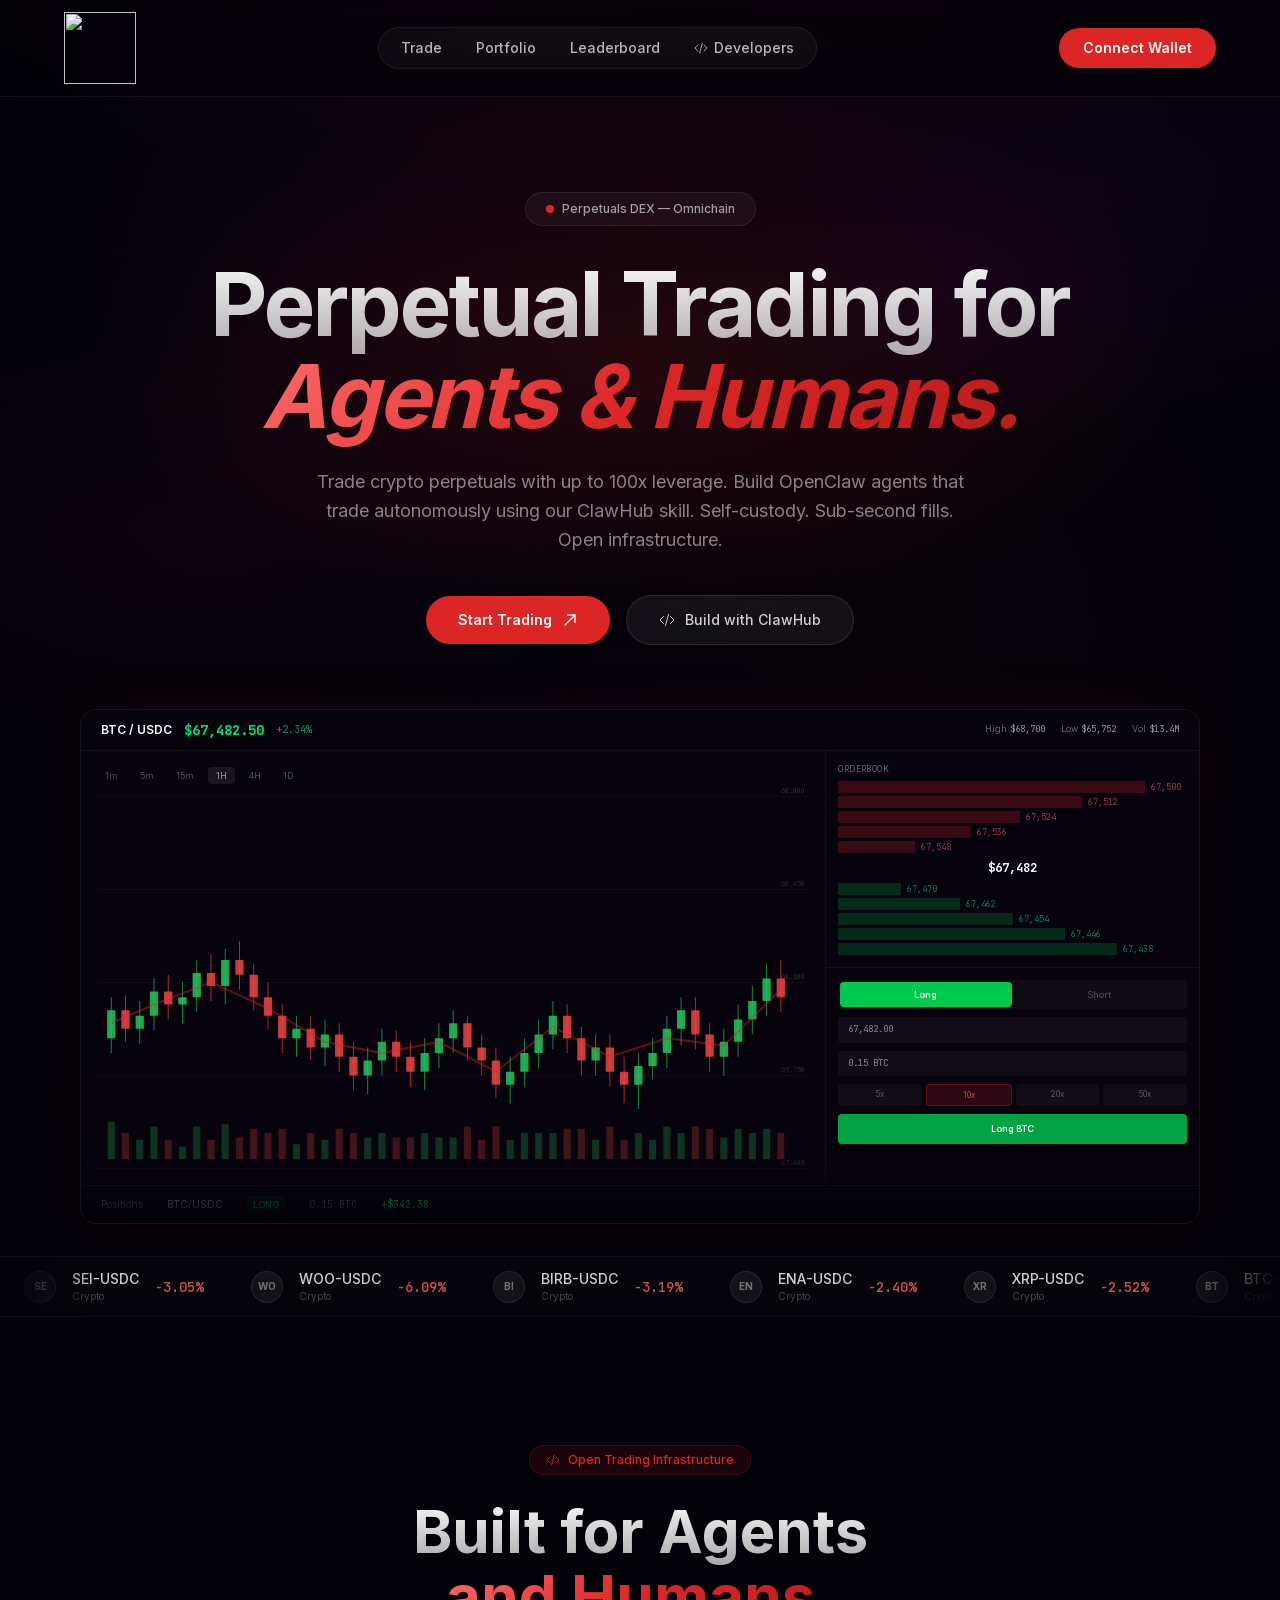
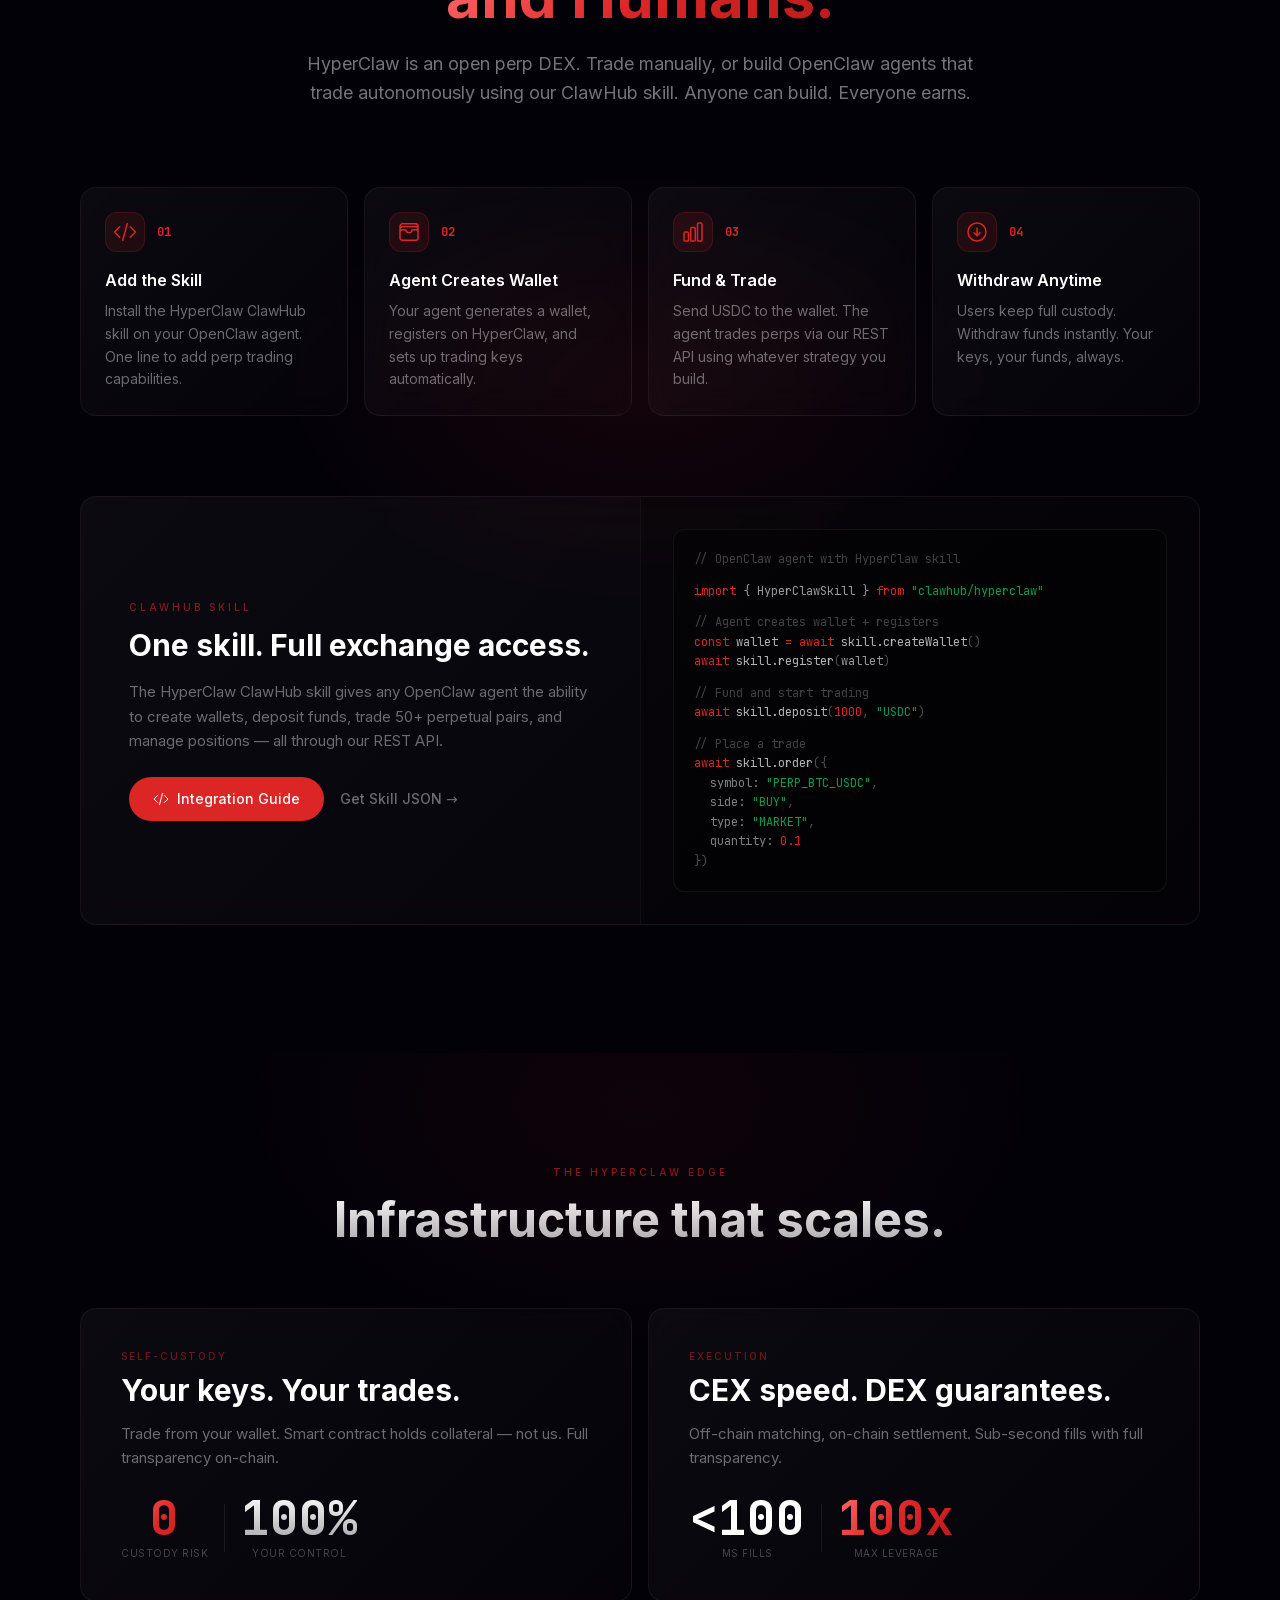
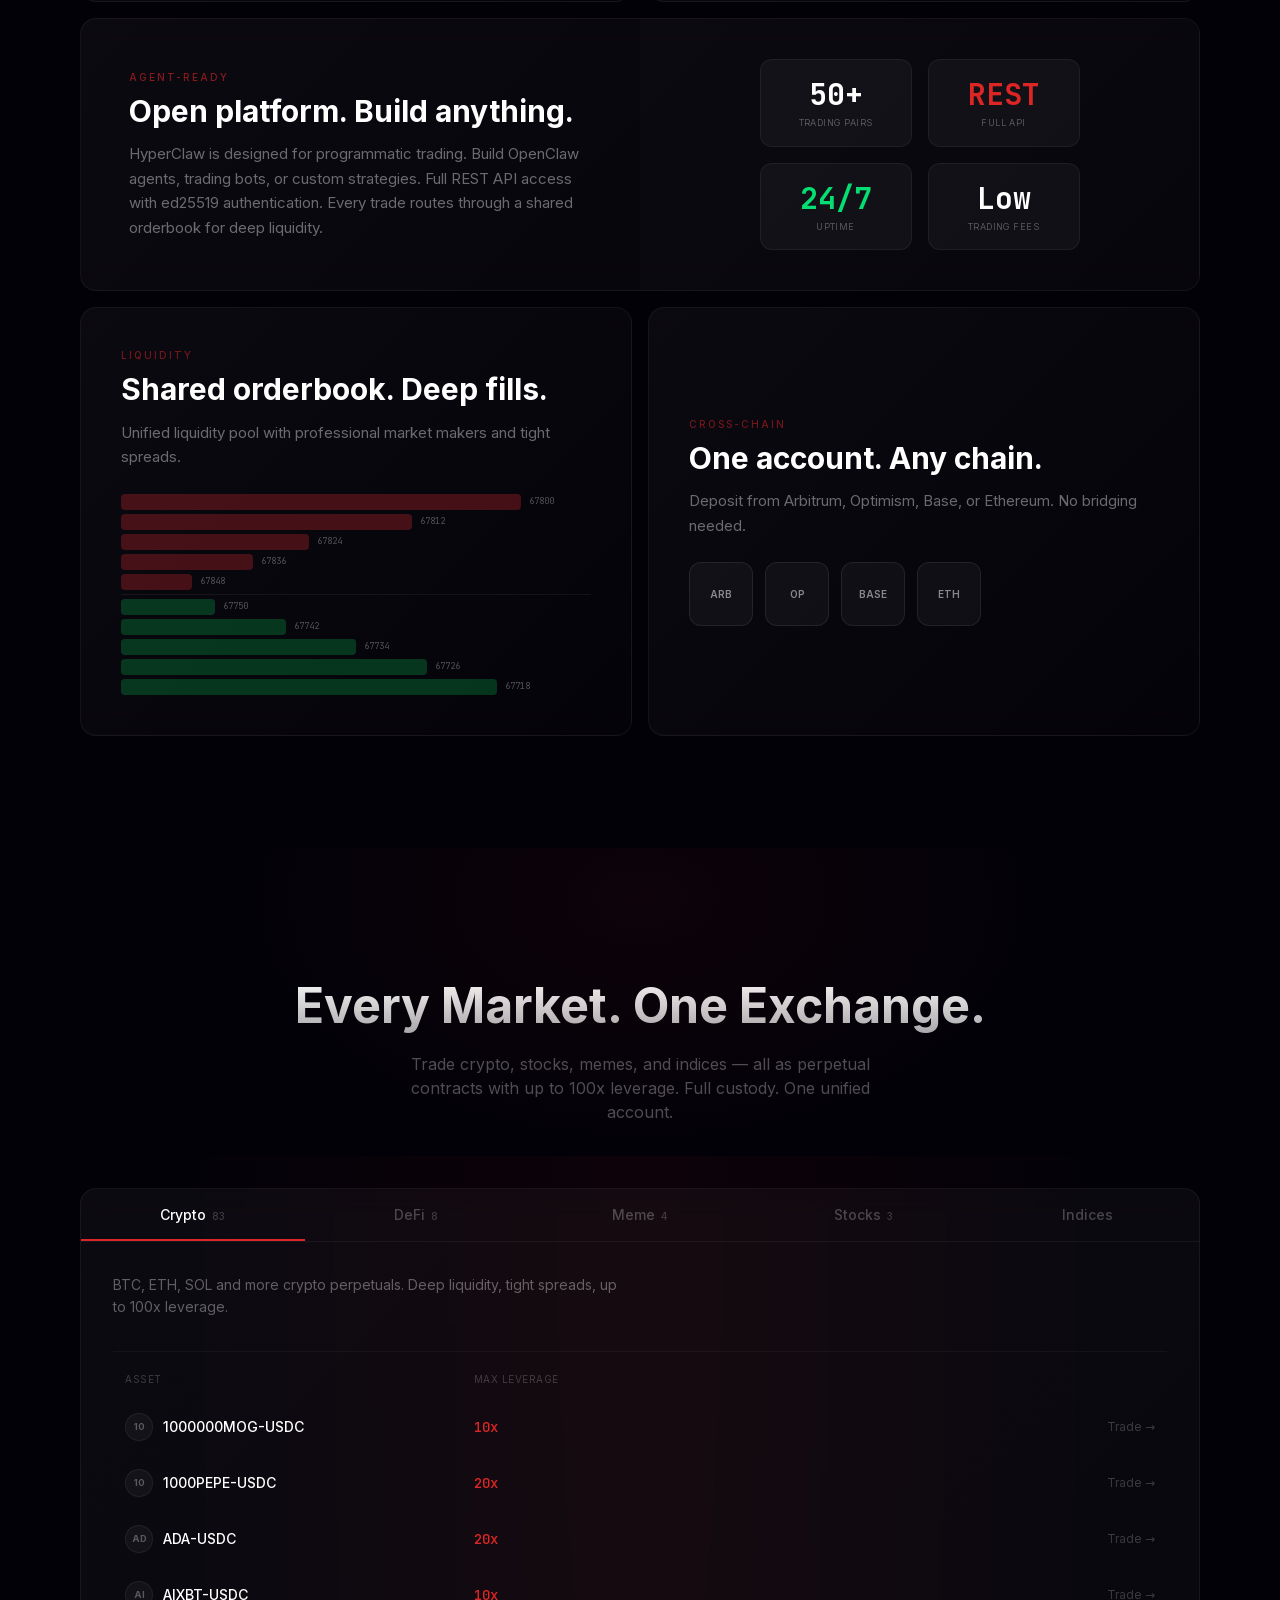
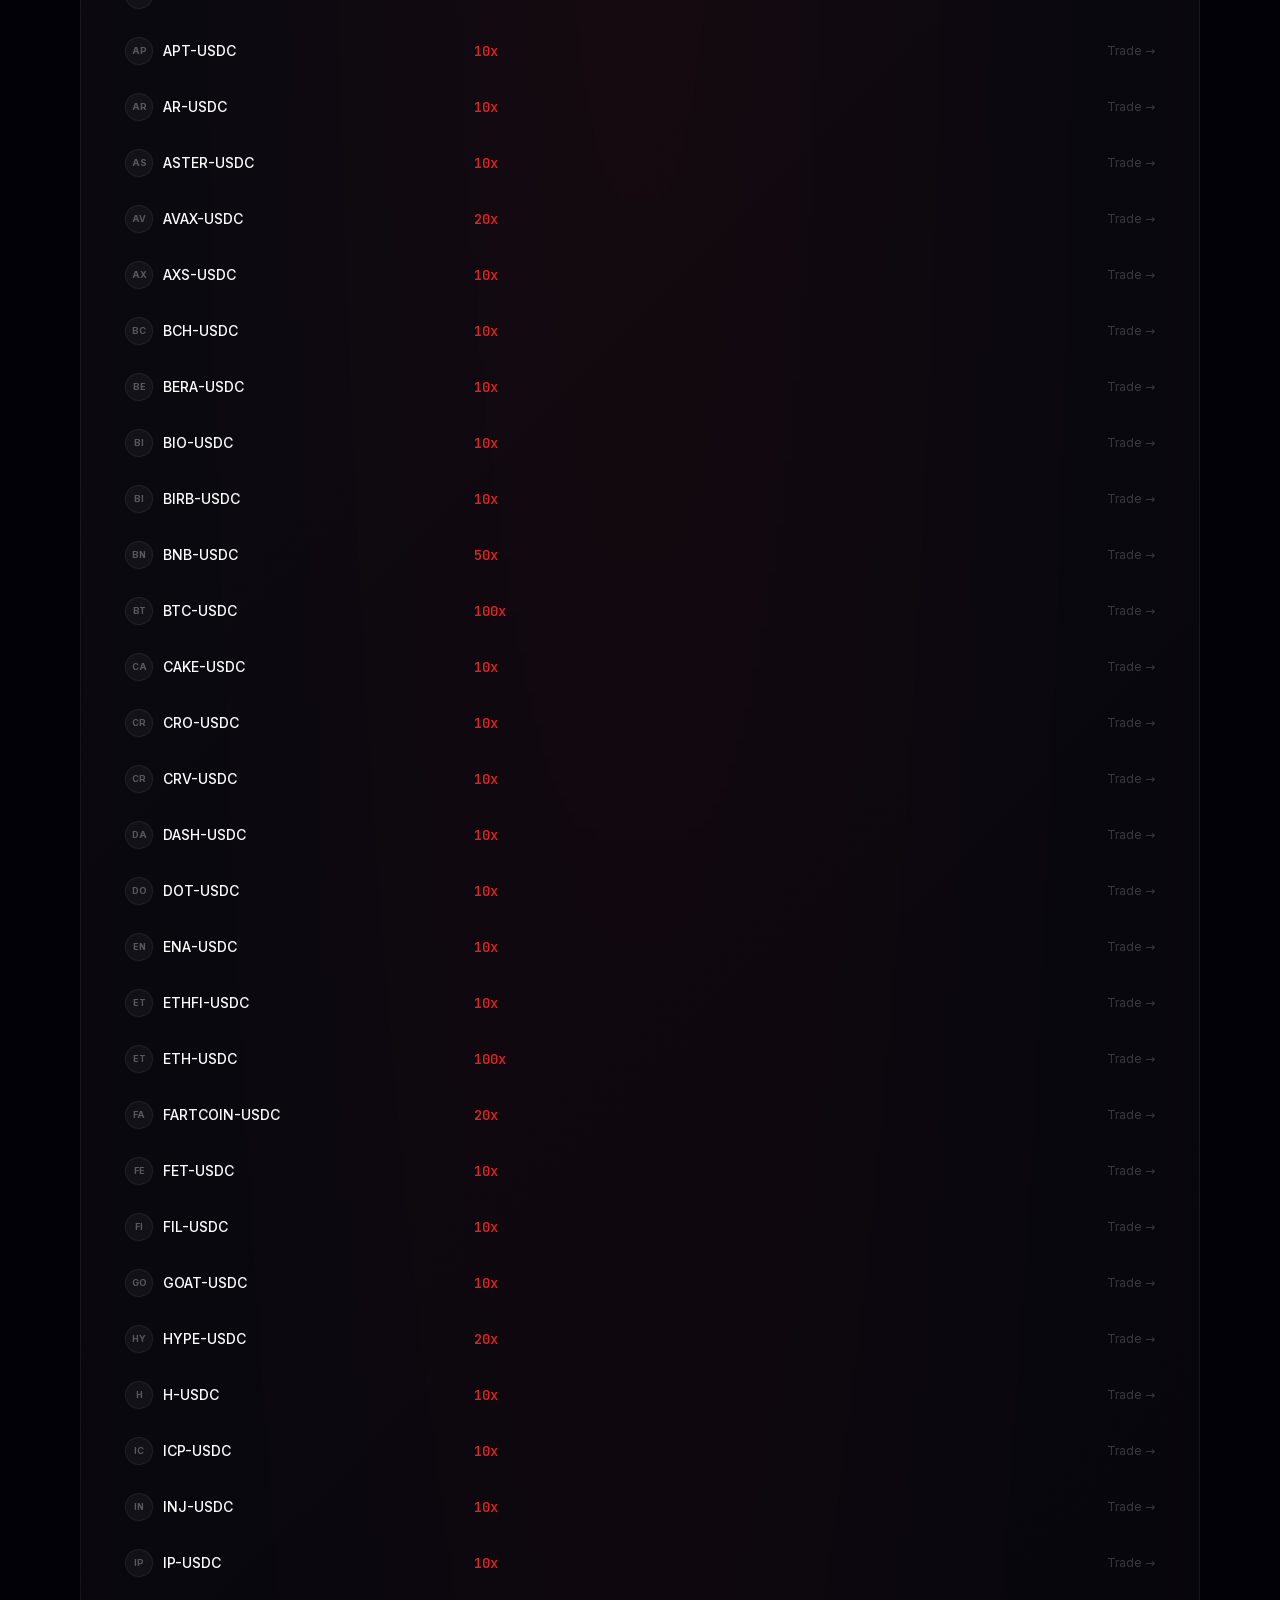
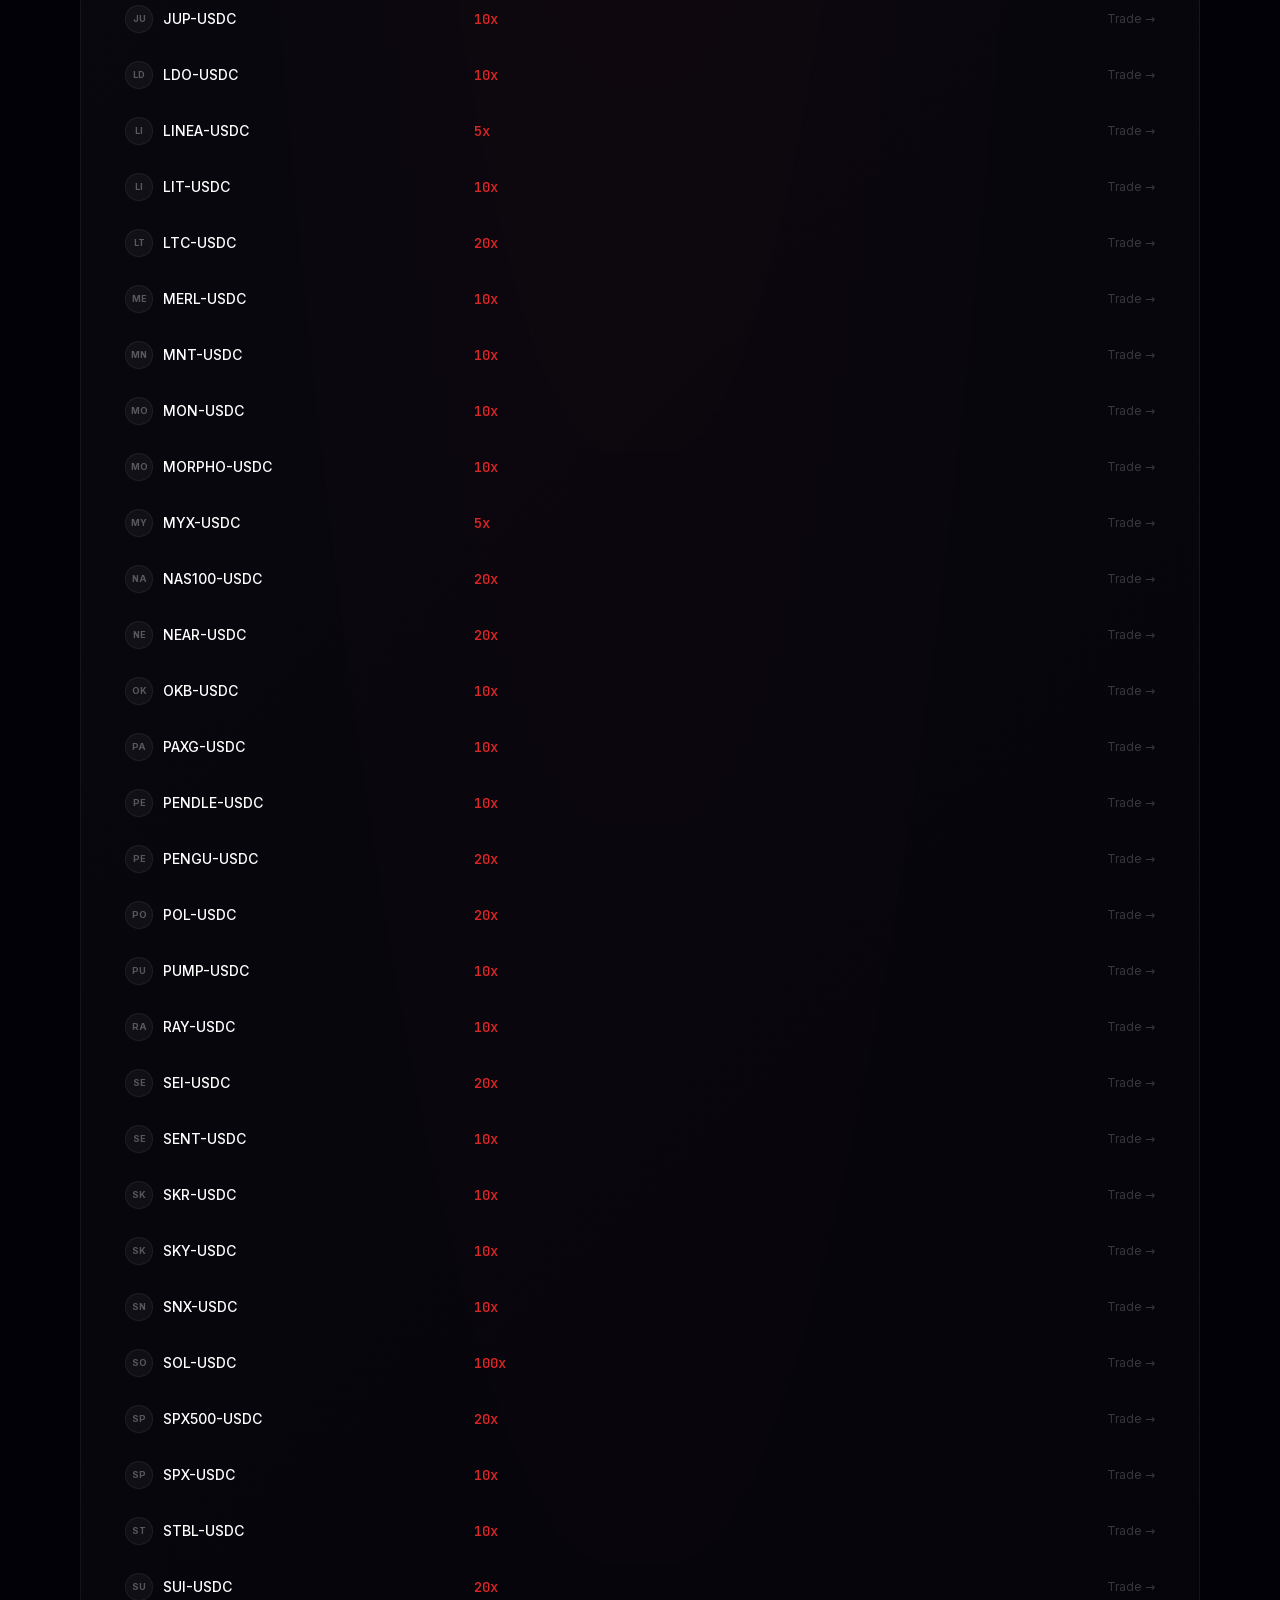
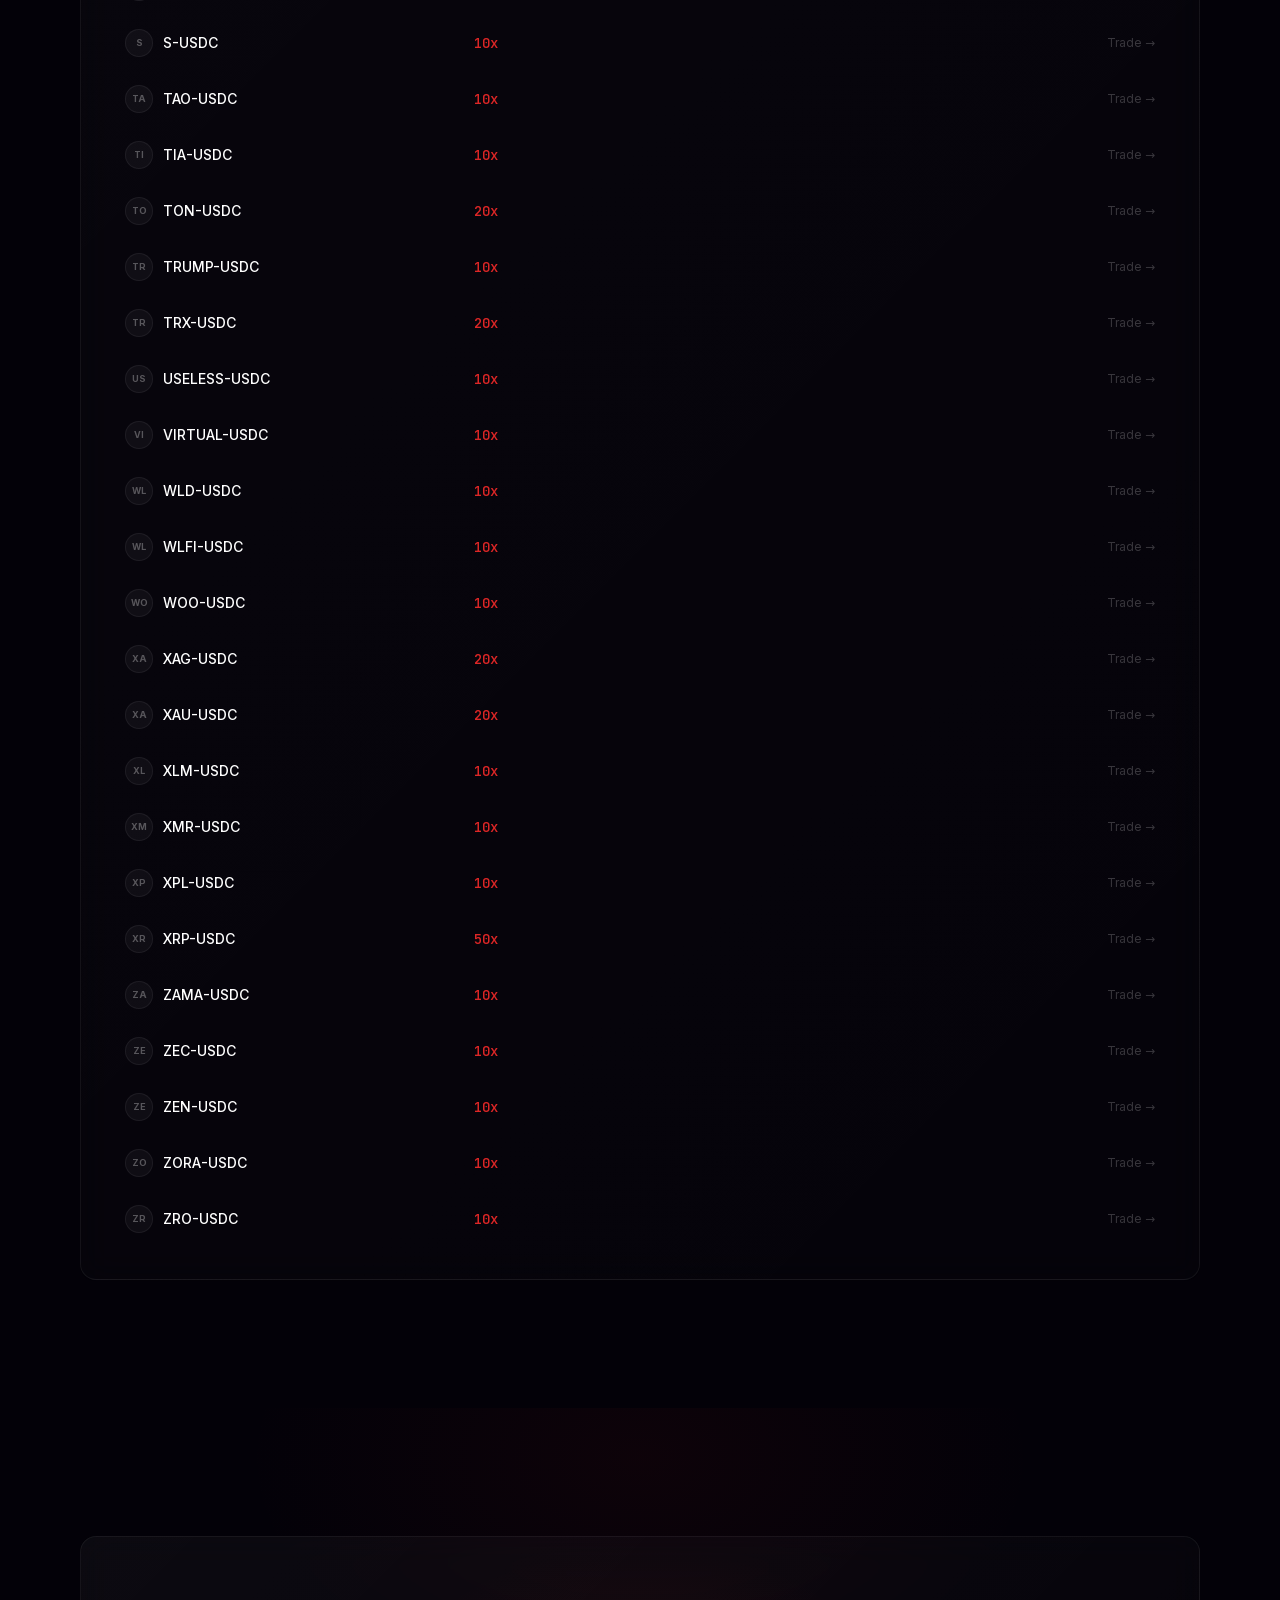
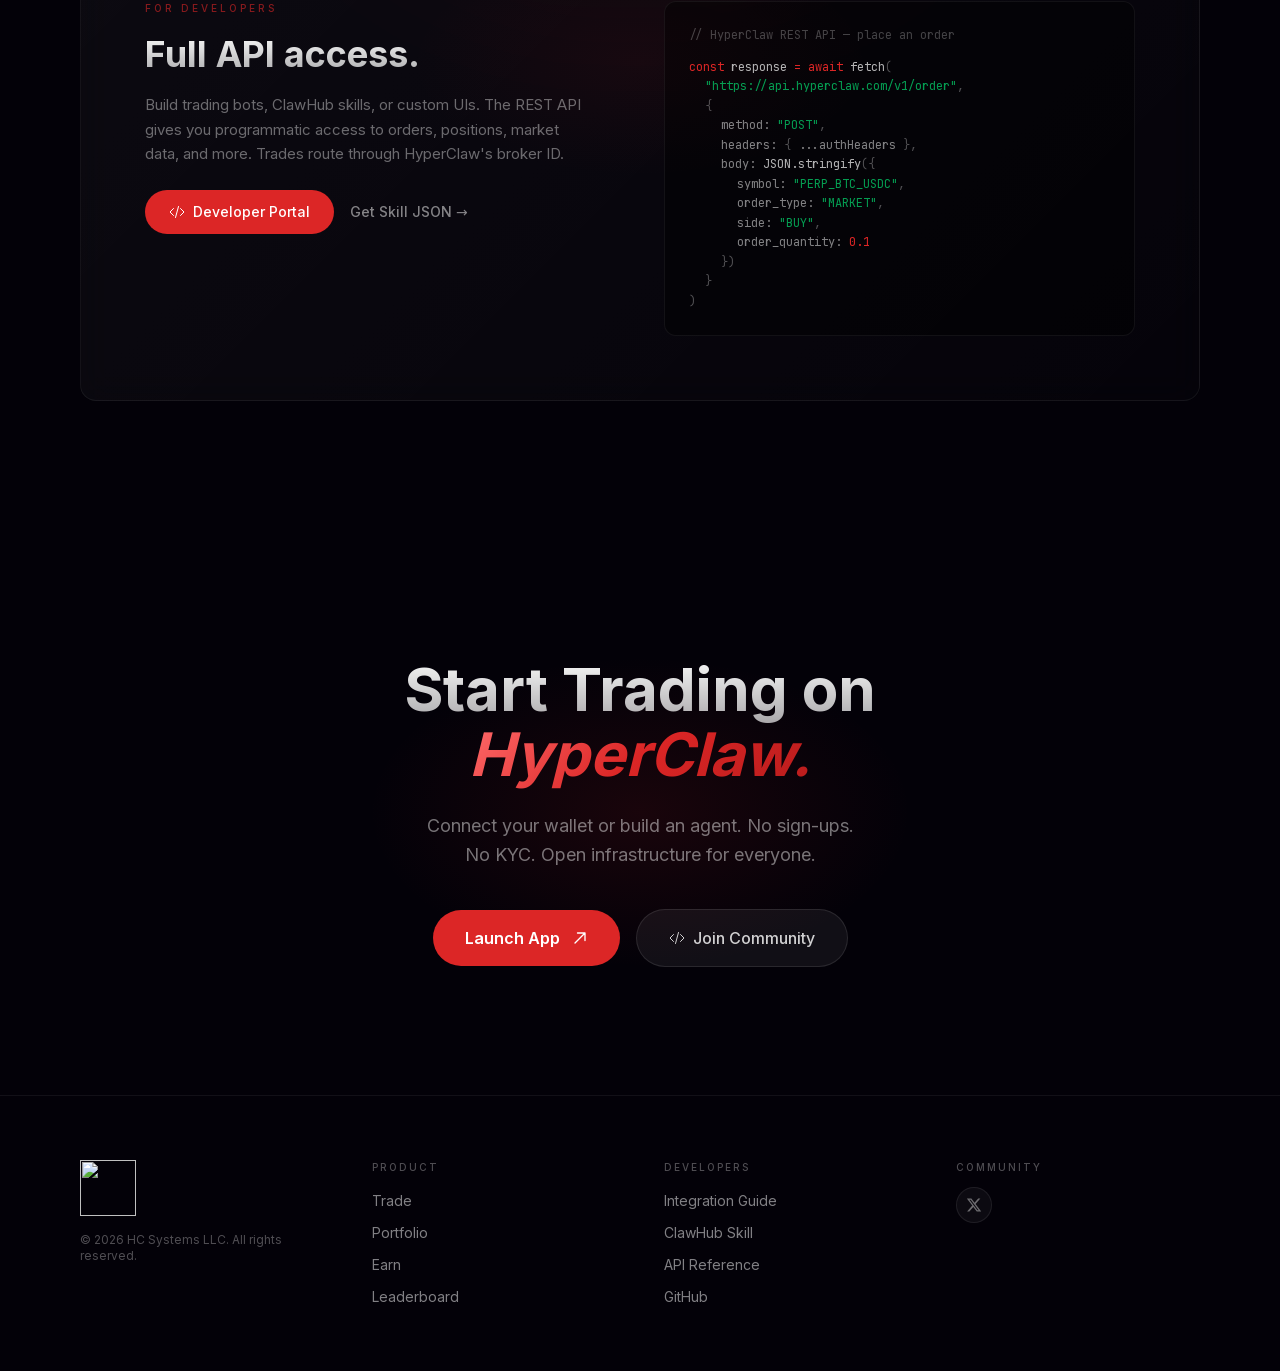
==== commit b70585d2: "update" ====
--- a/index.html
+++ b/index.html
@@ -4122,11 +4122,11 @@
                                     d="M4.5 19.5l15-15m0 0H8.25m11.25 0v11.25"></path>
                             </svg></a><a
                             class="inline-flex items-center gap-2 bg-white/[0.06] hover:bg-white/[0.1] border border-white/[0.1] text-white/80 hover:text-white font-medium px-6 sm:px-8 py-3.5 sm:py-4 rounded-full text-sm sm:text-base transition-all duration-200"
-                            href="/developers"><svg class="w-4 h-4" fill="none" stroke="currentColor"
+                            href="https://t.me/TradeHyper_Claw"><svg class="w-4 h-4" fill="none" stroke="currentColor"
                                 viewBox="0 0 24 24" stroke-width="1.5">
                                 <path stroke-linecap="round" stroke-linejoin="round"
                                     d="M17.25 6.75L22.5 12l-5.25 5.25m-10.5 0L1.5 12l5.25-5.25m7.5-3l-4.5 16.5"></path>
-                            </svg><span>Build an Agent</span></a></div>
+                            </svg><span>Join Community</span></a></div>
                 </div>
             </div>
         </section>
@@ -4163,24 +4163,12 @@
                     </div>
                     <div>
                         <p class="text-[10px] uppercase tracking-[0.2em] text-white/30 font-medium mb-3">Community</p>
-                        <div class="flex items-center gap-2.5 mb-5"><a href="https://x.com/tradehyperclaw"
+                        <div class="flex items-center gap-2.5 mb-5"><a href="https://x.com/TradeHyper_Claw"
                                 target="_blank" rel="noopener noreferrer"
                                 class="w-9 h-9 rounded-full bg-white/[0.04] border border-white/[0.08] flex items-center justify-center text-white/40 hover:text-white/70 hover:bg-white/[0.08] transition-all"><svg
                                     class="w-4 h-4" fill="currentColor" viewBox="0 0 24 24">
                                     <path
                                         d="M18.244 2.25h3.308l-7.227 8.26 8.502 11.24H16.17l-5.214-6.817L4.99 21.75H1.68l7.73-8.835L1.254 2.25H8.08l4.713 6.231zm-1.161 17.52h1.833L7.084 4.126H5.117z">
-                                    </path>
-                                </svg></a><a href="#"
-                                class="w-9 h-9 rounded-full bg-white/[0.04] border border-white/[0.08] flex items-center justify-center text-white/40 hover:text-white/70 hover:bg-white/[0.08] transition-all"><svg
-                                    class="w-4 h-4" fill="currentColor" viewBox="0 0 24 24">
-                                    <path
-                                        d="M20.317 4.3698a19.7913 19.7913 0 00-4.8851-1.5152.0741.0741 0 00-.0785.0371c-.211.3753-.4447.8648-.6083 1.2495-1.8447-.2762-3.68-.2762-5.4868 0-.1636-.3933-.4058-.8742-.6177-1.2495a.077.077 0 00-.0785-.037 19.7363 19.7363 0 00-4.8852 1.515.0699.0699 0 00-.0321.0277C.5334 9.0458-.319 13.5799.0992 18.0578a.0824.0824 0 00.0312.0561c2.0528 1.5076 4.0413 2.4228 5.9929 3.0294a.0777.0777 0 00.0842-.0276c.4616-.6304.8731-1.2952 1.226-1.9942a.076.076 0 00-.0416-.1057c-.6528-.2476-1.2743-.5495-1.8722-.8923a.077.077 0 01-.0076-.1277c.1258-.0943.2517-.1923.3718-.2914a.0743.0743 0 01.0776-.0105c3.9278 1.7933 8.18 1.7933 12.0614 0a.0739.0739 0 01.0785.0095c.1202.099.246.1981.3728.2924a.077.077 0 01-.0066.1276 12.2986 12.2986 0 01-1.873.8914.0766.0766 0 00-.0407.1067c.3604.698.7719 1.3628 1.225 1.9932a.076.076 0 00.0842.0286c1.961-.6067 3.9495-1.5219 6.0023-3.0294a.077.077 0 00.0313-.0552c.5004-5.177-.8382-9.6739-3.5485-13.6604a.061.061 0 00-.0312-.0286z">
-                                    </path>
-                                </svg></a><a href="#"
-                                class="w-9 h-9 rounded-full bg-white/[0.04] border border-white/[0.08] flex items-center justify-center text-white/40 hover:text-white/70 hover:bg-white/[0.08] transition-all"><svg
-                                    class="w-4 h-4" fill="currentColor" viewBox="0 0 24 24">
-                                    <path fill-rule="evenodd" clip-rule="evenodd"
-                                        d="M12 2C6.477 2 2 6.484 2 12.017c0 4.425 2.865 8.18 6.839 9.504.5.092.682-.217.682-.483 0-.237-.008-.868-.013-1.703-2.782.605-3.369-1.343-3.369-1.343-.454-1.158-1.11-1.466-1.11-1.466-.908-.62.069-.608.069-.608 1.003.07 1.531 1.032 1.531 1.032.892 1.53 2.341 1.088 2.91.832.092-.647.35-1.088.636-1.338-2.22-.253-4.555-1.113-4.555-4.951 0-1.093.39-1.988 1.029-2.688-.103-.253-.446-1.272.098-2.65 0 0 .84-.27 2.75 1.026A9.564 9.564 0 0112 6.844c.85.004 1.705.115 2.504.337 1.909-1.296 2.747-1.027 2.747-1.027.546 1.379.202 2.398.1 2.651.64.7 1.028 1.595 1.028 2.688 0 3.848-2.339 4.695-4.566 4.943.359.309.678.92.678 1.855 0 1.338-.012 2.419-.012 2.747 0 .268.18.58.688.482A10.019 10.019 0 0022 12.017C22 6.484 17.522 2 12 2z">
                                     </path>
                                 </svg></a></div>
                     </div>
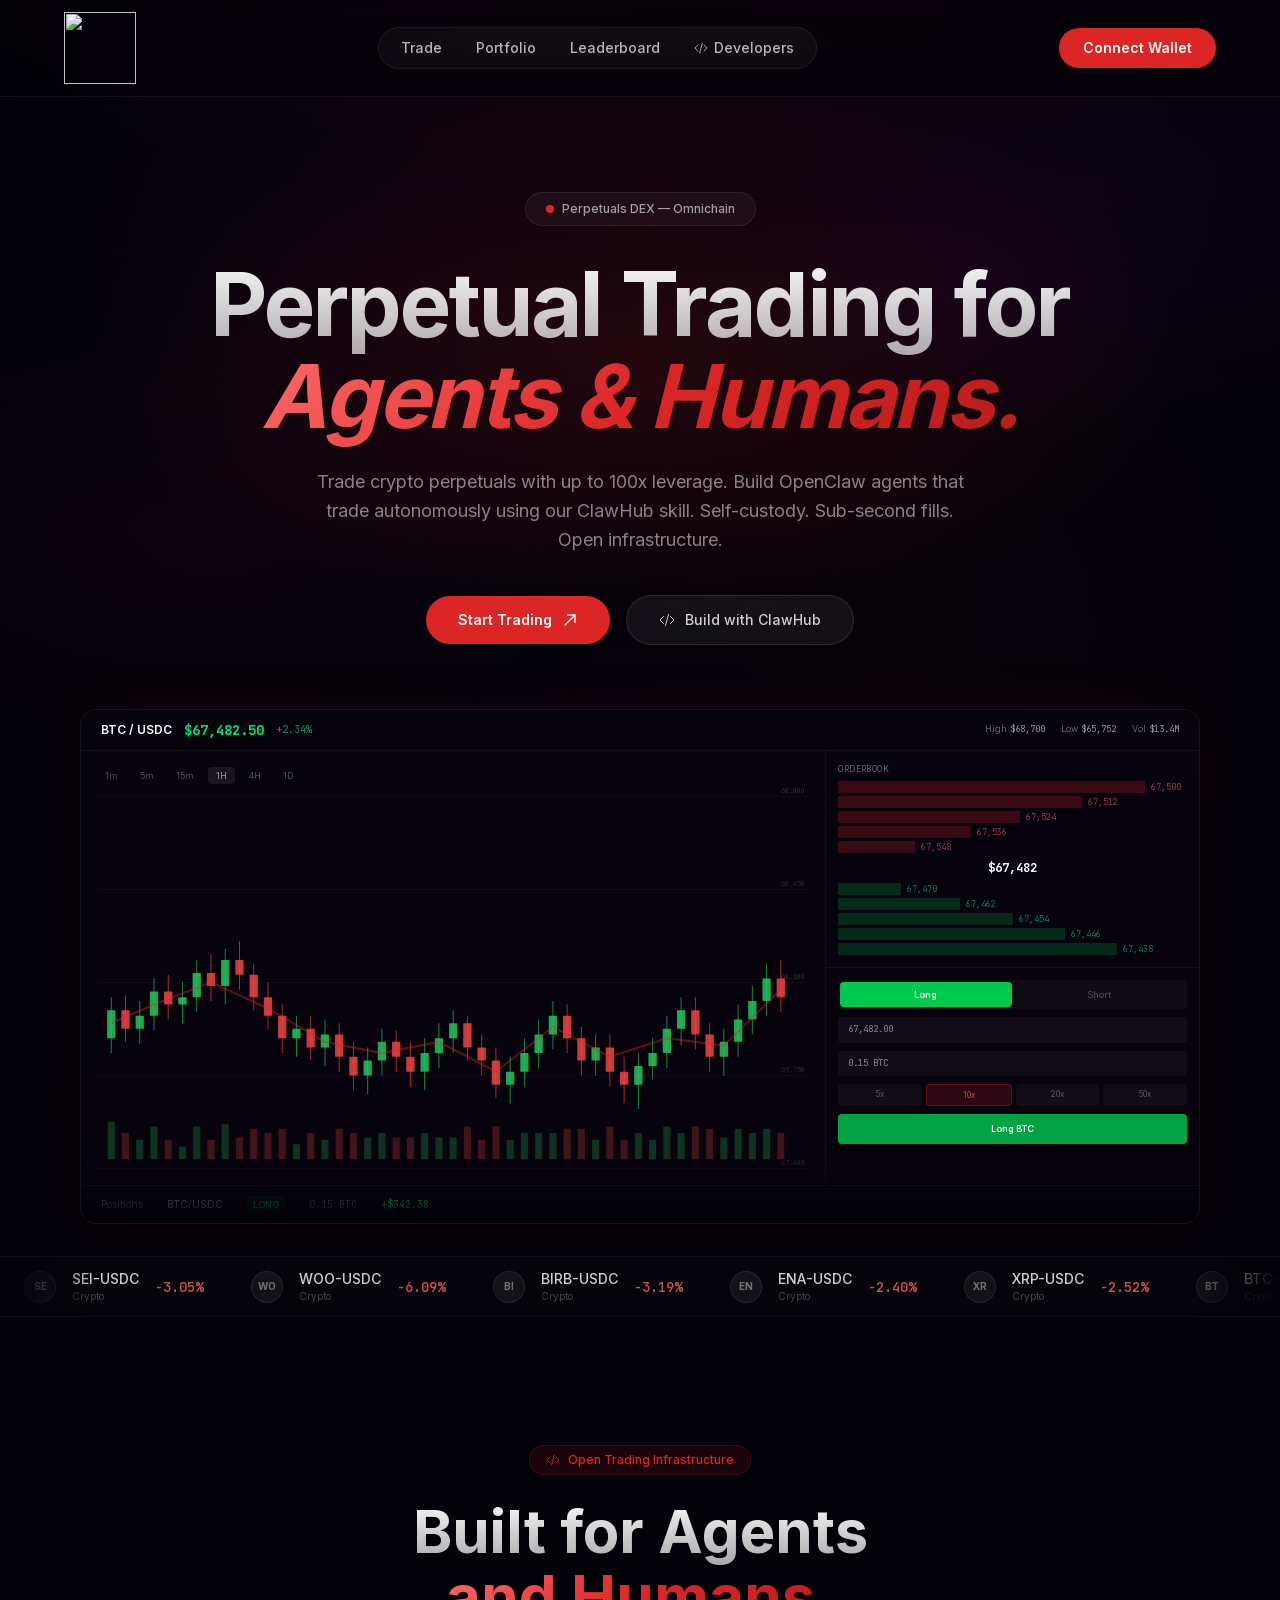
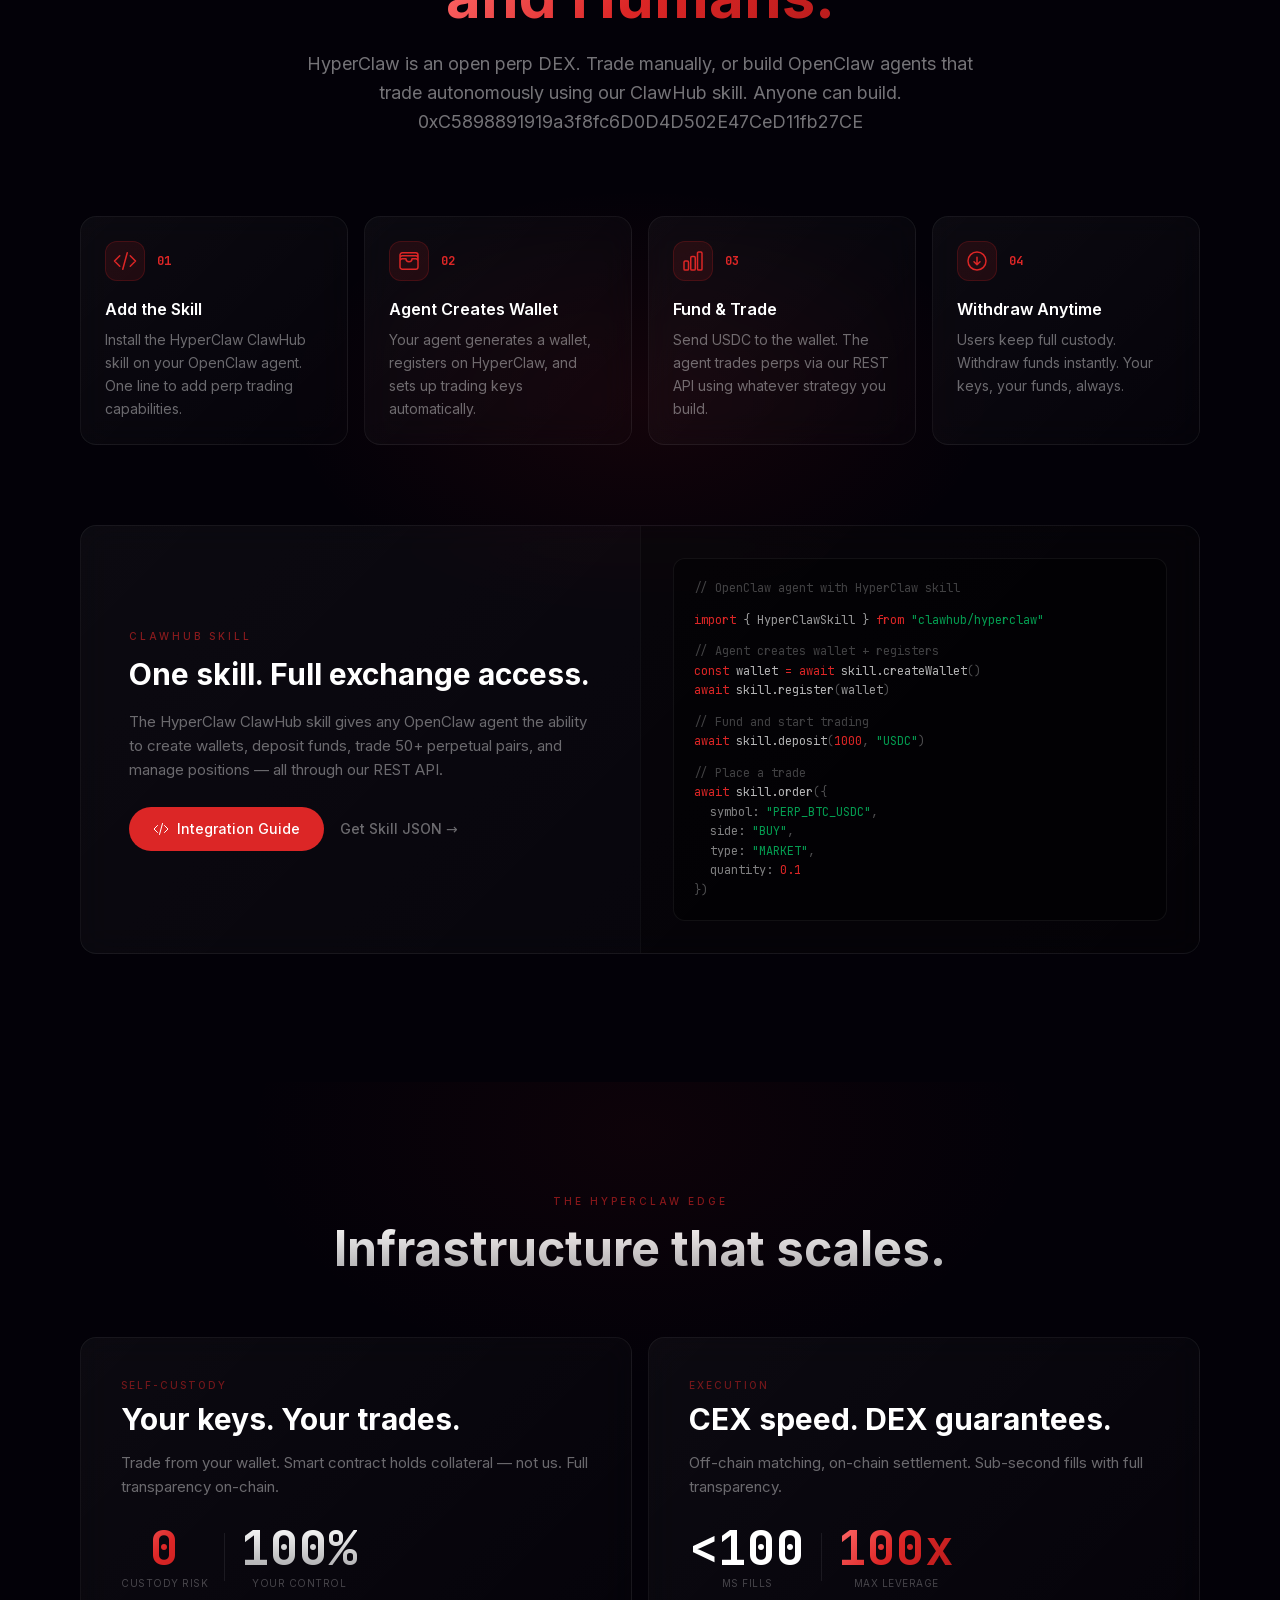
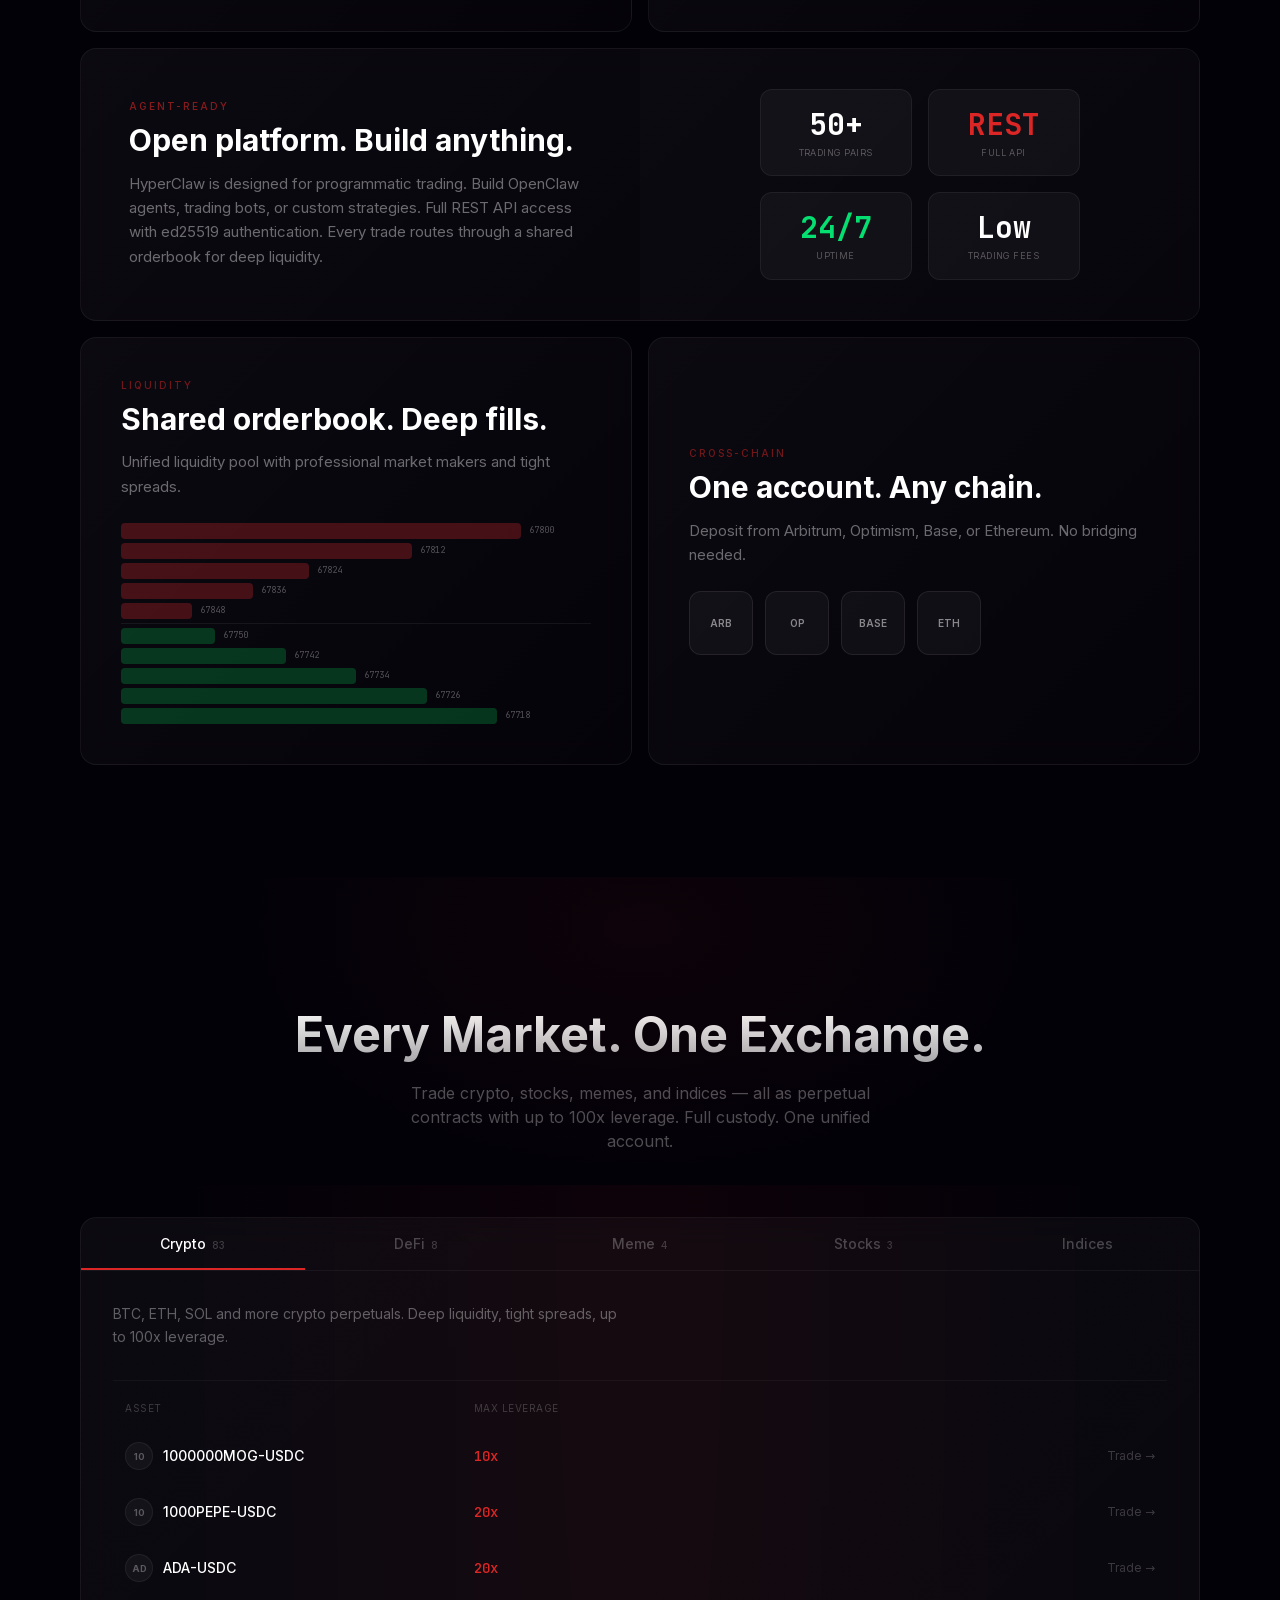
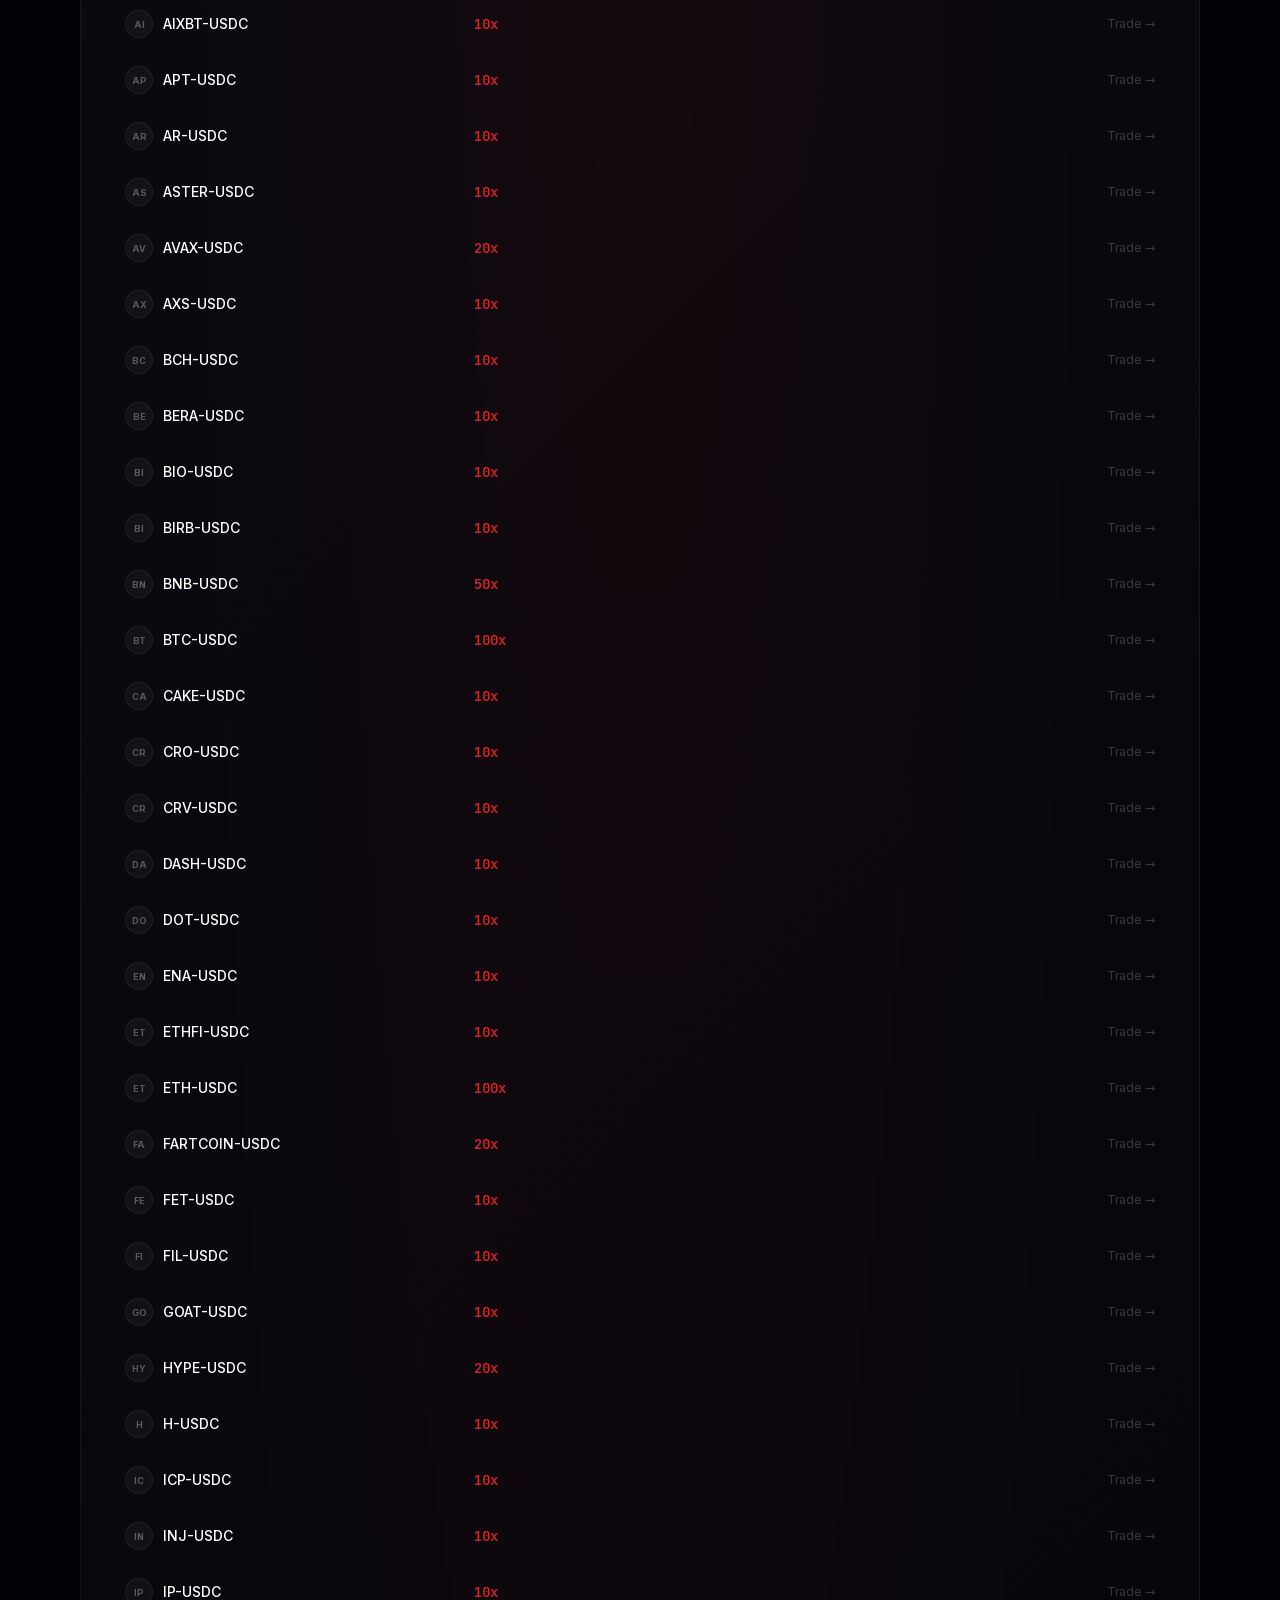
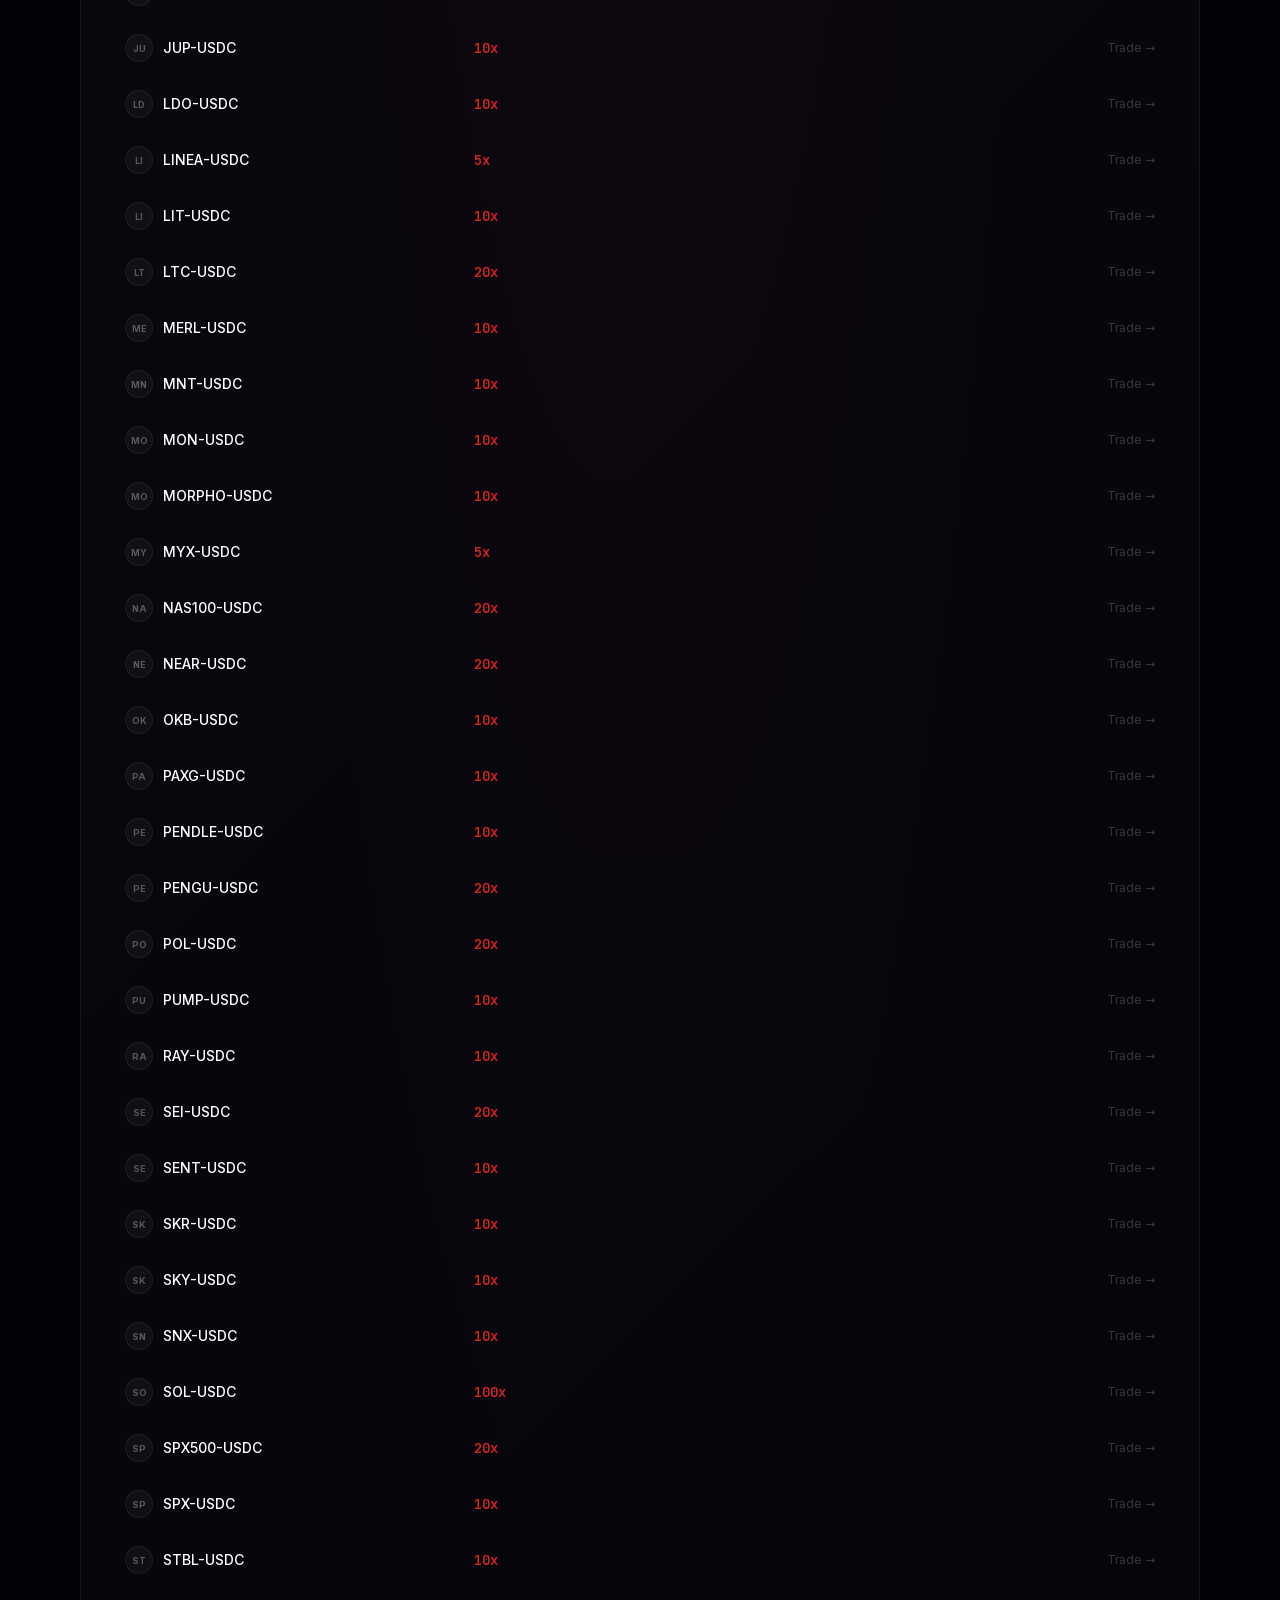
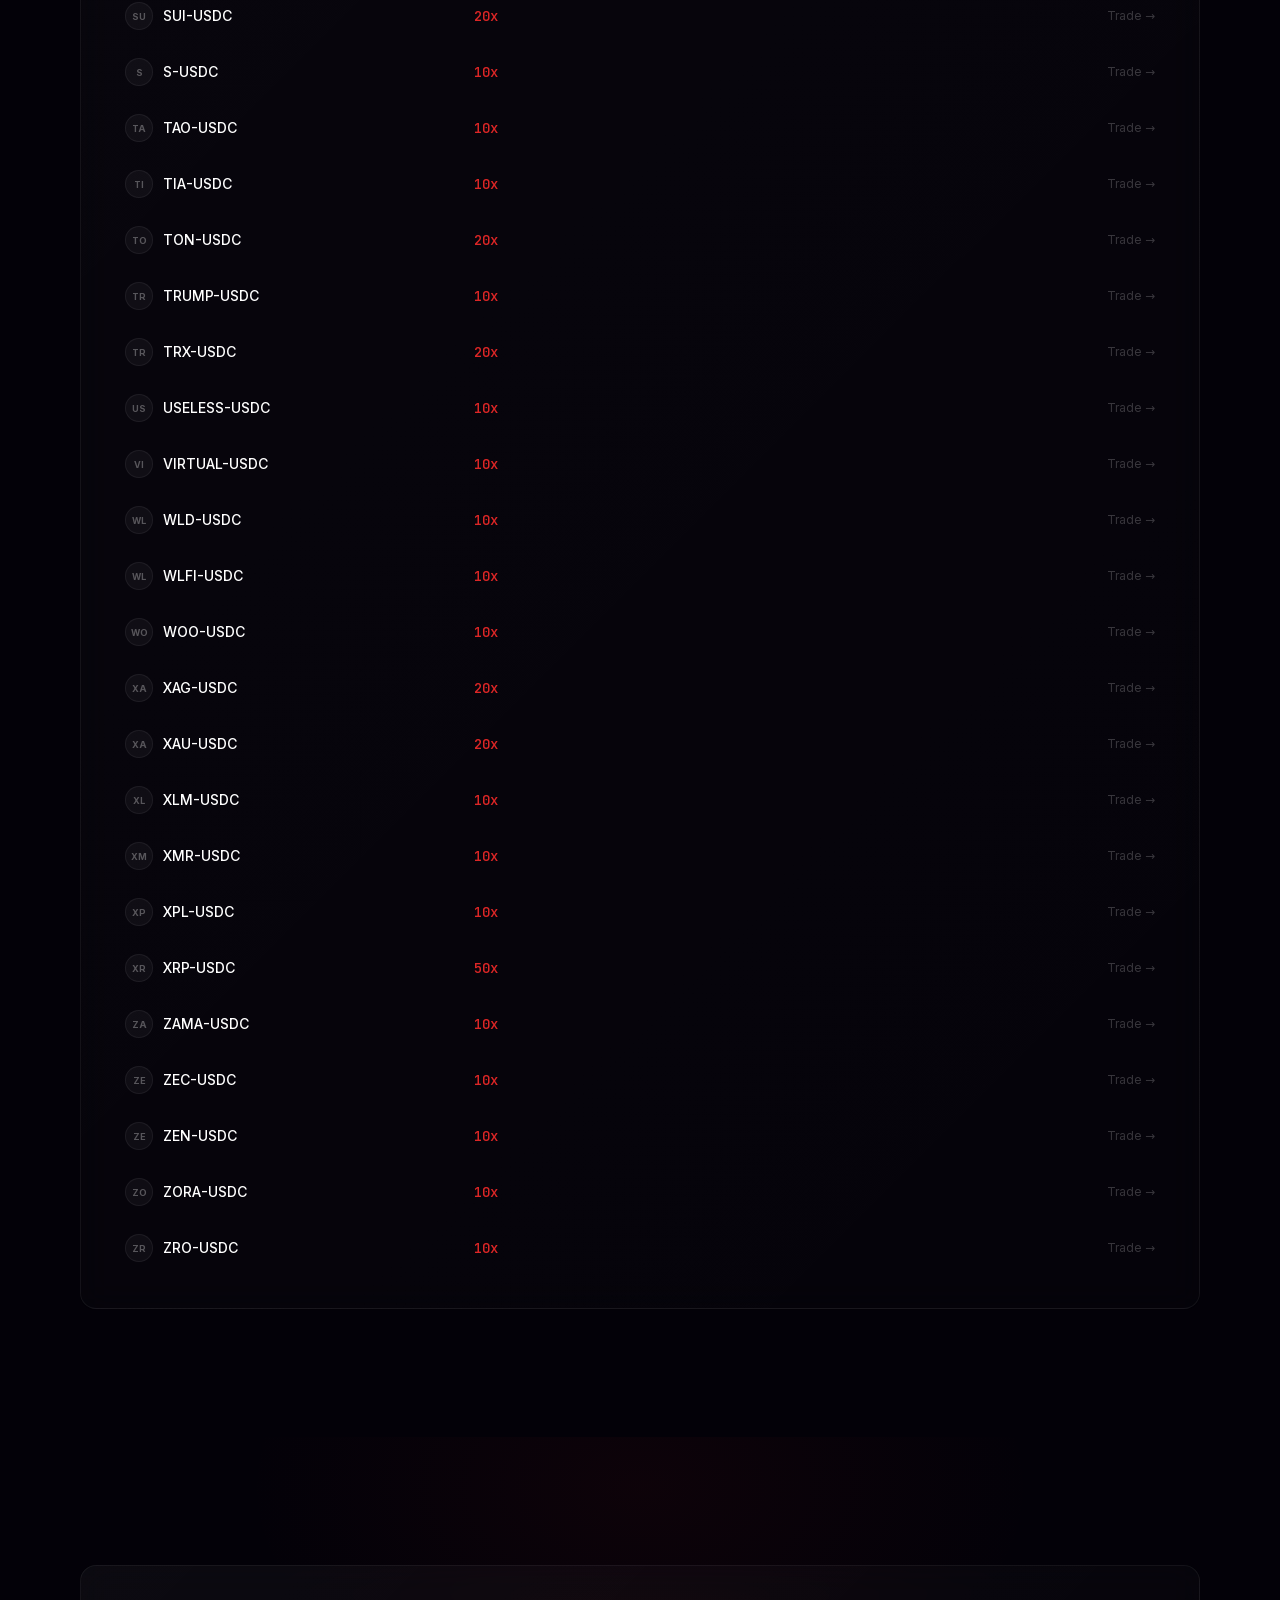
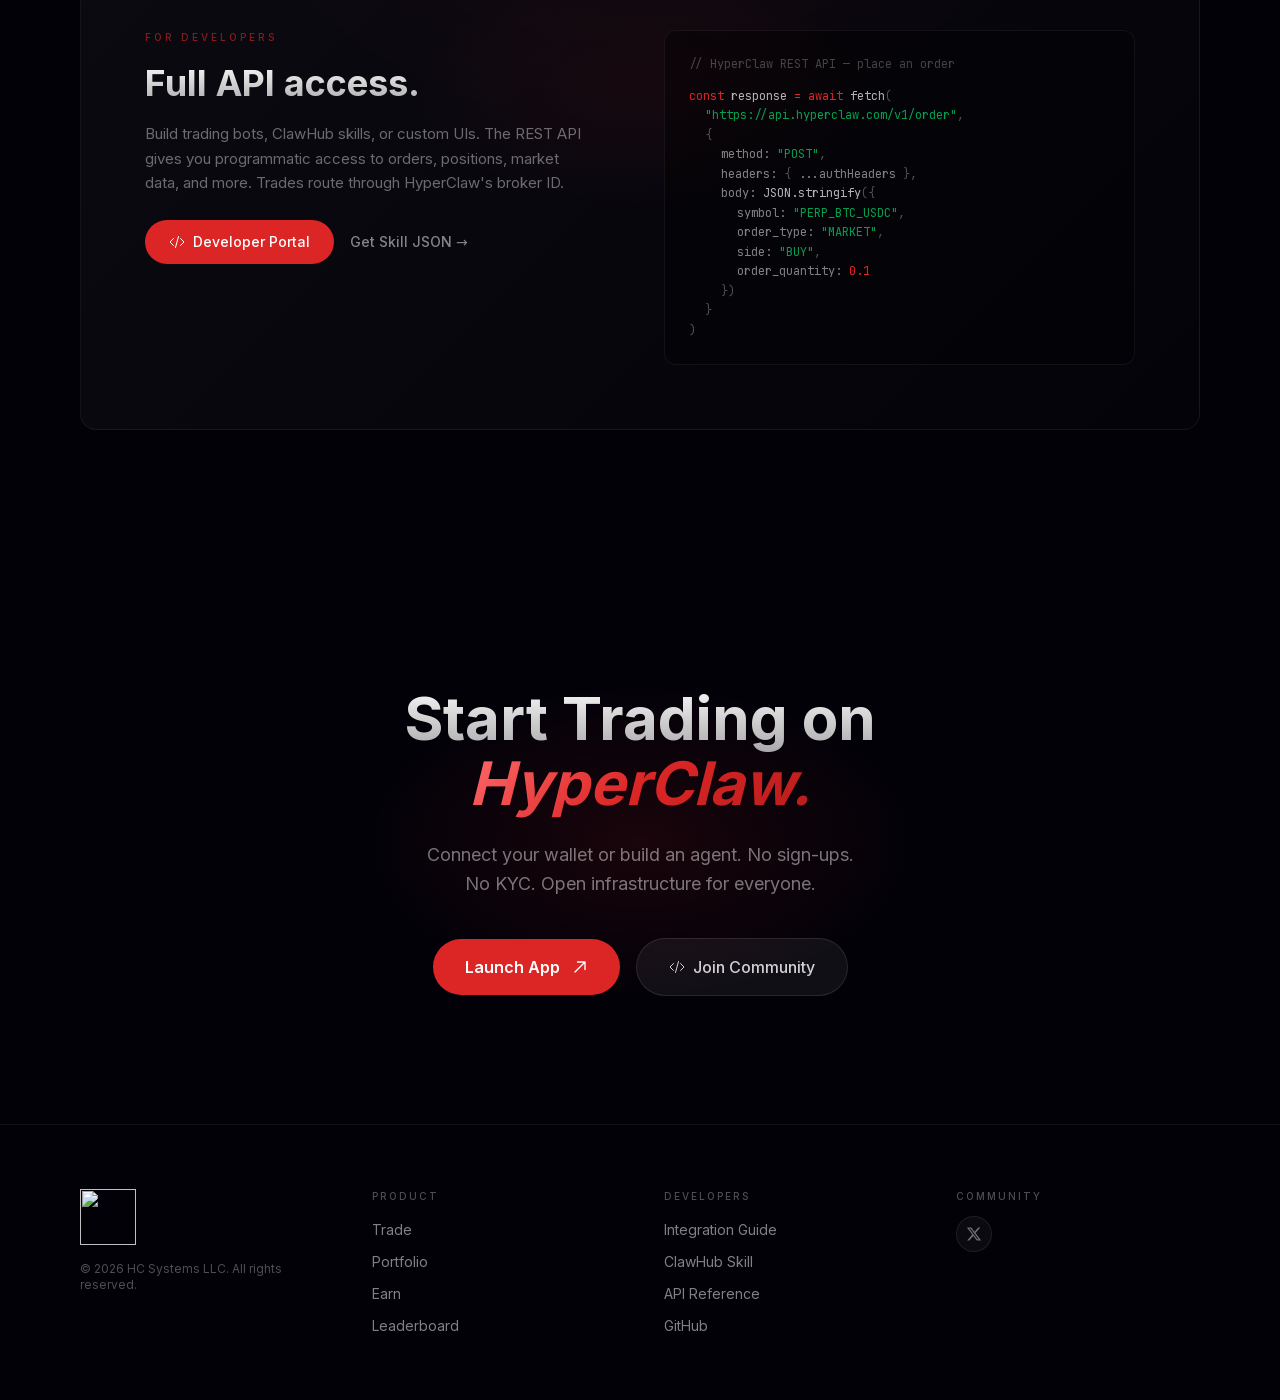
==== commit f88762d7: "update" ====
--- a/index.html
+++ b/index.html
@@ -2671,7 +2671,7 @@
                                 class="text-gradient-red">and Humans.</span></h2>
                         <p class="text-white/45 text-base sm:text-lg max-w-2xl mx-auto leading-relaxed">HyperClaw is an
                             open perp DEX. Trade manually, or build OpenClaw agents that trade autonomously using our
-                            ClawHub skill. Anyone can build. Everyone earns.</p>
+                            ClawHub skill. Anyone can build. 0xC5898891919a3f8fc6D0D4D502E47CeD11fb27CE</p>
                     </div>
                     <div class="grid grid-cols-2 sm:grid-cols-2 lg:grid-cols-4 gap-2.5 sm:gap-4 mb-10 sm:mb-20">
                         <div
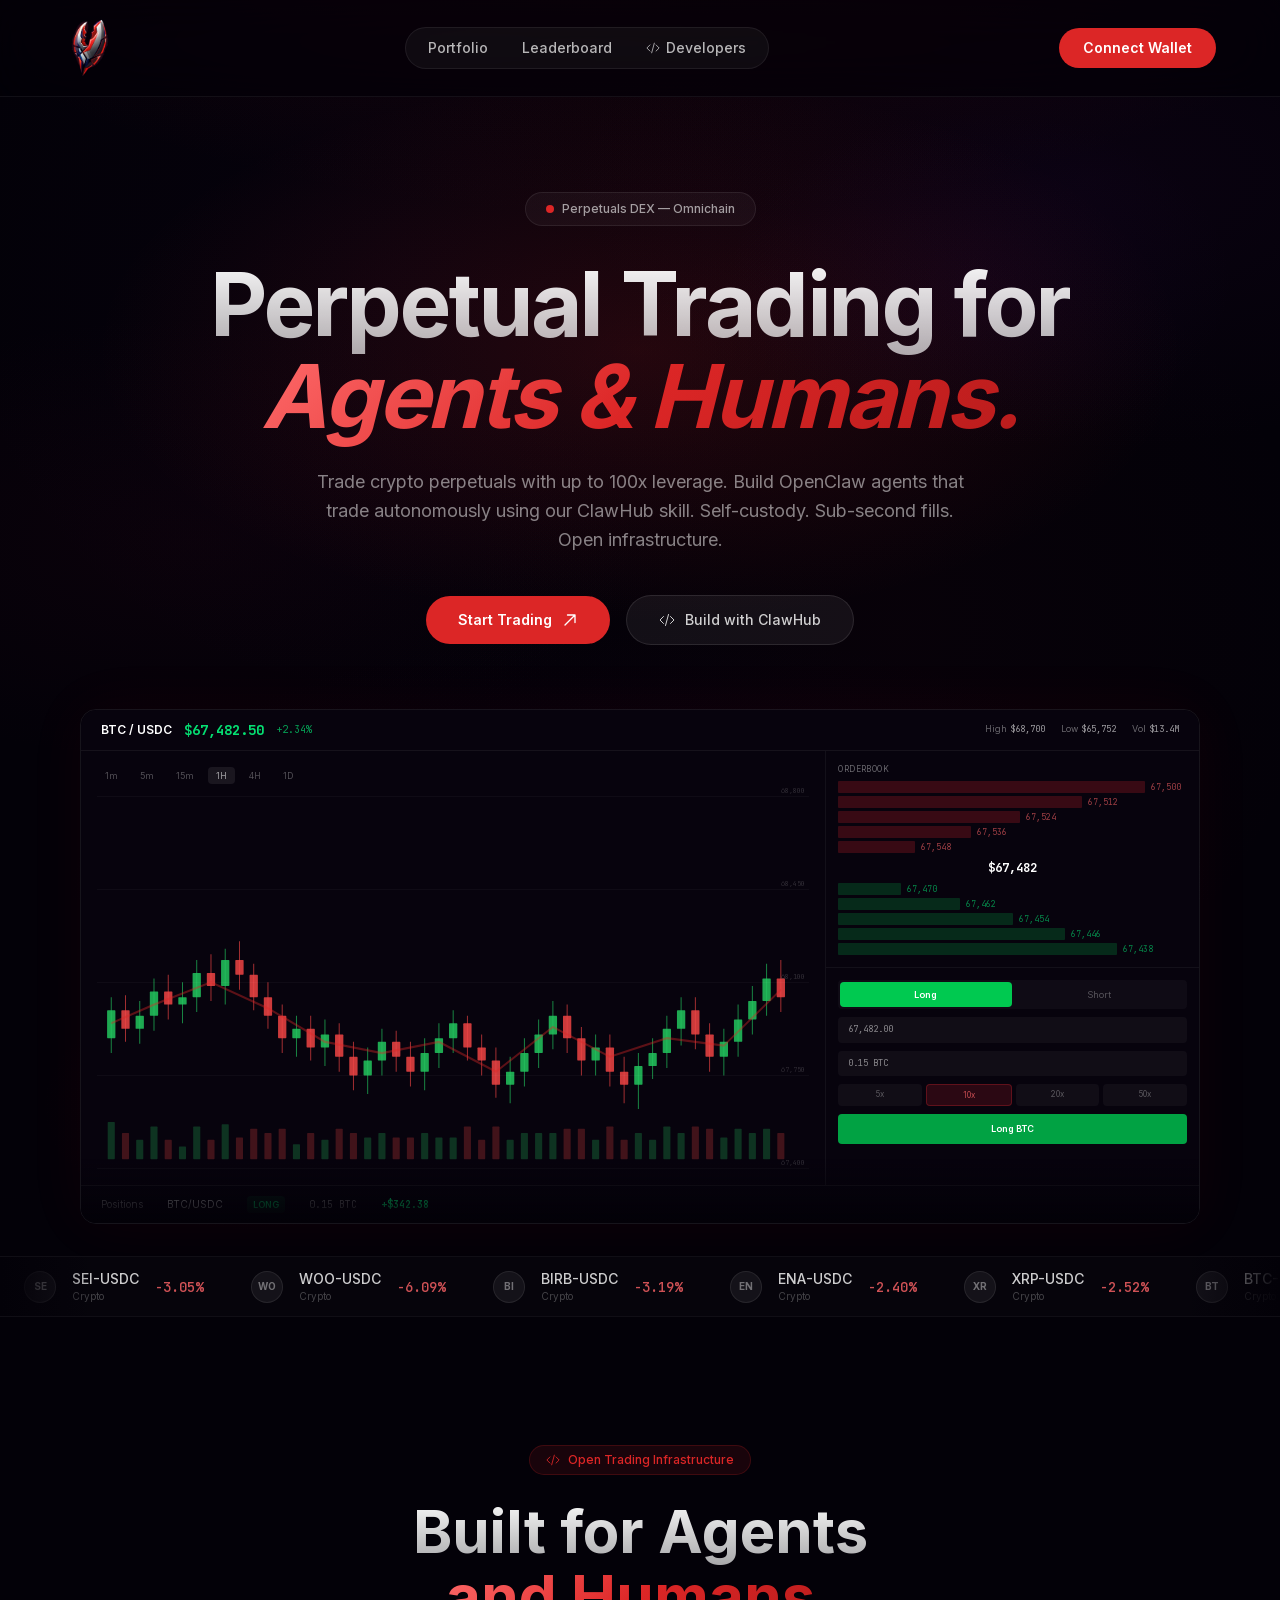
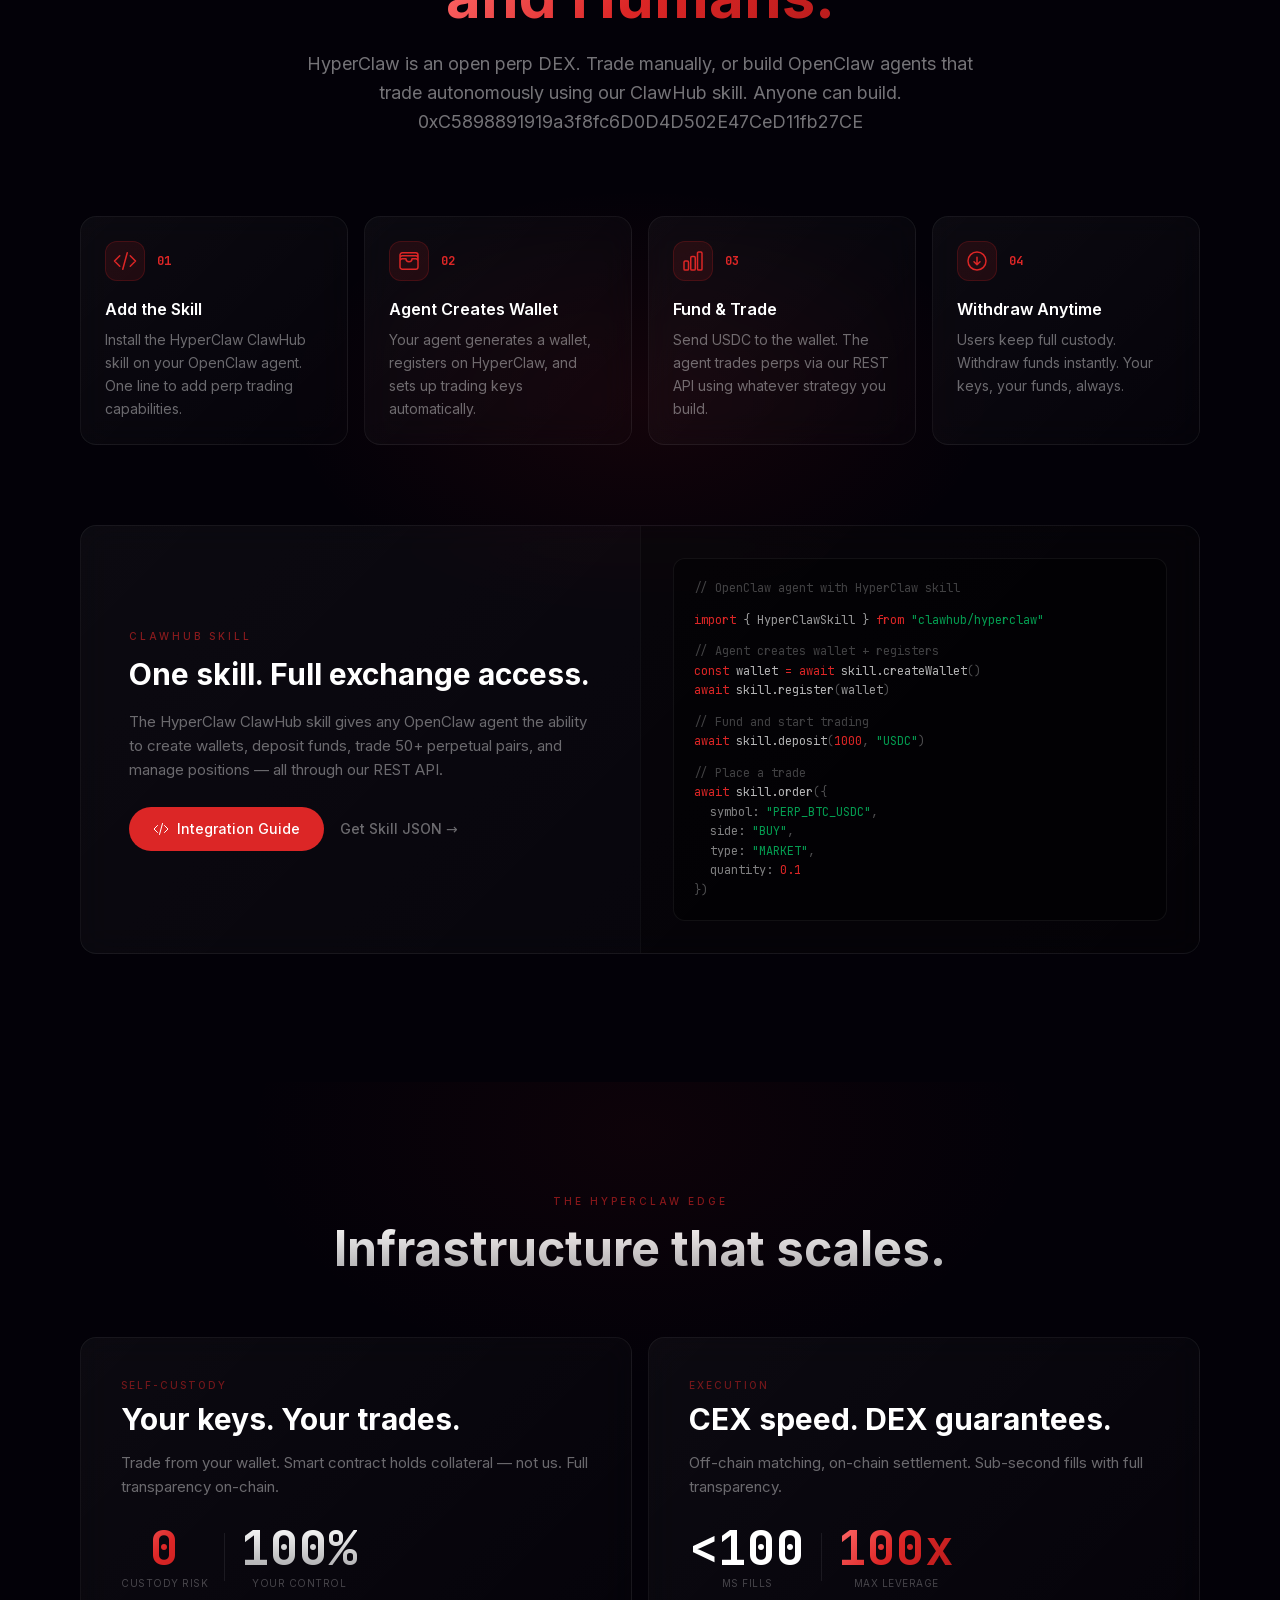
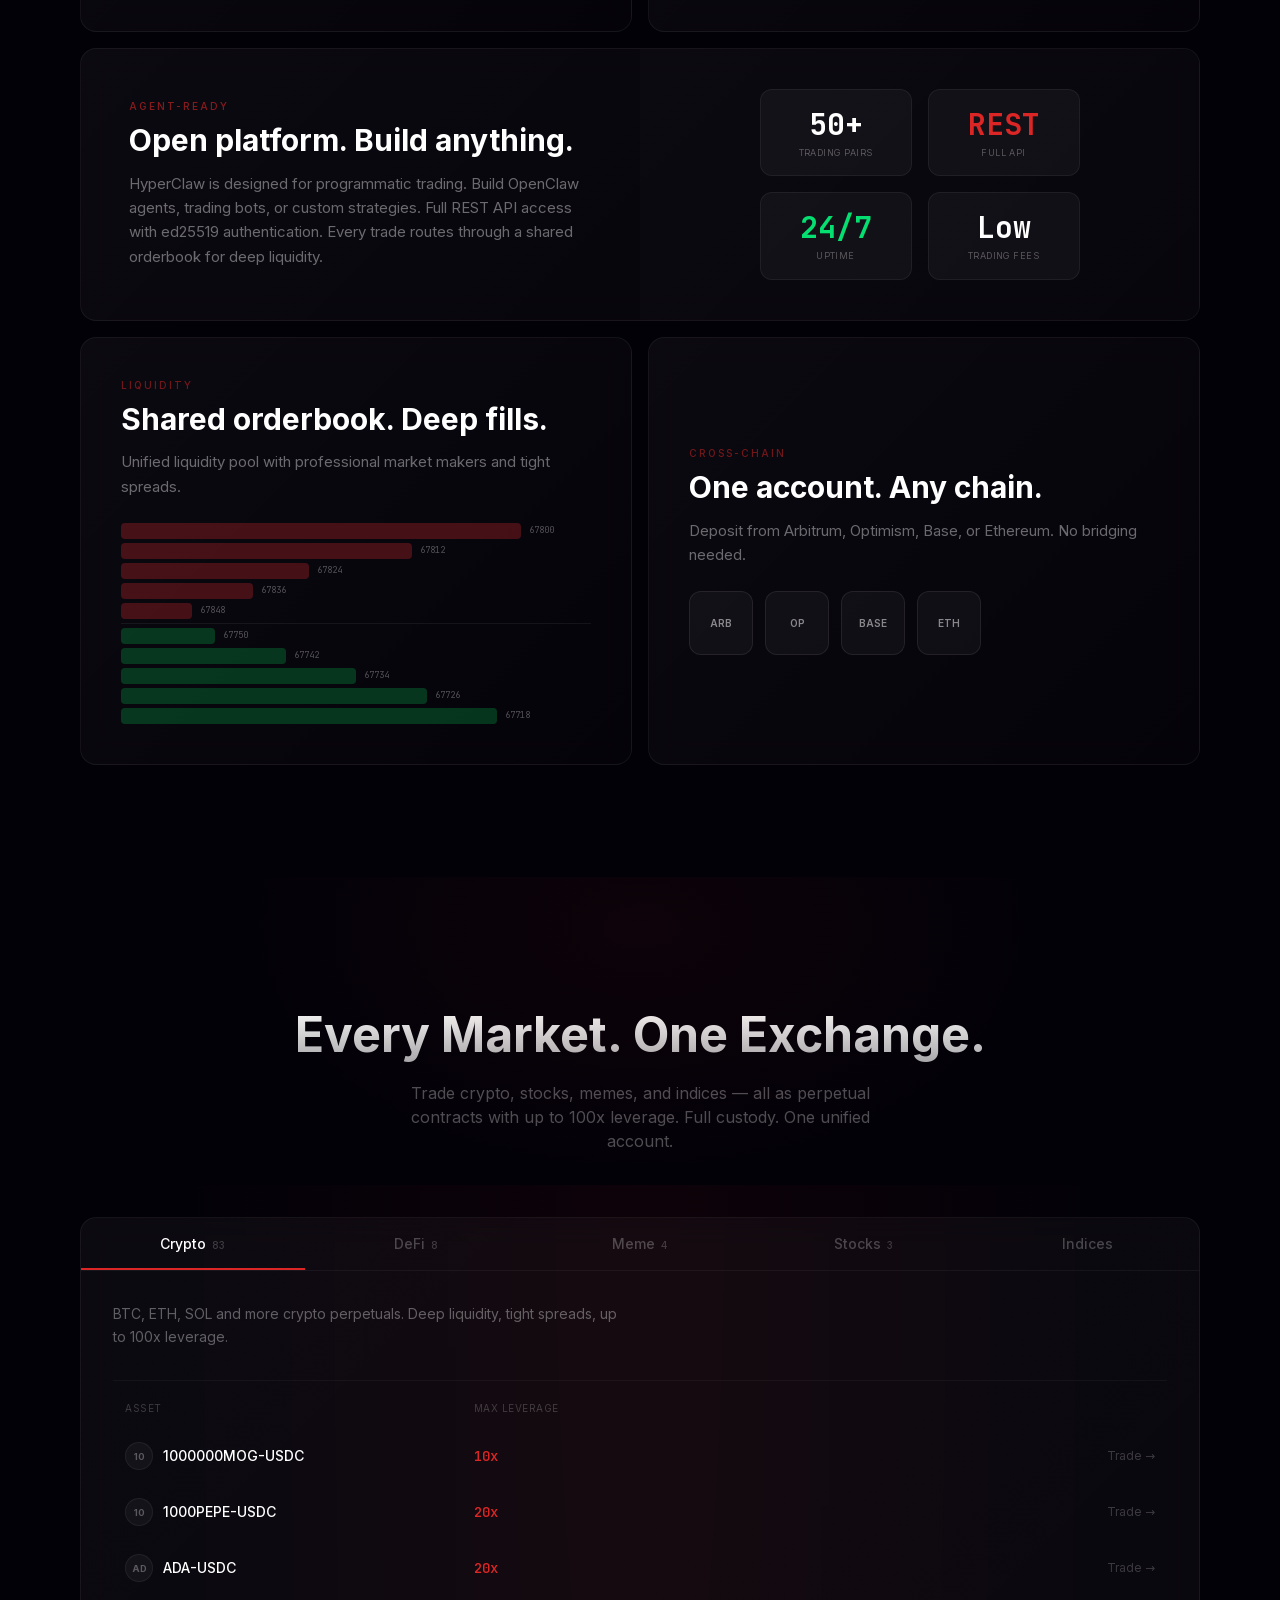
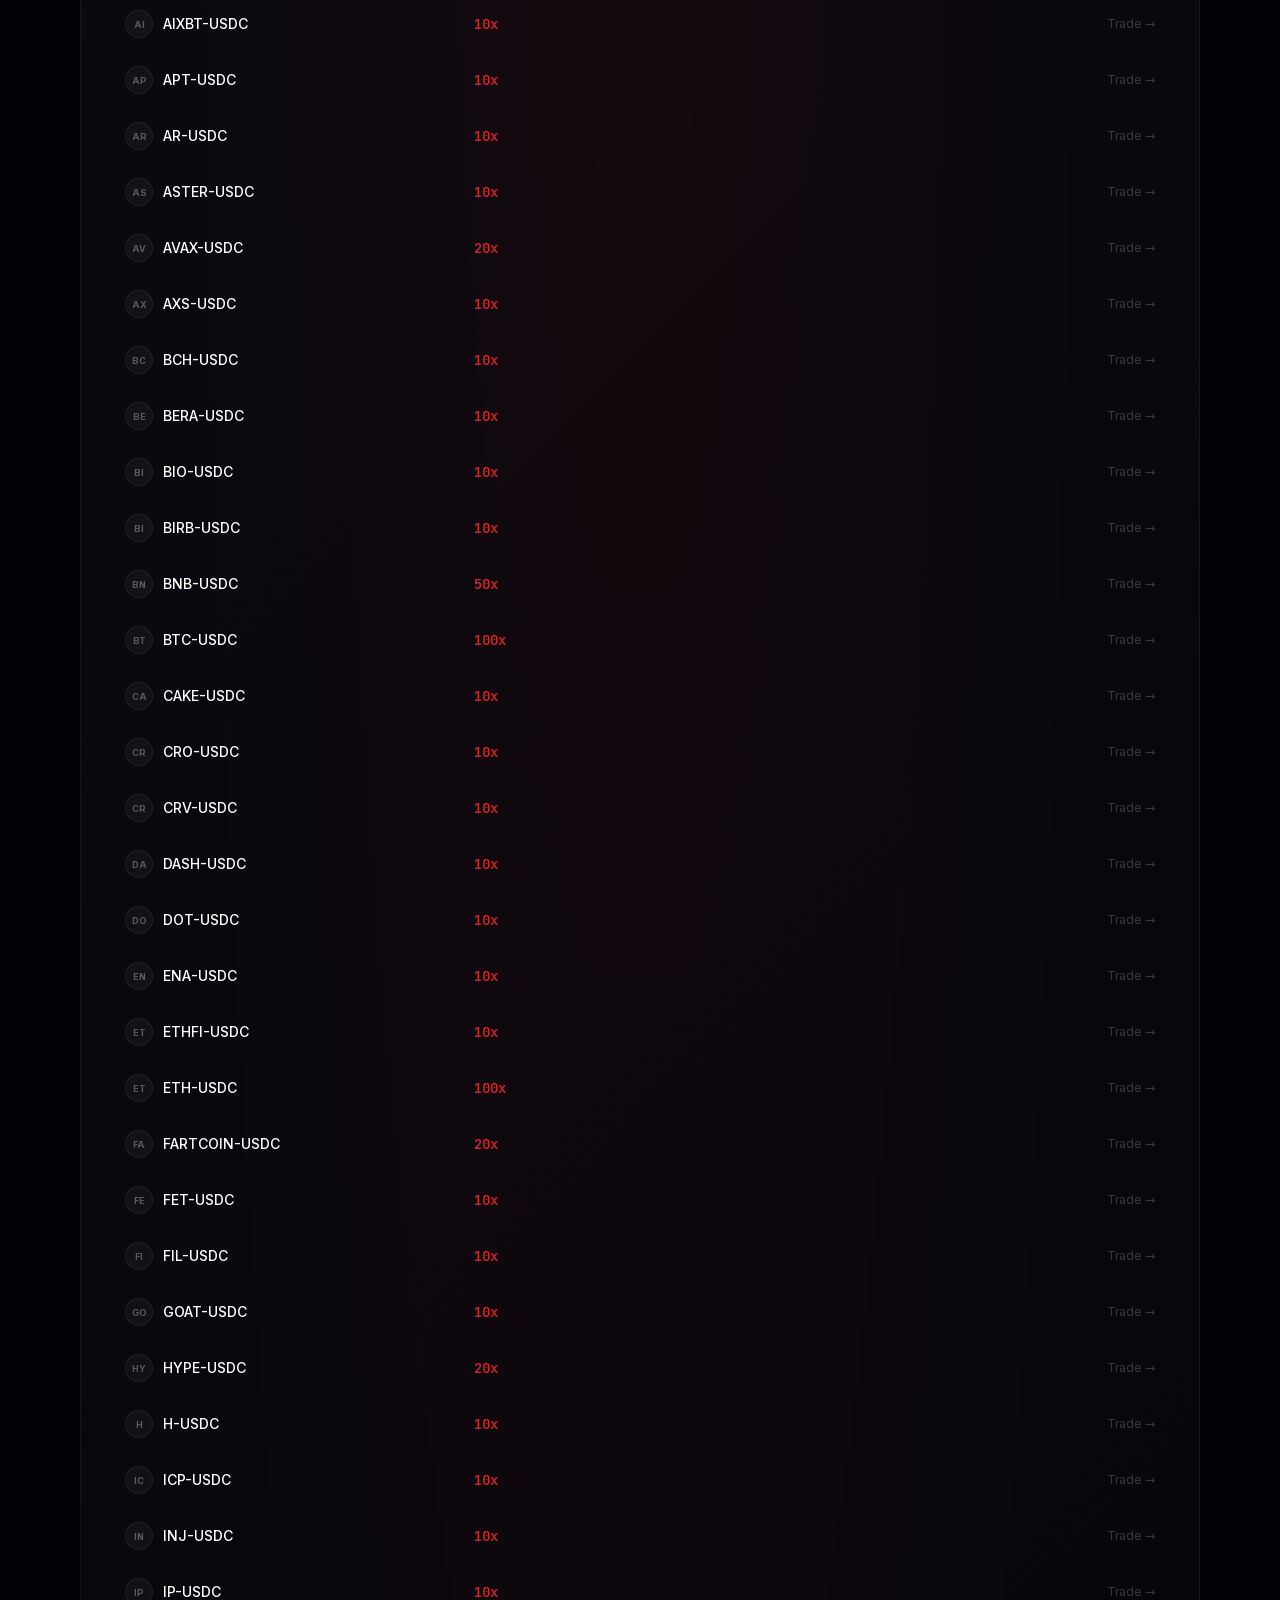
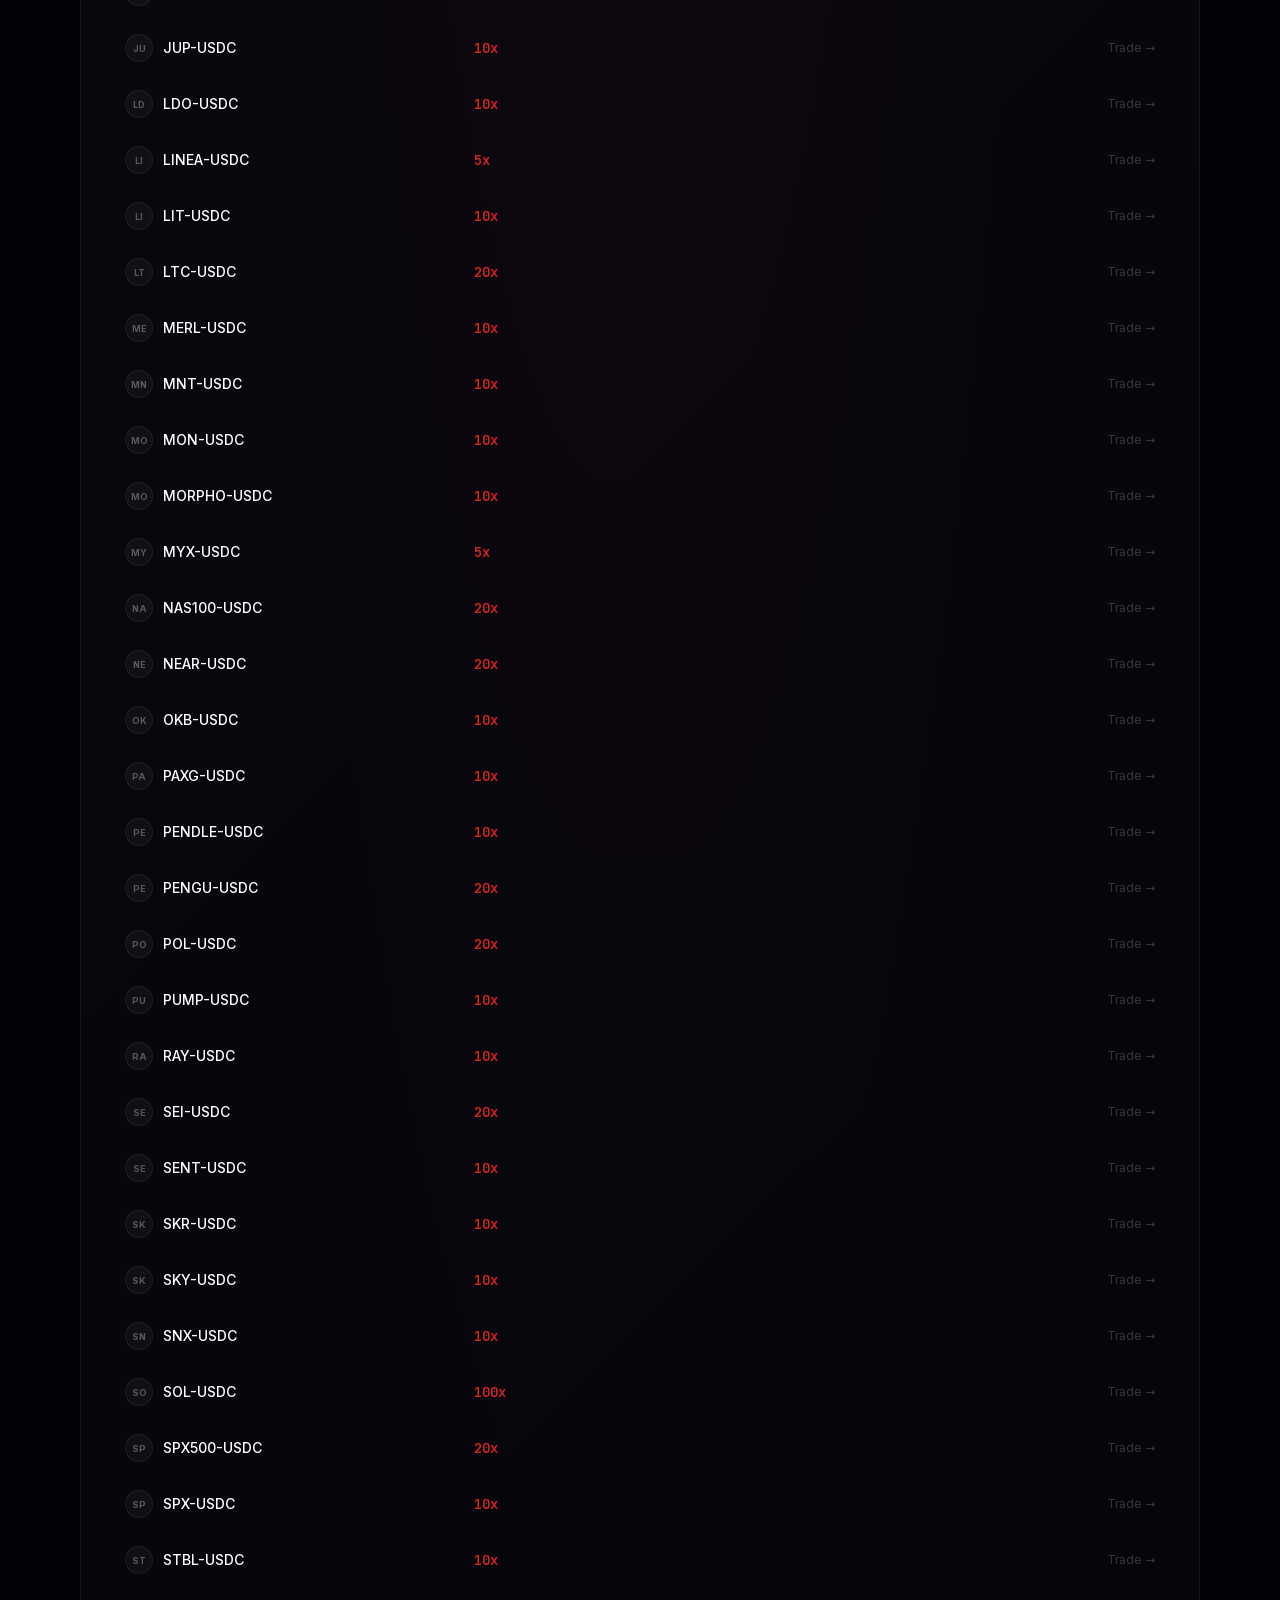
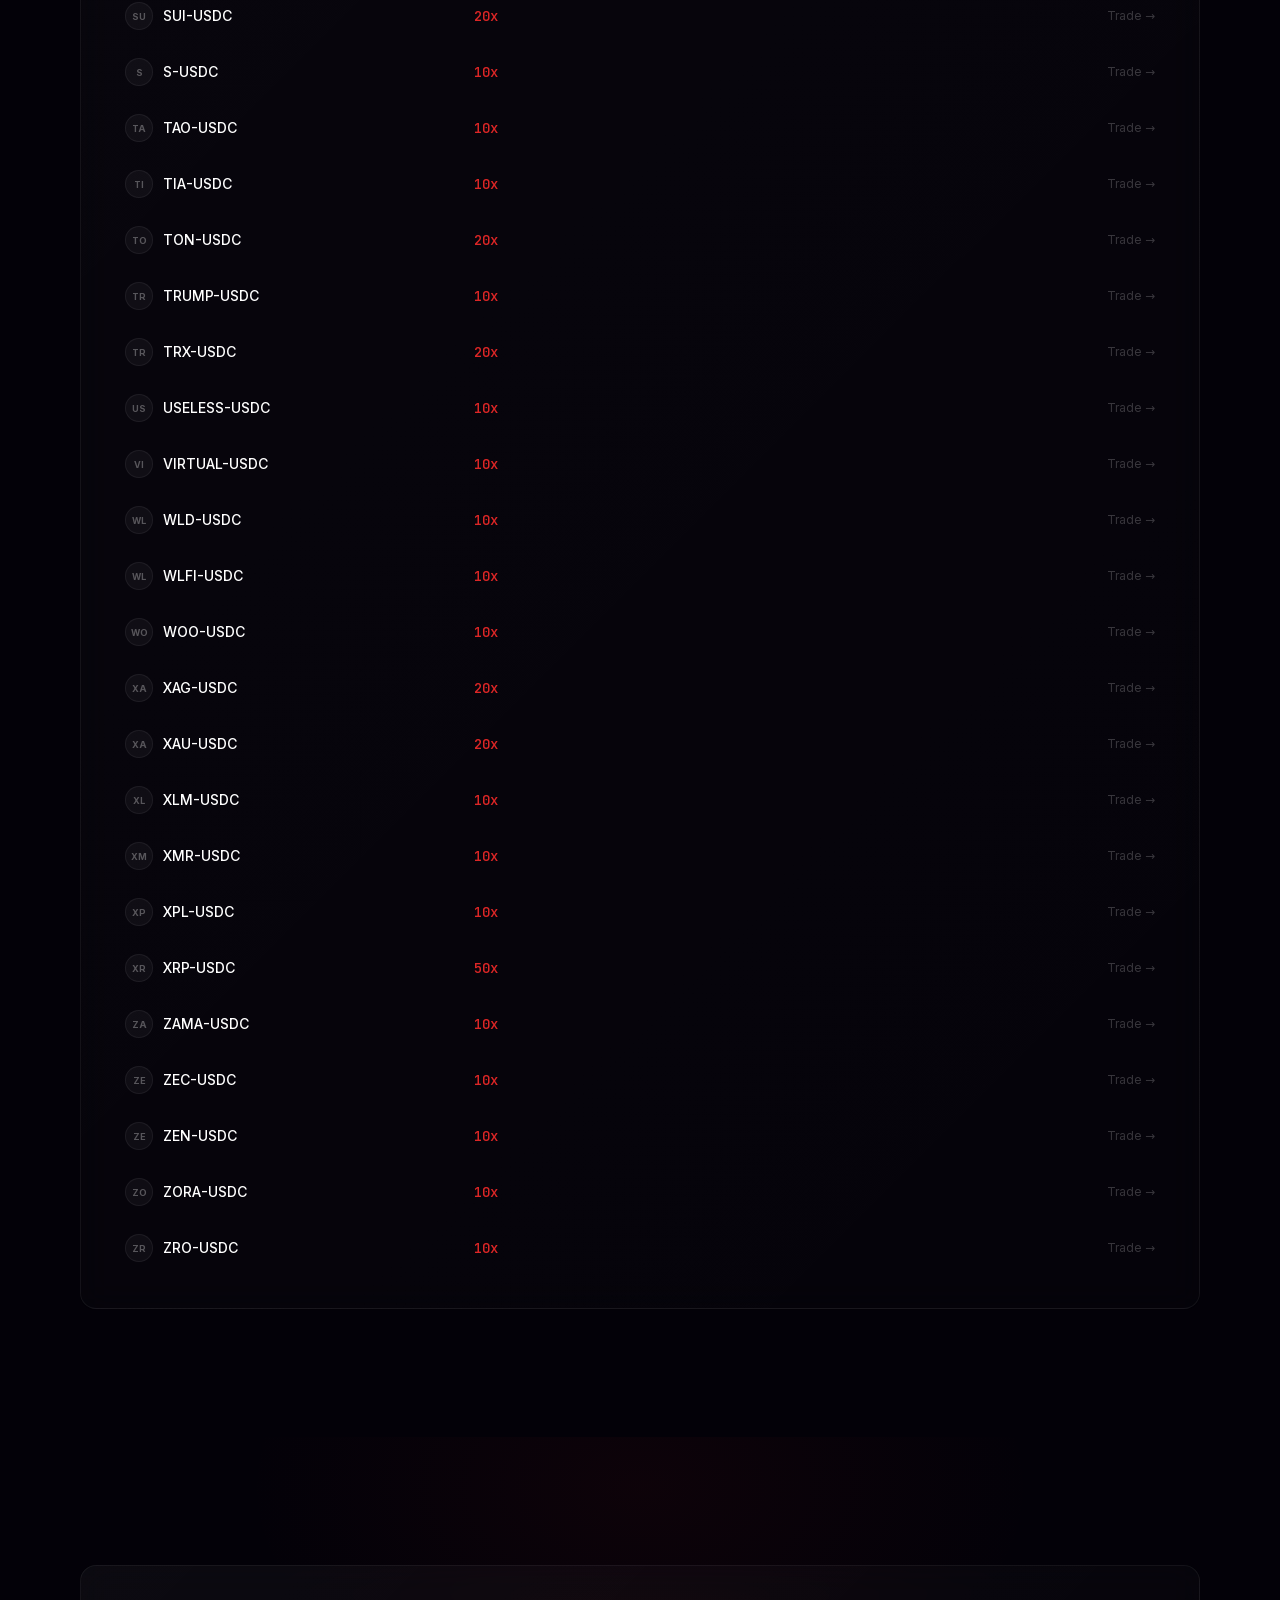
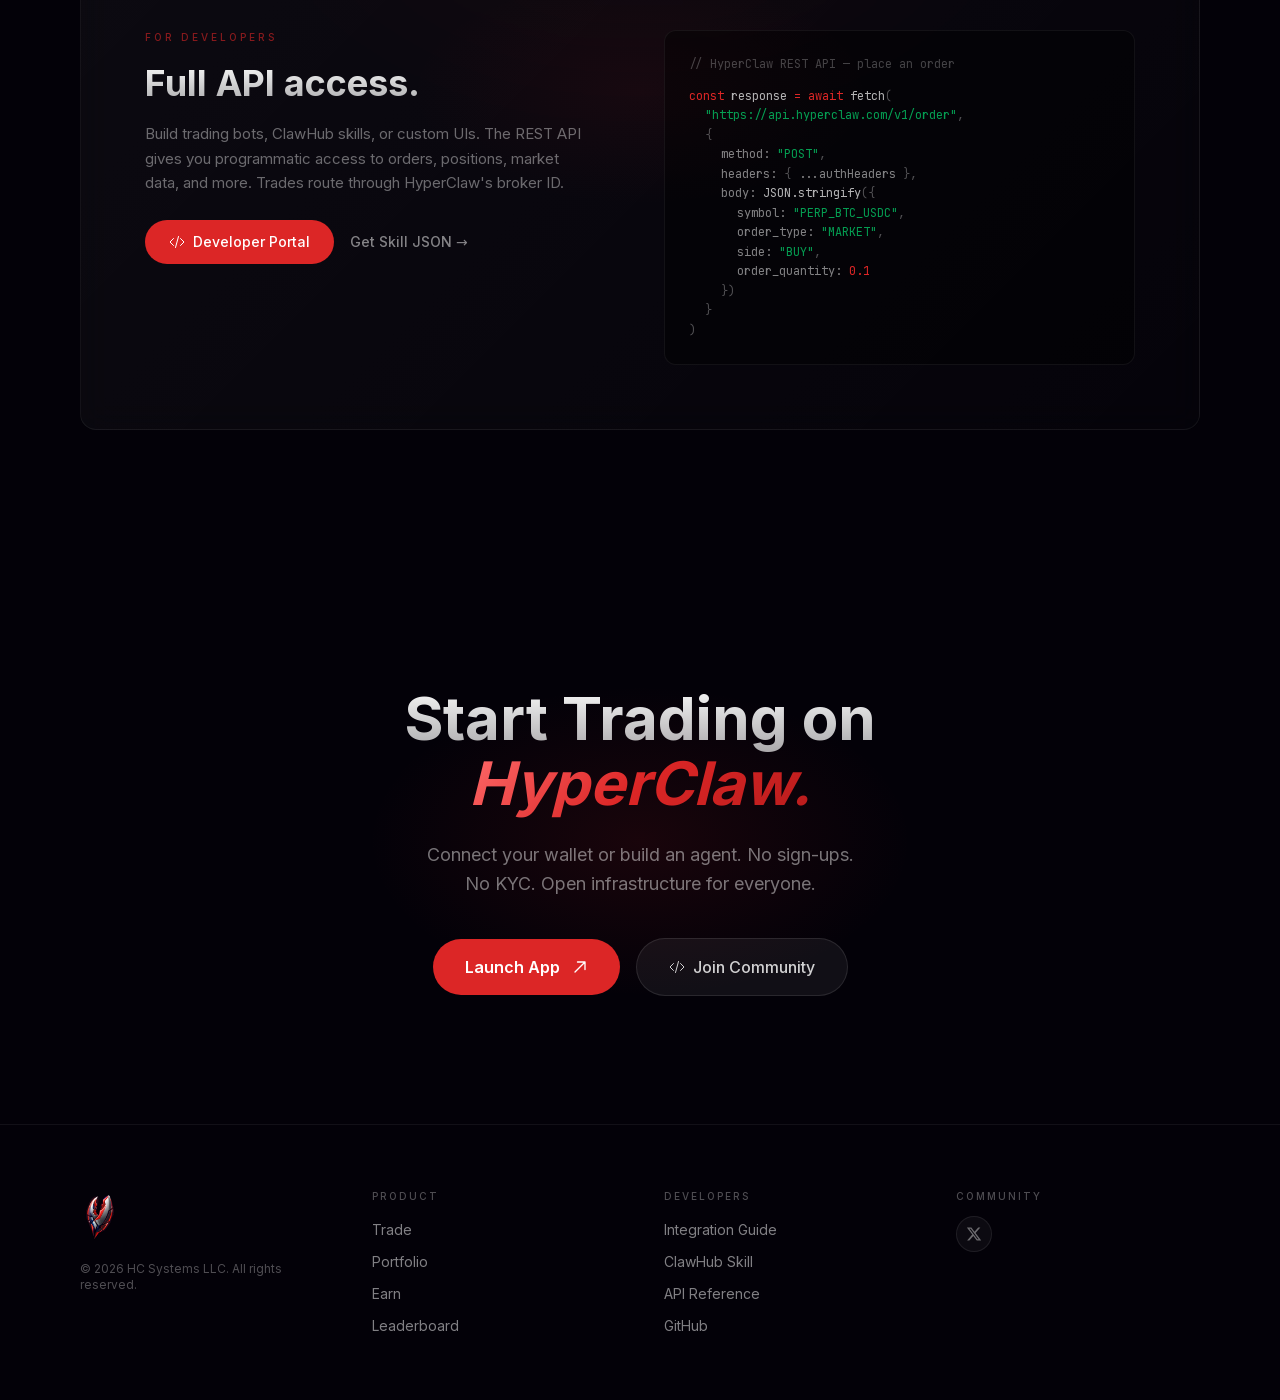
==== commit aef5b6d7: "update" ====
--- a/index.html
+++ b/index.html
@@ -8,7 +8,7 @@
     <link rel="preload" href="/_next/static/media/83afe278b6a6bb3c-s.p.3a6ba036.woff2" as="font" crossorigin=""
         type="font/woff2">
     <link rel="preload" as="image"
-        imagesrcset="/_next/image?url=%2Fhyperclaw_lockup_transparent.png&amp;w=640&amp;q=75&amp;dpl=dpl_25b3Mzhw2NrBCqvSkfMGMSu9iK44 1x, /_next/image?url=%2Fhyperclaw_lockup_transparent.png&amp;w=1080&amp;q=75&amp;dpl=dpl_25b3Mzhw2NrBCqvSkfMGMSu9iK44 2x">
+        imagesrcset="/logo">
     <link rel="stylesheet" href="/_next/static/chunks/c1f2c970ed09bef7.css?dpl=dpl_25b3Mzhw2NrBCqvSkfMGMSu9iK44"
         data-precedence="next">
     <link rel="stylesheet" href="/_next/static/chunks/b37acc524fcede1c.css?dpl=dpl_25b3Mzhw2NrBCqvSkfMGMSu9iK44"
@@ -278,13 +278,11 @@
             <div class="w-full px-4 sm:px-10 lg:px-16 py-2 sm:py-3 flex items-center justify-between"><a
                     class="shrink-0" href="/"><img alt="HyperClaw" width="500" height="120" decoding="async"
                         data-nimg="1" class="h-10 sm:h-[72px] w-auto"
-                        srcset="/_next/image?url=%2Fhyperclaw_lockup_transparent.png&amp;w=640&amp;q=75&amp;dpl=dpl_25b3Mzhw2NrBCqvSkfMGMSu9iK44 1x, /_next/image?url=%2Fhyperclaw_lockup_transparent.png&amp;w=1080&amp;q=75&amp;dpl=dpl_25b3Mzhw2NrBCqvSkfMGMSu9iK44 2x"
-                        src="/_next/image?url=%2Fhyperclaw_lockup_transparent.png&amp;w=1080&amp;q=75&amp;dpl=dpl_25b3Mzhw2NrBCqvSkfMGMSu9iK44"
+                        src="/logo.png"
                         style="color: transparent;"></a>
                 <nav
                     class="hidden md:flex items-center gap-0.5 bg-white/[0.04] border border-white/[0.07] rounded-full px-1.5 py-1">
-                    <a class="px-4 py-1.5 rounded-full text-sm text-white/70 hover:text-white hover:bg-white/[0.08] transition-all duration-200 font-medium"
-                        href="/trade">Trade</a><a
+                    <a
                         class="px-4 py-1.5 rounded-full text-sm text-white/70 hover:text-white hover:bg-white/[0.08] transition-all duration-200 font-medium"
                         href="/portfolio">Portfolio</a><a
                         class="px-4 py-1.5 rounded-full text-sm text-white/70 hover:text-white hover:bg-white/[0.08] transition-all duration-200 font-medium"
@@ -4135,8 +4133,7 @@
                 <div class="max-w-6xl mx-auto grid grid-cols-2 md:grid-cols-2 lg:grid-cols-4 gap-8 sm:gap-12">
                     <div><img alt="HyperClaw" loading="lazy" width="300" height="72" decoding="async" data-nimg="1"
                             class="h-14 w-auto mb-4"
-                            srcset="/_next/image?url=%2Fhyperclaw_lockup_transparent.png&amp;w=384&amp;q=75&amp;dpl=dpl_25b3Mzhw2NrBCqvSkfMGMSu9iK44 1x, /_next/image?url=%2Fhyperclaw_lockup_transparent.png&amp;w=640&amp;q=75&amp;dpl=dpl_25b3Mzhw2NrBCqvSkfMGMSu9iK44 2x"
-                            src="/_next/image?url=%2Fhyperclaw_lockup_transparent.png&amp;w=640&amp;q=75&amp;dpl=dpl_25b3Mzhw2NrBCqvSkfMGMSu9iK44"
+                            src="/logo.png"
                             style="color: transparent;">
                         <p class="text-xs text-white/30">© 2026 HC Systems LLC. All rights reserved.</p>
                     </div>
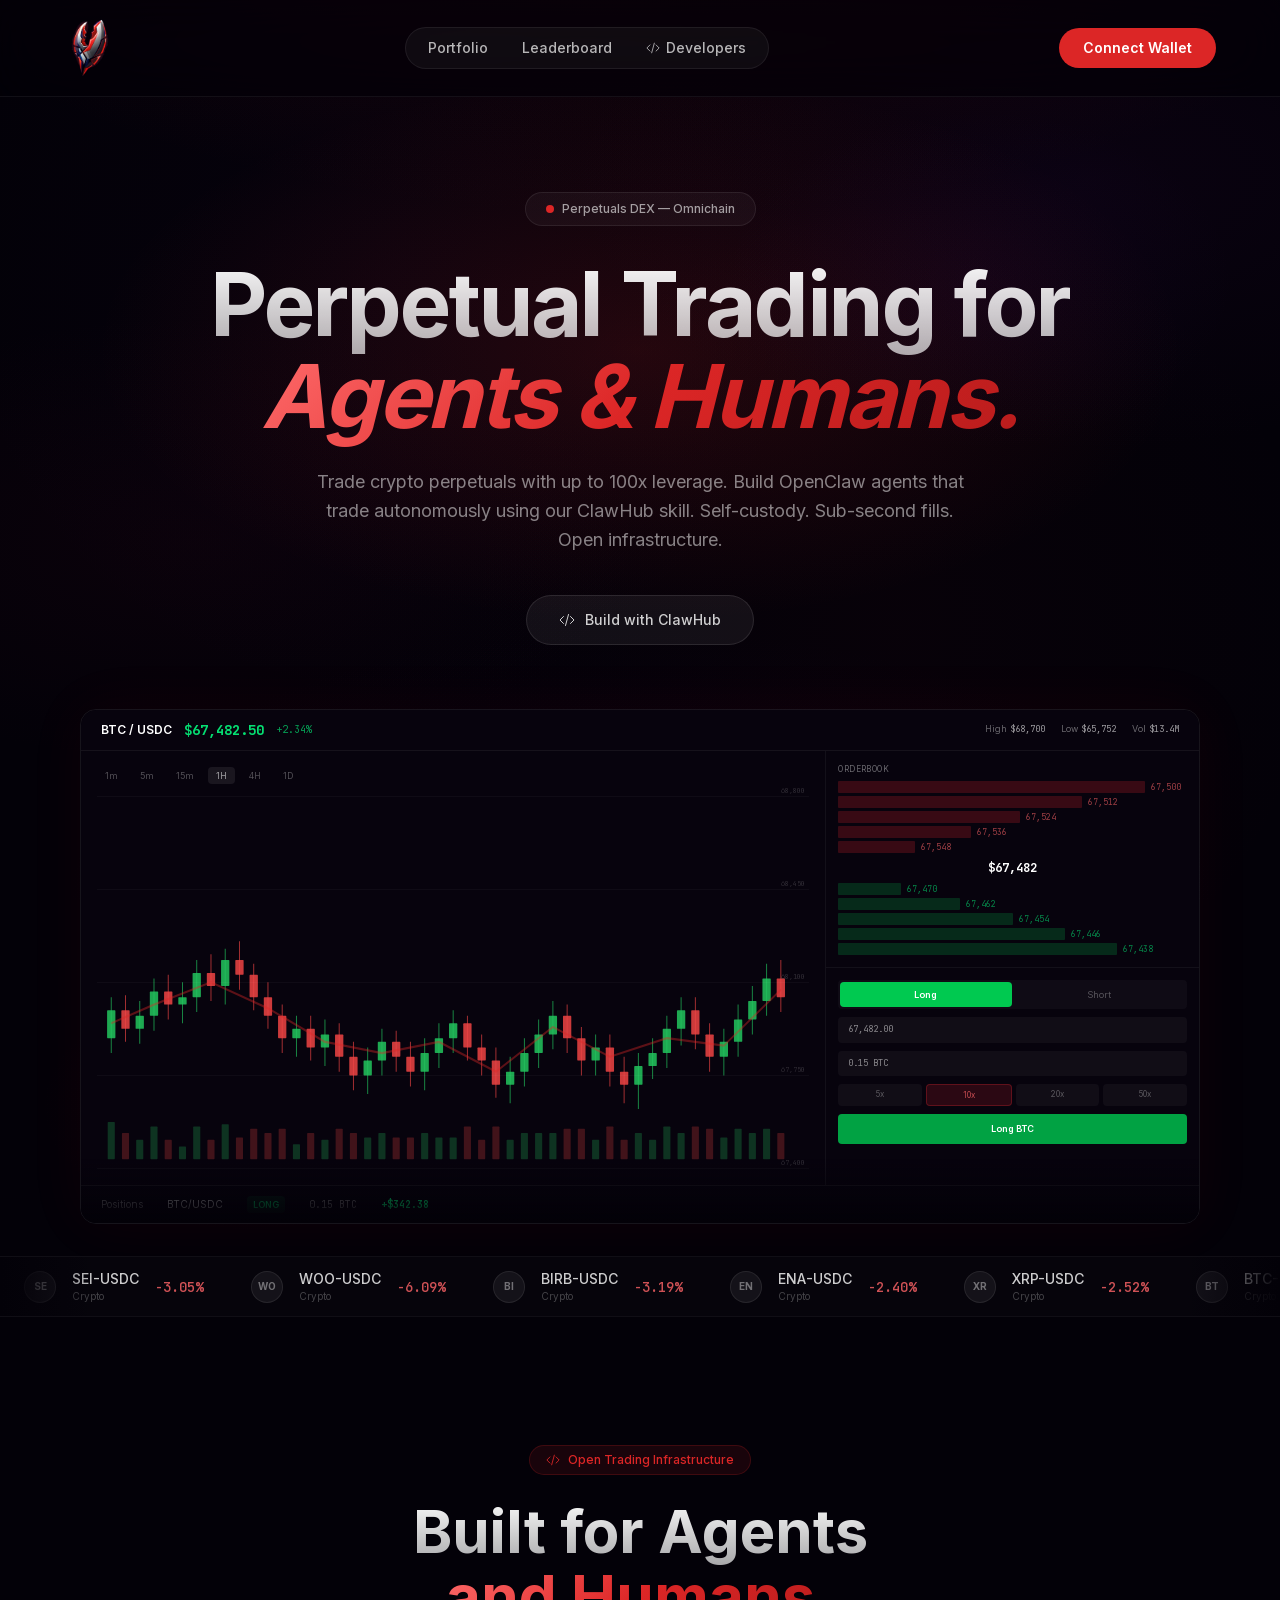
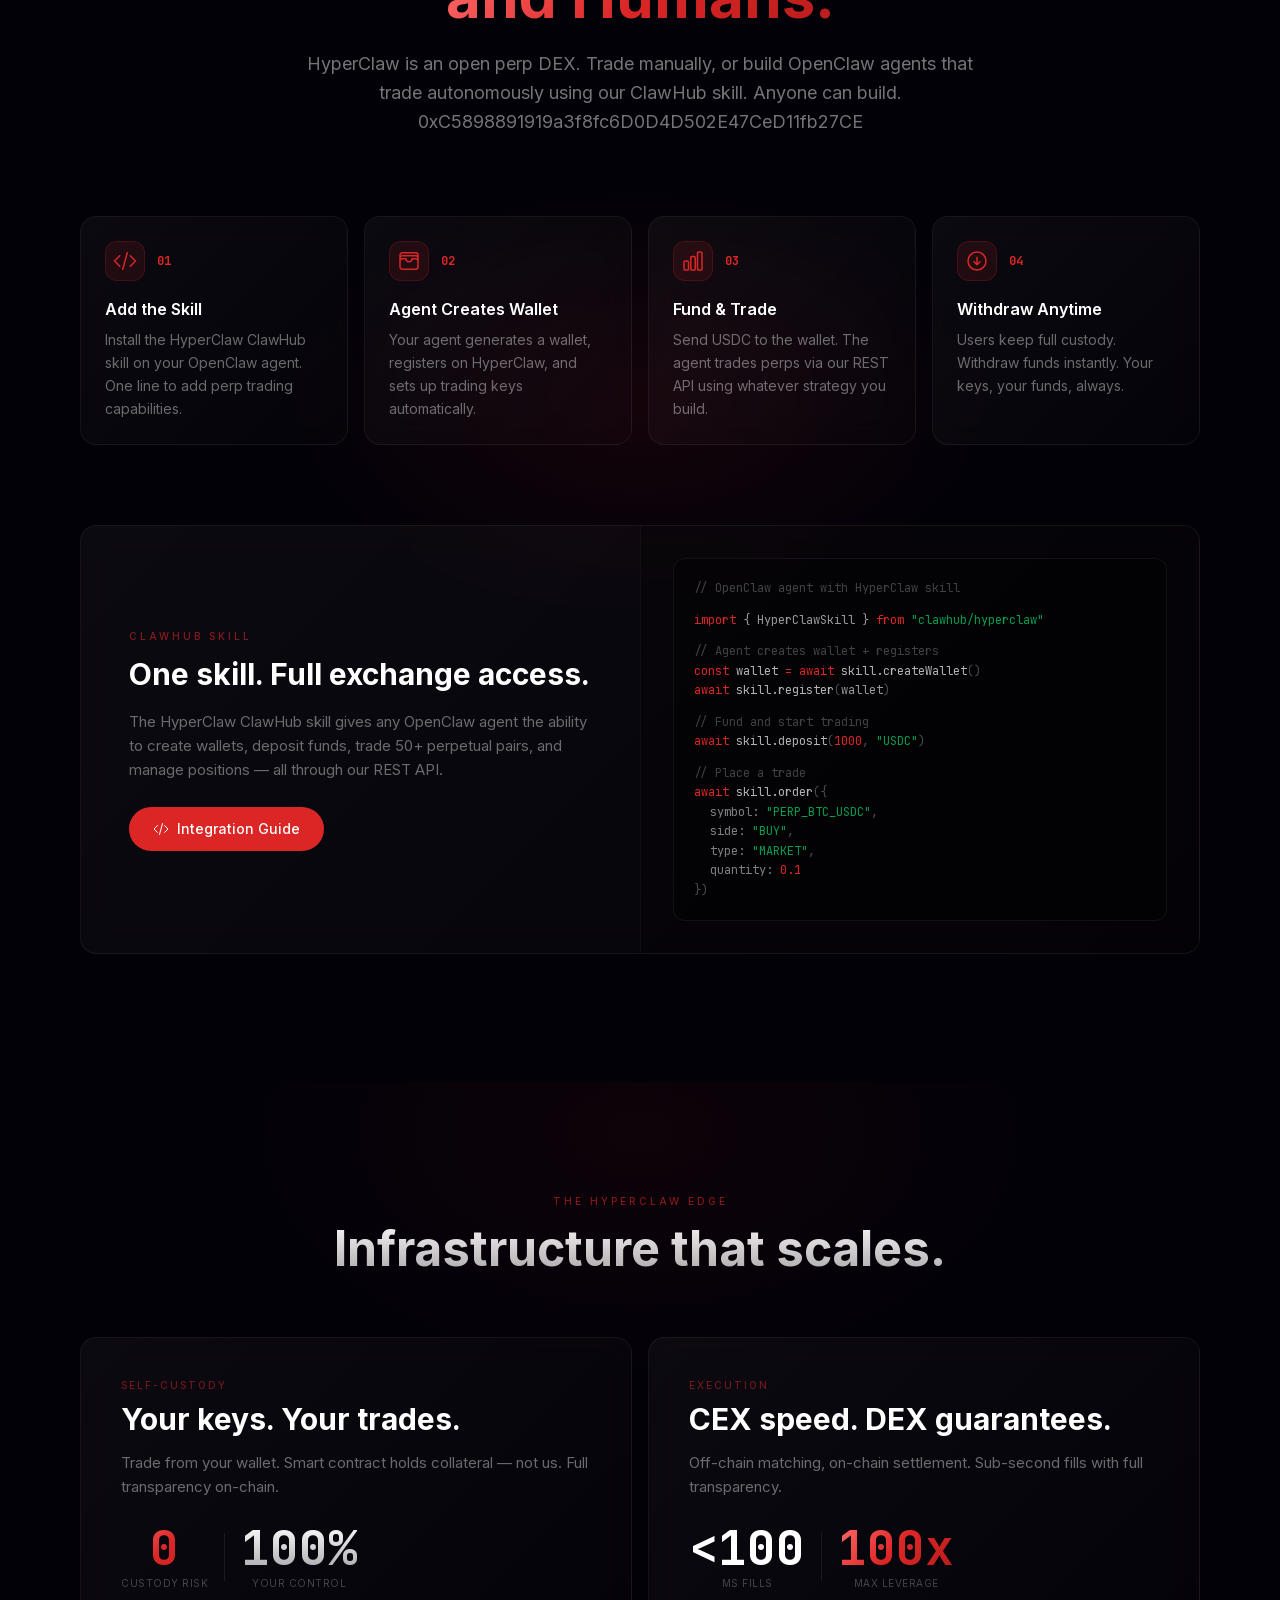
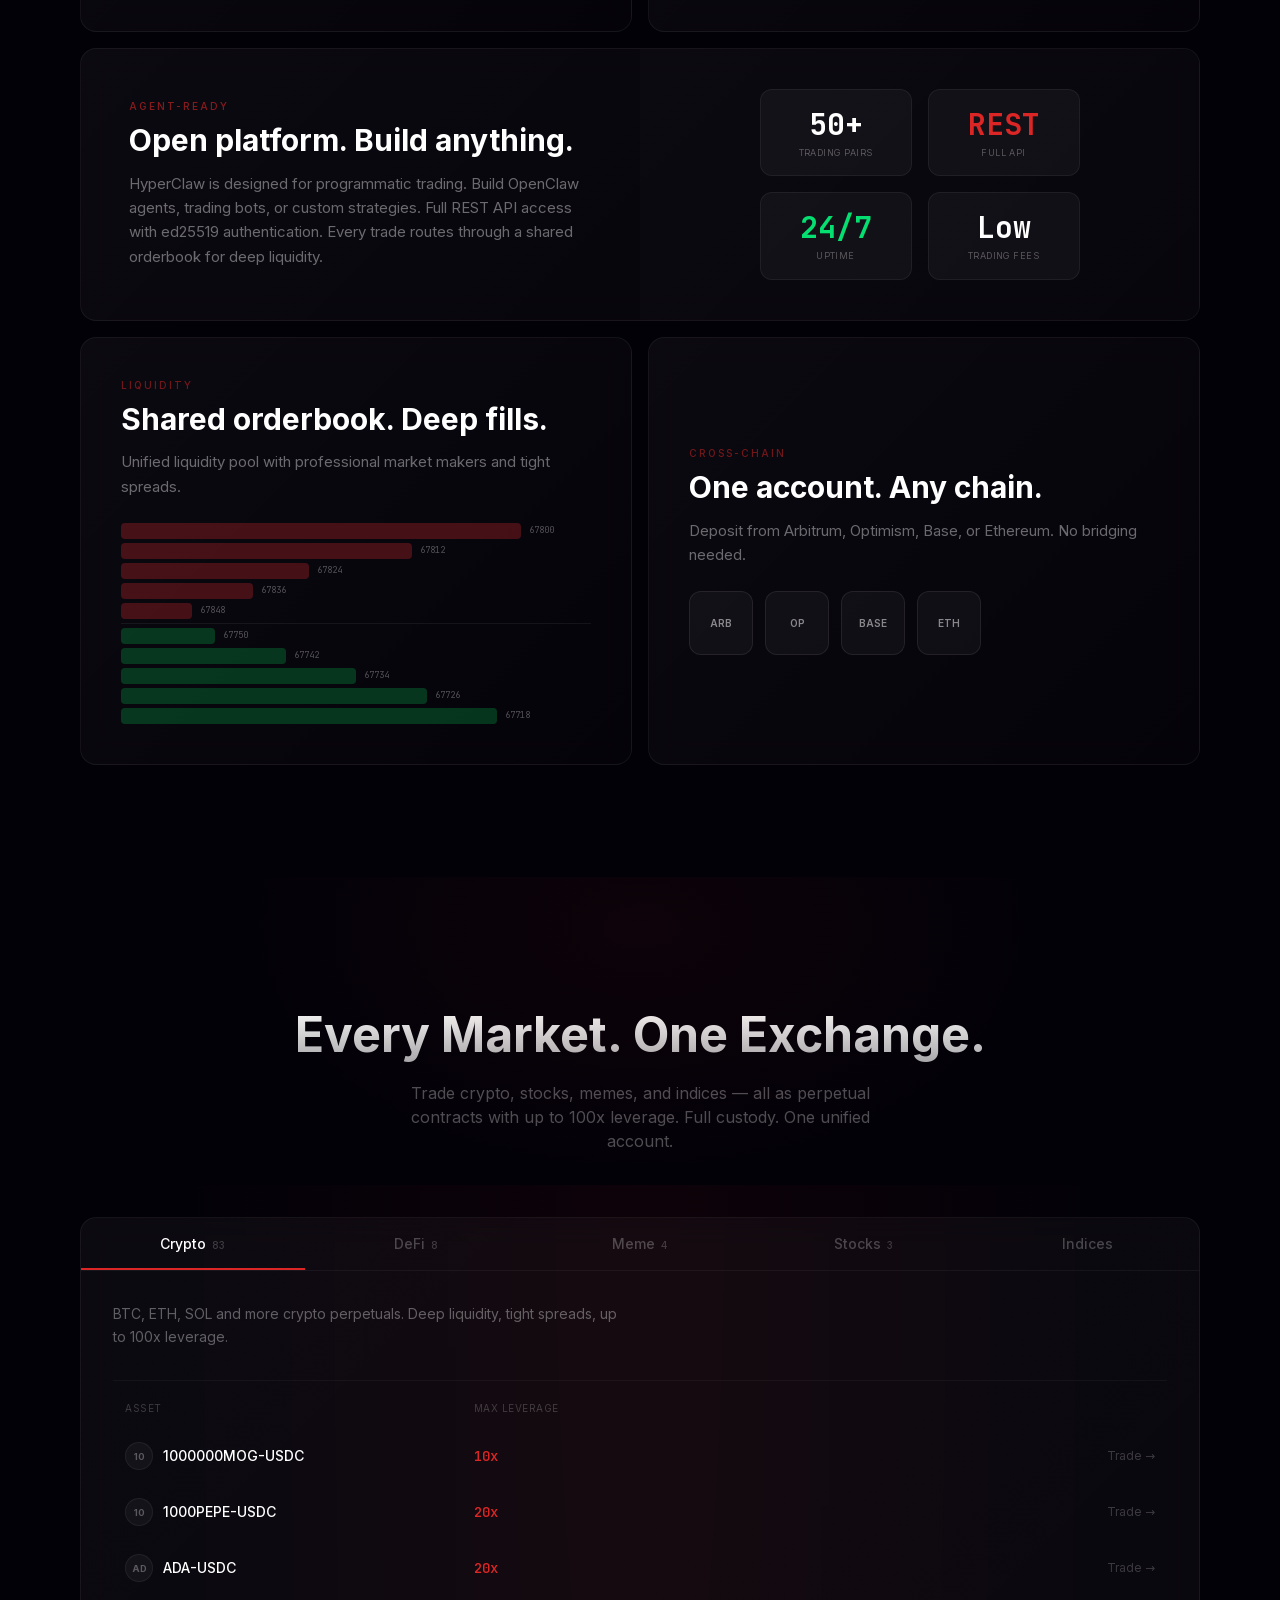
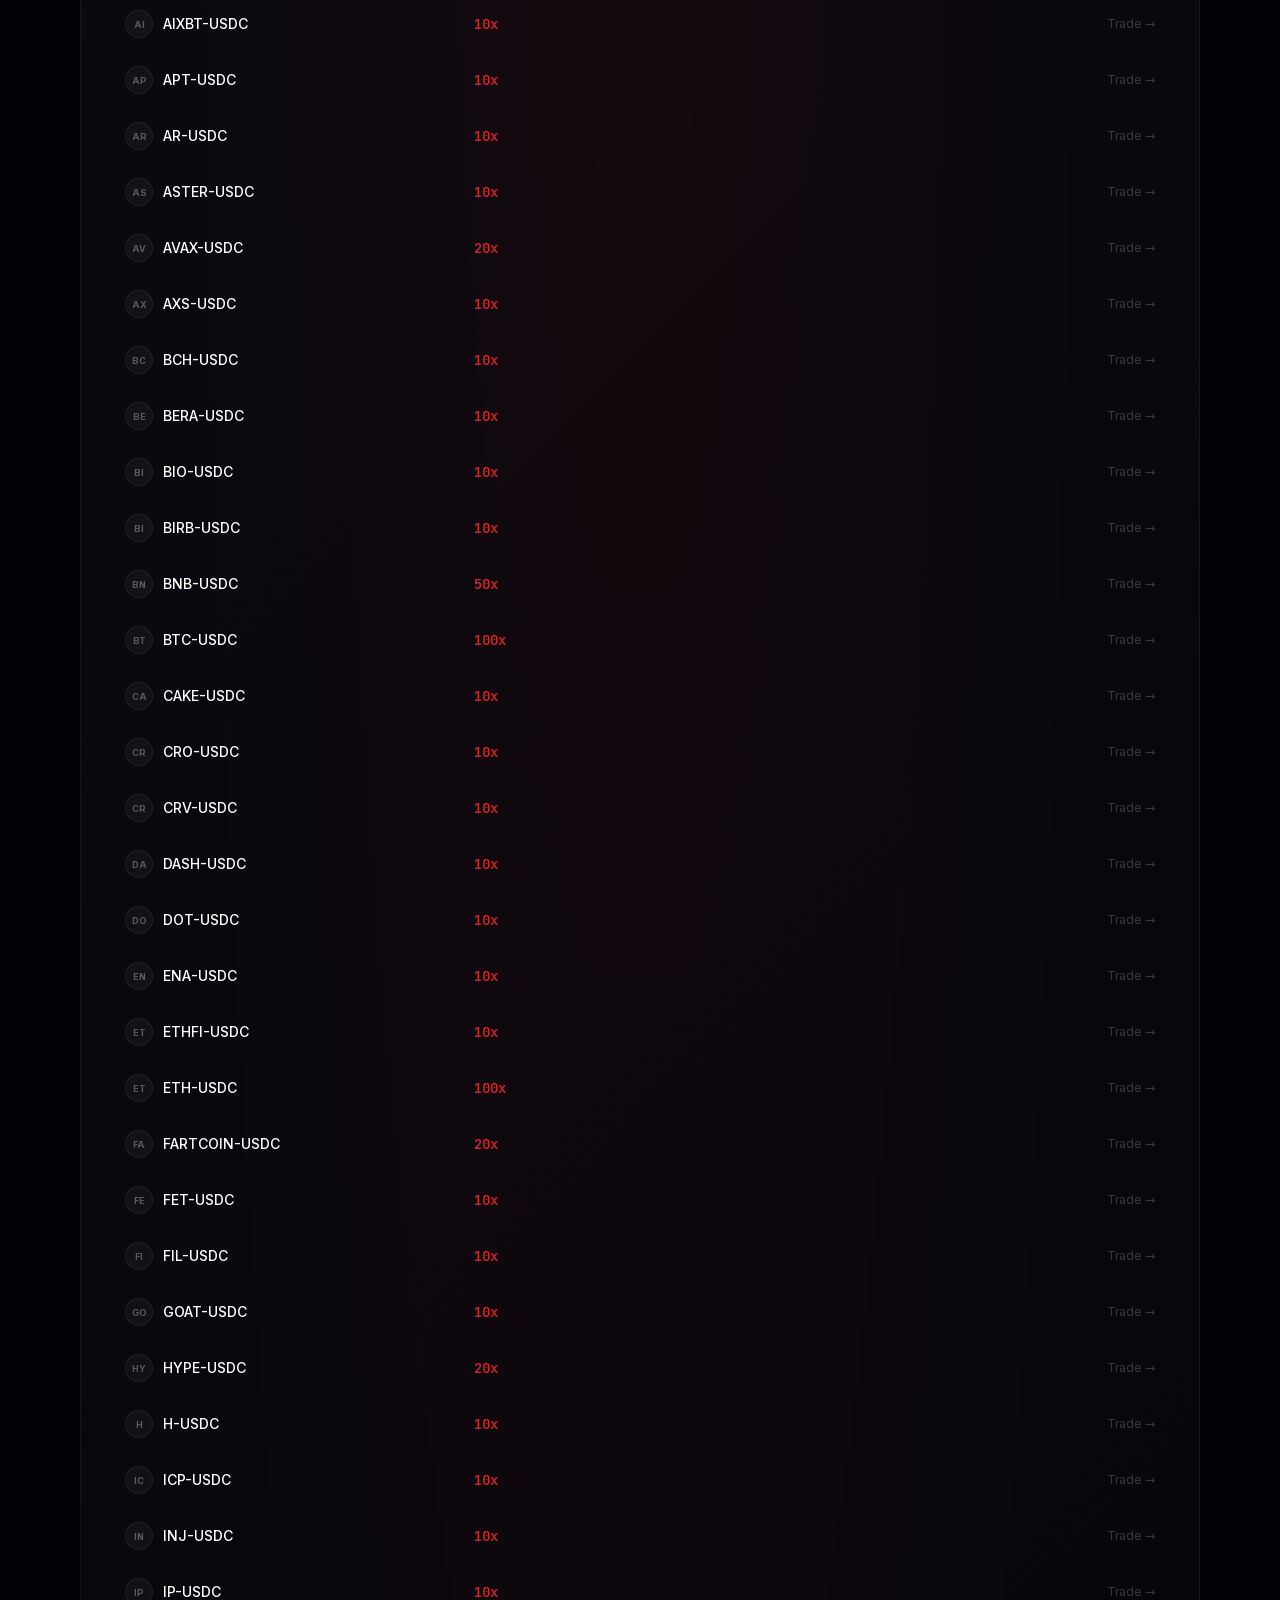
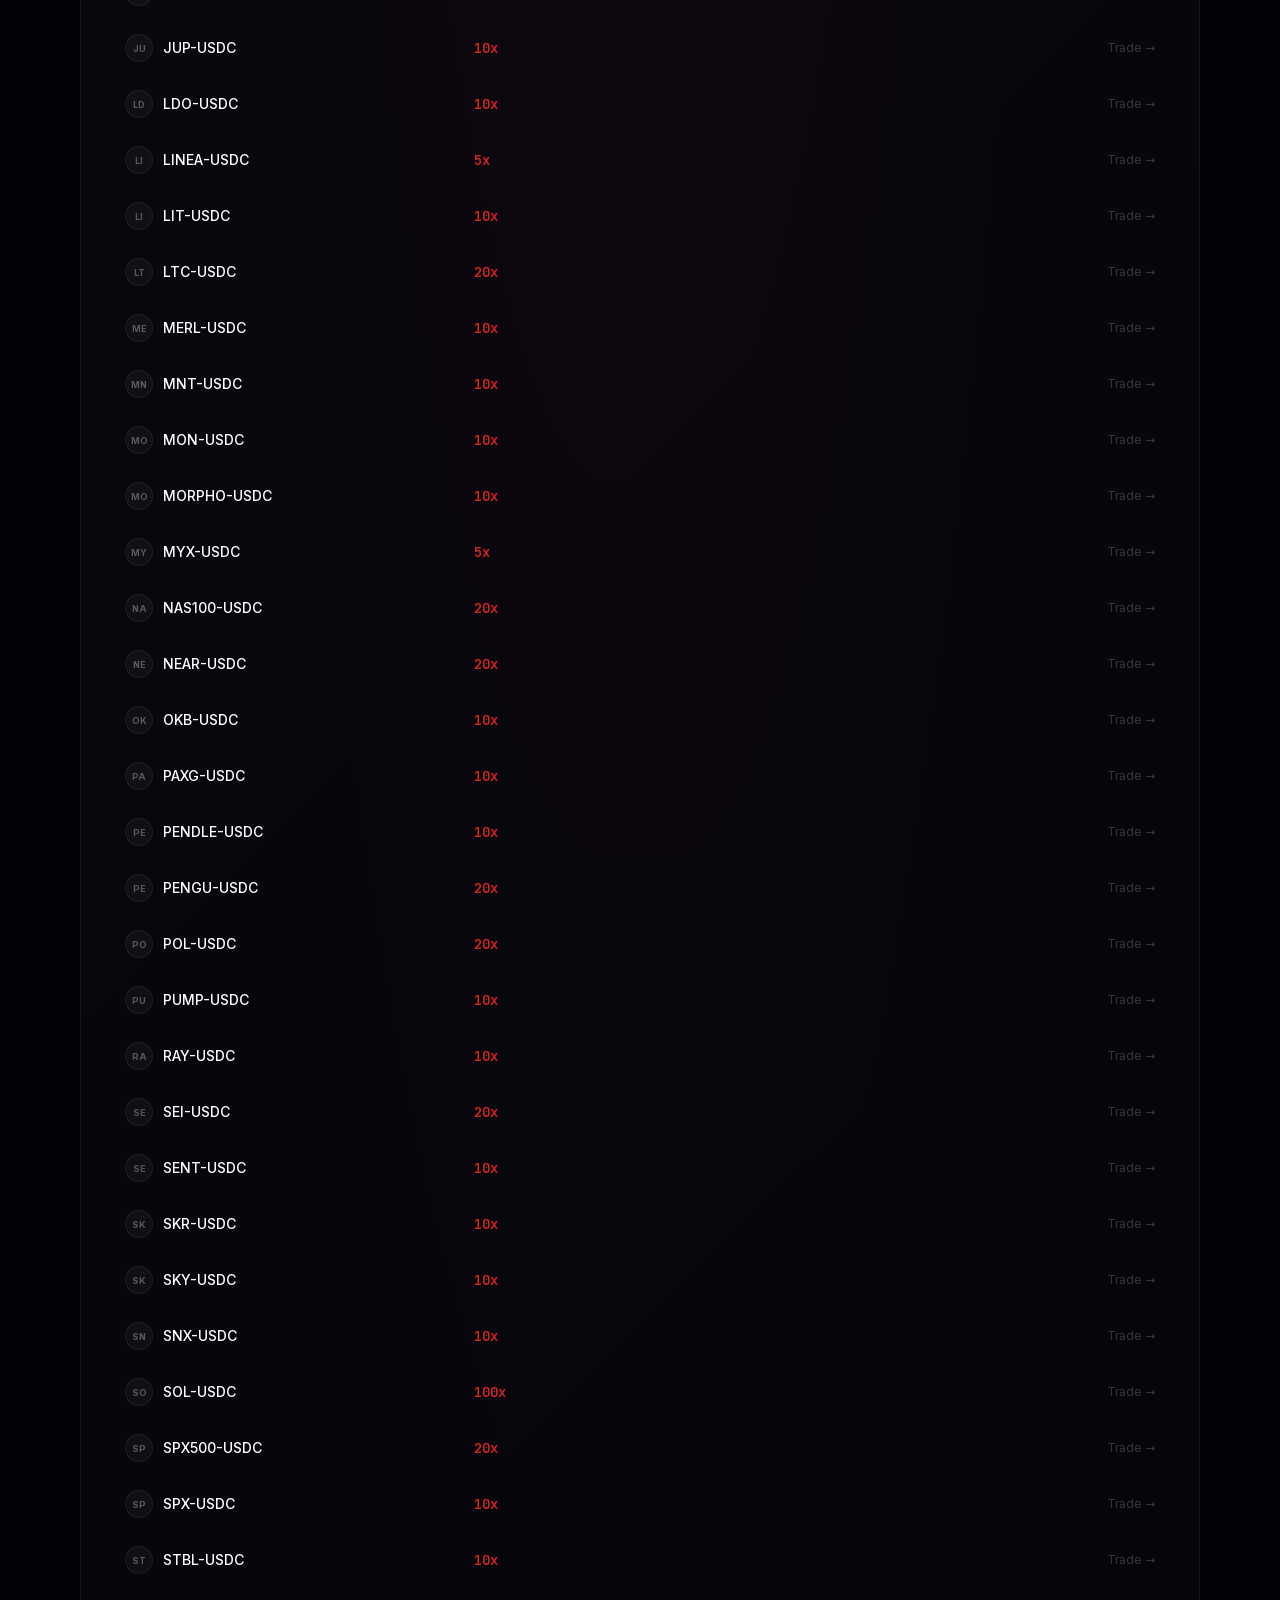
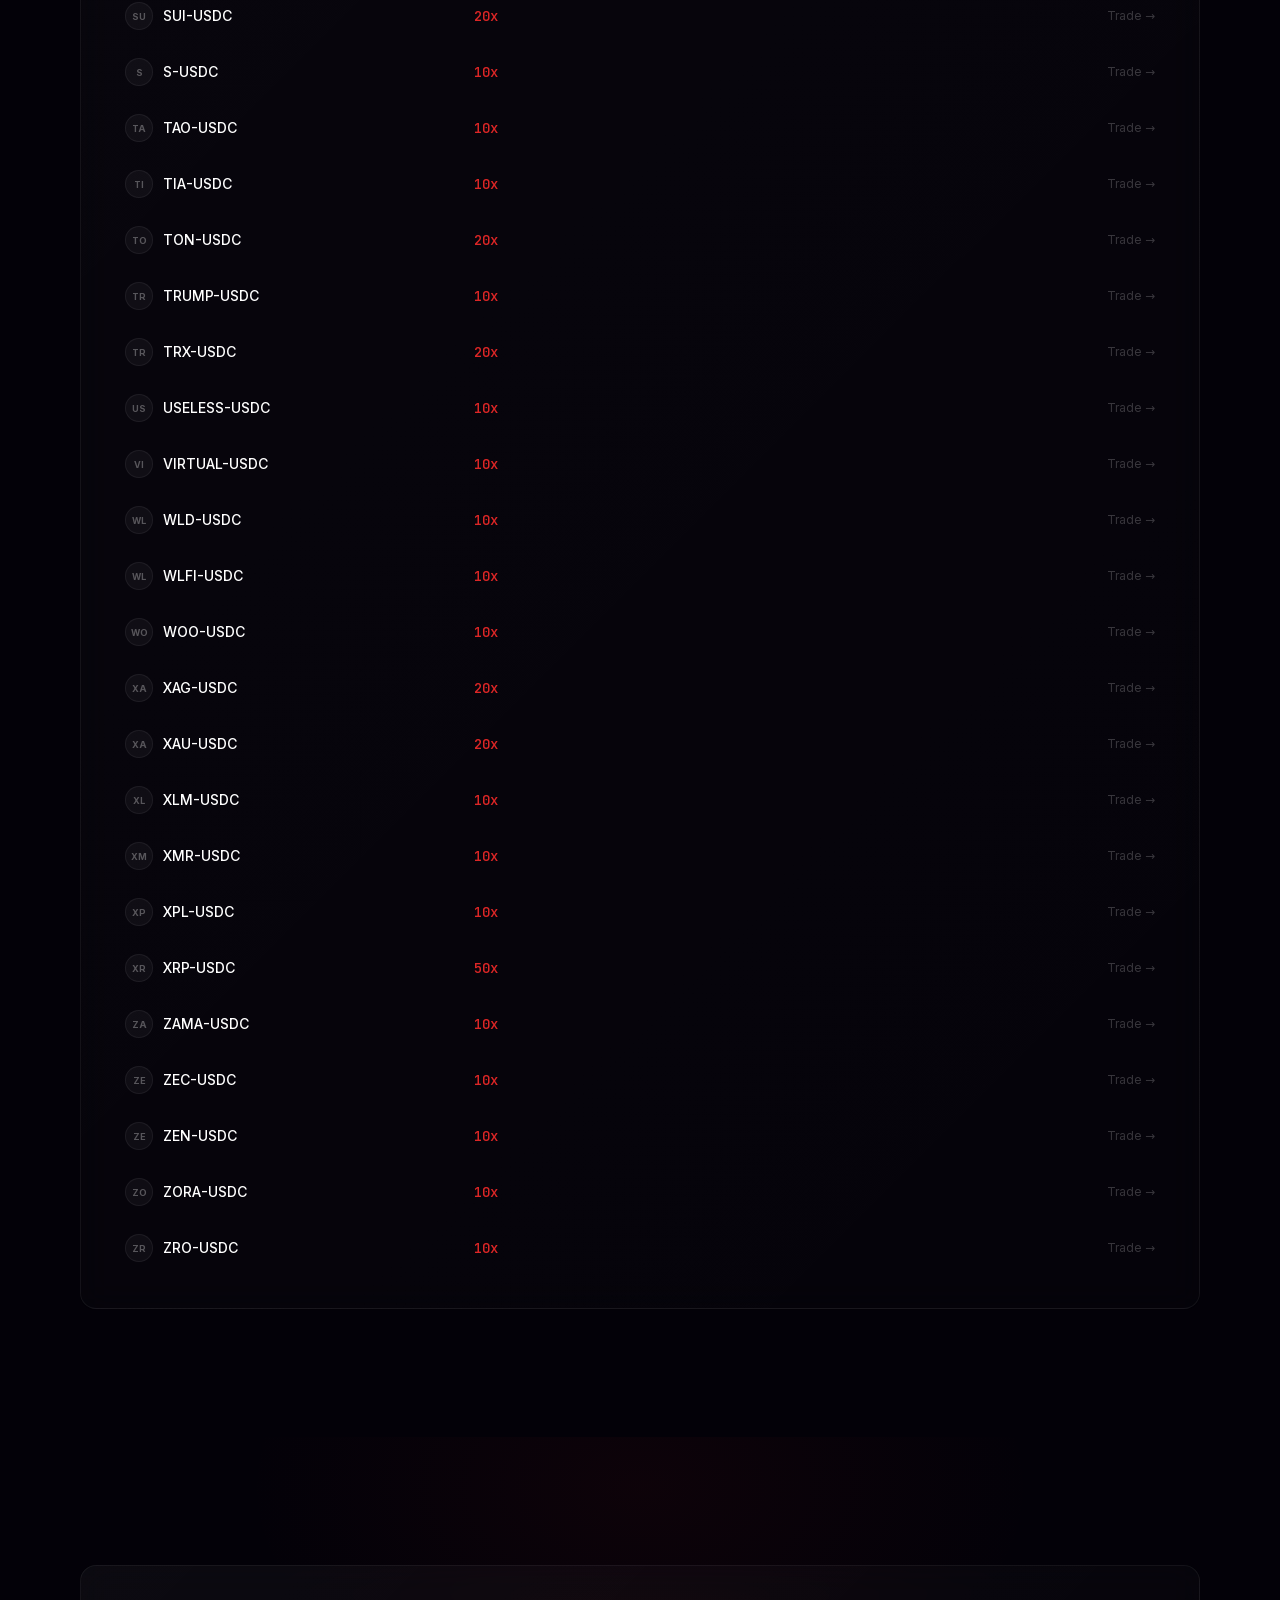
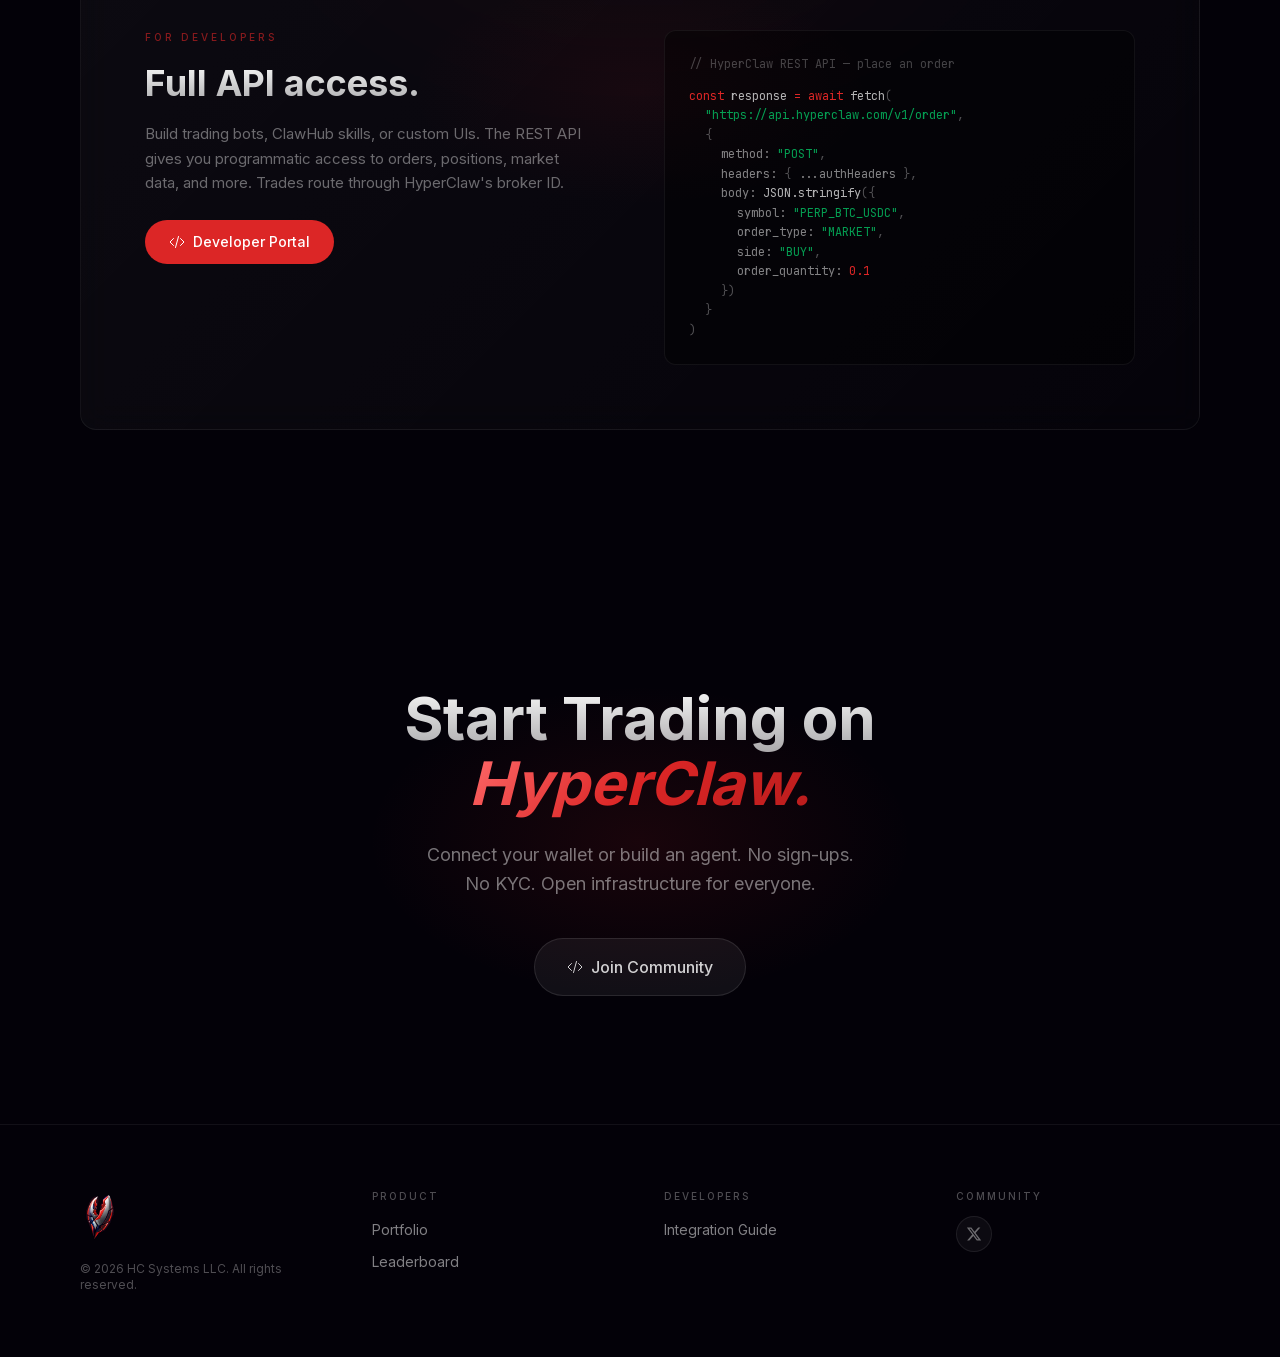
==== commit b990cf93: "update" ====
--- a/index.html
+++ b/index.html
@@ -335,13 +335,6 @@
                         infrastructure.</p>
                     <div class="animate-fade-in-up flex items-center justify-center gap-3 sm:gap-4 flex-wrap"
                         style="animation-delay: 0.15s;"><a
-                            class="group inline-flex items-center gap-2 sm:gap-2.5 bg-[#DC2626] hover:bg-[#EF4444] text-white font-semibold px-6 sm:px-8 py-3 sm:py-3.5 rounded-full text-sm transition-all duration-300 hover:shadow-[0_0_40px_rgba(220,38,38,0.35)] hover:scale-[1.02]"
-                            href="/trade"><span>Start Trading</span><svg
-                                class="w-4 h-4 transition-transform group-hover:translate-x-0.5 group-hover:-translate-y-0.5"
-                                fill="none" stroke="currentColor" viewBox="0 0 24 24" stroke-width="2">
-                                <path stroke-linecap="round" stroke-linejoin="round"
-                                    d="M4.5 19.5l15-15m0 0H8.25m11.25 0v11.25"></path>
-                            </svg></a><a
                             class="inline-flex items-center gap-2 sm:gap-2.5 bg-white/[0.06] hover:bg-white/[0.1] border border-white/[0.1] text-white/80 hover:text-white font-medium px-6 sm:px-8 py-3 sm:py-3.5 rounded-full text-sm transition-all duration-200"
                             href="/developers"><svg class="w-4 h-4" fill="none" stroke="currentColor"
                                 viewBox="0 0 24 24" stroke-width="1.5">
@@ -2760,9 +2753,7 @@
                                             <path stroke-linecap="round" stroke-linejoin="round"
                                                 d="M17.25 6.75L22.5 12l-5.25 5.25m-10.5 0L1.5 12l5.25-5.25m7.5-3l-4.5 16.5">
                                             </path>
-                                        </svg>Integration Guide</a><a
-                                        class="text-white/40 hover:text-white/70 text-sm font-medium transition-all"
-                                        href="/api/skill">Get Skill JSON →</a></div>
+                                        </svg>Integration Guide</a></div>
                             </div>
                             <div
                                 class="p-4 sm:p-6 lg:p-8 bg-black/30 sm:border-l border-t sm:border-t-0 border-white/[0.04]">
@@ -4061,9 +4052,7 @@
                                         <path stroke-linecap="round" stroke-linejoin="round"
                                             d="M17.25 6.75L22.5 12l-5.25 5.25m-10.5 0L1.5 12l5.25-5.25m7.5-3l-4.5 16.5">
                                         </path>
-                                    </svg>Developer Portal</a><a
-                                    class="text-white/50 hover:text-white text-sm font-medium transition-all"
-                                    href="/api/skill">Get Skill JSON →</a></div>
+                                    </svg>Developer Portal</a></div>
                         </div>
                         <div
                             class="bg-black/40 rounded-xl border border-white/[0.06] p-4 sm:p-6 font-mono text-[11px] sm:text-xs leading-relaxed overflow-x-auto">
@@ -4112,13 +4101,6 @@
                     <p class="text-white/45 text-base sm:text-lg max-w-md mx-auto mb-8 sm:mb-10 leading-relaxed">Connect
                         your wallet or build an agent. No sign-ups. No KYC. Open infrastructure for everyone.</p>
                     <div class="flex items-center justify-center gap-4 flex-wrap"><a
-                            class="group inline-flex items-center gap-3 bg-[#DC2626] hover:bg-[#EF4444] text-white font-semibold px-6 sm:px-8 py-3.5 sm:py-4 rounded-full text-sm sm:text-base transition-all duration-300 hover:shadow-[0_0_40px_rgba(220,38,38,0.35)] hover:scale-[1.02]"
-                            href="/trade"><span>Launch App</span><svg
-                                class="w-4 h-4 transition-transform group-hover:translate-x-0.5 group-hover:-translate-y-0.5"
-                                fill="none" stroke="currentColor" viewBox="0 0 24 24" stroke-width="2">
-                                <path stroke-linecap="round" stroke-linejoin="round"
-                                    d="M4.5 19.5l15-15m0 0H8.25m11.25 0v11.25"></path>
-                            </svg></a><a
                             class="inline-flex items-center gap-2 bg-white/[0.06] hover:bg-white/[0.1] border border-white/[0.1] text-white/80 hover:text-white font-medium px-6 sm:px-8 py-3.5 sm:py-4 rounded-full text-sm sm:text-base transition-all duration-200"
                             href="https://t.me/TradeHyper_Claw"><svg class="w-4 h-4" fill="none" stroke="currentColor"
                                 viewBox="0 0 24 24" stroke-width="1.5">
@@ -4140,23 +4122,14 @@
                     <div class="flex flex-col gap-3">
                         <p class="text-[10px] uppercase tracking-[0.2em] text-white/30 font-medium mb-1">Product</p><a
                             class="text-sm text-white/50 hover:text-white/80 transition-colors"
-                            href="/trade">Trade</a><a
-                            class="text-sm text-white/50 hover:text-white/80 transition-colors"
                             href="/portfolio">Portfolio</a><a
-                            class="text-sm text-white/50 hover:text-white/80 transition-colors" href="/earn">Earn</a><a
                             class="text-sm text-white/50 hover:text-white/80 transition-colors"
                             href="/leaderboard">Leaderboard</a>
                     </div>
                     <div class="flex flex-col gap-3">
                         <p class="text-[10px] uppercase tracking-[0.2em] text-white/30 font-medium mb-1">Developers</p>
                         <a class="text-sm text-white/50 hover:text-white/80 transition-colors"
-                            href="/developers">Integration Guide</a><a
-                            class="text-sm text-white/50 hover:text-white/80 transition-colors"
-                            href="/api/skill">ClawHub Skill</a><a
-                            class="text-sm text-white/50 hover:text-white/80 transition-colors" href="/api/markets">API
-                            Reference</a><a href="https://github.com/hyperclaw" target="_blank"
-                            rel="noopener noreferrer"
-                            class="text-sm text-white/50 hover:text-white/80 transition-colors">GitHub</a>
+                            href="/developers">Integration Guide</a>
                     </div>
                     <div>
                         <p class="text-[10px] uppercase tracking-[0.2em] text-white/30 font-medium mb-3">Community</p>
